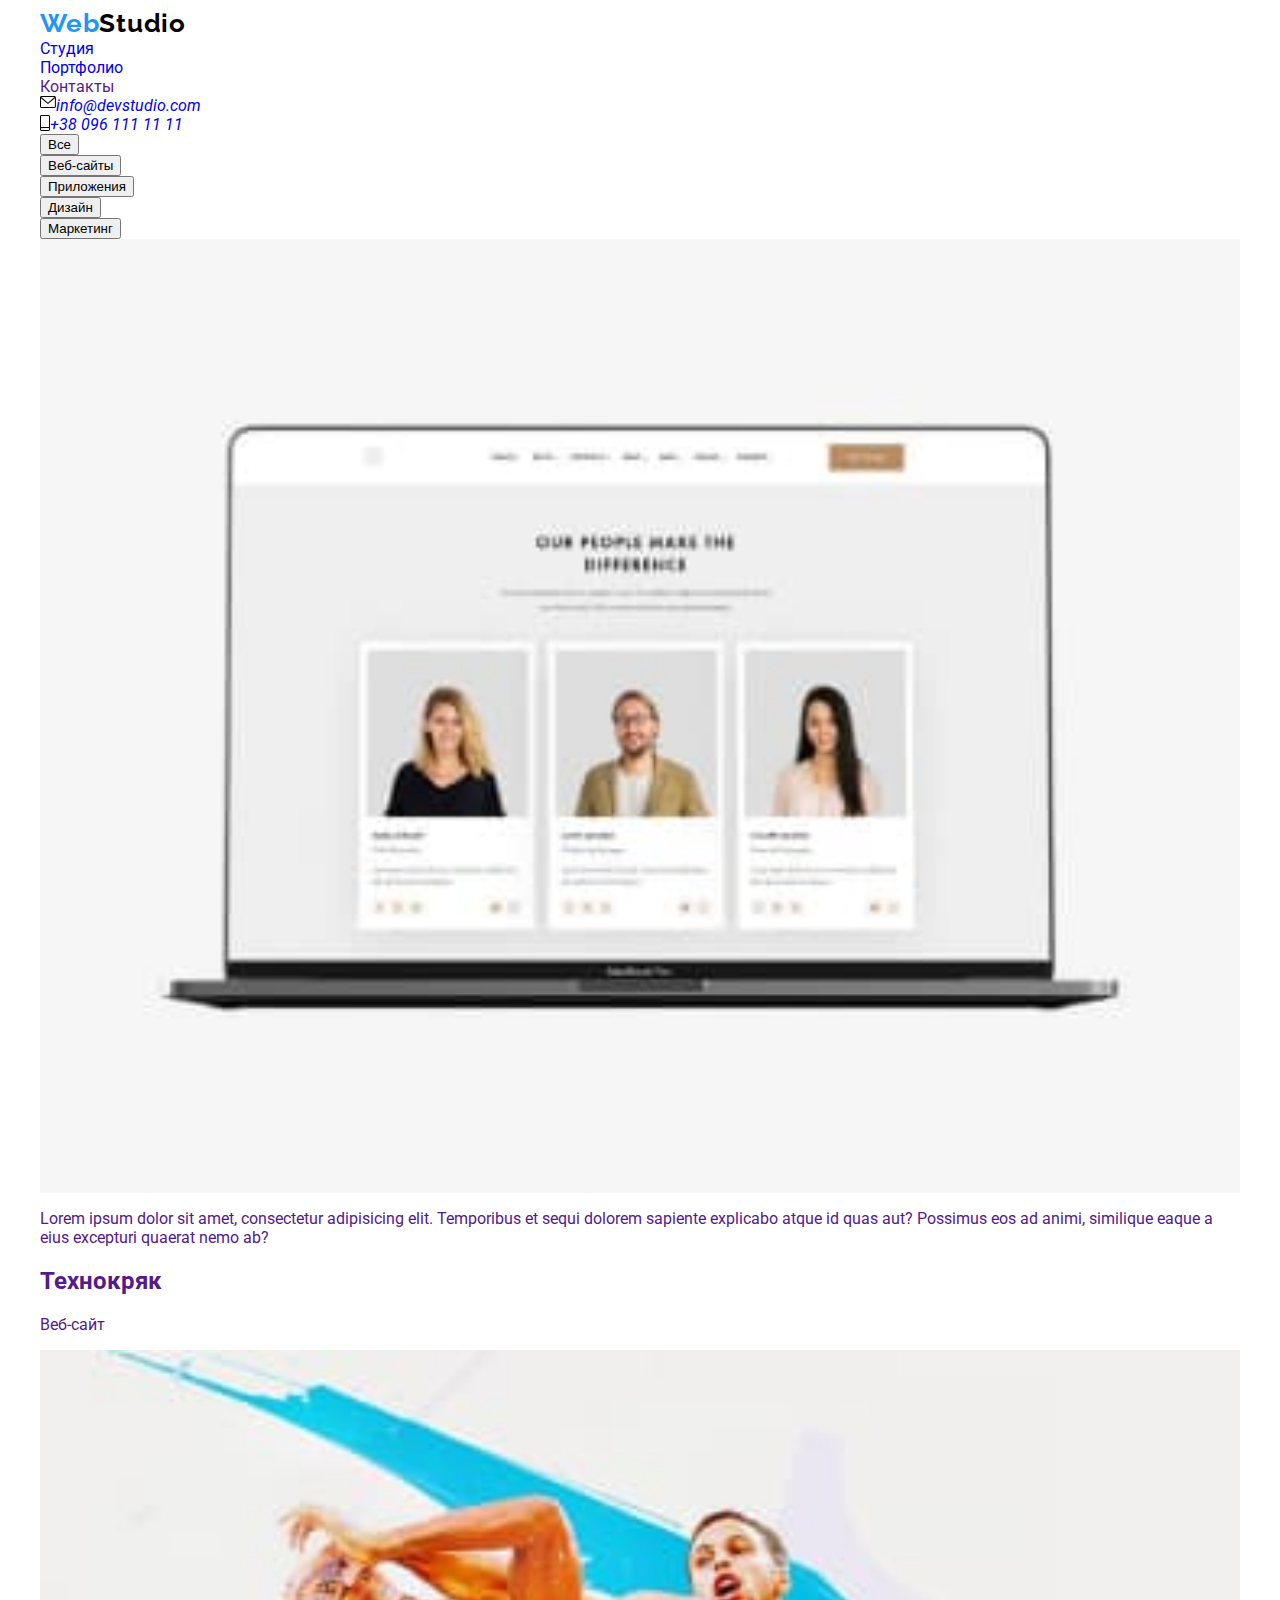
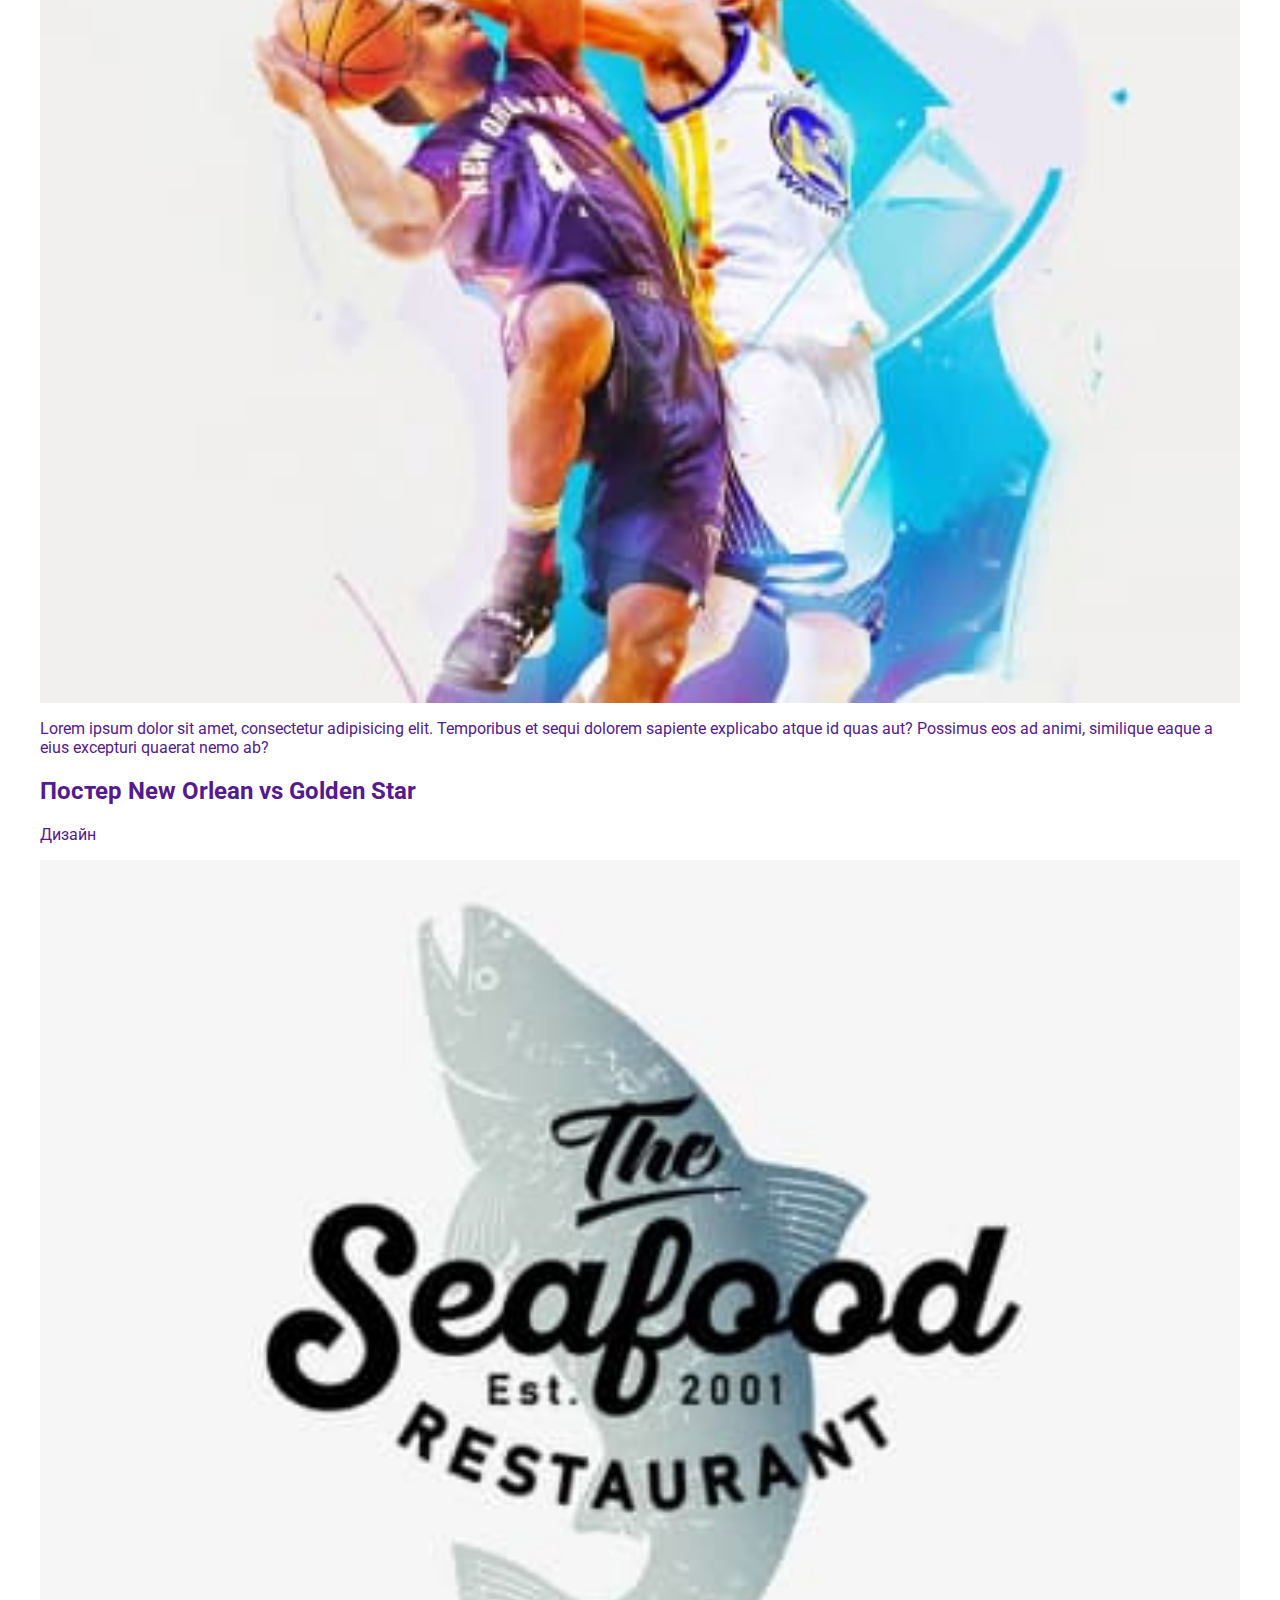
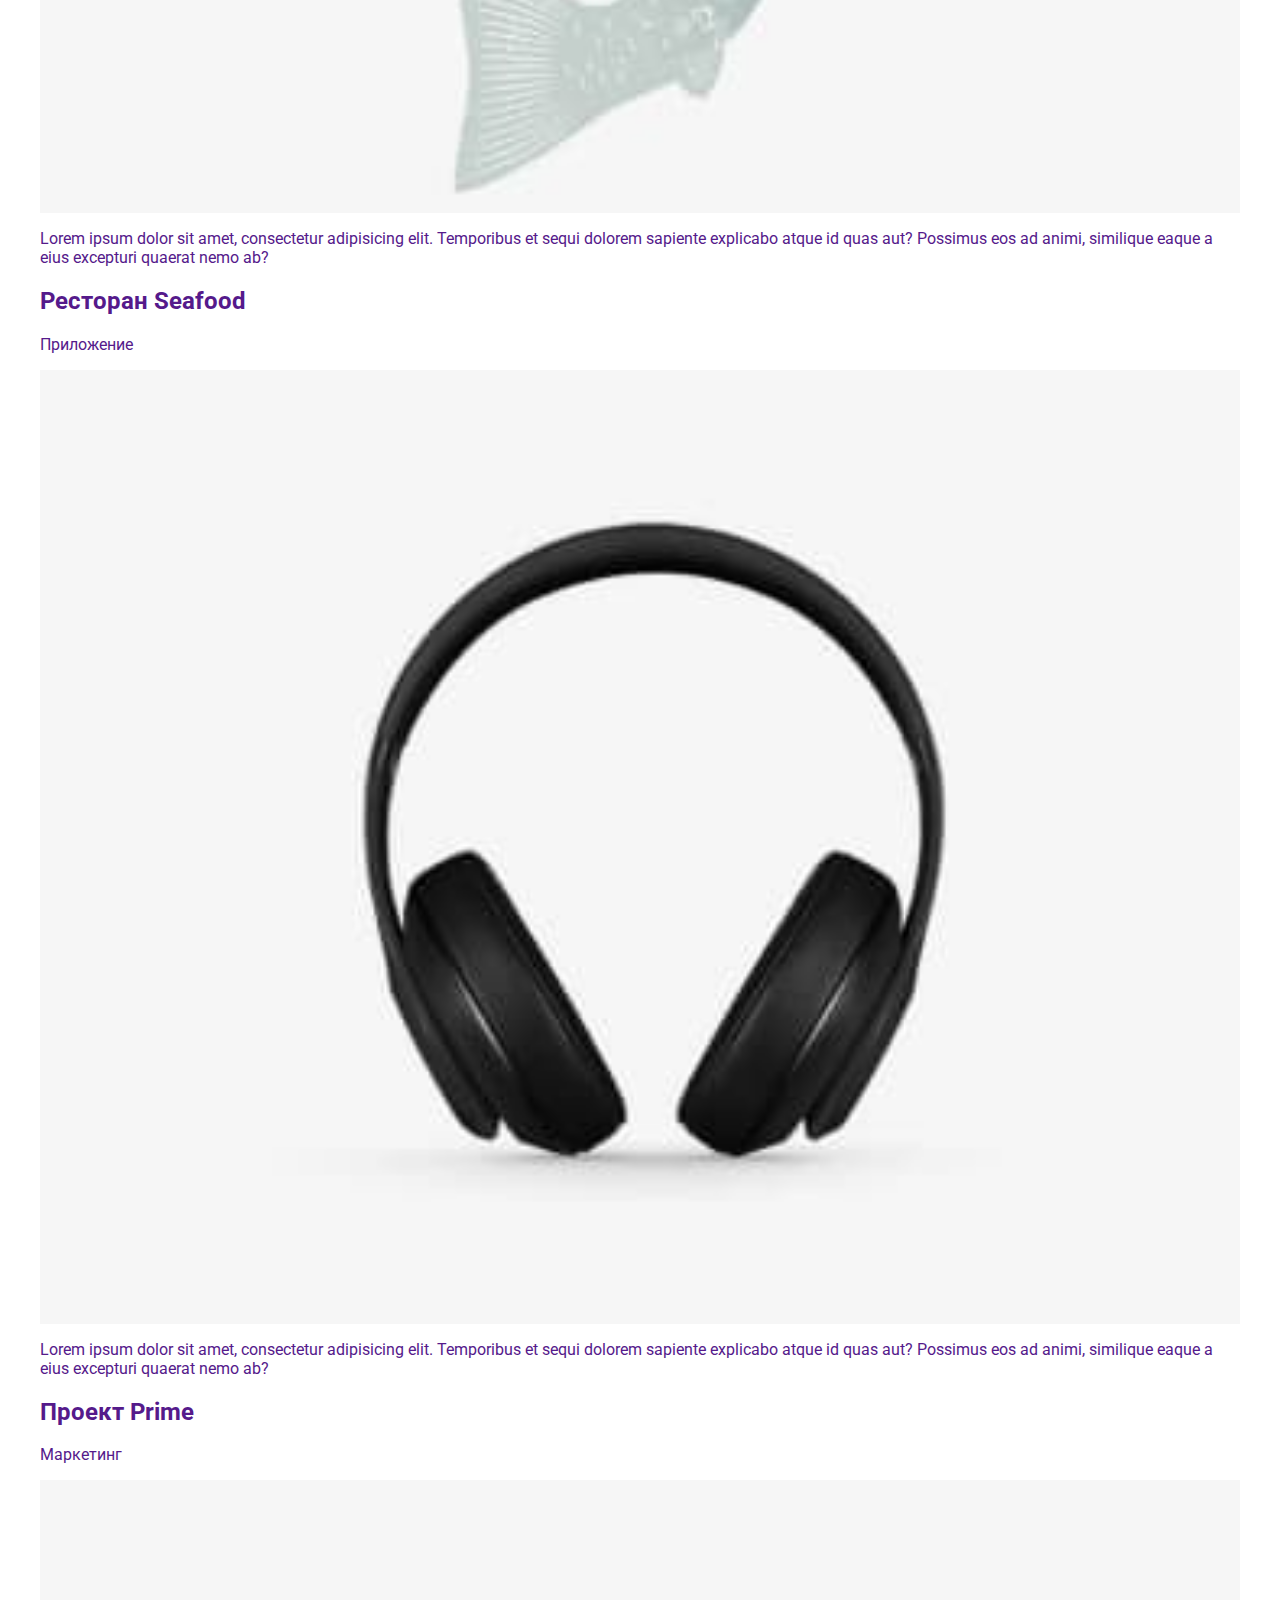
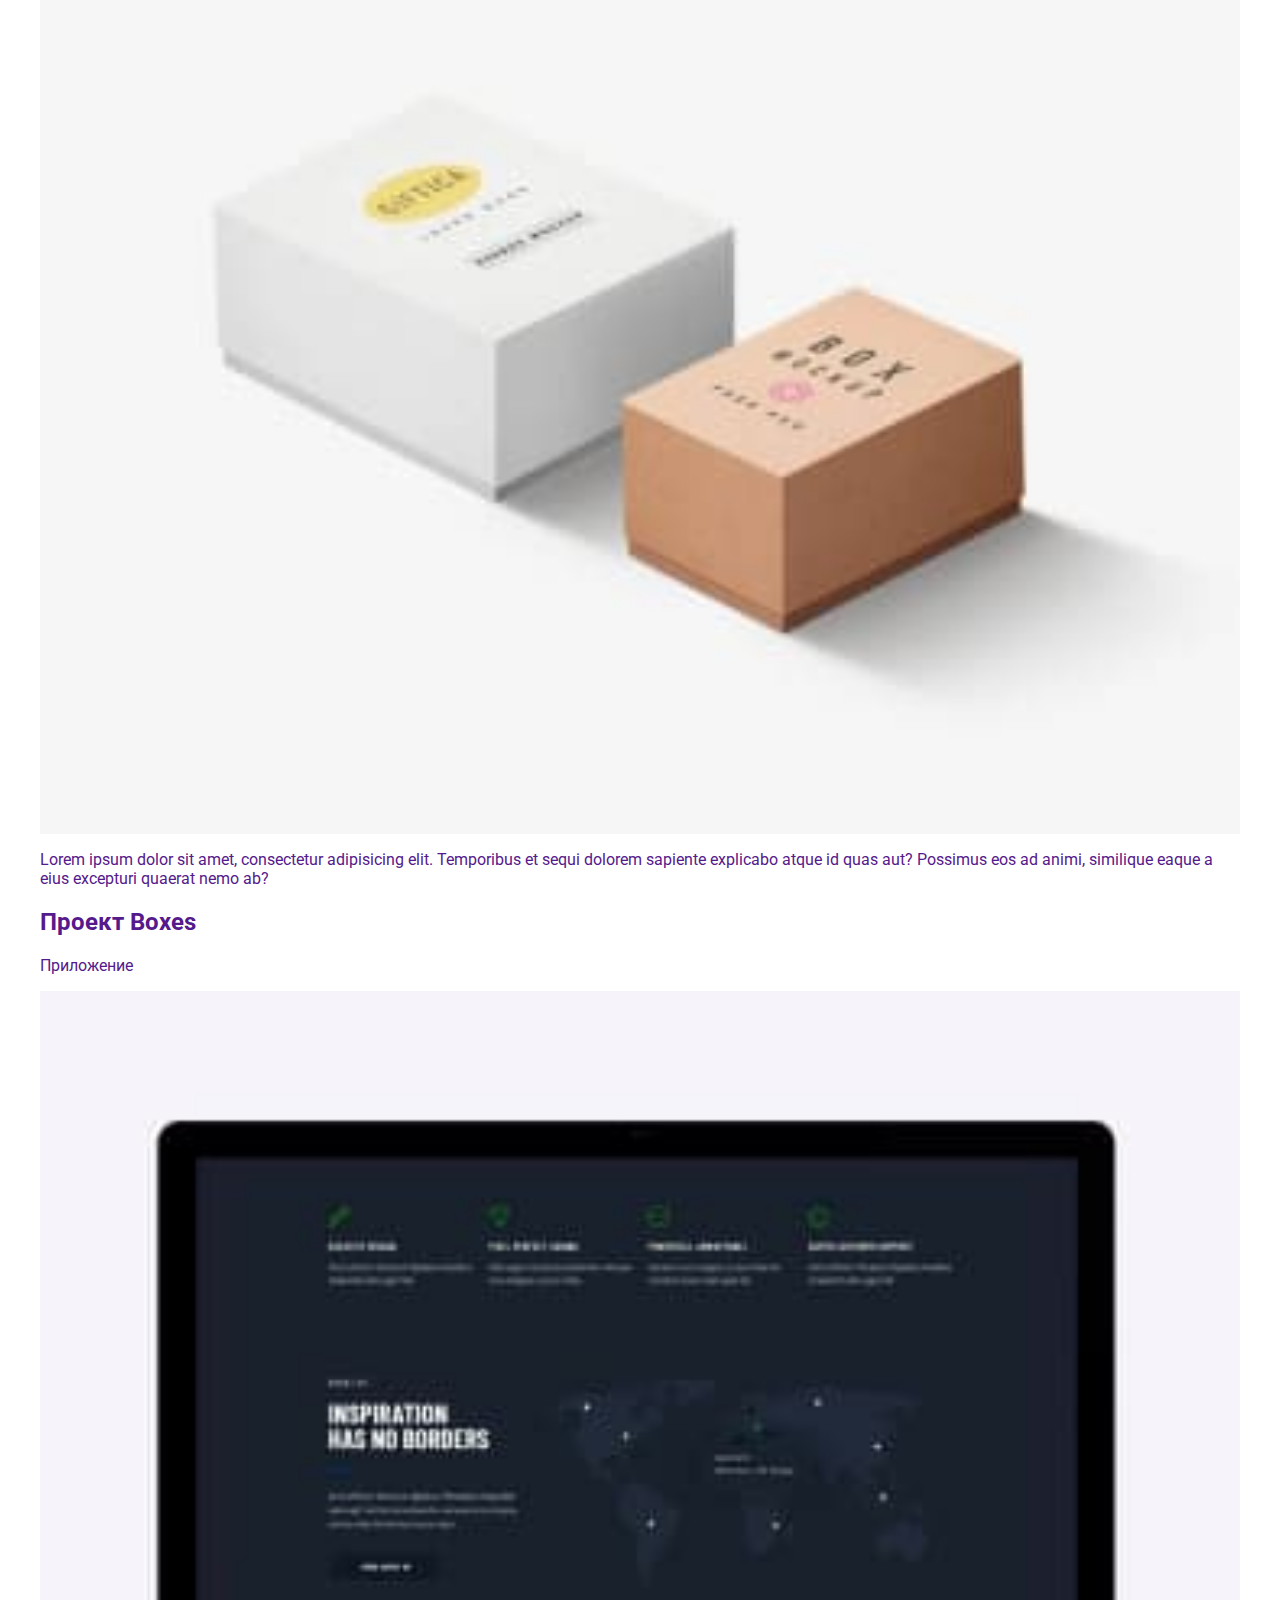
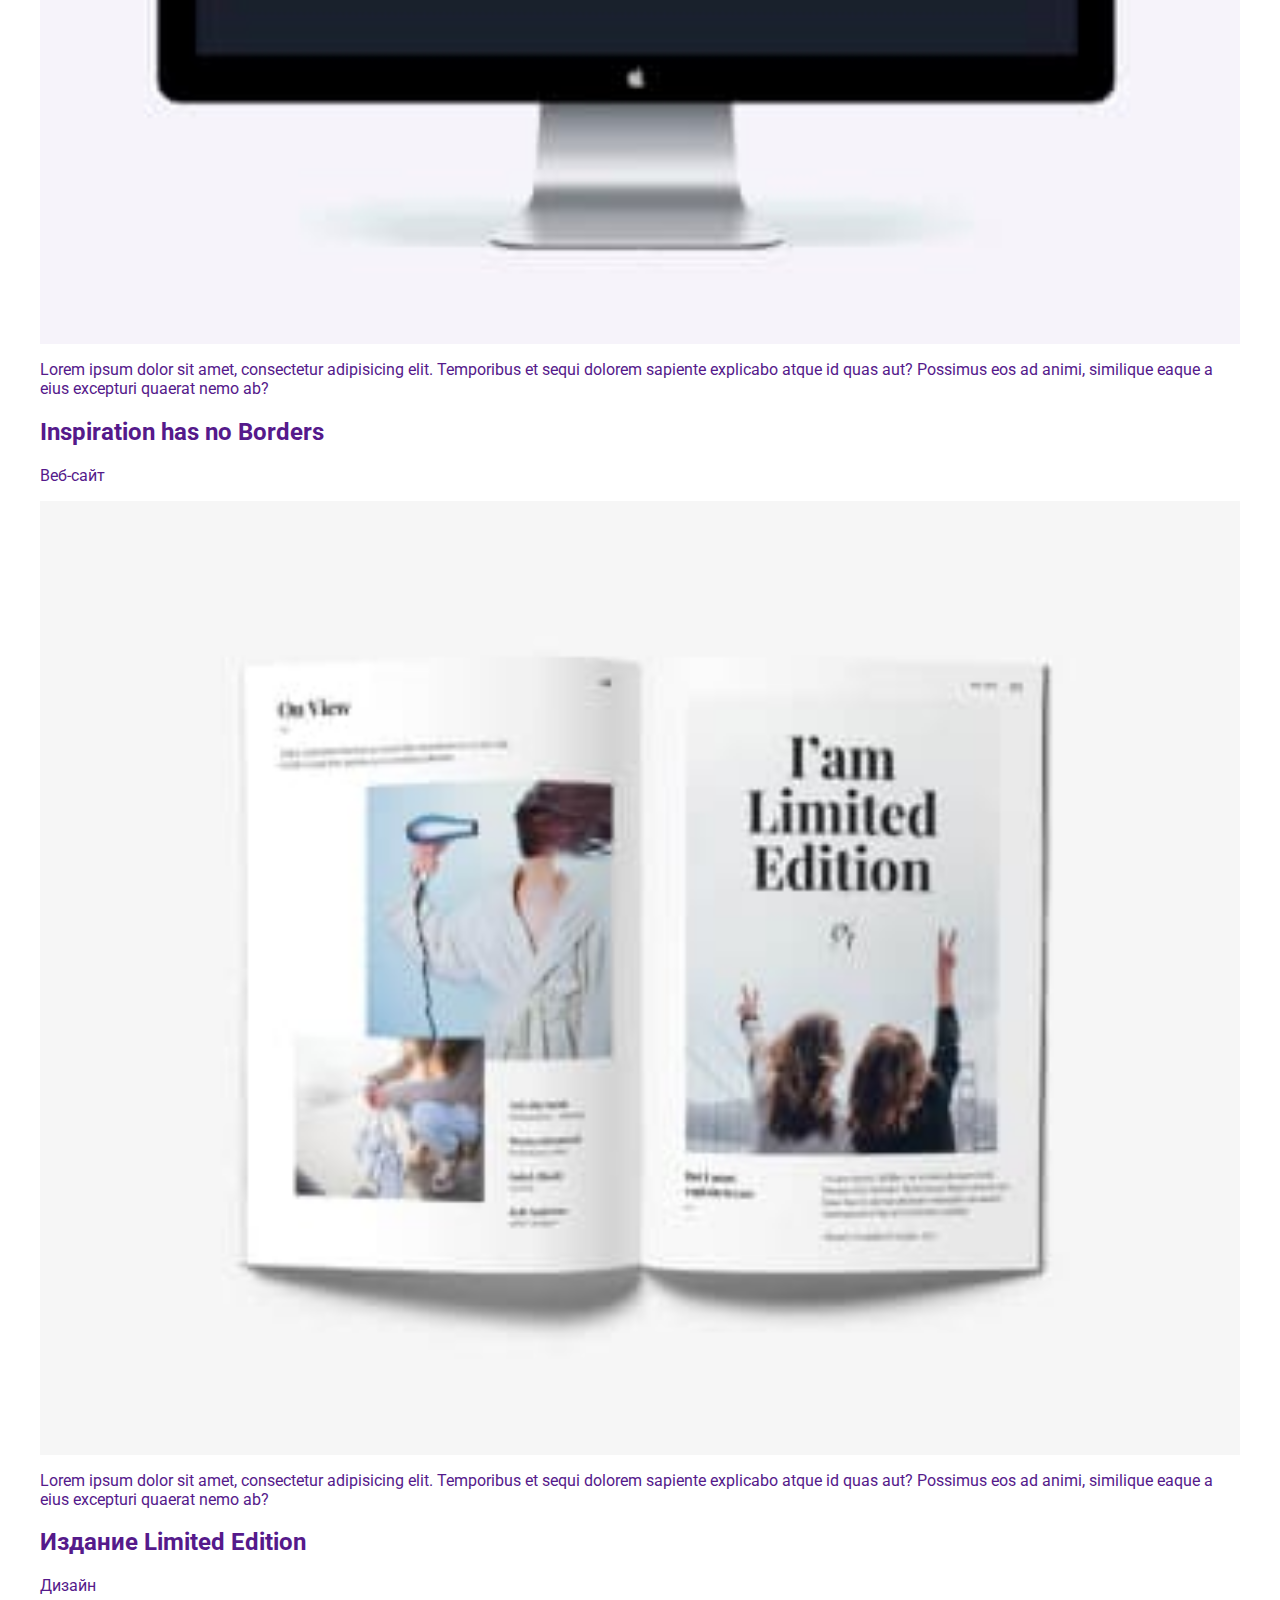
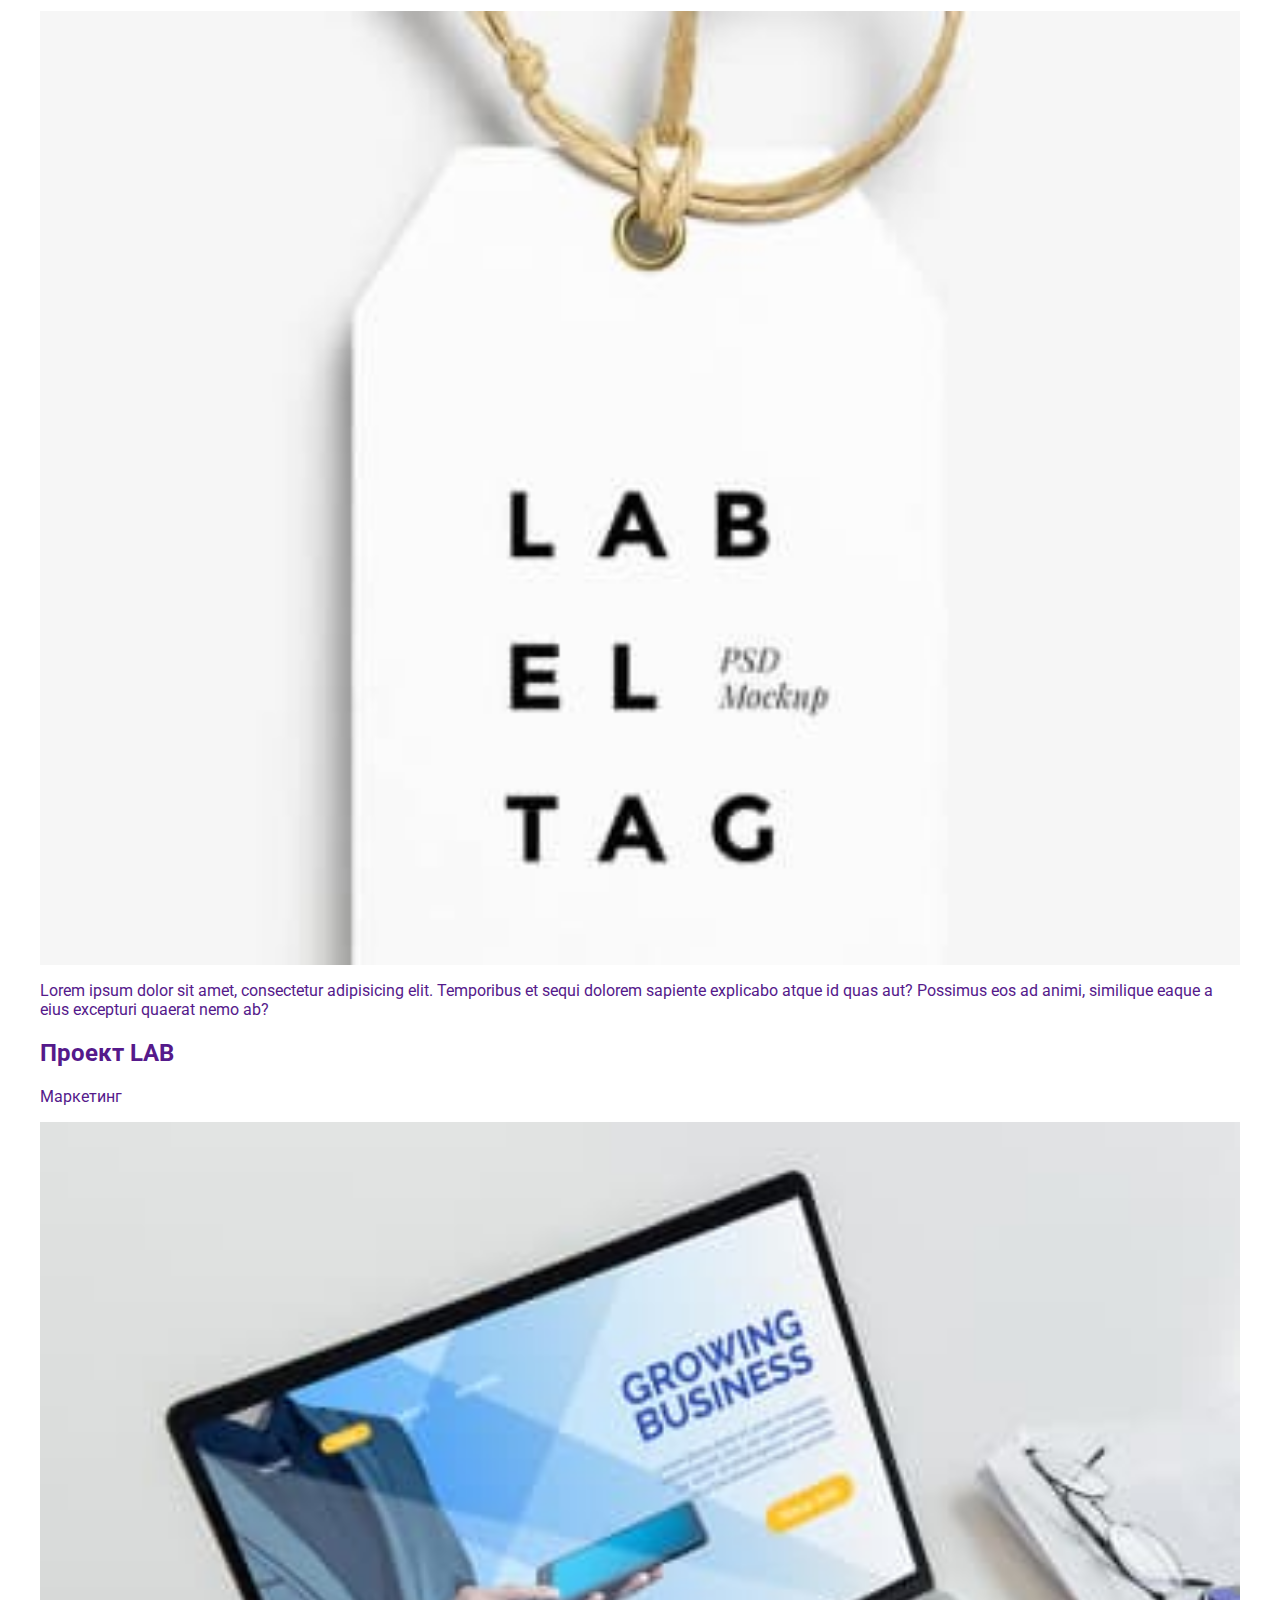
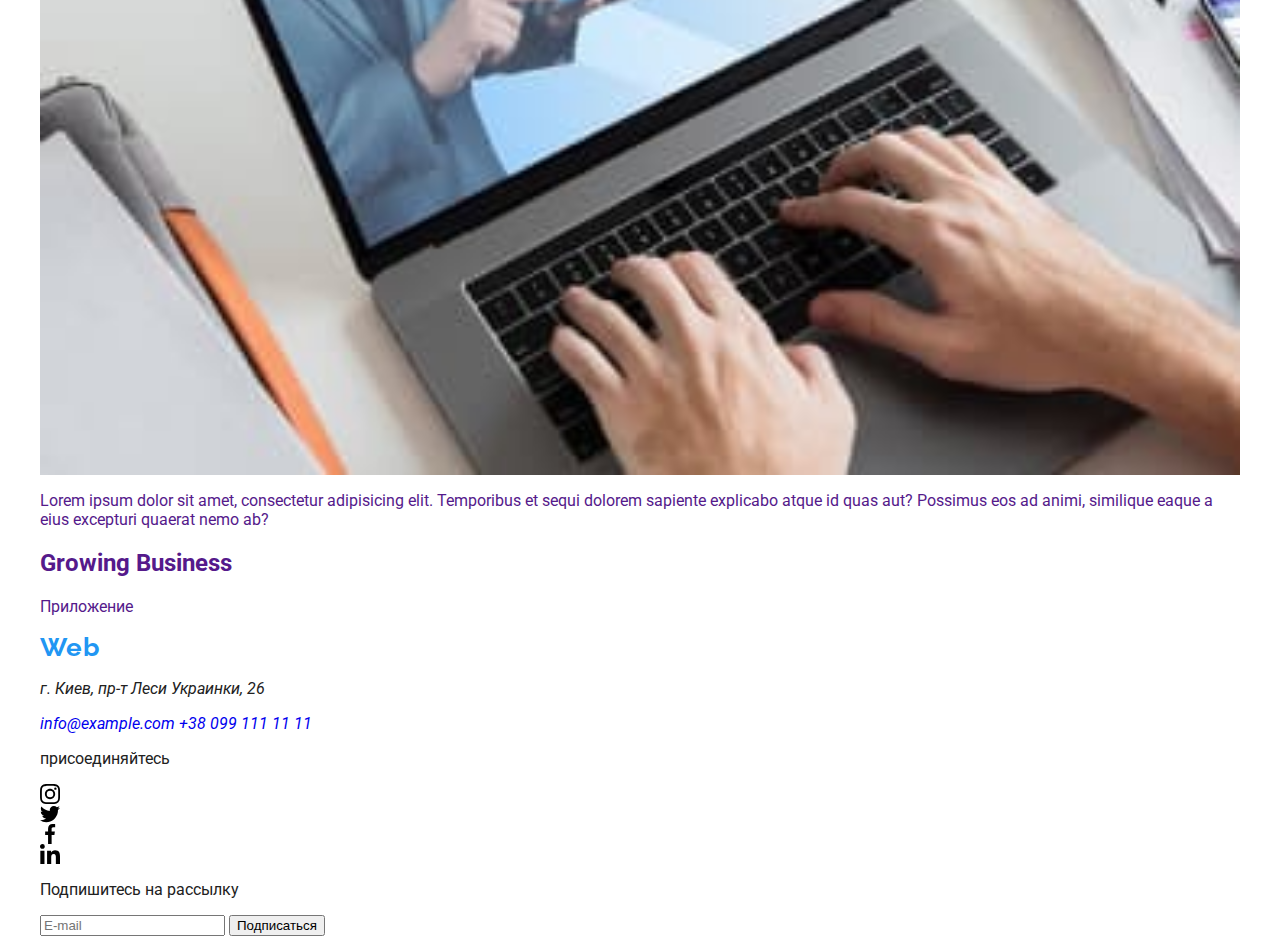
==== portfolio.html @ 5c8018ca "new repo" ====
<!DOCTYPE html>
<html lang="en">
<head>
    <meta charset="UTF-8">
    <meta name="viewport" content="width=device-width, initial-scale=1.0">
    <link rel="preconnect" href="https://fonts.gstatic.com">
    <link href="https://fonts.googleapis.com/css2?family=Raleway:wght@700&family=Roboto:wght@400;500;700;900&display=swap" rel="stylesheet">
    <link rel="stylesheet" href="https://cdnjs.cloudflare.com/ajax/libs/modern-normalize/1.0.0/modern-normalize.min.css" integrity="sha512-ISS7cAi1PEhQ8jnbJpJZMd29NlhNj4AWYyLOSp2CE/CsHxTCu+r+t0D2yoJudVrd0/8fTVPUVDzY5Tvli75u/g==" crossorigin="anonymous" />
    <link rel="stylesheet" href="./css/main.min.css">
    <title>Document</title>
</head>
<body>
    <header class="header-portfolio">
        <div class="container main-nav">
            <nav class="site-nav">
                <a href="" class="logo">Web<span>Studio</span></a>
                <ul class="site-nav-list">
                    <li class="site-nav-item">
                        <a href="./index.html" class="link">Студия</a>
                    </li>
                    <li class="site-nav-item">
                        <a href="./portfolio.html" class="link current">Портфолио</a>
                    </li>
                    <li class="site-nav-item">
                        <a href="" class="link">Контакты</a>
                    </li>
                </ul>
            </nav>
            <address class="address-header">
                <ul class="address-list">
                    <li class="item">
                        <a href="mailto:info@devstudio.com" class="link">
                            <svg class="icon-envelope" width="16" height="12">
                                <use href="./images/symbol-defs.svg#icon-envelope-hover"></use>
                            </svg>
                            info@devstudio.com
                        </a>
                    </li>
                    <li class="item">
                        <a href="tel:+380961111111" class="link">
                            <svg class="icon-smartphone" width="10" height="16">
                                <use href="./images/symbol-defs.svg#icon-smartphone"></use>
                            </svg>
                            +38 096 111 11 11
                        </a>
                    </li>
                </ul>
            </address>
        </div>
    </header>
    <main>
        <section class="portfolio">
            <h1 class="visually-hidden">Наши проекты</h1>   
            <ul class="button-list container">
                <li class="button-item">
                    <button type="button" class="link-button">Все</button>
                </li>
                <li class="button-item">
                    <button type="button" class="link-button">Веб-сайты</button>
                </li>
                <li class="button-item">
                    <button type="button" class="link-button">Приложения</button>
                </li>
                <li class="button-item">
                    <button type="button" class="link-button">Дизайн</button>
                </li>
                <li class="button-item">
                    <button type="button" class="link-button">Маркетинг</button>
                </li>
            </ul>
            <ul class="projects-list container">
                <li class="project-element">
                    <a href="" class="project-link">
                        <div class="project thumb">
                            <img src="./images/portfolioimg/img.jpg" alt="технокряк" width="370">
                            <div class="project-overlay">
                                <p>Lorem ipsum dolor sit amet, consectetur adipisicing elit. Temporibus et sequi dolorem sapiente explicabo atque id quas aut? Possimus eos ad animi, similique eaque a eius excepturi quaerat nemo ab?</p>
                            </div>
                        </div>
                        <div class="project-item">
                            <h2 class="project-title">Технокряк</h2>
                            <p class="project-type">Веб-сайт</p>
                        </div>
                    </a>
                </li>
                <li class="project-element">
                    <a href="" class="project-link">
                        <div class="project thumb">
                            <img src="./images/portfolioimg/poster.jpg" alt="постер" width="370">
                            <div class="project-overlay">
                                <p>Lorem ipsum dolor sit amet, consectetur adipisicing elit. Temporibus et sequi dolorem sapiente explicabo atque id quas aut? Possimus eos ad animi, similique eaque a eius excepturi quaerat nemo ab?</p>
                            </div>
                        </div>
                        <div class="project-item">
                            <h2 class="project-title">Постер New Orlean vs Golden Star</h2>
                            <p class="project-type">Дизайн</p>
                        </div>
                    </a>
                </li>
                <li class="project-element">
                    <a href="" class="project-link">
                        <div class="project thumb">
                            <img src="./images/portfolioimg/restoran.jpg" alt="ресторан" width="370">
                            <div class="project-overlay">
                                <p>Lorem ipsum dolor sit amet, consectetur adipisicing elit. Temporibus et sequi dolorem sapiente explicabo atque id quas aut? Possimus eos ad animi, similique eaque a eius excepturi quaerat nemo ab?</p>
                            </div>
                        </div>
                        <div class="project-item">
                            <h2 class="project-title">Ресторан Seafood</h2>
                            <p class="project-type">Приложение</p>
                        </div>
                    </a>
                </li>
                <li class="project-element">
                    <a href="" class="project-link">
                        <div class="project thumb">
                            <img src="./images/portfolioimg/prime.jpg" alt="проект прайм" width="370">
                            <div class="project-overlay">
                                <p>Lorem ipsum dolor sit amet, consectetur adipisicing elit. Temporibus et sequi dolorem sapiente explicabo atque id quas aut? Possimus eos ad animi, similique eaque a eius excepturi quaerat nemo ab?</p>
                            </div>
                        </div>
                        <div class="project-item">
                            <h2 class="project-title">Проект Prime</h2>
                            <p class="project-type">Маркетинг</p>
                        </div>
                    </a>
                </li>
                <li class="project-element">
                    <a href="" class="project-link">
                        <div class="project thumb">
                            <img src="./images/portfolioimg/boxes.jpg" alt="проект боксы" width="370">
                            <div class="project-overlay">
                                <p>Lorem ipsum dolor sit amet, consectetur adipisicing elit. Temporibus et sequi dolorem sapiente explicabo atque id quas aut? Possimus eos ad animi, similique eaque a eius excepturi quaerat nemo ab?</p>
                            </div>
                        </div>
                        <div class="project-item">
                            <h2 class="project-title">Проект Boxes</h2>
                            <p class="project-type">Приложение</p>
                        </div>
                    </a>
                </li>
                <li class="project-element">
                    <a href="" class="project-link">
                        <div class="project thumb">
                            <img src="./images/portfolioimg/insp.jpg" alt="фото" width="370">
                            <div class="project-overlay">
                                <p>Lorem ipsum dolor sit amet, consectetur adipisicing elit. Temporibus et sequi dolorem sapiente explicabo atque id quas aut? Possimus eos ad animi, similique eaque a eius excepturi quaerat nemo ab?</p>
                            </div>
                        </div>
                        <div class="project-item">
                            <h2 class="project-title">Inspiration has no Borders</h2>
                            <p class="project-type">Веб-сайт</p>
                        </div>
                    </a>
                </li>
                <li class="project-element">
                    <a href="" class="project-link">
                        <div class="project thumb">
                            <img src="./images/portfolioimg/edition.jpg" alt="издание" width="370">
                            <div class="project-overlay">
                                <p>Lorem ipsum dolor sit amet, consectetur adipisicing elit. Temporibus et sequi dolorem sapiente explicabo atque id quas aut? Possimus eos ad animi, similique eaque a eius excepturi quaerat nemo ab?</p>
                            </div>
                        </div>
                        <div class="project-item">
                            <h2 class="project-title">Издание Limited Edition</h2>
                            <p class="project-type">Дизайн</p>
                        </div>
                    </a>
                </li>
                <li class="project-element">
                    <a href="" class="project-link">
                        <div class="project thumb">
                            <img src="./images/portfolioimg/proekt.jpg" alt="лаб" width="370">
                            <div class="project-overlay">
                                <p>Lorem ipsum dolor sit amet, consectetur adipisicing elit. Temporibus et sequi dolorem sapiente explicabo atque id quas aut? Possimus eos ad animi, similique eaque a eius excepturi quaerat nemo ab?</p>
                            </div>
                        </div>
                        <div class="project-item">
                            <h2 class="project-title">Проект LAB</h2>
                            <p class="project-type">Маркетинг</p>
                        </div>
                    </a>
                </li>
                <li class="project-element">
                    <a href="" class="project-link">
                        <div class="project thumb">
                            <img src="./images/portfolioimg/growing.jpg" alt="бизнес" width="370">
                            <div class="project-overlay">
                                <p>Lorem ipsum dolor sit amet, consectetur adipisicing elit. Temporibus et sequi dolorem sapiente explicabo atque id quas aut? Possimus eos ad animi, similique eaque a eius excepturi quaerat nemo ab?</p>
                            </div>
                        </div>
                        <div class="project-item">
                            <h2 class="project-title">Growing Business</h2>
                            <p class="project-type">Приложение</p>
                        </div>
                    </a>
                </li>
            </ul>
        </section>
    </main>
    <footer class="footer">
        <div class="container">
            <div class="footer-adrs">
                <a href="./index.html" class="logo">Web<span>Studio</span></a>
                <address class="adrs-list">
                    <p class="adrs-item">г. Киев, пр-т Леси Украинки, 26</p>
                    <a href="mailto:info@example.com" class="adrs-link adrs-item">info@example.com</a>
                    <a href="tel:+380991111111" class="adrs-link adrs-item">+38 099 111 11 11</a>
                </address>
            </div>
            <div class="footer-links">
                <p>присоединяйтесь</p>
                <ul class="footer-list">
                    <li class="footer-item">
                        <a href="" class="link">
                            <svg class="footer-icon" width="20" height="20">
                                <use href="./images/symbol-defs.svg#icon-instagram-2"></use>
                            </svg>
                        </a>
                    </li>
                    <li class="footer-item">
                        <a href="" class="link">
                            <svg class="footer-icon" width="20" height="20">
                                <use href="./images/symbol-defs.svg#icon-twitter-1"></use>
                            </svg>
                        </a>
                    </li>
                    <li class="footer-item">
                        <a href="" class="link">
                            <svg class="footer-icon" width="20" height="20">
                                <use href="./images/symbol-defs.svg#icon-facebook-1"></use>
                            </svg>
                        </a>
                    </li>
                    <li class="footer-item">
                        <a href="" class="link">
                            <svg class="footer-icon" width="20" height="20">
                                <use href="./images/symbol-defs.svg#icon-linkedin-1"></use>
                            </svg>
                        </a>
                    </li>
                </ul>
            </div>
            <div class="footer-form">
                <p>Подпишитесь на рассылку</p>
                <form action="#">
                    <input class="footer-input" type="email" name="mail" placeholder="E-mail">
                    <button type="submit" class="form-button">Подписаться</button>
                </form>
            </div>
        </div>
    </footer>
    
</body>
</html>
---- css/main.min.css ----
.features,.team{padding-top:60px;padding-bottom:60px}.team-title{margin-top:0;margin-bottom:28px;font-weight:700;font-size:36px;line-height:1.17;text-align:center;letter-spacing:0.03em}.hero-link{border:none;border-radius:4px;color:#fff;background:#2196F3;-webkit-box-shadow:0px 4px 4px rgba(0,0,0,0.15);box-shadow:0px 4px 4px rgba(0,0,0,0.15);font-weight:700;font-size:16px;line-height:1.9;letter-spacing:0.06em;cursor:pointer}body{background:#fff;color:#212121;font-family:"Roboto",sans-serif}a{text-decoration:none}ul{margin:0;padding:0;list-style:none}img{display:block;min-width:100%;height:auto}.link{display:-webkit-box;display:-ms-flexbox;display:flex}.container{margin-left:auto;margin-right:auto;padding-left:15px;padding-right:15px}@media screen and (min-width: 480px){.container{width:480px}}@media screen and (min-width: 768px){.container{width:768px}}@media screen and (min-width: 1200px){.container{width:1200px}}.visually-hidden{position:absolute;width:1px;height:1px;margin:-1px;border:0;padding:0;clip:rect(0 0 0 0);overflow:hidden}.logo{color:#2196F3;font-family:"Raleway",sans-serif;font-weight:700;font-size:26px;line-height:1.2;letter-spacing:0.03em}.logo span{color:#000}.footer span{color:#fff}.page-hero{margin:0 auto;padding-top:118px;padding-bottom:118px;background:#000;background-repeat:no-repeat;background-size:cover;text-align:center}.hero-title{font-weight:900;font-size:26px;line-height:1.6;letter-spacing:.06em;margin:0;color:#fff;text-transform:uppercase}.hero-link{display:inline-block;margin-top:30px;padding:10px 32px;border:none;-webkit-transition:background 250ms cubic-bezier(0.4, 0, 0.2, 1);transition:background 250ms cubic-bezier(0.4, 0, 0.2, 1)}.hero-link:hover{background:#188CE8}.features-item:not(:last-child){margin-bottom:30px}.features-icon{display:-webkit-box;display:-ms-flexbox;display:flex;-webkit-box-pack:center;-ms-flex-pack:center;justify-content:center;-webkit-box-align:center;-ms-flex-align:center;align-items:center;height:120px;margin-bottom:30px;background:#F5F4FA}.features-item h3{font-weight:700;font-size:14px;line-height:1.14;letter-spacing:.03em;margin-top:0;margin-bottom:10px;text-transform:uppercase;text-align:center}.features-item p{font-weight:400;font-size:14px;line-height:1.7;letter-spacing:.03em;margin-top:0;margin-bottom:0;color:#757575}.works{display:none}.team{background:#F5F4FA}.team-item{background:#fff;-webkit-box-shadow:0px 1px 3px rgba(0,0,0,0.12),0px 1px 1px rgba(0,0,0,0.14),0px 2px 1px rgba(0,0,0,0.2);box-shadow:0px 1px 3px rgba(0,0,0,0.12),0px 1px 1px rgba(0,0,0,0.14),0px 2px 1px rgba(0,0,0,0.2);border-radius:0px 0px 4px 4px}.team-item:not(:last-child){margin-bottom:30px}.team-name{text-align:center;padding-top:30px;padding-bottom:24px}.team-name h3{font-weight:500;font-size:16px;line-height:1.2;letter-spacing:.03em;margin-top:0;margin-bottom:10px}.team-name p{font-weight:400;font-size:16px;line-height:1.2;letter-spacing:.03em;margin-top:0px;margin-bottom:16px;color:#757575}.social-list{display:-webkit-box;display:-ms-flexbox;display:flex;-webkit-box-pack:center;-ms-flex-pack:center;justify-content:center}.social-item:not(:last-child){margin-right:10px}.social-item .link{-webkit-box-pack:center;-ms-flex-pack:center;justify-content:center;-webkit-box-align:center;-ms-flex-align:center;align-items:center;width:44px;height:44px;background:#fff;border-radius:50%;color:#AFB1B8;-webkit-transition:color 250ms cubic-bezier(0.4, 0, 0.2, 1),background 250ms cubic-bezier(0.4, 0, 0.2, 1);transition:color 250ms cubic-bezier(0.4, 0, 0.2, 1),background 250ms cubic-bezier(0.4, 0, 0.2, 1)}.social-item .link:hover,.social-item .link:focus{background:#2196F3;color:#fff}.social-icon{fill:currentColor}
/*# sourceMappingURL=main.min.css.map */
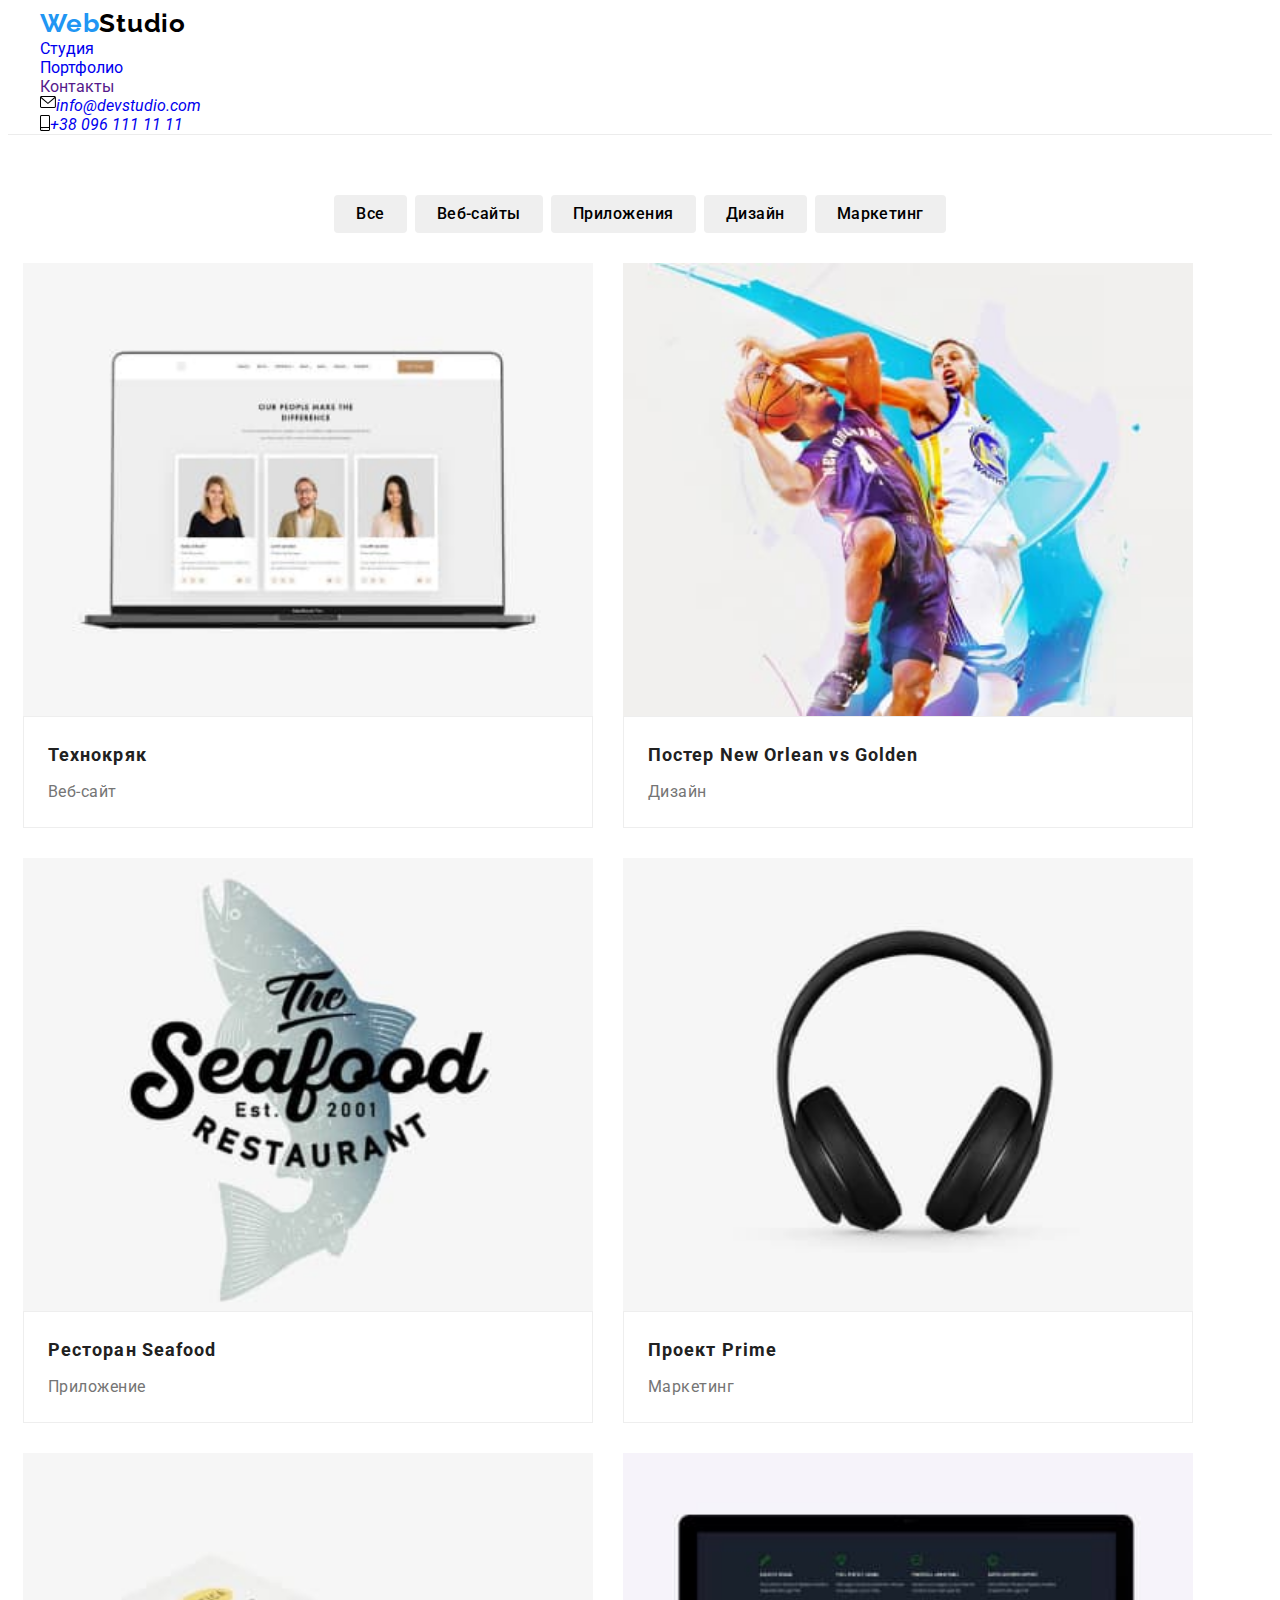
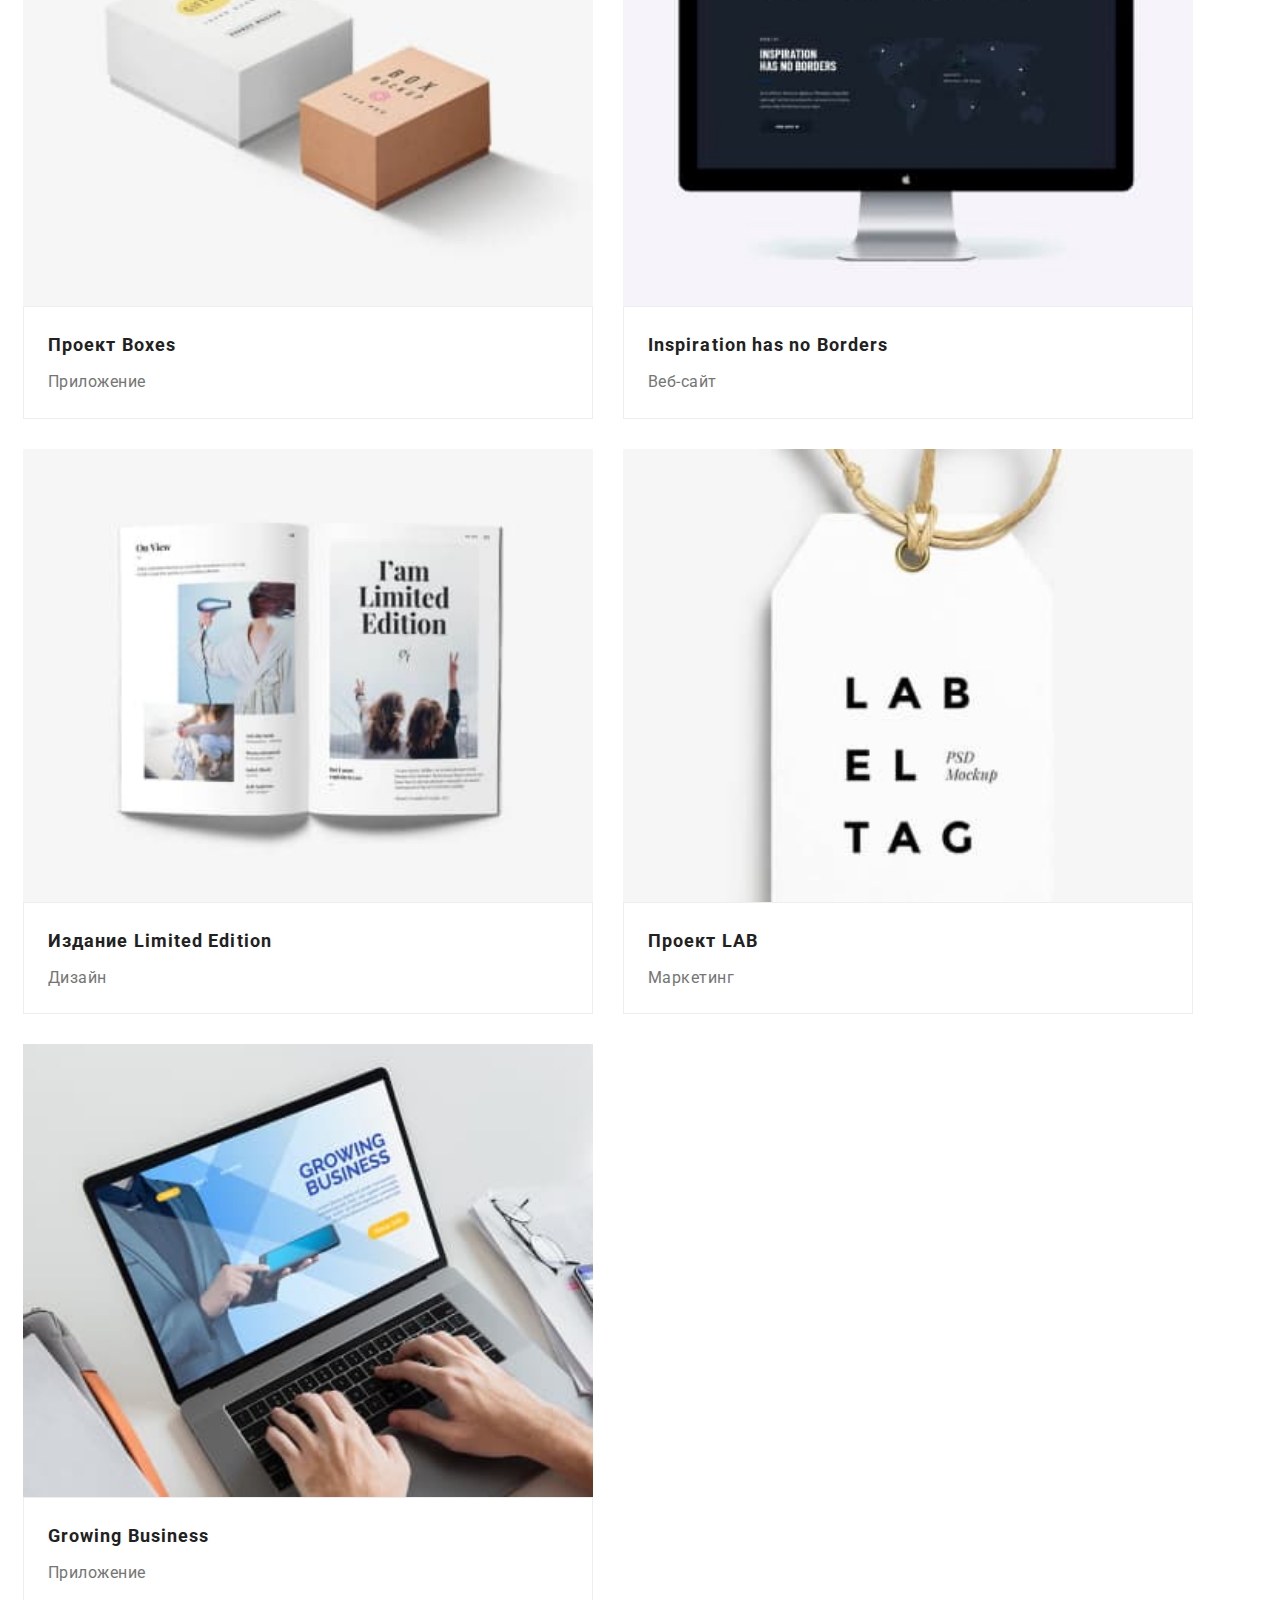
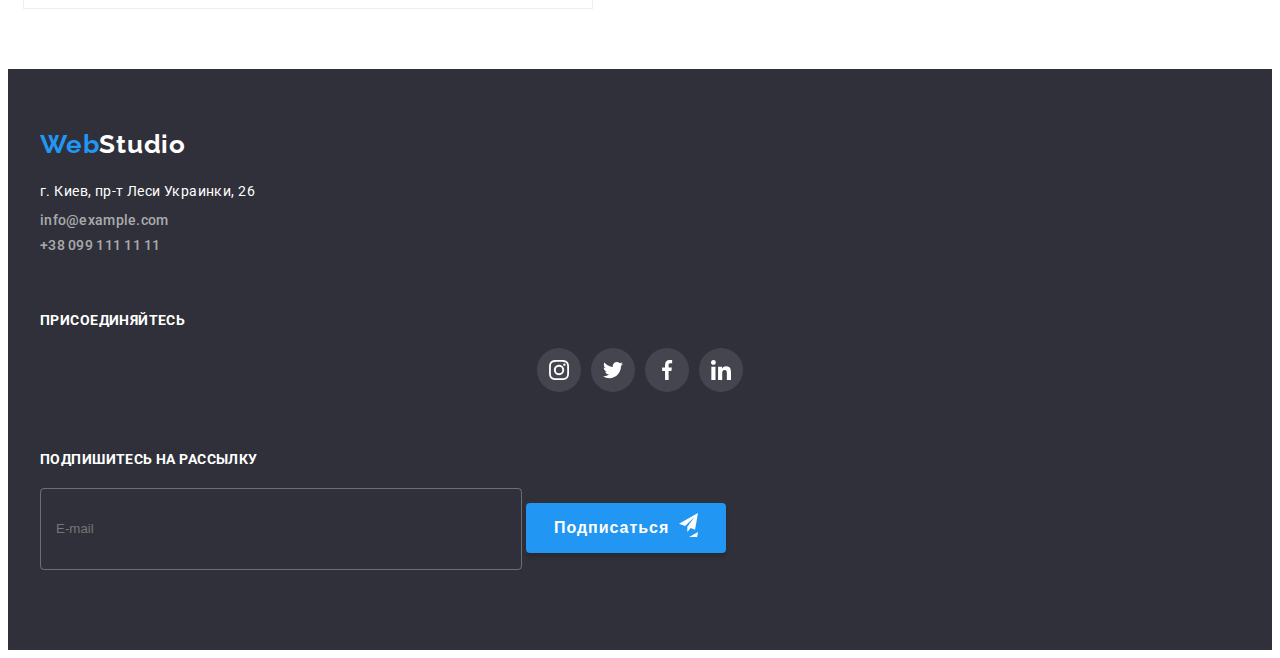
==== commit 1f13a415: "added desktop" ====
--- a/portfolio.html
+++ b/portfolio.html
@@ -92,7 +92,7 @@
                             </div>
                         </div>
                         <div class="project-item">
-                            <h2 class="project-title">Постер New Orlean vs Golden Star</h2>
+                            <h2 class="project-title">Постер New Orlean vs Golden</h2>
                             <p class="project-type">Дизайн</p>
                         </div>
                     </a>
--- a/css/main.min.css
+++ b/css/main.min.css
@@ -1,2 +1,2 @@
-.features,.team{padding-top:60px;padding-bottom:60px}.team-title{margin-top:0;margin-bottom:28px;font-weight:700;font-size:36px;line-height:1.17;text-align:center;letter-spacing:0.03em}.hero-link{border:none;border-radius:4px;color:#fff;background:#2196F3;-webkit-box-shadow:0px 4px 4px rgba(0,0,0,0.15);box-shadow:0px 4px 4px rgba(0,0,0,0.15);font-weight:700;font-size:16px;line-height:1.9;letter-spacing:0.06em;cursor:pointer}body{background:#fff;color:#212121;font-family:"Roboto",sans-serif}a{text-decoration:none}ul{margin:0;padding:0;list-style:none}img{display:block;min-width:100%;height:auto}.link{display:-webkit-box;display:-ms-flexbox;display:flex}.container{margin-left:auto;margin-right:auto;padding-left:15px;padding-right:15px}@media screen and (min-width: 480px){.container{width:480px}}@media screen and (min-width: 768px){.container{width:768px}}@media screen and (min-width: 1200px){.container{width:1200px}}.visually-hidden{position:absolute;width:1px;height:1px;margin:-1px;border:0;padding:0;clip:rect(0 0 0 0);overflow:hidden}.logo{color:#2196F3;font-family:"Raleway",sans-serif;font-weight:700;font-size:26px;line-height:1.2;letter-spacing:0.03em}.logo span{color:#000}.footer span{color:#fff}.page-hero{margin:0 auto;padding-top:118px;padding-bottom:118px;background:#000;background-repeat:no-repeat;background-size:cover;text-align:center}.hero-title{font-weight:900;font-size:26px;line-height:1.6;letter-spacing:.06em;margin:0;color:#fff;text-transform:uppercase}.hero-link{display:inline-block;margin-top:30px;padding:10px 32px;border:none;-webkit-transition:background 250ms cubic-bezier(0.4, 0, 0.2, 1);transition:background 250ms cubic-bezier(0.4, 0, 0.2, 1)}.hero-link:hover{background:#188CE8}.features-item:not(:last-child){margin-bottom:30px}.features-icon{display:-webkit-box;display:-ms-flexbox;display:flex;-webkit-box-pack:center;-ms-flex-pack:center;justify-content:center;-webkit-box-align:center;-ms-flex-align:center;align-items:center;height:120px;margin-bottom:30px;background:#F5F4FA}.features-item h3{font-weight:700;font-size:14px;line-height:1.14;letter-spacing:.03em;margin-top:0;margin-bottom:10px;text-transform:uppercase;text-align:center}.features-item p{font-weight:400;font-size:14px;line-height:1.7;letter-spacing:.03em;margin-top:0;margin-bottom:0;color:#757575}.works{display:none}.team{background:#F5F4FA}.team-item{background:#fff;-webkit-box-shadow:0px 1px 3px rgba(0,0,0,0.12),0px 1px 1px rgba(0,0,0,0.14),0px 2px 1px rgba(0,0,0,0.2);box-shadow:0px 1px 3px rgba(0,0,0,0.12),0px 1px 1px rgba(0,0,0,0.14),0px 2px 1px rgba(0,0,0,0.2);border-radius:0px 0px 4px 4px}.team-item:not(:last-child){margin-bottom:30px}.team-name{text-align:center;padding-top:30px;padding-bottom:24px}.team-name h3{font-weight:500;font-size:16px;line-height:1.2;letter-spacing:.03em;margin-top:0;margin-bottom:10px}.team-name p{font-weight:400;font-size:16px;line-height:1.2;letter-spacing:.03em;margin-top:0px;margin-bottom:16px;color:#757575}.social-list{display:-webkit-box;display:-ms-flexbox;display:flex;-webkit-box-pack:center;-ms-flex-pack:center;justify-content:center}.social-item:not(:last-child){margin-right:10px}.social-item .link{-webkit-box-pack:center;-ms-flex-pack:center;justify-content:center;-webkit-box-align:center;-ms-flex-align:center;align-items:center;width:44px;height:44px;background:#fff;border-radius:50%;color:#AFB1B8;-webkit-transition:color 250ms cubic-bezier(0.4, 0, 0.2, 1),background 250ms cubic-bezier(0.4, 0, 0.2, 1);transition:color 250ms cubic-bezier(0.4, 0, 0.2, 1),background 250ms cubic-bezier(0.4, 0, 0.2, 1)}.social-item .link:hover,.social-item .link:focus{background:#2196F3;color:#fff}.social-icon{fill:currentColor}
+.features,.team,.clients,.portfolio,.footer{padding-top:60px;padding-bottom:60px}.works-title{margin-top:0;margin-bottom:50px;font-weight:700;font-size:36px;line-height:1.17;text-align:center;letter-spacing:0.03em}.team-title,.clients-title{margin-top:0;margin-bottom:30px;font-weight:700;font-size:28px;line-height:1.17;text-align:center;letter-spacing:0.03em}.hero-link,.btn-send,.form-button{border:none;border-radius:4px;color:#fff;background:#2196F3;-webkit-box-shadow:0px 4px 4px rgba(0,0,0,0.15);box-shadow:0px 4px 4px rgba(0,0,0,0.15);font-weight:700;font-size:16px;line-height:1.9;letter-spacing:0.06em;cursor:pointer}body{background:#fff;color:#212121;font-family:"Roboto",sans-serif}a{text-decoration:none}ul{margin:0;padding:0;list-style:none}img{display:block;min-width:100%;height:auto}.link{display:-webkit-box;display:-ms-flexbox;display:flex}.container{margin-left:auto;margin-right:auto;padding-left:15px;padding-right:15px}@media screen and (min-width: 480px){.container{width:480px}}@media screen and (min-width: 768px){.container{width:768px}}@media screen and (min-width: 1200px){.container{width:1200px}}.visually-hidden{position:absolute;width:1px;height:1px;margin:-1px;border:0;padding:0;clip:rect(0 0 0 0);overflow:hidden}.logo{color:#2196F3;font-family:"Raleway",sans-serif;font-weight:700;font-size:26px;line-height:1.2;letter-spacing:0.03em}.logo span{color:#000}.footer span{color:#fff}.page-hero{margin:0 auto;padding-top:118px;padding-bottom:118px;background:#000;background-image:-webkit-gradient(linear, left top, right top, from(rgba(47,48,58,0.4)), to(rgba(47,48,58,0.4))),url(../images/indeximg/hero_img.jpg);background-image:linear-gradient(to right, rgba(47,48,58,0.4), rgba(47,48,58,0.4)),url(../images/indeximg/hero_img.jpg);background-repeat:no-repeat;background-size:cover;text-align:center}@media screen and (min-width: 1200px){.page-hero{padding-top:200px;padding-bottom:200px}}.hero-title{font-weight:900;font-size:26px;line-height:1.6;letter-spacing:.06em;margin:0;color:#fff;text-transform:uppercase}.hero-link{display:inline-block;margin-top:30px;padding:10px 32px;border:none;-webkit-transition:background 250ms cubic-bezier(0.4, 0, 0.2, 1);transition:background 250ms cubic-bezier(0.4, 0, 0.2, 1)}.hero-link:hover{background:#188CE8}@media screen and (min-width: 768px){.features-list{display:-webkit-box;display:-ms-flexbox;display:flex;-ms-flex-wrap:wrap;flex-wrap:wrap;margin:-15px}.features-item{width:calc((100% - 2 * 30px) / 2);margin:15px}}@media screen and (max-width: 767px){.features-item:not(:last-child){margin-bottom:30px}}@media screen and (min-width: 1200px){.features{padding-top:94px;padding-bottom:94px}.features-item{width:270px}}.features-icon{display:-webkit-box;display:-ms-flexbox;display:flex;-webkit-box-pack:center;-ms-flex-pack:center;justify-content:center;-webkit-box-align:center;-ms-flex-align:center;align-items:center;height:120px;margin-bottom:30px;background:#F5F4FA}.features-item h3{font-weight:700;font-size:14px;line-height:1.14;letter-spacing:.03em;margin-top:0;margin-bottom:10px;text-transform:uppercase;text-align:center}.features-item p{font-weight:400;font-size:14px;line-height:1.7;letter-spacing:.03em;margin-top:0;margin-bottom:0;color:#757575}.works{padding-bottom:94px}@media screen and (max-width: 1199px){.works{display:none}}.works-list{display:-webkit-box;display:-ms-flexbox;display:flex}.work.thumb{position:relative}.work-meta{position:absolute;left:0;bottom:0;width:100%;height:70px;padding:27px 80px;background:rgba(47,48,58,0.8)}.work-meta p{font-weight:700;font-size:14px;line-height:1.14;letter-spacing:.03em;margin:0px;text-transform:uppercase;text-align:center;color:#fff}.work-item:not(:last-child){margin-right:30px}.team{background:#F5F4FA}@media screen and (min-width: 1200px){.team-title{font-weight:700;font-size:36px;line-height:1.17;letter-spacing:.03em;margin-bottom:50px}}.team-item{background:#fff;-webkit-box-shadow:0px 1px 3px rgba(0,0,0,0.12),0px 1px 1px rgba(0,0,0,0.14),0px 2px 1px rgba(0,0,0,0.2);box-shadow:0px 1px 3px rgba(0,0,0,0.12),0px 1px 1px rgba(0,0,0,0.14),0px 2px 1px rgba(0,0,0,0.2);border-radius:0px 0px 4px 4px}@media screen and (max-width: 767px){.team-item:not(:last-child){margin-bottom:30px}}@media screen and (min-width: 768px){.team-list{display:-webkit-box;display:-ms-flexbox;display:flex;-ms-flex-wrap:wrap;flex-wrap:wrap;margin:-15px}}@media screen and (min-width: 768px) and (max-width: 1199px){.team-item{width:calc((100% - 2 * 30px) / 2);margin:15px}}@media screen and (min-width: 1200px){.team-item{width:270px;background:#fff;-webkit-box-shadow:0px 1px 3px rgba(0,0,0,0.12),0px 1px 1px rgba(0,0,0,0.14),0px 2px 1px rgba(0,0,0,0.2);box-shadow:0px 1px 3px rgba(0,0,0,0.12),0px 1px 1px rgba(0,0,0,0.14),0px 2px 1px rgba(0,0,0,0.2);border-radius:0px 0px 4px 4px}.team-item:not(:last-child){margin-right:30px}}.team-name{text-align:center;padding-top:30px;padding-bottom:24px}.team-name h3{font-weight:500;font-size:16px;line-height:1.2;letter-spacing:.03em;margin-top:0;margin-bottom:10px}.team-name p{font-weight:400;font-size:16px;line-height:1.2;letter-spacing:.03em;margin-top:0px;margin-bottom:16px;color:#757575}.social-list{display:-webkit-box;display:-ms-flexbox;display:flex;-webkit-box-pack:center;-ms-flex-pack:center;justify-content:center}.social-item:not(:last-child){margin-right:10px}.social-item .link{-webkit-box-pack:center;-ms-flex-pack:center;justify-content:center;-webkit-box-align:center;-ms-flex-align:center;align-items:center;width:44px;height:44px;background:#fff;border-radius:50%;color:#AFB1B8;-webkit-transition:color 250ms cubic-bezier(0.4, 0, 0.2, 1),background 250ms cubic-bezier(0.4, 0, 0.2, 1);transition:color 250ms cubic-bezier(0.4, 0, 0.2, 1),background 250ms cubic-bezier(0.4, 0, 0.2, 1)}.social-item .link:hover,.social-item .link:focus{background:#2196F3;color:#fff}.social-icon{fill:currentColor}@media screen and (min-width: 1200px){.clients-title{font-weight:700;font-size:36px;line-height:1.17;letter-spacing:.03em;margin-bottom:50px}}.clients-list{display:-webkit-box;display:-ms-flexbox;display:flex;-ms-flex-wrap:wrap;flex-wrap:wrap;margin:-15px}.clients-item{width:calc((100% - 2 * 30px) / 2)}@media screen and (max-width: 1199px){.clients-item{margin:15px}}@media screen and (min-width: 768px){.clients-item{width:calc((100% - 3 * 30px) / 3)}}@media screen and (min-width: 1200px){.clients-item{width:170px}.clients-item:not(:last-child){margin-right:30px}}.clients-item .link{-webkit-box-pack:center;-ms-flex-pack:center;justify-content:center;-webkit-box-align:center;-ms-flex-align:center;align-items:center;width:100%;height:90px;color:#AFB1B8;border:1px solid #afb1b8;border-radius:4px;-webkit-transition:color 250ms cubic-bezier(0.4, 0, 0.2, 1),border 250ms cubic-bezier(0.4, 0, 0.2, 1);transition:color 250ms cubic-bezier(0.4, 0, 0.2, 1),border 250ms cubic-bezier(0.4, 0, 0.2, 1)}.clients-item .link:hover,.clients-item .link:focus{border:1px solid #2196F3;color:#2196F3}.clients-icon{fill:currentColor}.backdrop{position:fixed;top:0;left:0;width:100%;height:100%;background-color:rgba(0,0,0,0.2);opacity:1;visibility:visible;-webkit-transition:opacity 250ms cubic-bezier(0.4, 0, 0.2, 1);transition:opacity 250ms cubic-bezier(0.4, 0, 0.2, 1)}.backdrop.is-hidden{opacity:0;visibility:hidden;pointer-events:none}.backdrop.is-hidden .modal{-webkit-transform:translate(-50%, -50%) scale(0.9);transform:translate(-50%, -50%) scale(0.9)}.modal{position:absolute;top:50%;left:50%;-webkit-transform:translate(-50%, -50%) scale(1);transform:translate(-50%, -50%) scale(1);width:450px;height:609px;padding:40px;background-color:#fff;-webkit-box-shadow:0px 1px 3px rgba(0,0,0,0.12),0px 1px 1px rgba(0,0,0,0.14),0px 2px 1px rgba(0,0,0,0.2);box-shadow:0px 1px 3px rgba(0,0,0,0.12),0px 1px 1px rgba(0,0,0,0.14),0px 2px 1px rgba(0,0,0,0.2);border-radius:4px;-webkit-transition:-webkit-transform 250ms cubic-bezier(0.4, 0, 0.2, 1);transition:-webkit-transform 250ms cubic-bezier(0.4, 0, 0.2, 1);transition:transform 250ms cubic-bezier(0.4, 0, 0.2, 1);transition:transform 250ms cubic-bezier(0.4, 0, 0.2, 1), -webkit-transform 250ms cubic-bezier(0.4, 0, 0.2, 1)}.btn-modal{position:absolute;top:8px;right:8px;display:-webkit-box;display:-ms-flexbox;display:flex;-webkit-box-pack:center;-ms-flex-pack:center;justify-content:center;-webkit-box-align:center;-ms-flex-align:center;align-items:center;padding:0;width:30px;height:30px;color:#000;background:#fff;border:1px solid rgba(0,0,0,0.1);border-radius:50%;-webkit-transition:color 250ms cubic-bezier(0.4, 0, 0.2, 1);transition:color 250ms cubic-bezier(0.4, 0, 0.2, 1)}.btn-modal:hover{color:#2196F3}.button-icon{width:100%;height:100%}.btn-icon{fill:currentColor}.modal-title{font-weight:700;font-size:20px;line-height:1.15;letter-spacing:.03em;margin-top:0;margin-bottom:12px;text-align:center}.form-field{position:relative;display:-webkit-box;display:-ms-flexbox;display:flex;-webkit-box-orient:vertical;-webkit-box-direction:normal;-ms-flex-direction:column;flex-direction:column;margin-bottom:10px;color:#000}.form-lable{font-weight:400;font-size:12px;line-height:1.17;letter-spacing:.01em;margin-bottom:4px;color:#757575}.form-input{padding-left:40px;height:40px;border:1px solid rgba(33,33,33,0.2);border-radius:4px}.form-input:focus-within{border:1px solid #2196F3;outline:none}.form-icon{position:absolute;top:50%;left:12px;fill:currentColor}.form-field:focus-within .form-icon{color:#2196F3}.form-comment{padding:12px;height:120px;border:1px solid rgba(33,33,33,0.2);border-radius:4px;resize:none}.form-comment:focus-within{border:1px solid #2196F3;outline:none}.form-comment::-webkit-input-placeholder{font-weight:400;font-size:12px;line-height:1.17;letter-spacing:.01em;color:rgba(117,117,117,0.5)}.form-comment:-ms-input-placeholder{font-weight:400;font-size:12px;line-height:1.17;letter-spacing:.01em;color:rgba(117,117,117,0.5)}.form-comment::-ms-input-placeholder{font-weight:400;font-size:12px;line-height:1.17;letter-spacing:.01em;color:rgba(117,117,117,0.5)}.form-comment::placeholder{font-weight:400;font-size:12px;line-height:1.17;letter-spacing:.01em;color:rgba(117,117,117,0.5)}.checkbox-field{font-weight:400;font-size:14px;line-height:1.7;letter-spacing:.03em;position:relative;margin-top:20px;text-align:center;color:#757575}.agreement-link{color:#2196F3;text-decoration:underline}.agreement-lable::after{content:"";position:absolute;top:4px;left:0;display:inline-block;width:16px;height:15px;background-color:#fff;border:2px solid #212121;border-radius:2px}.agreement:checked+.agreement-lable::after{border:2px solid #2196F3;background-color:#2196F3;background-image:url(../images/icon-check.svg);background-size:contain;background-origin:border-box}.btn-send{position:absolute;left:50%;-webkit-transform:translateX(-50%);transform:translateX(-50%);margin-top:30px;padding:10px 55px;-webkit-transition:background 250ms cubic-bezier(0.4, 0, 0.2, 1);transition:background 250ms cubic-bezier(0.4, 0, 0.2, 1)}.btn-send:hover{background:#188CE8}.portfolio{border-top:1px solid #ececec}.button-list{display:-webkit-box;display:-ms-flexbox;display:flex;-ms-flex-wrap:wrap;flex-wrap:wrap;margin-bottom:40px}@media screen and (min-width: 768px){.button-list{-webkit-box-pack:center;-ms-flex-pack:center;justify-content:center;margin-bottom:30px}}.button-item:not(:last-child){margin-right:8px}@media screen and (max-width: 767px){.button-item:nth-last-child(-n+2){margin-top:15px}}.link-button{font-weight:500;font-size:16px;line-height:1.6;letter-spacing:.03em;padding:6px 22px;border:0px;border-radius:4px;font-family:inherit;text-align:center;-webkit-transition:color 250ms cubic-bezier(0.4, 0, 0.2, 1),background 250ms cubic-bezier(0.4, 0, 0.2, 1),-webkit-box-shadow 250ms cubic-bezier(0.4, 0, 0.2, 1);transition:color 250ms cubic-bezier(0.4, 0, 0.2, 1),background 250ms cubic-bezier(0.4, 0, 0.2, 1),-webkit-box-shadow 250ms cubic-bezier(0.4, 0, 0.2, 1);transition:color 250ms cubic-bezier(0.4, 0, 0.2, 1),background 250ms cubic-bezier(0.4, 0, 0.2, 1),box-shadow 250ms cubic-bezier(0.4, 0, 0.2, 1);transition:color 250ms cubic-bezier(0.4, 0, 0.2, 1),background 250ms cubic-bezier(0.4, 0, 0.2, 1),box-shadow 250ms cubic-bezier(0.4, 0, 0.2, 1),-webkit-box-shadow 250ms cubic-bezier(0.4, 0, 0.2, 1)}.link-button:hover,.link-button:focus{background:#2196F3;color:#fff;-webkit-box-shadow:0px 3px 1px rgba(0,0,0,0.1),0px 1px 2px rgba(0,0,0,0.08),0px 2px 2px rgba(0,0,0,0.12);box-shadow:0px 3px 1px rgba(0,0,0,0.1),0px 1px 2px rgba(0,0,0,0.08),0px 2px 2px rgba(0,0,0,0.12)}@media screen and (max-width: 767px){.project-element:not(:last-child){margin-bottom:30px}}@media screen and (min-width: 768px){.projects-list{display:-webkit-box;display:-ms-flexbox;display:flex;-ms-flex-wrap:wrap;flex-wrap:wrap;margin:-15px}.project-element{width:calc((100% - 2 * 30px) / 2);margin:15px}}.project-link{display:block}.project-link:hover{-webkit-box-shadow:0px 1px 1px rgba(0,0,0,0.12),0px 4px 4px rgba(0,0,0,0.06),1px 4px 6px rgba(0,0,0,0.16);box-shadow:0px 1px 1px rgba(0,0,0,0.12),0px 4px 4px rgba(0,0,0,0.06),1px 4px 6px rgba(0,0,0,0.16)}.project.thumb{position:relative;overflow:hidden}.project-overlay{position:absolute;top:0;left:0;width:100%;height:100%;padding:63px 24px;display:block;background:rgba(33,150,243,0.9);-webkit-transform:translateY(100%);transform:translateY(100%);-webkit-transition:-webkit-transform 250ms cubic-bezier(0.4, 0, 0.2, 1);transition:-webkit-transform 250ms cubic-bezier(0.4, 0, 0.2, 1);transition:transform 250ms cubic-bezier(0.4, 0, 0.2, 1);transition:transform 250ms cubic-bezier(0.4, 0, 0.2, 1), -webkit-transform 250ms cubic-bezier(0.4, 0, 0.2, 1)}.project-element:hover .project-overlay,.project-element:focus .project-overlay{-webkit-transform:translateY(0);transform:translateY(0)}.project-overlay p{font-weight:400;font-size:18px;line-height:1.56;letter-spacing:.03em;margin:0;color:#fff}.project-item{padding:20px 24px;border:1px solid #eee}.project-title{font-weight:700;font-size:18px;line-height:2;letter-spacing:.06em;margin-top:0;margin-bottom:4px;color:#212121}.project-type{font-weight:400;font-size:16px;line-height:1.9;letter-spacing:.03em;margin-top:0;margin-bottom:0;color:#757575}.footer{background:#2F303A}@media screen and (max-width: 767px){.footer{text-align:center}}.adrs-list{display:-webkit-box;display:-ms-flexbox;display:flex;-webkit-box-orient:vertical;-webkit-box-direction:normal;-ms-flex-direction:column;flex-direction:column;margin-top:20px}.adrs-list p{font-weight:400;font-size:14px;line-height:1.7;letter-spacing:.03em;margin-top:0;margin-bottom:0;color:#fff;font-style:normal}.adrs-link{font-weight:500;font-size:14px;line-height:1.1;letter-spacing:.02em;color:rgba(255,255,255,0.6);font-style:normal;-webkit-transition:color 250ms cubic-bezier(0.4, 0, 0.2, 1);transition:color 250ms cubic-bezier(0.4, 0, 0.2, 1)}.adrs-link:hover,.adrs-link:focus{color:#2196F3}.adrs-item:not(:first-child){margin-top:9px}.footer-links{margin-top:60px;margin-bottom:60px}.footer-links p{font-weight:700;font-size:14px;line-height:1.1;letter-spacing:.03em;margin-top:0;margin-bottom:20px;text-transform:uppercase;color:#fff}.footer-list{display:-webkit-box;display:-ms-flexbox;display:flex;-webkit-box-pack:center;-ms-flex-pack:center;justify-content:center}.footer-item:not(:last-child){margin-right:10px}.footer-item .link{-webkit-box-pack:center;-ms-flex-pack:center;justify-content:center;-webkit-box-align:center;-ms-flex-align:center;align-items:center;width:44px;height:44px;background:rgba(255,255,255,0.1);border-radius:50%;color:#fff;-webkit-transition:background 250ms cubic-bezier(0.4, 0, 0.2, 1);transition:background 250ms cubic-bezier(0.4, 0, 0.2, 1)}.footer-item .link:hover{background:#2196F3}.footer-icon{fill:currentColor}.footer-form p{font-weight:700;font-size:14px;line-height:1.1;letter-spacing:.03em;margin-top:0;margin-bottom:20px;text-transform:uppercase;color:#fff}.footer-input{margin-bottom:20px;padding:15px;width:450px;height:50px;color:#fff;background-color:transparent;border:1px solid rgba(255,255,255,0.3);border-radius:4px;outline:none}.form-button{display:-webkit-inline-box;display:-ms-inline-flexbox;display:inline-flex;padding:10px 28px;width:200px;height:50px;text-align:center;-webkit-transition:background 250ms cubic-bezier(0.4, 0, 0.2, 1);transition:background 250ms cubic-bezier(0.4, 0, 0.2, 1)}.form-button:hover{background:#188CE8}.form-button::after{content:"";display:inline-block;margin-left:10px;width:24px;height:24px;background:url(../images/icon-send.svg);background-size:contain}
 /*# sourceMappingURL=main.min.css.map */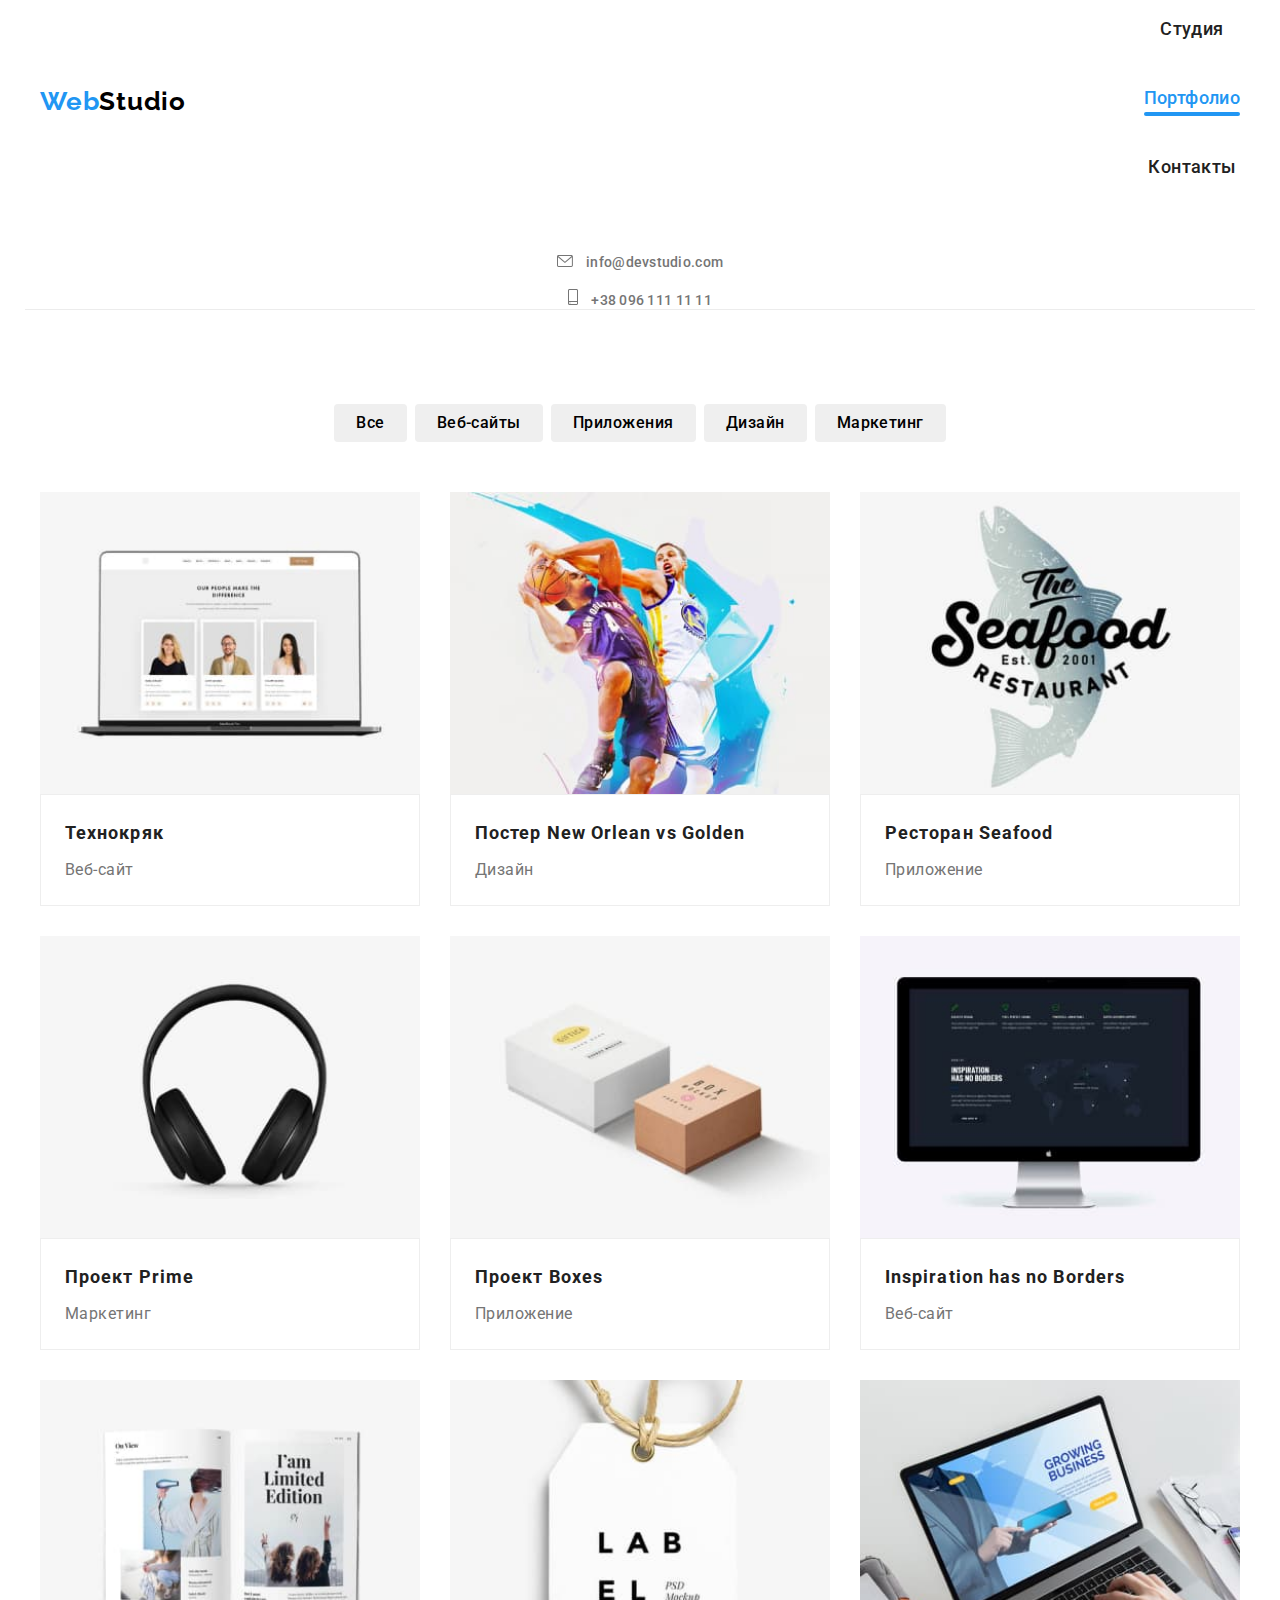
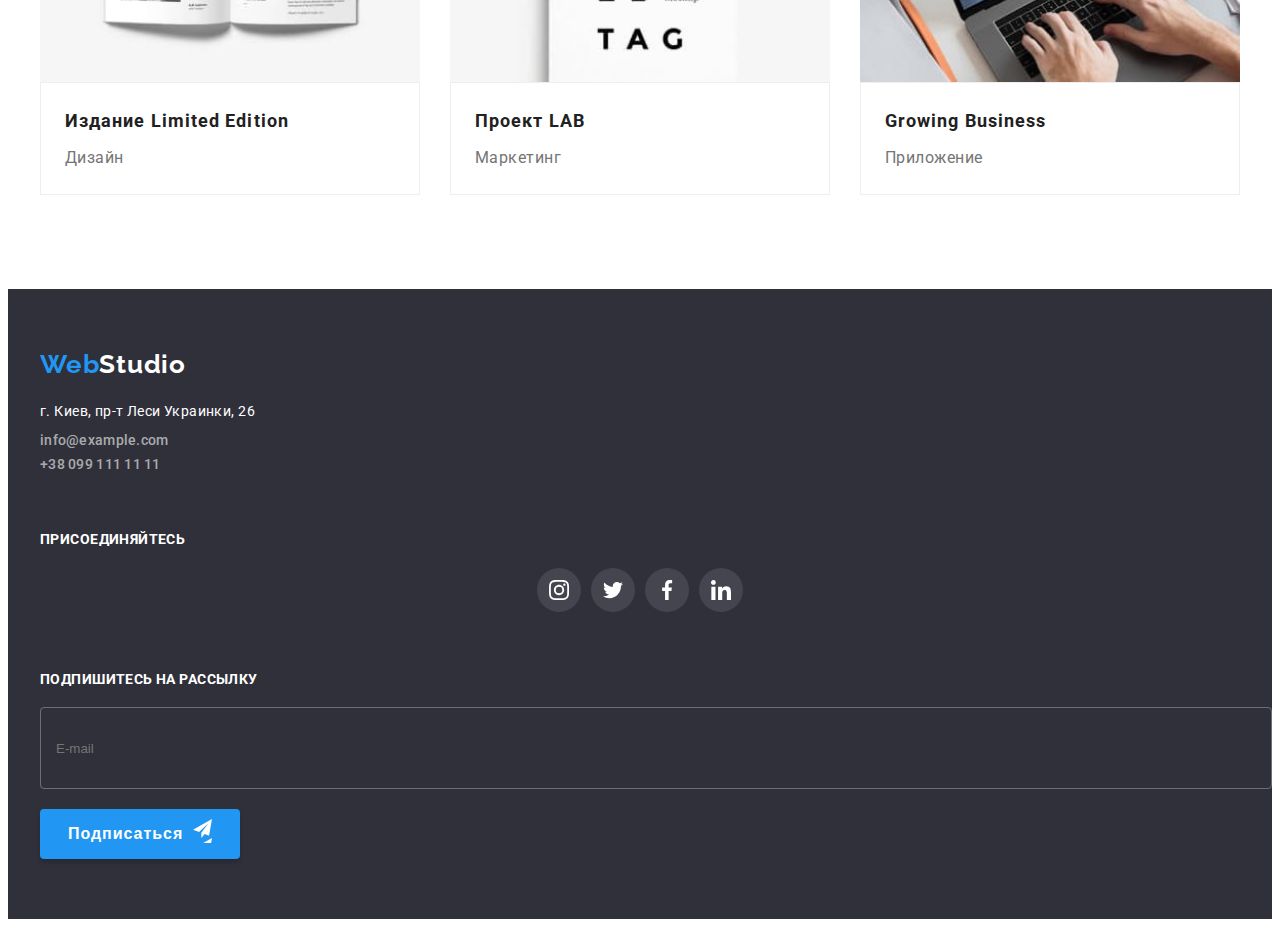
==== commit 06bcdab6: "added header menu" ====
--- a/portfolio.html
+++ b/portfolio.html
@@ -49,9 +49,9 @@
         </div>
     </header>
     <main>
-        <section class="portfolio">
+        <section class="portfolio container">
             <h1 class="visually-hidden">Наши проекты</h1>   
-            <ul class="button-list container">
+            <ul class="button-list">
                 <li class="button-item">
                     <button type="button" class="link-button">Все</button>
                 </li>
@@ -68,7 +68,7 @@
                     <button type="button" class="link-button">Маркетинг</button>
                 </li>
             </ul>
-            <ul class="projects-list container">
+            <ul class="projects-list">
                 <li class="project-element">
                     <a href="" class="project-link">
                         <div class="project thumb">
--- a/css/main.min.css
+++ b/css/main.min.css
@@ -1,2 +1,2 @@
-.features,.team,.clients,.portfolio,.footer{padding-top:60px;padding-bottom:60px}.works-title{margin-top:0;margin-bottom:50px;font-weight:700;font-size:36px;line-height:1.17;text-align:center;letter-spacing:0.03em}.team-title,.clients-title{margin-top:0;margin-bottom:30px;font-weight:700;font-size:28px;line-height:1.17;text-align:center;letter-spacing:0.03em}.hero-link,.btn-send,.form-button{border:none;border-radius:4px;color:#fff;background:#2196F3;-webkit-box-shadow:0px 4px 4px rgba(0,0,0,0.15);box-shadow:0px 4px 4px rgba(0,0,0,0.15);font-weight:700;font-size:16px;line-height:1.9;letter-spacing:0.06em;cursor:pointer}body{background:#fff;color:#212121;font-family:"Roboto",sans-serif}a{text-decoration:none}ul{margin:0;padding:0;list-style:none}img{display:block;min-width:100%;height:auto}.link{display:-webkit-box;display:-ms-flexbox;display:flex}.container{margin-left:auto;margin-right:auto;padding-left:15px;padding-right:15px}@media screen and (min-width: 480px){.container{width:480px}}@media screen and (min-width: 768px){.container{width:768px}}@media screen and (min-width: 1200px){.container{width:1200px}}.visually-hidden{position:absolute;width:1px;height:1px;margin:-1px;border:0;padding:0;clip:rect(0 0 0 0);overflow:hidden}.logo{color:#2196F3;font-family:"Raleway",sans-serif;font-weight:700;font-size:26px;line-height:1.2;letter-spacing:0.03em}.logo span{color:#000}.footer span{color:#fff}.page-hero{margin:0 auto;padding-top:118px;padding-bottom:118px;background:#000;background-image:-webkit-gradient(linear, left top, right top, from(rgba(47,48,58,0.4)), to(rgba(47,48,58,0.4))),url(../images/indeximg/hero_img.jpg);background-image:linear-gradient(to right, rgba(47,48,58,0.4), rgba(47,48,58,0.4)),url(../images/indeximg/hero_img.jpg);background-repeat:no-repeat;background-size:cover;text-align:center}@media screen and (min-width: 1200px){.page-hero{padding-top:200px;padding-bottom:200px}}.hero-title{font-weight:900;font-size:26px;line-height:1.6;letter-spacing:.06em;margin:0;color:#fff;text-transform:uppercase}.hero-link{display:inline-block;margin-top:30px;padding:10px 32px;border:none;-webkit-transition:background 250ms cubic-bezier(0.4, 0, 0.2, 1);transition:background 250ms cubic-bezier(0.4, 0, 0.2, 1)}.hero-link:hover{background:#188CE8}@media screen and (min-width: 768px){.features-list{display:-webkit-box;display:-ms-flexbox;display:flex;-ms-flex-wrap:wrap;flex-wrap:wrap;margin:-15px}.features-item{width:calc((100% - 2 * 30px) / 2);margin:15px}}@media screen and (max-width: 767px){.features-item:not(:last-child){margin-bottom:30px}}@media screen and (min-width: 1200px){.features{padding-top:94px;padding-bottom:94px}.features-item{width:270px}}.features-icon{display:-webkit-box;display:-ms-flexbox;display:flex;-webkit-box-pack:center;-ms-flex-pack:center;justify-content:center;-webkit-box-align:center;-ms-flex-align:center;align-items:center;height:120px;margin-bottom:30px;background:#F5F4FA}.features-item h3{font-weight:700;font-size:14px;line-height:1.14;letter-spacing:.03em;margin-top:0;margin-bottom:10px;text-transform:uppercase;text-align:center}.features-item p{font-weight:400;font-size:14px;line-height:1.7;letter-spacing:.03em;margin-top:0;margin-bottom:0;color:#757575}.works{padding-bottom:94px}@media screen and (max-width: 1199px){.works{display:none}}.works-list{display:-webkit-box;display:-ms-flexbox;display:flex}.work.thumb{position:relative}.work-meta{position:absolute;left:0;bottom:0;width:100%;height:70px;padding:27px 80px;background:rgba(47,48,58,0.8)}.work-meta p{font-weight:700;font-size:14px;line-height:1.14;letter-spacing:.03em;margin:0px;text-transform:uppercase;text-align:center;color:#fff}.work-item:not(:last-child){margin-right:30px}.team{background:#F5F4FA}@media screen and (min-width: 1200px){.team-title{font-weight:700;font-size:36px;line-height:1.17;letter-spacing:.03em;margin-bottom:50px}}.team-item{background:#fff;-webkit-box-shadow:0px 1px 3px rgba(0,0,0,0.12),0px 1px 1px rgba(0,0,0,0.14),0px 2px 1px rgba(0,0,0,0.2);box-shadow:0px 1px 3px rgba(0,0,0,0.12),0px 1px 1px rgba(0,0,0,0.14),0px 2px 1px rgba(0,0,0,0.2);border-radius:0px 0px 4px 4px}@media screen and (max-width: 767px){.team-item:not(:last-child){margin-bottom:30px}}@media screen and (min-width: 768px){.team-list{display:-webkit-box;display:-ms-flexbox;display:flex;-ms-flex-wrap:wrap;flex-wrap:wrap;margin:-15px}}@media screen and (min-width: 768px) and (max-width: 1199px){.team-item{width:calc((100% - 2 * 30px) / 2);margin:15px}}@media screen and (min-width: 1200px){.team-item{width:270px;background:#fff;-webkit-box-shadow:0px 1px 3px rgba(0,0,0,0.12),0px 1px 1px rgba(0,0,0,0.14),0px 2px 1px rgba(0,0,0,0.2);box-shadow:0px 1px 3px rgba(0,0,0,0.12),0px 1px 1px rgba(0,0,0,0.14),0px 2px 1px rgba(0,0,0,0.2);border-radius:0px 0px 4px 4px}.team-item:not(:last-child){margin-right:30px}}.team-name{text-align:center;padding-top:30px;padding-bottom:24px}.team-name h3{font-weight:500;font-size:16px;line-height:1.2;letter-spacing:.03em;margin-top:0;margin-bottom:10px}.team-name p{font-weight:400;font-size:16px;line-height:1.2;letter-spacing:.03em;margin-top:0px;margin-bottom:16px;color:#757575}.social-list{display:-webkit-box;display:-ms-flexbox;display:flex;-webkit-box-pack:center;-ms-flex-pack:center;justify-content:center}.social-item:not(:last-child){margin-right:10px}.social-item .link{-webkit-box-pack:center;-ms-flex-pack:center;justify-content:center;-webkit-box-align:center;-ms-flex-align:center;align-items:center;width:44px;height:44px;background:#fff;border-radius:50%;color:#AFB1B8;-webkit-transition:color 250ms cubic-bezier(0.4, 0, 0.2, 1),background 250ms cubic-bezier(0.4, 0, 0.2, 1);transition:color 250ms cubic-bezier(0.4, 0, 0.2, 1),background 250ms cubic-bezier(0.4, 0, 0.2, 1)}.social-item .link:hover,.social-item .link:focus{background:#2196F3;color:#fff}.social-icon{fill:currentColor}@media screen and (min-width: 1200px){.clients-title{font-weight:700;font-size:36px;line-height:1.17;letter-spacing:.03em;margin-bottom:50px}}.clients-list{display:-webkit-box;display:-ms-flexbox;display:flex;-ms-flex-wrap:wrap;flex-wrap:wrap;margin:-15px}.clients-item{width:calc((100% - 2 * 30px) / 2)}@media screen and (max-width: 1199px){.clients-item{margin:15px}}@media screen and (min-width: 768px){.clients-item{width:calc((100% - 3 * 30px) / 3)}}@media screen and (min-width: 1200px){.clients-item{width:170px}.clients-item:not(:last-child){margin-right:30px}}.clients-item .link{-webkit-box-pack:center;-ms-flex-pack:center;justify-content:center;-webkit-box-align:center;-ms-flex-align:center;align-items:center;width:100%;height:90px;color:#AFB1B8;border:1px solid #afb1b8;border-radius:4px;-webkit-transition:color 250ms cubic-bezier(0.4, 0, 0.2, 1),border 250ms cubic-bezier(0.4, 0, 0.2, 1);transition:color 250ms cubic-bezier(0.4, 0, 0.2, 1),border 250ms cubic-bezier(0.4, 0, 0.2, 1)}.clients-item .link:hover,.clients-item .link:focus{border:1px solid #2196F3;color:#2196F3}.clients-icon{fill:currentColor}.backdrop{position:fixed;top:0;left:0;width:100%;height:100%;background-color:rgba(0,0,0,0.2);opacity:1;visibility:visible;-webkit-transition:opacity 250ms cubic-bezier(0.4, 0, 0.2, 1);transition:opacity 250ms cubic-bezier(0.4, 0, 0.2, 1)}.backdrop.is-hidden{opacity:0;visibility:hidden;pointer-events:none}.backdrop.is-hidden .modal{-webkit-transform:translate(-50%, -50%) scale(0.9);transform:translate(-50%, -50%) scale(0.9)}.modal{position:absolute;top:50%;left:50%;-webkit-transform:translate(-50%, -50%) scale(1);transform:translate(-50%, -50%) scale(1);width:450px;height:609px;padding:40px;background-color:#fff;-webkit-box-shadow:0px 1px 3px rgba(0,0,0,0.12),0px 1px 1px rgba(0,0,0,0.14),0px 2px 1px rgba(0,0,0,0.2);box-shadow:0px 1px 3px rgba(0,0,0,0.12),0px 1px 1px rgba(0,0,0,0.14),0px 2px 1px rgba(0,0,0,0.2);border-radius:4px;-webkit-transition:-webkit-transform 250ms cubic-bezier(0.4, 0, 0.2, 1);transition:-webkit-transform 250ms cubic-bezier(0.4, 0, 0.2, 1);transition:transform 250ms cubic-bezier(0.4, 0, 0.2, 1);transition:transform 250ms cubic-bezier(0.4, 0, 0.2, 1), -webkit-transform 250ms cubic-bezier(0.4, 0, 0.2, 1)}.btn-modal{position:absolute;top:8px;right:8px;display:-webkit-box;display:-ms-flexbox;display:flex;-webkit-box-pack:center;-ms-flex-pack:center;justify-content:center;-webkit-box-align:center;-ms-flex-align:center;align-items:center;padding:0;width:30px;height:30px;color:#000;background:#fff;border:1px solid rgba(0,0,0,0.1);border-radius:50%;-webkit-transition:color 250ms cubic-bezier(0.4, 0, 0.2, 1);transition:color 250ms cubic-bezier(0.4, 0, 0.2, 1)}.btn-modal:hover{color:#2196F3}.button-icon{width:100%;height:100%}.btn-icon{fill:currentColor}.modal-title{font-weight:700;font-size:20px;line-height:1.15;letter-spacing:.03em;margin-top:0;margin-bottom:12px;text-align:center}.form-field{position:relative;display:-webkit-box;display:-ms-flexbox;display:flex;-webkit-box-orient:vertical;-webkit-box-direction:normal;-ms-flex-direction:column;flex-direction:column;margin-bottom:10px;color:#000}.form-lable{font-weight:400;font-size:12px;line-height:1.17;letter-spacing:.01em;margin-bottom:4px;color:#757575}.form-input{padding-left:40px;height:40px;border:1px solid rgba(33,33,33,0.2);border-radius:4px}.form-input:focus-within{border:1px solid #2196F3;outline:none}.form-icon{position:absolute;top:50%;left:12px;fill:currentColor}.form-field:focus-within .form-icon{color:#2196F3}.form-comment{padding:12px;height:120px;border:1px solid rgba(33,33,33,0.2);border-radius:4px;resize:none}.form-comment:focus-within{border:1px solid #2196F3;outline:none}.form-comment::-webkit-input-placeholder{font-weight:400;font-size:12px;line-height:1.17;letter-spacing:.01em;color:rgba(117,117,117,0.5)}.form-comment:-ms-input-placeholder{font-weight:400;font-size:12px;line-height:1.17;letter-spacing:.01em;color:rgba(117,117,117,0.5)}.form-comment::-ms-input-placeholder{font-weight:400;font-size:12px;line-height:1.17;letter-spacing:.01em;color:rgba(117,117,117,0.5)}.form-comment::placeholder{font-weight:400;font-size:12px;line-height:1.17;letter-spacing:.01em;color:rgba(117,117,117,0.5)}.checkbox-field{font-weight:400;font-size:14px;line-height:1.7;letter-spacing:.03em;position:relative;margin-top:20px;text-align:center;color:#757575}.agreement-link{color:#2196F3;text-decoration:underline}.agreement-lable::after{content:"";position:absolute;top:4px;left:0;display:inline-block;width:16px;height:15px;background-color:#fff;border:2px solid #212121;border-radius:2px}.agreement:checked+.agreement-lable::after{border:2px solid #2196F3;background-color:#2196F3;background-image:url(../images/icon-check.svg);background-size:contain;background-origin:border-box}.btn-send{position:absolute;left:50%;-webkit-transform:translateX(-50%);transform:translateX(-50%);margin-top:30px;padding:10px 55px;-webkit-transition:background 250ms cubic-bezier(0.4, 0, 0.2, 1);transition:background 250ms cubic-bezier(0.4, 0, 0.2, 1)}.btn-send:hover{background:#188CE8}.portfolio{border-top:1px solid #ececec}.button-list{display:-webkit-box;display:-ms-flexbox;display:flex;-ms-flex-wrap:wrap;flex-wrap:wrap;margin-bottom:40px}@media screen and (min-width: 768px){.button-list{-webkit-box-pack:center;-ms-flex-pack:center;justify-content:center;margin-bottom:30px}}.button-item:not(:last-child){margin-right:8px}@media screen and (max-width: 767px){.button-item:nth-last-child(-n+2){margin-top:15px}}.link-button{font-weight:500;font-size:16px;line-height:1.6;letter-spacing:.03em;padding:6px 22px;border:0px;border-radius:4px;font-family:inherit;text-align:center;-webkit-transition:color 250ms cubic-bezier(0.4, 0, 0.2, 1),background 250ms cubic-bezier(0.4, 0, 0.2, 1),-webkit-box-shadow 250ms cubic-bezier(0.4, 0, 0.2, 1);transition:color 250ms cubic-bezier(0.4, 0, 0.2, 1),background 250ms cubic-bezier(0.4, 0, 0.2, 1),-webkit-box-shadow 250ms cubic-bezier(0.4, 0, 0.2, 1);transition:color 250ms cubic-bezier(0.4, 0, 0.2, 1),background 250ms cubic-bezier(0.4, 0, 0.2, 1),box-shadow 250ms cubic-bezier(0.4, 0, 0.2, 1);transition:color 250ms cubic-bezier(0.4, 0, 0.2, 1),background 250ms cubic-bezier(0.4, 0, 0.2, 1),box-shadow 250ms cubic-bezier(0.4, 0, 0.2, 1),-webkit-box-shadow 250ms cubic-bezier(0.4, 0, 0.2, 1)}.link-button:hover,.link-button:focus{background:#2196F3;color:#fff;-webkit-box-shadow:0px 3px 1px rgba(0,0,0,0.1),0px 1px 2px rgba(0,0,0,0.08),0px 2px 2px rgba(0,0,0,0.12);box-shadow:0px 3px 1px rgba(0,0,0,0.1),0px 1px 2px rgba(0,0,0,0.08),0px 2px 2px rgba(0,0,0,0.12)}@media screen and (max-width: 767px){.project-element:not(:last-child){margin-bottom:30px}}@media screen and (min-width: 768px){.projects-list{display:-webkit-box;display:-ms-flexbox;display:flex;-ms-flex-wrap:wrap;flex-wrap:wrap;margin:-15px}.project-element{width:calc((100% - 2 * 30px) / 2);margin:15px}}.project-link{display:block}.project-link:hover{-webkit-box-shadow:0px 1px 1px rgba(0,0,0,0.12),0px 4px 4px rgba(0,0,0,0.06),1px 4px 6px rgba(0,0,0,0.16);box-shadow:0px 1px 1px rgba(0,0,0,0.12),0px 4px 4px rgba(0,0,0,0.06),1px 4px 6px rgba(0,0,0,0.16)}.project.thumb{position:relative;overflow:hidden}.project-overlay{position:absolute;top:0;left:0;width:100%;height:100%;padding:63px 24px;display:block;background:rgba(33,150,243,0.9);-webkit-transform:translateY(100%);transform:translateY(100%);-webkit-transition:-webkit-transform 250ms cubic-bezier(0.4, 0, 0.2, 1);transition:-webkit-transform 250ms cubic-bezier(0.4, 0, 0.2, 1);transition:transform 250ms cubic-bezier(0.4, 0, 0.2, 1);transition:transform 250ms cubic-bezier(0.4, 0, 0.2, 1), -webkit-transform 250ms cubic-bezier(0.4, 0, 0.2, 1)}.project-element:hover .project-overlay,.project-element:focus .project-overlay{-webkit-transform:translateY(0);transform:translateY(0)}.project-overlay p{font-weight:400;font-size:18px;line-height:1.56;letter-spacing:.03em;margin:0;color:#fff}.project-item{padding:20px 24px;border:1px solid #eee}.project-title{font-weight:700;font-size:18px;line-height:2;letter-spacing:.06em;margin-top:0;margin-bottom:4px;color:#212121}.project-type{font-weight:400;font-size:16px;line-height:1.9;letter-spacing:.03em;margin-top:0;margin-bottom:0;color:#757575}.footer{background:#2F303A}@media screen and (max-width: 767px){.footer{text-align:center}}.adrs-list{display:-webkit-box;display:-ms-flexbox;display:flex;-webkit-box-orient:vertical;-webkit-box-direction:normal;-ms-flex-direction:column;flex-direction:column;margin-top:20px}.adrs-list p{font-weight:400;font-size:14px;line-height:1.7;letter-spacing:.03em;margin-top:0;margin-bottom:0;color:#fff;font-style:normal}.adrs-link{font-weight:500;font-size:14px;line-height:1.1;letter-spacing:.02em;color:rgba(255,255,255,0.6);font-style:normal;-webkit-transition:color 250ms cubic-bezier(0.4, 0, 0.2, 1);transition:color 250ms cubic-bezier(0.4, 0, 0.2, 1)}.adrs-link:hover,.adrs-link:focus{color:#2196F3}.adrs-item:not(:first-child){margin-top:9px}.footer-links{margin-top:60px;margin-bottom:60px}.footer-links p{font-weight:700;font-size:14px;line-height:1.1;letter-spacing:.03em;margin-top:0;margin-bottom:20px;text-transform:uppercase;color:#fff}.footer-list{display:-webkit-box;display:-ms-flexbox;display:flex;-webkit-box-pack:center;-ms-flex-pack:center;justify-content:center}.footer-item:not(:last-child){margin-right:10px}.footer-item .link{-webkit-box-pack:center;-ms-flex-pack:center;justify-content:center;-webkit-box-align:center;-ms-flex-align:center;align-items:center;width:44px;height:44px;background:rgba(255,255,255,0.1);border-radius:50%;color:#fff;-webkit-transition:background 250ms cubic-bezier(0.4, 0, 0.2, 1);transition:background 250ms cubic-bezier(0.4, 0, 0.2, 1)}.footer-item .link:hover{background:#2196F3}.footer-icon{fill:currentColor}.footer-form p{font-weight:700;font-size:14px;line-height:1.1;letter-spacing:.03em;margin-top:0;margin-bottom:20px;text-transform:uppercase;color:#fff}.footer-input{margin-bottom:20px;padding:15px;width:450px;height:50px;color:#fff;background-color:transparent;border:1px solid rgba(255,255,255,0.3);border-radius:4px;outline:none}.form-button{display:-webkit-inline-box;display:-ms-inline-flexbox;display:inline-flex;padding:10px 28px;width:200px;height:50px;text-align:center;-webkit-transition:background 250ms cubic-bezier(0.4, 0, 0.2, 1);transition:background 250ms cubic-bezier(0.4, 0, 0.2, 1)}.form-button:hover{background:#188CE8}.form-button::after{content:"";display:inline-block;margin-left:10px;width:24px;height:24px;background:url(../images/icon-send.svg);background-size:contain}
+.nav-menu,.features,.team,.clients,.portfolio,.footer{padding-top:60px;padding-bottom:60px}.works-title{margin-top:0;margin-bottom:50px;font-weight:700;font-size:36px;line-height:1.17;text-align:center;letter-spacing:0.03em}.team-title,.clients-title{margin-top:0;margin-bottom:30px;font-weight:700;font-size:28px;line-height:1.17;text-align:center;letter-spacing:0.03em}.hero-link,.btn-send,.form-button{border:none;border-radius:4px;color:#fff;background:#2196F3;-webkit-box-shadow:0px 4px 4px rgba(0,0,0,0.15);box-shadow:0px 4px 4px rgba(0,0,0,0.15);font-weight:700;font-size:16px;line-height:1.9;letter-spacing:0.06em;cursor:pointer}body{background:#fff;color:#212121;font-family:"Roboto",sans-serif}a{text-decoration:none}ul{margin:0;padding:0;list-style:none}img{display:block;min-width:100%;height:auto}.link{display:-webkit-box;display:-ms-flexbox;display:flex}.container{margin-left:auto;margin-right:auto;padding-left:15px;padding-right:15px}@media screen and (min-width: 480px){.container{width:480px}}@media screen and (min-width: 768px){.container{width:768px}}@media screen and (min-width: 1200px){.container{width:1200px}}.visually-hidden{position:absolute;width:1px;height:1px;margin:-1px;border:0;padding:0;clip:rect(0 0 0 0);overflow:hidden}.page-header{position:relative}.site-nav{display:-webkit-box;display:-ms-flexbox;display:flex;-webkit-box-pack:justify;-ms-flex-pack:justify;justify-content:space-between;-webkit-box-align:center;-ms-flex-align:center;align-items:center;padding-top:10px;padding-bottom:10px}.site-nav-button{display:-webkit-inline-box;display:-ms-inline-flexbox;display:inline-flex;-webkit-box-pack:center;-ms-flex-pack:center;justify-content:center;-webkit-box-align:center;-ms-flex-align:center;align-items:center;margin:0;padding:0;width:40px;height:40px;border:none;background-color:transparent;color:#000}.site-nav-button:hover,.site-nav-button:focus{color:#2196F3}.site-nav-button .icon-close{display:none}.site-nav-button.is-open .icon-close{display:block}.site-nav-button.is-open .icon-menu{display:none}.icon-close,.icon-menu{fill:currentColor}.nav-menu{position:absolute;display:none;top:100%;left:0;width:100%;background-color:#fff}.nav-menu.is-open{display:block;-webkit-box-shadow:0px 4px 8px rgba(0,0,0,0.04),0px 2px 4px rgba(0,0,0,0.08),0px 1px 3px rgba(0,0,0,0.16);box-shadow:0px 4px 8px rgba(0,0,0,0.04),0px 2px 4px rgba(0,0,0,0.08),0px 1px 3px rgba(0,0,0,0.16)}.site-nav-list{font-weight:500;font-size:18px;line-height:1.17;letter-spacing:.02em;text-align:center}.site-nav-item:not(:last-child){margin-bottom:40px}.site-nav-item .link{display:inline-block;padding-bottom:8px;color:#212121;-webkit-transition:color 250ms cubic-bezier(0.4, 0, 0.2, 1);transition:color 250ms cubic-bezier(0.4, 0, 0.2, 1)}.site-nav-item .link.current,.site-nav-item .link:hover,.site-nav-item .link:focus{color:#2196F3}.link.current{position:relative}.link.current::after{content:"";position:absolute;left:0;bottom:0;display:block;width:100%;height:4px;background-color:#2196F3;border-radius:2px}.address-list{margin-top:60px;text-align:center}.address-list .item+.item{margin-top:18px}.address-list .link{display:block;text-align:center;font-weight:500;font-size:14px;line-height:1.14;letter-spacing:.02em;color:#757575;font-style:normal;-webkit-transition:color 250ms cubic-bezier(0.4, 0, 0.2, 1);transition:color 250ms cubic-bezier(0.4, 0, 0.2, 1)}.address-list .link:hover,.address-list .link:focus{color:#2196F3}.icon-envelope,.icon-smartphone{fill:currentColor;margin-right:10px}.logo{color:#2196F3;font-family:"Raleway",sans-serif;font-weight:700;font-size:26px;line-height:1.2;letter-spacing:0.03em}.logo span{color:#000}.footer span{color:#fff}.page-hero{margin:0 auto;padding-top:118px;padding-bottom:118px;max-width:1600px;background:#000;background-image:-webkit-gradient(linear, left top, right top, from(rgba(47,48,58,0.4)), to(rgba(47,48,58,0.4))),url(../images/indeximg/hero_img.jpg);background-image:linear-gradient(to right, rgba(47,48,58,0.4), rgba(47,48,58,0.4)),url(../images/indeximg/hero_img.jpg);background-repeat:no-repeat;background-size:cover;text-align:center}@media screen and (min-width: 1200px){.page-hero{padding-top:200px;padding-bottom:200px}}.hero-title{font-weight:900;font-size:26px;line-height:1.6;letter-spacing:.06em;margin:0;color:#fff;text-transform:uppercase}.hero-link{display:inline-block;margin-top:30px;padding:10px 32px;border:none;-webkit-transition:background 250ms cubic-bezier(0.4, 0, 0.2, 1);transition:background 250ms cubic-bezier(0.4, 0, 0.2, 1)}.hero-link:hover{background:#188CE8}@media screen and (min-width: 768px){.features-list{display:-webkit-box;display:-ms-flexbox;display:flex;-ms-flex-wrap:wrap;flex-wrap:wrap;margin:-15px}.features-item{width:calc((100% - 2 * 30px) / 2);margin:15px}}@media screen and (max-width: 767px){.features-item:not(:last-child){margin-bottom:30px}}@media screen and (min-width: 1200px){.features{padding-top:94px;padding-bottom:94px}.features-item{width:270px}}.features-icon{display:-webkit-box;display:-ms-flexbox;display:flex;-webkit-box-pack:center;-ms-flex-pack:center;justify-content:center;-webkit-box-align:center;-ms-flex-align:center;align-items:center;height:120px;margin-bottom:30px;background:#F5F4FA}.features-item h3{font-weight:700;font-size:14px;line-height:1.14;letter-spacing:.03em;margin-top:0;margin-bottom:10px;text-transform:uppercase;text-align:center}.features-item p{font-weight:400;font-size:14px;line-height:1.7;letter-spacing:.03em;margin-top:0;margin-bottom:0;color:#757575}.works{padding-bottom:94px}@media screen and (max-width: 1199px){.works{display:none}}.works-list{display:-webkit-box;display:-ms-flexbox;display:flex}.work.thumb{position:relative}.work-meta{position:absolute;left:0;bottom:0;width:100%;height:70px;padding:27px 80px;background:rgba(47,48,58,0.8)}.work-meta p{font-weight:700;font-size:14px;line-height:1.14;letter-spacing:.03em;margin:0px;text-transform:uppercase;text-align:center;color:#fff}.work-item:not(:last-child){margin-right:30px}.team{background:#F5F4FA}.team-item{background:#fff;-webkit-box-shadow:0px 1px 3px rgba(0,0,0,0.12),0px 1px 1px rgba(0,0,0,0.14),0px 2px 1px rgba(0,0,0,0.2);box-shadow:0px 1px 3px rgba(0,0,0,0.12),0px 1px 1px rgba(0,0,0,0.14),0px 2px 1px rgba(0,0,0,0.2);border-radius:0px 0px 4px 4px}@media screen and (max-width: 767px){.team-item:not(:last-child){margin-bottom:30px}}@media screen and (min-width: 768px){.team-list{display:-webkit-box;display:-ms-flexbox;display:flex;-ms-flex-wrap:wrap;flex-wrap:wrap}}@media screen and (min-width: 768px) and (max-width: 1199px){.team-list{margin:-15px}.team-item{width:calc((100% - 2 * 30px) / 2);margin:15px}}@media screen and (min-width: 1200px){.team{padding-top:94px;padding-bottom:94px}.team-title{font-weight:700;font-size:36px;line-height:1.17;letter-spacing:.03em;margin-bottom:50px}.team-item{width:270px;background:#fff;-webkit-box-shadow:0px 1px 3px rgba(0,0,0,0.12),0px 1px 1px rgba(0,0,0,0.14),0px 2px 1px rgba(0,0,0,0.2);box-shadow:0px 1px 3px rgba(0,0,0,0.12),0px 1px 1px rgba(0,0,0,0.14),0px 2px 1px rgba(0,0,0,0.2);border-radius:0px 0px 4px 4px}.team-item:not(:last-child){margin-right:30px}}.team-name{text-align:center;padding-top:30px;padding-bottom:24px}.team-name h3{font-weight:500;font-size:16px;line-height:1.2;letter-spacing:.03em;margin-top:0;margin-bottom:10px}.team-name p{font-weight:400;font-size:16px;line-height:1.2;letter-spacing:.03em;margin-top:0px;margin-bottom:16px;color:#757575}.social-list{display:-webkit-box;display:-ms-flexbox;display:flex;-webkit-box-pack:center;-ms-flex-pack:center;justify-content:center}.social-item:not(:last-child){margin-right:10px}.social-item .link{-webkit-box-pack:center;-ms-flex-pack:center;justify-content:center;-webkit-box-align:center;-ms-flex-align:center;align-items:center;width:44px;height:44px;background:#fff;border-radius:50%;color:#AFB1B8;-webkit-transition:color 250ms cubic-bezier(0.4, 0, 0.2, 1),background 250ms cubic-bezier(0.4, 0, 0.2, 1);transition:color 250ms cubic-bezier(0.4, 0, 0.2, 1),background 250ms cubic-bezier(0.4, 0, 0.2, 1)}.social-item .link:hover,.social-item .link:focus{background:#2196F3;color:#fff}.social-icon{fill:currentColor}.clients-list{display:-webkit-box;display:-ms-flexbox;display:flex;-ms-flex-wrap:wrap;flex-wrap:wrap}@media screen and (max-width: 1199px){.clients-list{margin:-15px}}.clients-item{width:calc((100% - 2 * 30px) / 2)}@media screen and (max-width: 1199px){.clients-item{margin:15px}}@media screen and (min-width: 768px){.clients-item{width:calc((100% - 3 * 30px) / 3)}}@media screen and (min-width: 1200px){.clients{padding-top:94px;padding-bottom:94px}.clients-title{font-weight:700;font-size:36px;line-height:1.17;letter-spacing:.03em;margin-bottom:50px}.clients-item{width:170px}.clients-item:not(:last-child){margin-right:30px}}.clients-item .link{-webkit-box-pack:center;-ms-flex-pack:center;justify-content:center;-webkit-box-align:center;-ms-flex-align:center;align-items:center;width:100%;height:90px;color:#AFB1B8;border:1px solid #afb1b8;border-radius:4px;-webkit-transition:color 250ms cubic-bezier(0.4, 0, 0.2, 1),border 250ms cubic-bezier(0.4, 0, 0.2, 1);transition:color 250ms cubic-bezier(0.4, 0, 0.2, 1),border 250ms cubic-bezier(0.4, 0, 0.2, 1)}.clients-item .link:hover,.clients-item .link:focus{border:1px solid #2196F3;color:#2196F3}.clients-icon{fill:currentColor}.backdrop{position:fixed;top:0;left:0;width:100%;height:100%;background-color:rgba(0,0,0,0.2);opacity:1;visibility:visible;overflow-y:scroll;-webkit-transition:opacity 250ms cubic-bezier(0.4, 0, 0.2, 1);transition:opacity 250ms cubic-bezier(0.4, 0, 0.2, 1)}.backdrop.is-hidden{opacity:0;visibility:hidden;pointer-events:none}.backdrop.is-hidden .modal{-webkit-transform:translate(-50%, -50%) scale(0.9);transform:translate(-50%, -50%) scale(0.9)}.modal{position:absolute;top:50%;left:50%;-webkit-transform:translate(-50%, -50%) scale(1);transform:translate(-50%, -50%) scale(1);width:450px;height:609px;padding:40px;background-color:#fff;-webkit-box-shadow:0px 1px 3px rgba(0,0,0,0.12),0px 1px 1px rgba(0,0,0,0.14),0px 2px 1px rgba(0,0,0,0.2);box-shadow:0px 1px 3px rgba(0,0,0,0.12),0px 1px 1px rgba(0,0,0,0.14),0px 2px 1px rgba(0,0,0,0.2);border-radius:4px;-webkit-transition:-webkit-transform 250ms cubic-bezier(0.4, 0, 0.2, 1);transition:-webkit-transform 250ms cubic-bezier(0.4, 0, 0.2, 1);transition:transform 250ms cubic-bezier(0.4, 0, 0.2, 1);transition:transform 250ms cubic-bezier(0.4, 0, 0.2, 1), -webkit-transform 250ms cubic-bezier(0.4, 0, 0.2, 1)}@media screen and (min-width: 1200px){.modal{width:530px;height:580px}}.btn-modal{position:absolute;top:8px;right:8px;display:-webkit-box;display:-ms-flexbox;display:flex;-webkit-box-pack:center;-ms-flex-pack:center;justify-content:center;-webkit-box-align:center;-ms-flex-align:center;align-items:center;padding:0;width:30px;height:30px;color:#000;background:#fff;border:1px solid rgba(0,0,0,0.1);border-radius:50%;-webkit-transition:color 250ms cubic-bezier(0.4, 0, 0.2, 1);transition:color 250ms cubic-bezier(0.4, 0, 0.2, 1)}.btn-modal:hover,.btn-modal:focus{color:#2196F3}.button-icon{width:100%;height:100%}.btn-icon{fill:currentColor}.modal-title{font-weight:700;font-size:20px;line-height:1.15;letter-spacing:.03em;margin-top:0;margin-bottom:12px;text-align:center}.form-field{position:relative;display:-webkit-box;display:-ms-flexbox;display:flex;-webkit-box-orient:vertical;-webkit-box-direction:normal;-ms-flex-direction:column;flex-direction:column;margin-bottom:10px;color:#000}.form-lable{font-weight:400;font-size:12px;line-height:1.17;letter-spacing:.01em;margin-bottom:4px;color:#757575}.form-input{padding-left:40px;height:40px;border:1px solid rgba(33,33,33,0.2);border-radius:4px}.form-input:focus-within{border:1px solid #2196F3;outline:none}.form-icon{position:absolute;top:50%;left:12px;fill:currentColor}.form-field:focus-within .form-icon{color:#2196F3}.form-comment{padding:12px;height:120px;border:1px solid rgba(33,33,33,0.2);border-radius:4px;resize:none}.form-comment:focus-within{border:1px solid #2196F3;outline:none}.form-comment::-webkit-input-placeholder{font-weight:400;font-size:12px;line-height:1.17;letter-spacing:.01em;color:rgba(117,117,117,0.5)}.form-comment:-ms-input-placeholder{font-weight:400;font-size:12px;line-height:1.17;letter-spacing:.01em;color:rgba(117,117,117,0.5)}.form-comment::-ms-input-placeholder{font-weight:400;font-size:12px;line-height:1.17;letter-spacing:.01em;color:rgba(117,117,117,0.5)}.form-comment::placeholder{font-weight:400;font-size:12px;line-height:1.17;letter-spacing:.01em;color:rgba(117,117,117,0.5)}.checkbox-field{font-weight:400;font-size:14px;line-height:1.7;letter-spacing:.03em;position:relative;margin-top:20px;text-align:center;color:#757575}.agreement-link{color:#2196F3;text-decoration:underline}.agreement-lable::after{content:"";position:absolute;top:4px;left:0;display:inline-block;width:16px;height:15px;background-color:#fff;border:2px solid #212121;border-radius:2px}.agreement:checked+.agreement-lable::after{border:2px solid #2196F3;background-color:#2196F3;background-image:url(../images/icon-check.svg);background-size:contain;background-origin:border-box}.btn-send{position:absolute;left:50%;-webkit-transform:translateX(-50%);transform:translateX(-50%);margin-top:30px;padding:10px 55px;-webkit-transition:background 250ms cubic-bezier(0.4, 0, 0.2, 1);transition:background 250ms cubic-bezier(0.4, 0, 0.2, 1)}.btn-send:hover{background:#188CE8}.portfolio{border-top:1px solid #ececec}.button-list{display:-webkit-box;display:-ms-flexbox;display:flex;-ms-flex-wrap:wrap;flex-wrap:wrap;margin-bottom:40px}@media screen and (min-width: 768px){.button-list{-webkit-box-pack:center;-ms-flex-pack:center;justify-content:center;margin-bottom:30px}}@media screen and (min-width: 1200px){.portfolio{padding-top:94px;padding-bottom:94px}.button-list{margin-bottom:50px}}.button-item:not(:last-child){margin-right:8px}@media screen and (max-width: 767px){.portfolio{padding-top:60px;padding-bottom:60px}.button-item:nth-last-child(-n+2){margin-top:15px}}.link-button{font-weight:500;font-size:16px;line-height:1.6;letter-spacing:.03em;padding:6px 22px;border:0px;border-radius:4px;font-family:inherit;text-align:center;-webkit-transition:color 250ms cubic-bezier(0.4, 0, 0.2, 1),background 250ms cubic-bezier(0.4, 0, 0.2, 1),-webkit-box-shadow 250ms cubic-bezier(0.4, 0, 0.2, 1);transition:color 250ms cubic-bezier(0.4, 0, 0.2, 1),background 250ms cubic-bezier(0.4, 0, 0.2, 1),-webkit-box-shadow 250ms cubic-bezier(0.4, 0, 0.2, 1);transition:color 250ms cubic-bezier(0.4, 0, 0.2, 1),background 250ms cubic-bezier(0.4, 0, 0.2, 1),box-shadow 250ms cubic-bezier(0.4, 0, 0.2, 1);transition:color 250ms cubic-bezier(0.4, 0, 0.2, 1),background 250ms cubic-bezier(0.4, 0, 0.2, 1),box-shadow 250ms cubic-bezier(0.4, 0, 0.2, 1),-webkit-box-shadow 250ms cubic-bezier(0.4, 0, 0.2, 1)}.link-button:hover,.link-button:focus{background:#2196F3;color:#fff;-webkit-box-shadow:0px 3px 1px rgba(0,0,0,0.1),0px 1px 2px rgba(0,0,0,0.08),0px 2px 2px rgba(0,0,0,0.12);box-shadow:0px 3px 1px rgba(0,0,0,0.1),0px 1px 2px rgba(0,0,0,0.08),0px 2px 2px rgba(0,0,0,0.12)}@media screen and (max-width: 767px){.project-element:not(:last-child){margin-bottom:30px}}@media screen and (min-width: 768px){.projects-list{display:-webkit-box;display:-ms-flexbox;display:flex;-ms-flex-wrap:wrap;flex-wrap:wrap;margin:-15px}.project-element{width:calc((100% - 2 * 30px) / 2);margin:15px}}@media screen and (min-width: 1200px){.project-element{width:calc((100% - 3 * 30px) / 3)}}.project-link{display:block}.project-link:hover{-webkit-box-shadow:0px 1px 1px rgba(0,0,0,0.12),0px 4px 4px rgba(0,0,0,0.06),1px 4px 6px rgba(0,0,0,0.16);box-shadow:0px 1px 1px rgba(0,0,0,0.12),0px 4px 4px rgba(0,0,0,0.06),1px 4px 6px rgba(0,0,0,0.16)}.project.thumb{position:relative;overflow:hidden}.project-overlay{position:absolute;top:0;left:0;width:100%;height:100%;padding:63px 24px;display:block;background:rgba(33,150,243,0.9);-webkit-transform:translateY(100%);transform:translateY(100%);-webkit-transition:-webkit-transform 250ms cubic-bezier(0.4, 0, 0.2, 1);transition:-webkit-transform 250ms cubic-bezier(0.4, 0, 0.2, 1);transition:transform 250ms cubic-bezier(0.4, 0, 0.2, 1);transition:transform 250ms cubic-bezier(0.4, 0, 0.2, 1), -webkit-transform 250ms cubic-bezier(0.4, 0, 0.2, 1)}.project-element:hover .project-overlay,.project-element:focus .project-overlay{-webkit-transform:translateY(0);transform:translateY(0)}.project-overlay p{font-weight:400;font-size:18px;line-height:1.56;letter-spacing:.03em;margin:0;color:#fff}.project-item{padding:20px 24px;border:1px solid #eee}.project-title{font-weight:700;font-size:18px;line-height:2;letter-spacing:.06em;margin-top:0;margin-bottom:4px;color:#212121}.project-type{font-weight:400;font-size:16px;line-height:1.9;letter-spacing:.03em;margin-top:0;margin-bottom:0;color:#757575}.footer{background:#2F303A}@media screen and (max-width: 767px){.footer{text-align:center}}.adrs-list{display:-webkit-box;display:-ms-flexbox;display:flex;-webkit-box-orient:vertical;-webkit-box-direction:normal;-ms-flex-direction:column;flex-direction:column;margin-top:20px}.adrs-list p{font-weight:400;font-size:14px;line-height:1.7;letter-spacing:.03em;margin-top:0;margin-bottom:0;color:#fff;font-style:normal}.adrs-link{font-weight:500;font-size:14px;line-height:1.1;letter-spacing:.02em;color:rgba(255,255,255,0.6);font-style:normal;-webkit-transition:color 250ms cubic-bezier(0.4, 0, 0.2, 1);transition:color 250ms cubic-bezier(0.4, 0, 0.2, 1)}.adrs-link:hover,.adrs-link:focus{color:#2196F3}.adrs-item:not(:first-child){margin-top:9px}.footer-links{margin-top:60px;margin-bottom:60px}.footer-links p{font-weight:700;font-size:14px;line-height:1.1;letter-spacing:.03em;margin-top:0;margin-bottom:20px;text-transform:uppercase;color:#fff}.footer-list{display:-webkit-box;display:-ms-flexbox;display:flex;-webkit-box-pack:center;-ms-flex-pack:center;justify-content:center}.footer-item:not(:last-child){margin-right:10px}.footer-item .link{-webkit-box-pack:center;-ms-flex-pack:center;justify-content:center;-webkit-box-align:center;-ms-flex-align:center;align-items:center;width:44px;height:44px;background:rgba(255,255,255,0.1);border-radius:50%;color:#fff;-webkit-transition:background 250ms cubic-bezier(0.4, 0, 0.2, 1);transition:background 250ms cubic-bezier(0.4, 0, 0.2, 1)}.footer-item .link:hover{background:#2196F3}.footer-icon{fill:currentColor}.footer-form p{font-weight:700;font-size:14px;line-height:1.1;letter-spacing:.03em;margin-top:0;margin-bottom:20px;text-transform:uppercase;color:#fff}.footer-input{margin-bottom:20px;padding:15px;width:100%;height:50px;color:#fff;background-color:transparent;border:1px solid rgba(255,255,255,0.3);border-radius:4px;outline:none}.form-button{display:-webkit-inline-box;display:-ms-inline-flexbox;display:inline-flex;padding:10px 28px;width:200px;height:50px;text-align:center;-webkit-transition:background 250ms cubic-bezier(0.4, 0, 0.2, 1);transition:background 250ms cubic-bezier(0.4, 0, 0.2, 1)}.form-button:hover{background:#188CE8}.form-button::after{content:"";display:inline-block;margin-left:10px;width:24px;height:24px;background:url(../images/icon-send.svg);background-size:contain}
 /*# sourceMappingURL=main.min.css.map */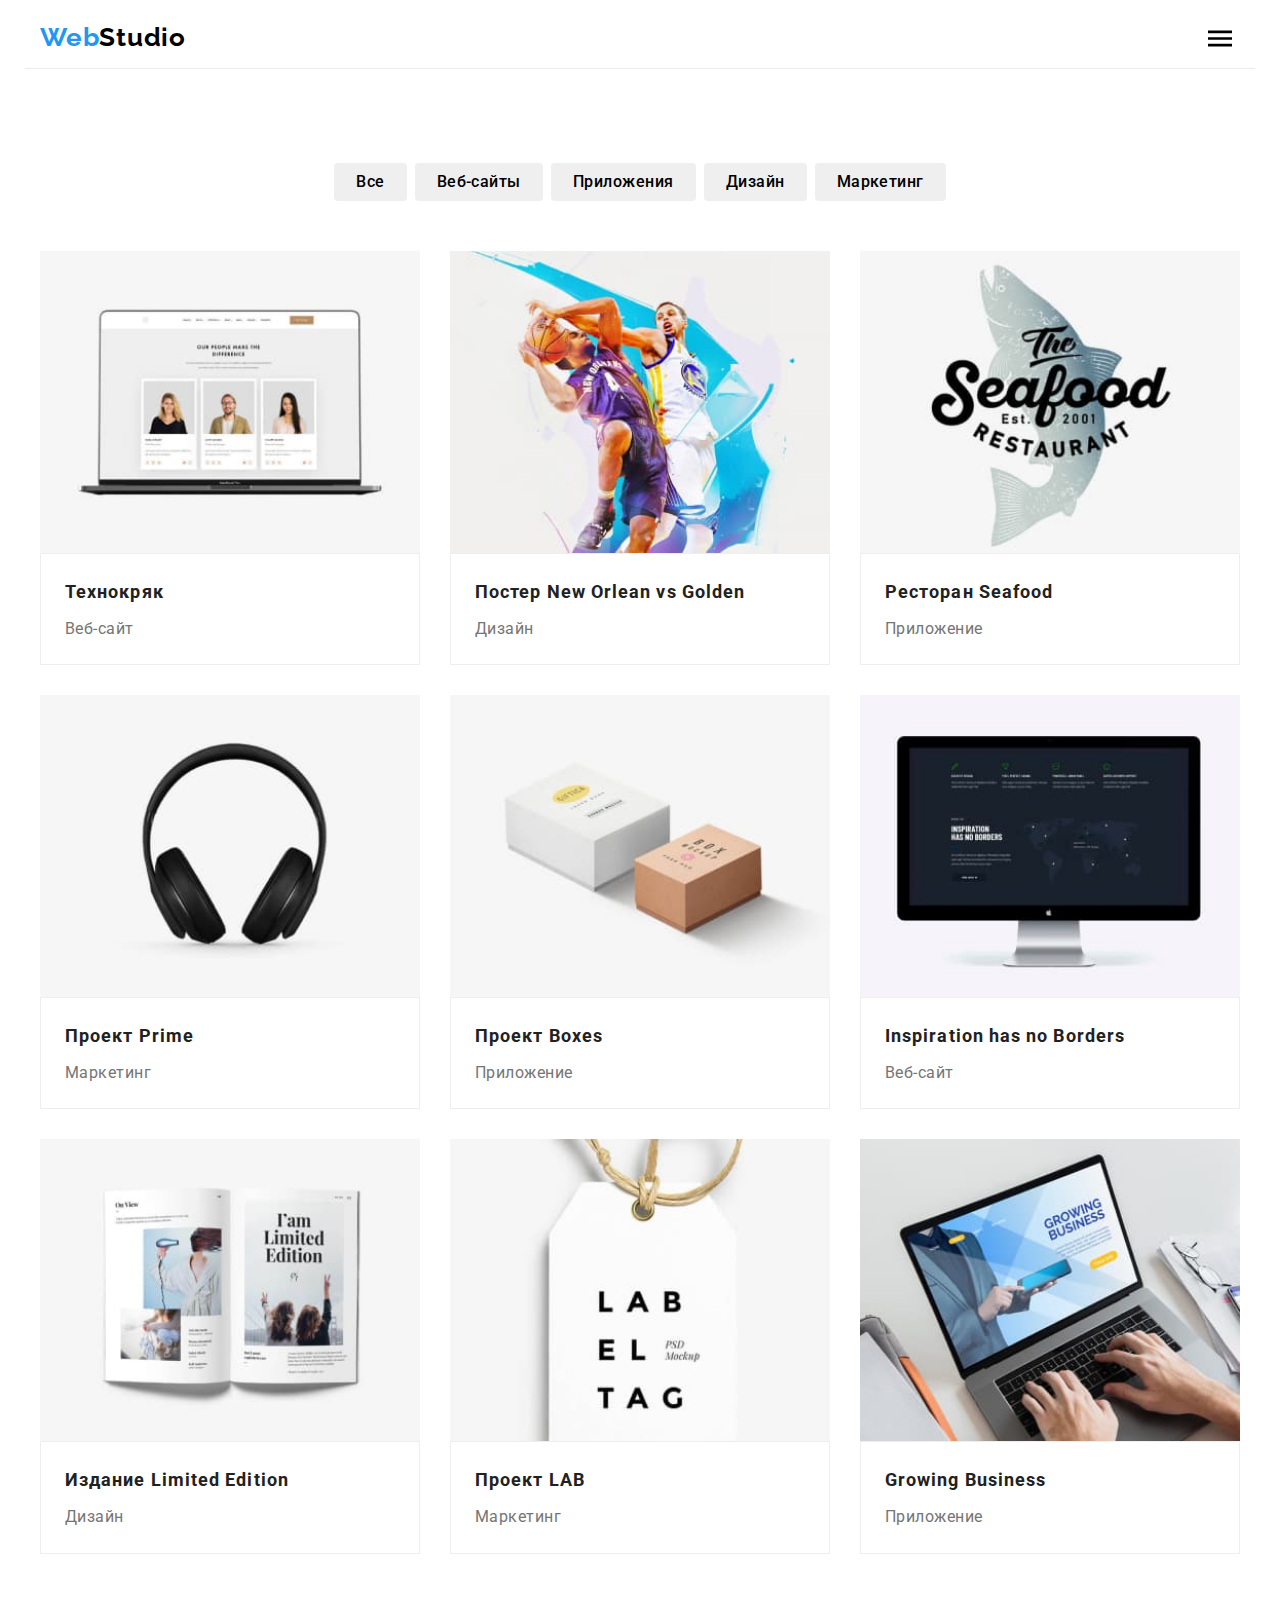
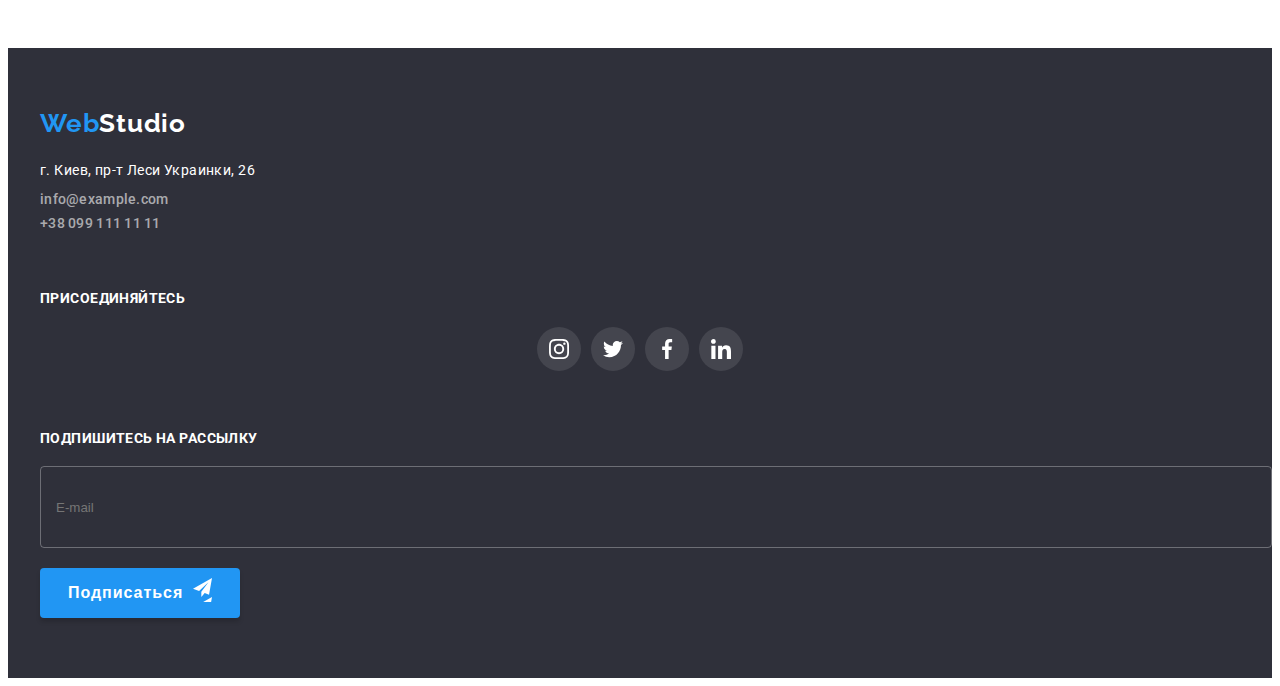
==== commit 0f96e941: "added header menu to portfolio" ====
--- a/portfolio.html
+++ b/portfolio.html
@@ -10,42 +10,50 @@
     <title>Document</title>
 </head>
 <body>
-    <header class="header-portfolio">
+    <header class="page-header">
         <div class="container main-nav">
             <nav class="site-nav">
                 <a href="" class="logo">Web<span>Studio</span></a>
-                <ul class="site-nav-list">
-                    <li class="site-nav-item">
-                        <a href="./index.html" class="link">Студия</a>
-                    </li>
-                    <li class="site-nav-item">
-                        <a href="./portfolio.html" class="link current">Портфолио</a>
-                    </li>
-                    <li class="site-nav-item">
-                        <a href="" class="link">Контакты</a>
-                    </li>
-                </ul>
+                <button type="button" class="site-nav-button" data-menu-button>
+                    <svg width="24" height="19" aria-label="переключатель мобильного меню">
+                        <use class="icon-close" href="./images/symbol-defs-mobile.svg#icon-close"></use>
+                        <use class="icon-menu" href="./images/symbol-defs-mobile.svg#icon-menu"></use>
+                    </svg>
+                </button>
+                <div class="container nav-menu" data-menu>
+                    <ul class="site-nav-list">
+                        <li class="site-nav-item">
+                            <a href="./index.html" class="link">Студия</a>
+                        </li>
+                        <li class="site-nav-item">
+                            <a href="" class="link current">Портфолио</a>
+                        </li>
+                        <li class="site-nav-item">
+                            <a href="" class="link">Контакты</a>
+                        </li>
+                    </ul>
+                    <address class="address-header">
+                        <ul class="address-list">
+                            <li class="item">
+                                <a href="mailto:info@devstudio.com" class="link">
+                                    <svg class="icon-envelope" width="16" height="12">
+                                        <use href="./images/symbol-defs.svg#icon-envelope-hover"></use>
+                                    </svg>
+                                    info@devstudio.com
+                                </a>
+                            </li>
+                            <li class="item">
+                                <a href="tel:+380961111111" class="link">
+                                    <svg class="icon-smartphone" width="10" height="16">
+                                        <use href="./images/symbol-defs.svg#icon-smartphone"></use>
+                                    </svg>
+                                    +38 096 111 11 11
+                                </a>
+                            </li>
+                        </ul>
+                    </address>
+                </div>
             </nav>
-            <address class="address-header">
-                <ul class="address-list">
-                    <li class="item">
-                        <a href="mailto:info@devstudio.com" class="link">
-                            <svg class="icon-envelope" width="16" height="12">
-                                <use href="./images/symbol-defs.svg#icon-envelope-hover"></use>
-                            </svg>
-                            info@devstudio.com
-                        </a>
-                    </li>
-                    <li class="item">
-                        <a href="tel:+380961111111" class="link">
-                            <svg class="icon-smartphone" width="10" height="16">
-                                <use href="./images/symbol-defs.svg#icon-smartphone"></use>
-                            </svg>
-                            +38 096 111 11 11
-                        </a>
-                    </li>
-                </ul>
-            </address>
         </div>
     </header>
     <main>
@@ -250,6 +258,6 @@
             </div>
         </div>
     </footer>
-    
+    <script src="./js/menu.js"></script>
 </body>
 </html>--- a/css/main.min.css
+++ b/css/main.min.css
@@ -1,2 +1,2 @@
-.nav-menu,.features,.team,.clients,.portfolio,.footer{padding-top:60px;padding-bottom:60px}.works-title{margin-top:0;margin-bottom:50px;font-weight:700;font-size:36px;line-height:1.17;text-align:center;letter-spacing:0.03em}.team-title,.clients-title{margin-top:0;margin-bottom:30px;font-weight:700;font-size:28px;line-height:1.17;text-align:center;letter-spacing:0.03em}.hero-link,.btn-send,.form-button{border:none;border-radius:4px;color:#fff;background:#2196F3;-webkit-box-shadow:0px 4px 4px rgba(0,0,0,0.15);box-shadow:0px 4px 4px rgba(0,0,0,0.15);font-weight:700;font-size:16px;line-height:1.9;letter-spacing:0.06em;cursor:pointer}body{background:#fff;color:#212121;font-family:"Roboto",sans-serif}a{text-decoration:none}ul{margin:0;padding:0;list-style:none}img{display:block;min-width:100%;height:auto}.link{display:-webkit-box;display:-ms-flexbox;display:flex}.container{margin-left:auto;margin-right:auto;padding-left:15px;padding-right:15px}@media screen and (min-width: 480px){.container{width:480px}}@media screen and (min-width: 768px){.container{width:768px}}@media screen and (min-width: 1200px){.container{width:1200px}}.visually-hidden{position:absolute;width:1px;height:1px;margin:-1px;border:0;padding:0;clip:rect(0 0 0 0);overflow:hidden}.page-header{position:relative}.site-nav{display:-webkit-box;display:-ms-flexbox;display:flex;-webkit-box-pack:justify;-ms-flex-pack:justify;justify-content:space-between;-webkit-box-align:center;-ms-flex-align:center;align-items:center;padding-top:10px;padding-bottom:10px}.site-nav-button{display:-webkit-inline-box;display:-ms-inline-flexbox;display:inline-flex;-webkit-box-pack:center;-ms-flex-pack:center;justify-content:center;-webkit-box-align:center;-ms-flex-align:center;align-items:center;margin:0;padding:0;width:40px;height:40px;border:none;background-color:transparent;color:#000}.site-nav-button:hover,.site-nav-button:focus{color:#2196F3}.site-nav-button .icon-close{display:none}.site-nav-button.is-open .icon-close{display:block}.site-nav-button.is-open .icon-menu{display:none}.icon-close,.icon-menu{fill:currentColor}.nav-menu{position:absolute;display:none;top:100%;left:0;width:100%;background-color:#fff}.nav-menu.is-open{display:block;-webkit-box-shadow:0px 4px 8px rgba(0,0,0,0.04),0px 2px 4px rgba(0,0,0,0.08),0px 1px 3px rgba(0,0,0,0.16);box-shadow:0px 4px 8px rgba(0,0,0,0.04),0px 2px 4px rgba(0,0,0,0.08),0px 1px 3px rgba(0,0,0,0.16)}.site-nav-list{font-weight:500;font-size:18px;line-height:1.17;letter-spacing:.02em;text-align:center}.site-nav-item:not(:last-child){margin-bottom:40px}.site-nav-item .link{display:inline-block;padding-bottom:8px;color:#212121;-webkit-transition:color 250ms cubic-bezier(0.4, 0, 0.2, 1);transition:color 250ms cubic-bezier(0.4, 0, 0.2, 1)}.site-nav-item .link.current,.site-nav-item .link:hover,.site-nav-item .link:focus{color:#2196F3}.link.current{position:relative}.link.current::after{content:"";position:absolute;left:0;bottom:0;display:block;width:100%;height:4px;background-color:#2196F3;border-radius:2px}.address-list{margin-top:60px;text-align:center}.address-list .item+.item{margin-top:18px}.address-list .link{display:block;text-align:center;font-weight:500;font-size:14px;line-height:1.14;letter-spacing:.02em;color:#757575;font-style:normal;-webkit-transition:color 250ms cubic-bezier(0.4, 0, 0.2, 1);transition:color 250ms cubic-bezier(0.4, 0, 0.2, 1)}.address-list .link:hover,.address-list .link:focus{color:#2196F3}.icon-envelope,.icon-smartphone{fill:currentColor;margin-right:10px}.logo{color:#2196F3;font-family:"Raleway",sans-serif;font-weight:700;font-size:26px;line-height:1.2;letter-spacing:0.03em}.logo span{color:#000}.footer span{color:#fff}.page-hero{margin:0 auto;padding-top:118px;padding-bottom:118px;max-width:1600px;background:#000;background-image:-webkit-gradient(linear, left top, right top, from(rgba(47,48,58,0.4)), to(rgba(47,48,58,0.4))),url(../images/indeximg/hero_img.jpg);background-image:linear-gradient(to right, rgba(47,48,58,0.4), rgba(47,48,58,0.4)),url(../images/indeximg/hero_img.jpg);background-repeat:no-repeat;background-size:cover;text-align:center}@media screen and (min-width: 1200px){.page-hero{padding-top:200px;padding-bottom:200px}}.hero-title{font-weight:900;font-size:26px;line-height:1.6;letter-spacing:.06em;margin:0;color:#fff;text-transform:uppercase}.hero-link{display:inline-block;margin-top:30px;padding:10px 32px;border:none;-webkit-transition:background 250ms cubic-bezier(0.4, 0, 0.2, 1);transition:background 250ms cubic-bezier(0.4, 0, 0.2, 1)}.hero-link:hover{background:#188CE8}@media screen and (min-width: 768px){.features-list{display:-webkit-box;display:-ms-flexbox;display:flex;-ms-flex-wrap:wrap;flex-wrap:wrap;margin:-15px}.features-item{width:calc((100% - 2 * 30px) / 2);margin:15px}}@media screen and (max-width: 767px){.features-item:not(:last-child){margin-bottom:30px}}@media screen and (min-width: 1200px){.features{padding-top:94px;padding-bottom:94px}.features-item{width:270px}}.features-icon{display:-webkit-box;display:-ms-flexbox;display:flex;-webkit-box-pack:center;-ms-flex-pack:center;justify-content:center;-webkit-box-align:center;-ms-flex-align:center;align-items:center;height:120px;margin-bottom:30px;background:#F5F4FA}.features-item h3{font-weight:700;font-size:14px;line-height:1.14;letter-spacing:.03em;margin-top:0;margin-bottom:10px;text-transform:uppercase;text-align:center}.features-item p{font-weight:400;font-size:14px;line-height:1.7;letter-spacing:.03em;margin-top:0;margin-bottom:0;color:#757575}.works{padding-bottom:94px}@media screen and (max-width: 1199px){.works{display:none}}.works-list{display:-webkit-box;display:-ms-flexbox;display:flex}.work.thumb{position:relative}.work-meta{position:absolute;left:0;bottom:0;width:100%;height:70px;padding:27px 80px;background:rgba(47,48,58,0.8)}.work-meta p{font-weight:700;font-size:14px;line-height:1.14;letter-spacing:.03em;margin:0px;text-transform:uppercase;text-align:center;color:#fff}.work-item:not(:last-child){margin-right:30px}.team{background:#F5F4FA}.team-item{background:#fff;-webkit-box-shadow:0px 1px 3px rgba(0,0,0,0.12),0px 1px 1px rgba(0,0,0,0.14),0px 2px 1px rgba(0,0,0,0.2);box-shadow:0px 1px 3px rgba(0,0,0,0.12),0px 1px 1px rgba(0,0,0,0.14),0px 2px 1px rgba(0,0,0,0.2);border-radius:0px 0px 4px 4px}@media screen and (max-width: 767px){.team-item:not(:last-child){margin-bottom:30px}}@media screen and (min-width: 768px){.team-list{display:-webkit-box;display:-ms-flexbox;display:flex;-ms-flex-wrap:wrap;flex-wrap:wrap}}@media screen and (min-width: 768px) and (max-width: 1199px){.team-list{margin:-15px}.team-item{width:calc((100% - 2 * 30px) / 2);margin:15px}}@media screen and (min-width: 1200px){.team{padding-top:94px;padding-bottom:94px}.team-title{font-weight:700;font-size:36px;line-height:1.17;letter-spacing:.03em;margin-bottom:50px}.team-item{width:270px;background:#fff;-webkit-box-shadow:0px 1px 3px rgba(0,0,0,0.12),0px 1px 1px rgba(0,0,0,0.14),0px 2px 1px rgba(0,0,0,0.2);box-shadow:0px 1px 3px rgba(0,0,0,0.12),0px 1px 1px rgba(0,0,0,0.14),0px 2px 1px rgba(0,0,0,0.2);border-radius:0px 0px 4px 4px}.team-item:not(:last-child){margin-right:30px}}.team-name{text-align:center;padding-top:30px;padding-bottom:24px}.team-name h3{font-weight:500;font-size:16px;line-height:1.2;letter-spacing:.03em;margin-top:0;margin-bottom:10px}.team-name p{font-weight:400;font-size:16px;line-height:1.2;letter-spacing:.03em;margin-top:0px;margin-bottom:16px;color:#757575}.social-list{display:-webkit-box;display:-ms-flexbox;display:flex;-webkit-box-pack:center;-ms-flex-pack:center;justify-content:center}.social-item:not(:last-child){margin-right:10px}.social-item .link{-webkit-box-pack:center;-ms-flex-pack:center;justify-content:center;-webkit-box-align:center;-ms-flex-align:center;align-items:center;width:44px;height:44px;background:#fff;border-radius:50%;color:#AFB1B8;-webkit-transition:color 250ms cubic-bezier(0.4, 0, 0.2, 1),background 250ms cubic-bezier(0.4, 0, 0.2, 1);transition:color 250ms cubic-bezier(0.4, 0, 0.2, 1),background 250ms cubic-bezier(0.4, 0, 0.2, 1)}.social-item .link:hover,.social-item .link:focus{background:#2196F3;color:#fff}.social-icon{fill:currentColor}.clients-list{display:-webkit-box;display:-ms-flexbox;display:flex;-ms-flex-wrap:wrap;flex-wrap:wrap}@media screen and (max-width: 1199px){.clients-list{margin:-15px}}.clients-item{width:calc((100% - 2 * 30px) / 2)}@media screen and (max-width: 1199px){.clients-item{margin:15px}}@media screen and (min-width: 768px){.clients-item{width:calc((100% - 3 * 30px) / 3)}}@media screen and (min-width: 1200px){.clients{padding-top:94px;padding-bottom:94px}.clients-title{font-weight:700;font-size:36px;line-height:1.17;letter-spacing:.03em;margin-bottom:50px}.clients-item{width:170px}.clients-item:not(:last-child){margin-right:30px}}.clients-item .link{-webkit-box-pack:center;-ms-flex-pack:center;justify-content:center;-webkit-box-align:center;-ms-flex-align:center;align-items:center;width:100%;height:90px;color:#AFB1B8;border:1px solid #afb1b8;border-radius:4px;-webkit-transition:color 250ms cubic-bezier(0.4, 0, 0.2, 1),border 250ms cubic-bezier(0.4, 0, 0.2, 1);transition:color 250ms cubic-bezier(0.4, 0, 0.2, 1),border 250ms cubic-bezier(0.4, 0, 0.2, 1)}.clients-item .link:hover,.clients-item .link:focus{border:1px solid #2196F3;color:#2196F3}.clients-icon{fill:currentColor}.backdrop{position:fixed;top:0;left:0;width:100%;height:100%;background-color:rgba(0,0,0,0.2);opacity:1;visibility:visible;overflow-y:scroll;-webkit-transition:opacity 250ms cubic-bezier(0.4, 0, 0.2, 1);transition:opacity 250ms cubic-bezier(0.4, 0, 0.2, 1)}.backdrop.is-hidden{opacity:0;visibility:hidden;pointer-events:none}.backdrop.is-hidden .modal{-webkit-transform:translate(-50%, -50%) scale(0.9);transform:translate(-50%, -50%) scale(0.9)}.modal{position:absolute;top:50%;left:50%;-webkit-transform:translate(-50%, -50%) scale(1);transform:translate(-50%, -50%) scale(1);width:450px;height:609px;padding:40px;background-color:#fff;-webkit-box-shadow:0px 1px 3px rgba(0,0,0,0.12),0px 1px 1px rgba(0,0,0,0.14),0px 2px 1px rgba(0,0,0,0.2);box-shadow:0px 1px 3px rgba(0,0,0,0.12),0px 1px 1px rgba(0,0,0,0.14),0px 2px 1px rgba(0,0,0,0.2);border-radius:4px;-webkit-transition:-webkit-transform 250ms cubic-bezier(0.4, 0, 0.2, 1);transition:-webkit-transform 250ms cubic-bezier(0.4, 0, 0.2, 1);transition:transform 250ms cubic-bezier(0.4, 0, 0.2, 1);transition:transform 250ms cubic-bezier(0.4, 0, 0.2, 1), -webkit-transform 250ms cubic-bezier(0.4, 0, 0.2, 1)}@media screen and (min-width: 1200px){.modal{width:530px;height:580px}}.btn-modal{position:absolute;top:8px;right:8px;display:-webkit-box;display:-ms-flexbox;display:flex;-webkit-box-pack:center;-ms-flex-pack:center;justify-content:center;-webkit-box-align:center;-ms-flex-align:center;align-items:center;padding:0;width:30px;height:30px;color:#000;background:#fff;border:1px solid rgba(0,0,0,0.1);border-radius:50%;-webkit-transition:color 250ms cubic-bezier(0.4, 0, 0.2, 1);transition:color 250ms cubic-bezier(0.4, 0, 0.2, 1)}.btn-modal:hover,.btn-modal:focus{color:#2196F3}.button-icon{width:100%;height:100%}.btn-icon{fill:currentColor}.modal-title{font-weight:700;font-size:20px;line-height:1.15;letter-spacing:.03em;margin-top:0;margin-bottom:12px;text-align:center}.form-field{position:relative;display:-webkit-box;display:-ms-flexbox;display:flex;-webkit-box-orient:vertical;-webkit-box-direction:normal;-ms-flex-direction:column;flex-direction:column;margin-bottom:10px;color:#000}.form-lable{font-weight:400;font-size:12px;line-height:1.17;letter-spacing:.01em;margin-bottom:4px;color:#757575}.form-input{padding-left:40px;height:40px;border:1px solid rgba(33,33,33,0.2);border-radius:4px}.form-input:focus-within{border:1px solid #2196F3;outline:none}.form-icon{position:absolute;top:50%;left:12px;fill:currentColor}.form-field:focus-within .form-icon{color:#2196F3}.form-comment{padding:12px;height:120px;border:1px solid rgba(33,33,33,0.2);border-radius:4px;resize:none}.form-comment:focus-within{border:1px solid #2196F3;outline:none}.form-comment::-webkit-input-placeholder{font-weight:400;font-size:12px;line-height:1.17;letter-spacing:.01em;color:rgba(117,117,117,0.5)}.form-comment:-ms-input-placeholder{font-weight:400;font-size:12px;line-height:1.17;letter-spacing:.01em;color:rgba(117,117,117,0.5)}.form-comment::-ms-input-placeholder{font-weight:400;font-size:12px;line-height:1.17;letter-spacing:.01em;color:rgba(117,117,117,0.5)}.form-comment::placeholder{font-weight:400;font-size:12px;line-height:1.17;letter-spacing:.01em;color:rgba(117,117,117,0.5)}.checkbox-field{font-weight:400;font-size:14px;line-height:1.7;letter-spacing:.03em;position:relative;margin-top:20px;text-align:center;color:#757575}.agreement-link{color:#2196F3;text-decoration:underline}.agreement-lable::after{content:"";position:absolute;top:4px;left:0;display:inline-block;width:16px;height:15px;background-color:#fff;border:2px solid #212121;border-radius:2px}.agreement:checked+.agreement-lable::after{border:2px solid #2196F3;background-color:#2196F3;background-image:url(../images/icon-check.svg);background-size:contain;background-origin:border-box}.btn-send{position:absolute;left:50%;-webkit-transform:translateX(-50%);transform:translateX(-50%);margin-top:30px;padding:10px 55px;-webkit-transition:background 250ms cubic-bezier(0.4, 0, 0.2, 1);transition:background 250ms cubic-bezier(0.4, 0, 0.2, 1)}.btn-send:hover{background:#188CE8}.portfolio{border-top:1px solid #ececec}.button-list{display:-webkit-box;display:-ms-flexbox;display:flex;-ms-flex-wrap:wrap;flex-wrap:wrap;margin-bottom:40px}@media screen and (min-width: 768px){.button-list{-webkit-box-pack:center;-ms-flex-pack:center;justify-content:center;margin-bottom:30px}}@media screen and (min-width: 1200px){.portfolio{padding-top:94px;padding-bottom:94px}.button-list{margin-bottom:50px}}.button-item:not(:last-child){margin-right:8px}@media screen and (max-width: 767px){.portfolio{padding-top:60px;padding-bottom:60px}.button-item:nth-last-child(-n+2){margin-top:15px}}.link-button{font-weight:500;font-size:16px;line-height:1.6;letter-spacing:.03em;padding:6px 22px;border:0px;border-radius:4px;font-family:inherit;text-align:center;-webkit-transition:color 250ms cubic-bezier(0.4, 0, 0.2, 1),background 250ms cubic-bezier(0.4, 0, 0.2, 1),-webkit-box-shadow 250ms cubic-bezier(0.4, 0, 0.2, 1);transition:color 250ms cubic-bezier(0.4, 0, 0.2, 1),background 250ms cubic-bezier(0.4, 0, 0.2, 1),-webkit-box-shadow 250ms cubic-bezier(0.4, 0, 0.2, 1);transition:color 250ms cubic-bezier(0.4, 0, 0.2, 1),background 250ms cubic-bezier(0.4, 0, 0.2, 1),box-shadow 250ms cubic-bezier(0.4, 0, 0.2, 1);transition:color 250ms cubic-bezier(0.4, 0, 0.2, 1),background 250ms cubic-bezier(0.4, 0, 0.2, 1),box-shadow 250ms cubic-bezier(0.4, 0, 0.2, 1),-webkit-box-shadow 250ms cubic-bezier(0.4, 0, 0.2, 1)}.link-button:hover,.link-button:focus{background:#2196F3;color:#fff;-webkit-box-shadow:0px 3px 1px rgba(0,0,0,0.1),0px 1px 2px rgba(0,0,0,0.08),0px 2px 2px rgba(0,0,0,0.12);box-shadow:0px 3px 1px rgba(0,0,0,0.1),0px 1px 2px rgba(0,0,0,0.08),0px 2px 2px rgba(0,0,0,0.12)}@media screen and (max-width: 767px){.project-element:not(:last-child){margin-bottom:30px}}@media screen and (min-width: 768px){.projects-list{display:-webkit-box;display:-ms-flexbox;display:flex;-ms-flex-wrap:wrap;flex-wrap:wrap;margin:-15px}.project-element{width:calc((100% - 2 * 30px) / 2);margin:15px}}@media screen and (min-width: 1200px){.project-element{width:calc((100% - 3 * 30px) / 3)}}.project-link{display:block}.project-link:hover{-webkit-box-shadow:0px 1px 1px rgba(0,0,0,0.12),0px 4px 4px rgba(0,0,0,0.06),1px 4px 6px rgba(0,0,0,0.16);box-shadow:0px 1px 1px rgba(0,0,0,0.12),0px 4px 4px rgba(0,0,0,0.06),1px 4px 6px rgba(0,0,0,0.16)}.project.thumb{position:relative;overflow:hidden}.project-overlay{position:absolute;top:0;left:0;width:100%;height:100%;padding:63px 24px;display:block;background:rgba(33,150,243,0.9);-webkit-transform:translateY(100%);transform:translateY(100%);-webkit-transition:-webkit-transform 250ms cubic-bezier(0.4, 0, 0.2, 1);transition:-webkit-transform 250ms cubic-bezier(0.4, 0, 0.2, 1);transition:transform 250ms cubic-bezier(0.4, 0, 0.2, 1);transition:transform 250ms cubic-bezier(0.4, 0, 0.2, 1), -webkit-transform 250ms cubic-bezier(0.4, 0, 0.2, 1)}.project-element:hover .project-overlay,.project-element:focus .project-overlay{-webkit-transform:translateY(0);transform:translateY(0)}.project-overlay p{font-weight:400;font-size:18px;line-height:1.56;letter-spacing:.03em;margin:0;color:#fff}.project-item{padding:20px 24px;border:1px solid #eee}.project-title{font-weight:700;font-size:18px;line-height:2;letter-spacing:.06em;margin-top:0;margin-bottom:4px;color:#212121}.project-type{font-weight:400;font-size:16px;line-height:1.9;letter-spacing:.03em;margin-top:0;margin-bottom:0;color:#757575}.footer{background:#2F303A}@media screen and (max-width: 767px){.footer{text-align:center}}.adrs-list{display:-webkit-box;display:-ms-flexbox;display:flex;-webkit-box-orient:vertical;-webkit-box-direction:normal;-ms-flex-direction:column;flex-direction:column;margin-top:20px}.adrs-list p{font-weight:400;font-size:14px;line-height:1.7;letter-spacing:.03em;margin-top:0;margin-bottom:0;color:#fff;font-style:normal}.adrs-link{font-weight:500;font-size:14px;line-height:1.1;letter-spacing:.02em;color:rgba(255,255,255,0.6);font-style:normal;-webkit-transition:color 250ms cubic-bezier(0.4, 0, 0.2, 1);transition:color 250ms cubic-bezier(0.4, 0, 0.2, 1)}.adrs-link:hover,.adrs-link:focus{color:#2196F3}.adrs-item:not(:first-child){margin-top:9px}.footer-links{margin-top:60px;margin-bottom:60px}.footer-links p{font-weight:700;font-size:14px;line-height:1.1;letter-spacing:.03em;margin-top:0;margin-bottom:20px;text-transform:uppercase;color:#fff}.footer-list{display:-webkit-box;display:-ms-flexbox;display:flex;-webkit-box-pack:center;-ms-flex-pack:center;justify-content:center}.footer-item:not(:last-child){margin-right:10px}.footer-item .link{-webkit-box-pack:center;-ms-flex-pack:center;justify-content:center;-webkit-box-align:center;-ms-flex-align:center;align-items:center;width:44px;height:44px;background:rgba(255,255,255,0.1);border-radius:50%;color:#fff;-webkit-transition:background 250ms cubic-bezier(0.4, 0, 0.2, 1);transition:background 250ms cubic-bezier(0.4, 0, 0.2, 1)}.footer-item .link:hover{background:#2196F3}.footer-icon{fill:currentColor}.footer-form p{font-weight:700;font-size:14px;line-height:1.1;letter-spacing:.03em;margin-top:0;margin-bottom:20px;text-transform:uppercase;color:#fff}.footer-input{margin-bottom:20px;padding:15px;width:100%;height:50px;color:#fff;background-color:transparent;border:1px solid rgba(255,255,255,0.3);border-radius:4px;outline:none}.form-button{display:-webkit-inline-box;display:-ms-inline-flexbox;display:inline-flex;padding:10px 28px;width:200px;height:50px;text-align:center;-webkit-transition:background 250ms cubic-bezier(0.4, 0, 0.2, 1);transition:background 250ms cubic-bezier(0.4, 0, 0.2, 1)}.form-button:hover{background:#188CE8}.form-button::after{content:"";display:inline-block;margin-left:10px;width:24px;height:24px;background:url(../images/icon-send.svg);background-size:contain}
+.nav-menu,.features,.team,.clients,.portfolio,.footer{padding-top:60px;padding-bottom:60px}.works-title{margin-top:0;margin-bottom:50px;font-weight:700;font-size:36px;line-height:1.17;text-align:center;letter-spacing:0.03em}.team-title,.clients-title{margin-top:0;margin-bottom:30px;font-weight:700;font-size:28px;line-height:1.17;text-align:center;letter-spacing:0.03em}.hero-link,.btn-send,.form-button{border:none;border-radius:4px;color:#fff;background:#2196F3;-webkit-box-shadow:0px 4px 4px rgba(0,0,0,0.15);box-shadow:0px 4px 4px rgba(0,0,0,0.15);font-weight:700;font-size:16px;line-height:1.9;letter-spacing:0.06em;cursor:pointer}body{background:#fff;color:#212121;font-family:"Roboto",sans-serif}a{text-decoration:none}ul{margin:0;padding:0;list-style:none}img{display:block;min-width:100%;height:auto}.link{display:-webkit-box;display:-ms-flexbox;display:flex}.container{margin-left:auto;margin-right:auto;padding-left:15px;padding-right:15px}@media screen and (min-width: 480px){.container{width:480px}}@media screen and (min-width: 768px){.container{width:768px}}@media screen and (min-width: 1200px){.container{width:1200px}}.visually-hidden{position:absolute;width:1px;height:1px;margin:-1px;border:0;padding:0;clip:rect(0 0 0 0);overflow:hidden}.page-header{position:relative}.site-nav{display:-webkit-box;display:-ms-flexbox;display:flex;-webkit-box-pack:justify;-ms-flex-pack:justify;justify-content:space-between;-webkit-box-align:center;-ms-flex-align:center;align-items:center;padding-top:10px;padding-bottom:10px}.site-nav-button{display:-webkit-inline-box;display:-ms-inline-flexbox;display:inline-flex;-webkit-box-pack:center;-ms-flex-pack:center;justify-content:center;-webkit-box-align:center;-ms-flex-align:center;align-items:center;margin:0;padding:0;width:40px;height:40px;border:none;background-color:transparent;color:#000}.site-nav-button:hover,.site-nav-button:focus{color:#2196F3}.site-nav-button .icon-close{display:none}.site-nav-button.is-open .icon-close{display:block}.site-nav-button.is-open .icon-menu{display:none}.icon-close,.icon-menu{fill:currentColor}.nav-menu{position:absolute;display:none;top:100%;left:0;width:100%;background-color:#fff;z-index:2}.nav-menu.is-open{display:block;-webkit-box-shadow:0px 4px 8px rgba(0,0,0,0.04),0px 2px 4px rgba(0,0,0,0.08),0px 1px 3px rgba(0,0,0,0.16);box-shadow:0px 4px 8px rgba(0,0,0,0.04),0px 2px 4px rgba(0,0,0,0.08),0px 1px 3px rgba(0,0,0,0.16)}.site-nav-list{font-weight:500;font-size:18px;line-height:1.17;letter-spacing:.02em;text-align:center}.site-nav-item:not(:last-child){margin-bottom:40px}.site-nav-item .link{display:inline-block;padding-bottom:8px;color:#212121;-webkit-transition:color 250ms cubic-bezier(0.4, 0, 0.2, 1);transition:color 250ms cubic-bezier(0.4, 0, 0.2, 1)}.site-nav-item .link.current,.site-nav-item .link:hover,.site-nav-item .link:focus{color:#2196F3}.link.current{position:relative}.link.current::after{content:"";position:absolute;left:0;bottom:0;display:block;width:100%;height:4px;background-color:#2196F3;border-radius:2px}.address-list{margin-top:60px;text-align:center}.address-list .item+.item{margin-top:18px}.address-list .link{display:block;text-align:center;font-weight:500;font-size:14px;line-height:1.14;letter-spacing:.02em;color:#757575;font-style:normal;-webkit-transition:color 250ms cubic-bezier(0.4, 0, 0.2, 1);transition:color 250ms cubic-bezier(0.4, 0, 0.2, 1)}.address-list .link:hover,.address-list .link:focus{color:#2196F3}.icon-envelope,.icon-smartphone{fill:currentColor;margin-right:10px}.logo{color:#2196F3;font-family:"Raleway",sans-serif;font-weight:700;font-size:26px;line-height:1.2;letter-spacing:0.03em}.logo span{color:#000}.footer span{color:#fff}.page-hero{margin:0 auto;padding-top:118px;padding-bottom:118px;max-width:1600px;background:#000;background-image:-webkit-gradient(linear, left top, right top, from(rgba(47,48,58,0.4)), to(rgba(47,48,58,0.4))),url(../images/indeximg/hero_img.jpg);background-image:linear-gradient(to right, rgba(47,48,58,0.4), rgba(47,48,58,0.4)),url(../images/indeximg/hero_img.jpg);background-repeat:no-repeat;background-size:cover;text-align:center}@media screen and (min-width: 1200px){.page-hero{padding-top:200px;padding-bottom:200px}}.hero-title{font-weight:900;font-size:26px;line-height:1.6;letter-spacing:.06em;margin:0;color:#fff;text-transform:uppercase}.hero-link{display:inline-block;margin-top:30px;padding:10px 32px;border:none;-webkit-transition:background 250ms cubic-bezier(0.4, 0, 0.2, 1);transition:background 250ms cubic-bezier(0.4, 0, 0.2, 1)}.hero-link:hover{background:#188CE8}@media screen and (min-width: 768px){.features-list{display:-webkit-box;display:-ms-flexbox;display:flex;-ms-flex-wrap:wrap;flex-wrap:wrap;margin:-15px}.features-item{width:calc((100% - 2 * 30px) / 2);margin:15px}}@media screen and (max-width: 767px){.features-item:not(:last-child){margin-bottom:30px}}@media screen and (min-width: 1200px){.features{padding-top:94px;padding-bottom:94px}.features-item{width:270px}}.features-icon{display:-webkit-box;display:-ms-flexbox;display:flex;-webkit-box-pack:center;-ms-flex-pack:center;justify-content:center;-webkit-box-align:center;-ms-flex-align:center;align-items:center;height:120px;margin-bottom:30px;background:#F5F4FA}.features-item h3{font-weight:700;font-size:14px;line-height:1.14;letter-spacing:.03em;margin-top:0;margin-bottom:10px;text-transform:uppercase;text-align:center}.features-item p{font-weight:400;font-size:14px;line-height:1.7;letter-spacing:.03em;margin-top:0;margin-bottom:0;color:#757575}.works{padding-bottom:94px}@media screen and (max-width: 1199px){.works{display:none}}.works-list{display:-webkit-box;display:-ms-flexbox;display:flex}.work.thumb{position:relative}.work-meta{position:absolute;left:0;bottom:0;width:100%;height:70px;padding:27px 80px;background:rgba(47,48,58,0.8)}.work-meta p{font-weight:700;font-size:14px;line-height:1.14;letter-spacing:.03em;margin:0px;text-transform:uppercase;text-align:center;color:#fff}.work-item:not(:last-child){margin-right:30px}.team{background:#F5F4FA}.team-item{background:#fff;-webkit-box-shadow:0px 1px 3px rgba(0,0,0,0.12),0px 1px 1px rgba(0,0,0,0.14),0px 2px 1px rgba(0,0,0,0.2);box-shadow:0px 1px 3px rgba(0,0,0,0.12),0px 1px 1px rgba(0,0,0,0.14),0px 2px 1px rgba(0,0,0,0.2);border-radius:0px 0px 4px 4px}@media screen and (max-width: 767px){.team-item:not(:last-child){margin-bottom:30px}}@media screen and (min-width: 768px){.team-list{display:-webkit-box;display:-ms-flexbox;display:flex;-ms-flex-wrap:wrap;flex-wrap:wrap}}@media screen and (min-width: 768px) and (max-width: 1199px){.team-list{margin:-15px}.team-item{width:calc((100% - 2 * 30px) / 2);margin:15px}}@media screen and (min-width: 1200px){.team{padding-top:94px;padding-bottom:94px}.team-title{font-weight:700;font-size:36px;line-height:1.17;letter-spacing:.03em;margin-bottom:50px}.team-item{width:270px;background:#fff;-webkit-box-shadow:0px 1px 3px rgba(0,0,0,0.12),0px 1px 1px rgba(0,0,0,0.14),0px 2px 1px rgba(0,0,0,0.2);box-shadow:0px 1px 3px rgba(0,0,0,0.12),0px 1px 1px rgba(0,0,0,0.14),0px 2px 1px rgba(0,0,0,0.2);border-radius:0px 0px 4px 4px}.team-item:not(:last-child){margin-right:30px}}.team-name{text-align:center;padding-top:30px;padding-bottom:24px}.team-name h3{font-weight:500;font-size:16px;line-height:1.2;letter-spacing:.03em;margin-top:0;margin-bottom:10px}.team-name p{font-weight:400;font-size:16px;line-height:1.2;letter-spacing:.03em;margin-top:0px;margin-bottom:16px;color:#757575}.social-list{display:-webkit-box;display:-ms-flexbox;display:flex;-webkit-box-pack:center;-ms-flex-pack:center;justify-content:center}.social-item:not(:last-child){margin-right:10px}.social-item .link{-webkit-box-pack:center;-ms-flex-pack:center;justify-content:center;-webkit-box-align:center;-ms-flex-align:center;align-items:center;width:44px;height:44px;background:#fff;border-radius:50%;color:#AFB1B8;-webkit-transition:color 250ms cubic-bezier(0.4, 0, 0.2, 1),background 250ms cubic-bezier(0.4, 0, 0.2, 1);transition:color 250ms cubic-bezier(0.4, 0, 0.2, 1),background 250ms cubic-bezier(0.4, 0, 0.2, 1)}.social-item .link:hover,.social-item .link:focus{background:#2196F3;color:#fff}.social-icon{fill:currentColor}.clients-list{display:-webkit-box;display:-ms-flexbox;display:flex;-ms-flex-wrap:wrap;flex-wrap:wrap}@media screen and (max-width: 1199px){.clients-list{margin:-15px}}.clients-item{width:calc((100% - 2 * 30px) / 2)}@media screen and (max-width: 1199px){.clients-item{margin:15px}}@media screen and (min-width: 768px){.clients-item{width:calc((100% - 3 * 30px) / 3)}}@media screen and (min-width: 1200px){.clients{padding-top:94px;padding-bottom:94px}.clients-title{font-weight:700;font-size:36px;line-height:1.17;letter-spacing:.03em;margin-bottom:50px}.clients-item{width:170px}.clients-item:not(:last-child){margin-right:30px}}.clients-item .link{-webkit-box-pack:center;-ms-flex-pack:center;justify-content:center;-webkit-box-align:center;-ms-flex-align:center;align-items:center;width:100%;height:90px;color:#AFB1B8;border:1px solid #afb1b8;border-radius:4px;-webkit-transition:color 250ms cubic-bezier(0.4, 0, 0.2, 1),border 250ms cubic-bezier(0.4, 0, 0.2, 1);transition:color 250ms cubic-bezier(0.4, 0, 0.2, 1),border 250ms cubic-bezier(0.4, 0, 0.2, 1)}.clients-item .link:hover,.clients-item .link:focus{border:1px solid #2196F3;color:#2196F3}.clients-icon{fill:currentColor}.backdrop{position:fixed;top:0;left:0;width:100%;height:100%;background-color:rgba(0,0,0,0.2);opacity:1;visibility:visible;overflow-y:scroll;-webkit-transition:opacity 250ms cubic-bezier(0.4, 0, 0.2, 1);transition:opacity 250ms cubic-bezier(0.4, 0, 0.2, 1)}.backdrop.is-hidden{opacity:0;visibility:hidden;pointer-events:none}.backdrop.is-hidden .modal{-webkit-transform:translate(-50%, -50%) scale(0.9);transform:translate(-50%, -50%) scale(0.9)}.modal{position:absolute;top:50%;left:50%;-webkit-transform:translate(-50%, -50%) scale(1);transform:translate(-50%, -50%) scale(1);width:450px;height:609px;padding:40px;background-color:#fff;-webkit-box-shadow:0px 1px 3px rgba(0,0,0,0.12),0px 1px 1px rgba(0,0,0,0.14),0px 2px 1px rgba(0,0,0,0.2);box-shadow:0px 1px 3px rgba(0,0,0,0.12),0px 1px 1px rgba(0,0,0,0.14),0px 2px 1px rgba(0,0,0,0.2);border-radius:4px;-webkit-transition:-webkit-transform 250ms cubic-bezier(0.4, 0, 0.2, 1);transition:-webkit-transform 250ms cubic-bezier(0.4, 0, 0.2, 1);transition:transform 250ms cubic-bezier(0.4, 0, 0.2, 1);transition:transform 250ms cubic-bezier(0.4, 0, 0.2, 1), -webkit-transform 250ms cubic-bezier(0.4, 0, 0.2, 1)}@media screen and (min-width: 1200px){.modal{width:530px;height:580px}}.btn-modal{position:absolute;top:8px;right:8px;display:-webkit-box;display:-ms-flexbox;display:flex;-webkit-box-pack:center;-ms-flex-pack:center;justify-content:center;-webkit-box-align:center;-ms-flex-align:center;align-items:center;padding:0;width:30px;height:30px;color:#000;background:#fff;border:1px solid rgba(0,0,0,0.1);border-radius:50%;-webkit-transition:color 250ms cubic-bezier(0.4, 0, 0.2, 1);transition:color 250ms cubic-bezier(0.4, 0, 0.2, 1)}.btn-modal:hover,.btn-modal:focus{color:#2196F3}.button-icon{width:100%;height:100%}.btn-icon{fill:currentColor}.modal-title{font-weight:700;font-size:20px;line-height:1.15;letter-spacing:.03em;margin-top:0;margin-bottom:12px;text-align:center}.form-field{position:relative;display:-webkit-box;display:-ms-flexbox;display:flex;-webkit-box-orient:vertical;-webkit-box-direction:normal;-ms-flex-direction:column;flex-direction:column;margin-bottom:10px;color:#000}.form-lable{font-weight:400;font-size:12px;line-height:1.17;letter-spacing:.01em;margin-bottom:4px;color:#757575}.form-input{padding-left:40px;height:40px;border:1px solid rgba(33,33,33,0.2);border-radius:4px}.form-input:focus-within{border:1px solid #2196F3;outline:none}.form-icon{position:absolute;top:50%;left:12px;fill:currentColor}.form-field:focus-within .form-icon{color:#2196F3}.form-comment{padding:12px;height:120px;border:1px solid rgba(33,33,33,0.2);border-radius:4px;resize:none}.form-comment:focus-within{border:1px solid #2196F3;outline:none}.form-comment::-webkit-input-placeholder{font-weight:400;font-size:12px;line-height:1.17;letter-spacing:.01em;color:rgba(117,117,117,0.5)}.form-comment:-ms-input-placeholder{font-weight:400;font-size:12px;line-height:1.17;letter-spacing:.01em;color:rgba(117,117,117,0.5)}.form-comment::-ms-input-placeholder{font-weight:400;font-size:12px;line-height:1.17;letter-spacing:.01em;color:rgba(117,117,117,0.5)}.form-comment::placeholder{font-weight:400;font-size:12px;line-height:1.17;letter-spacing:.01em;color:rgba(117,117,117,0.5)}.checkbox-field{font-weight:400;font-size:14px;line-height:1.7;letter-spacing:.03em;position:relative;margin-top:20px;text-align:center;color:#757575}.agreement-link{color:#2196F3;text-decoration:underline}.agreement-lable::after{content:"";position:absolute;top:4px;left:0;display:inline-block;width:16px;height:15px;background-color:#fff;border:2px solid #212121;border-radius:2px}.agreement:checked+.agreement-lable::after{border:2px solid #2196F3;background-color:#2196F3;background-image:url(../images/icon-check.svg);background-size:contain;background-origin:border-box}.btn-send{position:absolute;left:50%;-webkit-transform:translateX(-50%);transform:translateX(-50%);margin-top:30px;padding:10px 55px;-webkit-transition:background 250ms cubic-bezier(0.4, 0, 0.2, 1);transition:background 250ms cubic-bezier(0.4, 0, 0.2, 1)}.btn-send:hover{background:#188CE8}.portfolio{border-top:1px solid #ececec}.button-list{display:-webkit-box;display:-ms-flexbox;display:flex;-ms-flex-wrap:wrap;flex-wrap:wrap;margin-bottom:40px}@media screen and (min-width: 768px){.button-list{-webkit-box-pack:center;-ms-flex-pack:center;justify-content:center;margin-bottom:30px}}@media screen and (min-width: 1200px){.portfolio{padding-top:94px;padding-bottom:94px}.button-list{margin-bottom:50px}}.button-item:not(:last-child){margin-right:8px}@media screen and (max-width: 767px){.portfolio{padding-top:60px;padding-bottom:60px}.button-item:nth-last-child(-n+2){margin-top:15px}}.link-button{font-weight:500;font-size:16px;line-height:1.6;letter-spacing:.03em;padding:6px 22px;border:0px;border-radius:4px;font-family:inherit;text-align:center;-webkit-transition:color 250ms cubic-bezier(0.4, 0, 0.2, 1),background 250ms cubic-bezier(0.4, 0, 0.2, 1),-webkit-box-shadow 250ms cubic-bezier(0.4, 0, 0.2, 1);transition:color 250ms cubic-bezier(0.4, 0, 0.2, 1),background 250ms cubic-bezier(0.4, 0, 0.2, 1),-webkit-box-shadow 250ms cubic-bezier(0.4, 0, 0.2, 1);transition:color 250ms cubic-bezier(0.4, 0, 0.2, 1),background 250ms cubic-bezier(0.4, 0, 0.2, 1),box-shadow 250ms cubic-bezier(0.4, 0, 0.2, 1);transition:color 250ms cubic-bezier(0.4, 0, 0.2, 1),background 250ms cubic-bezier(0.4, 0, 0.2, 1),box-shadow 250ms cubic-bezier(0.4, 0, 0.2, 1),-webkit-box-shadow 250ms cubic-bezier(0.4, 0, 0.2, 1)}.link-button:hover,.link-button:focus{background:#2196F3;color:#fff;-webkit-box-shadow:0px 3px 1px rgba(0,0,0,0.1),0px 1px 2px rgba(0,0,0,0.08),0px 2px 2px rgba(0,0,0,0.12);box-shadow:0px 3px 1px rgba(0,0,0,0.1),0px 1px 2px rgba(0,0,0,0.08),0px 2px 2px rgba(0,0,0,0.12)}@media screen and (max-width: 767px){.project-element:not(:last-child){margin-bottom:30px}}@media screen and (min-width: 768px){.projects-list{display:-webkit-box;display:-ms-flexbox;display:flex;-ms-flex-wrap:wrap;flex-wrap:wrap;margin:-15px}.project-element{width:calc((100% - 2 * 30px) / 2);margin:15px}}@media screen and (min-width: 1200px){.project-element{width:calc((100% - 3 * 30px) / 3)}}.project-link{display:block}.project-link:hover{-webkit-box-shadow:0px 1px 1px rgba(0,0,0,0.12),0px 4px 4px rgba(0,0,0,0.06),1px 4px 6px rgba(0,0,0,0.16);box-shadow:0px 1px 1px rgba(0,0,0,0.12),0px 4px 4px rgba(0,0,0,0.06),1px 4px 6px rgba(0,0,0,0.16)}.project.thumb{position:relative;overflow:hidden}.project-overlay{position:absolute;top:0;left:0;width:100%;height:100%;padding:63px 24px;display:block;background:rgba(33,150,243,0.9);-webkit-transform:translateY(100%);transform:translateY(100%);-webkit-transition:-webkit-transform 250ms cubic-bezier(0.4, 0, 0.2, 1);transition:-webkit-transform 250ms cubic-bezier(0.4, 0, 0.2, 1);transition:transform 250ms cubic-bezier(0.4, 0, 0.2, 1);transition:transform 250ms cubic-bezier(0.4, 0, 0.2, 1), -webkit-transform 250ms cubic-bezier(0.4, 0, 0.2, 1)}.project-element:hover .project-overlay,.project-element:focus .project-overlay{-webkit-transform:translateY(0);transform:translateY(0)}.project-overlay p{font-weight:400;font-size:18px;line-height:1.56;letter-spacing:.03em;margin:0;color:#fff}.project-item{padding:20px 24px;border:1px solid #eee}.project-title{font-weight:700;font-size:18px;line-height:2;letter-spacing:.06em;margin-top:0;margin-bottom:4px;color:#212121}.project-type{font-weight:400;font-size:16px;line-height:1.9;letter-spacing:.03em;margin-top:0;margin-bottom:0;color:#757575}.footer{background:#2F303A}@media screen and (max-width: 767px){.footer{text-align:center}}.adrs-list{display:-webkit-box;display:-ms-flexbox;display:flex;-webkit-box-orient:vertical;-webkit-box-direction:normal;-ms-flex-direction:column;flex-direction:column;margin-top:20px}.adrs-list p{font-weight:400;font-size:14px;line-height:1.7;letter-spacing:.03em;margin-top:0;margin-bottom:0;color:#fff;font-style:normal}.adrs-link{font-weight:500;font-size:14px;line-height:1.1;letter-spacing:.02em;color:rgba(255,255,255,0.6);font-style:normal;-webkit-transition:color 250ms cubic-bezier(0.4, 0, 0.2, 1);transition:color 250ms cubic-bezier(0.4, 0, 0.2, 1)}.adrs-link:hover,.adrs-link:focus{color:#2196F3}.adrs-item:not(:first-child){margin-top:9px}.footer-links{margin-top:60px;margin-bottom:60px}.footer-links p{font-weight:700;font-size:14px;line-height:1.1;letter-spacing:.03em;margin-top:0;margin-bottom:20px;text-transform:uppercase;color:#fff}.footer-list{display:-webkit-box;display:-ms-flexbox;display:flex;-webkit-box-pack:center;-ms-flex-pack:center;justify-content:center}.footer-item:not(:last-child){margin-right:10px}.footer-item .link{-webkit-box-pack:center;-ms-flex-pack:center;justify-content:center;-webkit-box-align:center;-ms-flex-align:center;align-items:center;width:44px;height:44px;background:rgba(255,255,255,0.1);border-radius:50%;color:#fff;-webkit-transition:background 250ms cubic-bezier(0.4, 0, 0.2, 1);transition:background 250ms cubic-bezier(0.4, 0, 0.2, 1)}.footer-item .link:hover{background:#2196F3}.footer-icon{fill:currentColor}.footer-form p{font-weight:700;font-size:14px;line-height:1.1;letter-spacing:.03em;margin-top:0;margin-bottom:20px;text-transform:uppercase;color:#fff}.footer-input{margin-bottom:20px;padding:15px;width:100%;height:50px;color:#fff;background-color:transparent;border:1px solid rgba(255,255,255,0.3);border-radius:4px;outline:none}.form-button{display:-webkit-inline-box;display:-ms-inline-flexbox;display:inline-flex;padding:10px 28px;width:200px;height:50px;text-align:center;-webkit-transition:background 250ms cubic-bezier(0.4, 0, 0.2, 1);transition:background 250ms cubic-bezier(0.4, 0, 0.2, 1)}.form-button:hover{background:#188CE8}.form-button::after{content:"";display:inline-block;margin-left:10px;width:24px;height:24px;background:url(../images/icon-send.svg);background-size:contain}
 /*# sourceMappingURL=main.min.css.map */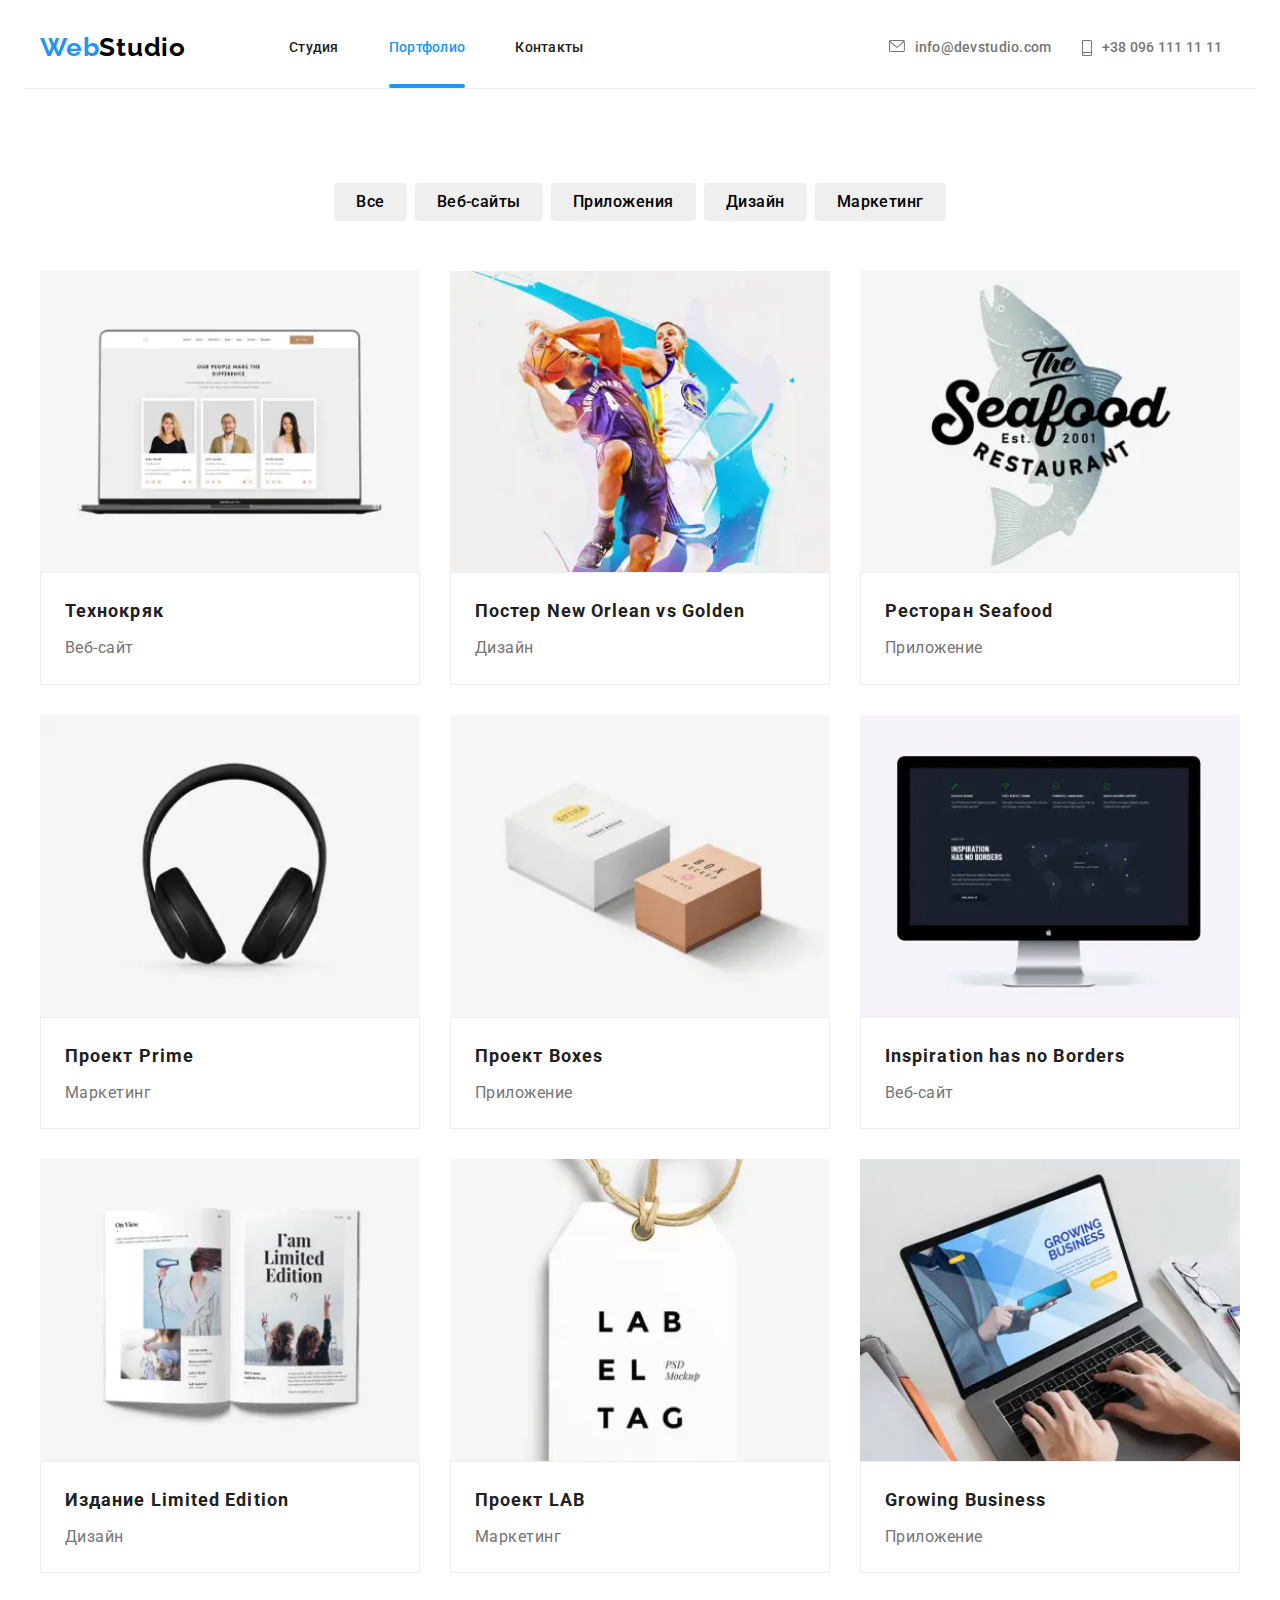
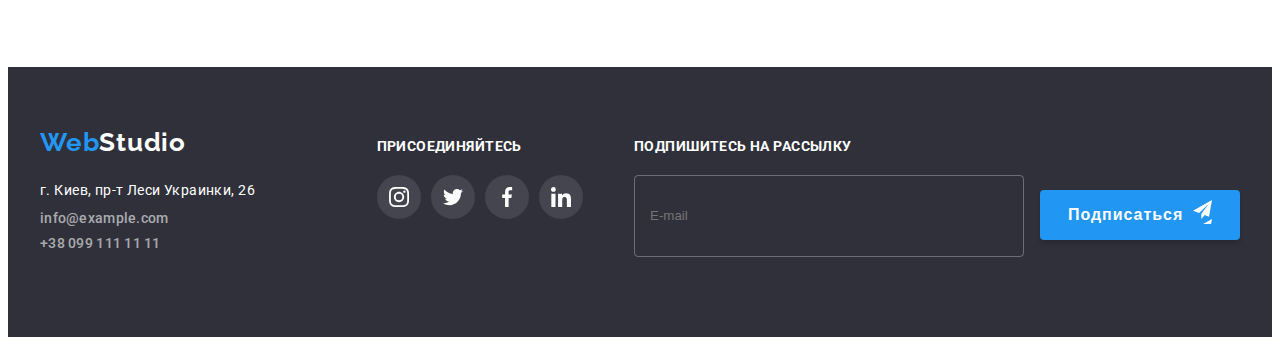
==== commit 989b142a: "added images" ====
--- a/portfolio.html
+++ b/portfolio.html
@@ -80,7 +80,63 @@
                 <li class="project-element">
                     <a href="" class="project-link">
                         <div class="project thumb">
-                            <img src="./images/portfolioimg/img.jpg" alt="технокряк" width="370">
+                            <picture>
+                                <source
+                                    srcset="
+                                        ./images/portfolio/desktop/tehnokryak.webp 1x,
+                                        ./images/portfolio/desktop/tehnokryak@2x.webp 2x,
+                                        ./images/portfolio/desktop/tehnokryak@3x.webp 3x
+                                    "
+                                    media="(min-width: 1200px)"
+                                    type="image/webp"
+                                >
+                                <source
+                                    srcset="
+                                        ./images/portfolio/tablet/tehnokryak.webp 1x,
+                                        ./images/portfolio/tablet/tehnokryak@2x.webp 2x,
+                                        ./images/portfolio/tablet/tehnokryak@3x.webp 3x
+                                    "
+                                    media="(min-width: 768px)"
+                                    type="image/webp"
+                                >
+                                <source
+                                    srcset="
+                                        ./images/portfolio/mobile/tehnokryak.webp 1x,
+                                        ./images/portfolio/mobile/tehnokryak@2x.webp 2x,
+                                        ./images/portfolio/mobile/tehnokryak@3x.webp 3x
+                                    "
+                                    media="(max-width: 767px)"
+                                    type="image/webp"
+                                >
+                                <source
+                                    srcset="
+                                        ./images/portfolio/desktop/tehnokryak.jpg 1x,
+                                        ./images/portfolio/desktop/tehnokryak@2x.jpg 2x,
+                                        ./images/portfolio/desktop/tehnokryak@3x.jpg 3x
+                                    "
+                                    media="(min-width: 1200px)"
+                                >
+                                <source
+                                    srcset="
+                                        ./images/portfolio/tablet/tehnokryak.jpg 1x,
+                                        ./images/portfolio/tablet/tehnokryak@2x.jpg 2x,
+                                        ./images/portfolio/tablet/tehnokryak@3x.jpg 3x
+                                    "
+                                    media="(min-width: 768px)"
+                                >
+                                <source
+                                    srcset="
+                                        ./images/portfolio/mobile/tehnokryak.jpg 1x,
+                                        ./images/portfolio/mobile/tehnokryak@2x.jpg 2x,
+                                        ./images/portfolio/mobile/tehnokryak@3x.jpg 3x
+                                    "
+                                    media="(max-width: 767px)"
+                                >
+                                <img
+                                    src="./images/portfolio/desktop/tehnokryak.jpg"
+                                    alt="технокряк"
+                                >
+                            </picture>
                             <div class="project-overlay">
                                 <p>Lorem ipsum dolor sit amet, consectetur adipisicing elit. Temporibus et sequi dolorem sapiente explicabo atque id quas aut? Possimus eos ad animi, similique eaque a eius excepturi quaerat nemo ab?</p>
                             </div>
@@ -94,7 +150,63 @@
                 <li class="project-element">
                     <a href="" class="project-link">
                         <div class="project thumb">
-                            <img src="./images/portfolioimg/poster.jpg" alt="постер" width="370">
+                            <picture>
+                                <source
+                                    srcset="
+                                        ./images/portfolio/desktop/poster.webp 1x,
+                                        ./images/portfolio/desktop/poster@2x.webp 2x,
+                                        ./images/portfolio/desktop/poster@3x.webp 3x
+                                    "
+                                    media="(min-width: 1200px)"
+                                    type="image/webp"
+                                >
+                                <source
+                                    srcset="
+                                        ./images/portfolio/tablet/poster.webp 1x,
+                                        ./images/portfolio/tablet/poster@2x.webp 2x,
+                                        ./images/portfolio/tablet/poster@3x.webp 3x
+                                    "
+                                    media="(min-width: 768px)"
+                                    type="image/webp"
+                                >
+                                <source
+                                    srcset="
+                                        ./images/portfolio/mobile/poster.webp 1x,
+                                        ./images/portfolio/mobile/poster@2x.webp 2x,
+                                        ./images/portfolio/mobile/poster@3x.webp 3x
+                                    "
+                                    media="(max-width: 767px)"
+                                    type="image/webp"
+                                >
+                                <source
+                                    srcset="
+                                        ./images/portfolio/desktop/poster.jpg 1x,
+                                        ./images/portfolio/desktop/poster@2x.jpg 2x,
+                                        ./images/portfolio/desktop/poster@3x.jpg 3x
+                                    "
+                                    media="(min-width: 1200px)"
+                                >
+                                <source
+                                    srcset="
+                                        ./images/portfolio/tablet/poster.jpg 1x,
+                                        ./images/portfolio/tablet/poster@2x.jpg 2x,
+                                        ./images/portfolio/tablet/poster@3x.jpg 3x
+                                    "
+                                    media="(min-width: 768px)"
+                                >
+                                <source
+                                    srcset="
+                                        ./images/portfolio/mobile/poster.jpg 1x,
+                                        ./images/portfolio/mobile/poster@2x.jpg 2x,
+                                        ./images/portfolio/mobile/poster@3x.jpg 3x
+                                    "
+                                    media="(max-width: 767px)"
+                                >
+                                <img
+                                    src="./images/portfolio/desktop/poster.jpg"
+                                    alt="постер"
+                                >
+                            </picture>
                             <div class="project-overlay">
                                 <p>Lorem ipsum dolor sit amet, consectetur adipisicing elit. Temporibus et sequi dolorem sapiente explicabo atque id quas aut? Possimus eos ad animi, similique eaque a eius excepturi quaerat nemo ab?</p>
                             </div>
@@ -108,7 +220,63 @@
                 <li class="project-element">
                     <a href="" class="project-link">
                         <div class="project thumb">
-                            <img src="./images/portfolioimg/restoran.jpg" alt="ресторан" width="370">
+                            <picture>
+                                <source
+                                    srcset="
+                                        ./images/portfolio/desktop/seafood.webp 1x,
+                                        ./images/portfolio/desktop/seafood@2x.webp 2x,
+                                        ./images/portfolio/desktop/seafood@3x.webp 3x
+                                    "
+                                    media="(min-width: 1200px)"
+                                    type="image/webp"
+                                >
+                                <source
+                                    srcset="
+                                        ./images/portfolio/tablet/seafood.webp 1x,
+                                        ./images/portfolio/tablet/seafood@2x.webp 2x,
+                                        ./images/portfolio/tablet/seafood@3x.webp 3x
+                                    "
+                                    media="(min-width: 768px)"
+                                    type="image/webp"
+                                >
+                                <source
+                                    srcset="
+                                        ./images/portfolio/mobile/seafood.webp 1x,
+                                        ./images/portfolio/mobile/seafood@2x.webp 2x,
+                                        ./images/portfolio/mobile/seafood@3x.webp 3x
+                                    "
+                                    media="(max-width: 767px)"
+                                    type="image/webp"
+                                >
+                                <source
+                                    srcset="
+                                        ./images/portfolio/desktop/seafood.jpg 1x,
+                                        ./images/portfolio/desktop/seafood@2x.jpg 2x,
+                                        ./images/portfolio/desktop/seafood@3x.jpg 3x
+                                    "
+                                    media="(min-width: 1200px)"
+                                >
+                                <source
+                                    srcset="
+                                        ./images/portfolio/tablet/seafood.jpg 1x,
+                                        ./images/portfolio/tablet/seafood@2x.jpg 2x,
+                                        ./images/portfolio/tablet/seafood@3x.jpg 3x
+                                    "
+                                    media="(min-width: 768px)"
+                                >
+                                <source
+                                    srcset="
+                                        ./images/portfolio/mobile/seafood.jpg 1x,
+                                        ./images/portfolio/mobile/seafood@2x.jpg 2x,
+                                        ./images/portfolio/mobile/seafood@3x.jpg 3x
+                                    "
+                                    media="(max-width: 767px)"
+                                >
+                                <img
+                                    src="./images/portfolio/desktop/seafood.jpg"
+                                    alt="ресторан"
+                                >
+                            </picture>
                             <div class="project-overlay">
                                 <p>Lorem ipsum dolor sit amet, consectetur adipisicing elit. Temporibus et sequi dolorem sapiente explicabo atque id quas aut? Possimus eos ad animi, similique eaque a eius excepturi quaerat nemo ab?</p>
                             </div>
@@ -122,7 +290,63 @@
                 <li class="project-element">
                     <a href="" class="project-link">
                         <div class="project thumb">
-                            <img src="./images/portfolioimg/prime.jpg" alt="проект прайм" width="370">
+                            <picture>
+                                <source
+                                    srcset="
+                                        ./images/portfolio/desktop/prime.webp 1x,
+                                        ./images/portfolio/desktop/prime@2x.webp 2x,
+                                        ./images/portfolio/desktop/prime@3x.webp 3x
+                                    "
+                                    media="(min-width: 1200px)"
+                                    type="image/webp"
+                                >
+                                <source
+                                    srcset="
+                                        ./images/portfolio/tablet/prime.webp 1x,
+                                        ./images/portfolio/tablet/prime@2x.webp 2x,
+                                        ./images/portfolio/tablet/prime@3x.webp 3x
+                                    "
+                                    media="(min-width: 768px)"
+                                    type="image/webp"
+                                >
+                                <source
+                                    srcset="
+                                        ./images/portfolio/mobile/prime.webp 1x,
+                                        ./images/portfolio/mobile/prime@2x.webp 2x,
+                                        ./images/portfolio/mobile/prime@3x.webp 3x
+                                    "
+                                    media="(max-width: 767px)"
+                                    type="image/webp"
+                                >
+                                <source
+                                    srcset="
+                                        ./images/portfolio/desktop/prime.jpg 1x,
+                                        ./images/portfolio/desktop/prime@2x.jpg 2x,
+                                        ./images/portfolio/desktop/prime@3x.jpg 3x
+                                    "
+                                    media="(min-width: 1200px)"
+                                >
+                                <source
+                                    srcset="
+                                        ./images/portfolio/tablet/prime.jpg 1x,
+                                        ./images/portfolio/tablet/prime@2x.jpg 2x,
+                                        ./images/portfolio/tablet/prime@3x.jpg 3x
+                                    "
+                                    media="(min-width: 768px)"
+                                >
+                                <source
+                                    srcset="
+                                        ./images/portfolio/mobile/prime.jpg 1x,
+                                        ./images/portfolio/mobile/prime@2x.jpg 2x,
+                                        ./images/portfolio/mobile/prime@3x.jpg 3x
+                                    "
+                                    media="(max-width: 767px)"
+                                >
+                                <img
+                                    src="./images/portfolio/desktop/prime.jpg"
+                                    alt="проект прайм"
+                                >
+                            </picture>
                             <div class="project-overlay">
                                 <p>Lorem ipsum dolor sit amet, consectetur adipisicing elit. Temporibus et sequi dolorem sapiente explicabo atque id quas aut? Possimus eos ad animi, similique eaque a eius excepturi quaerat nemo ab?</p>
                             </div>
@@ -136,7 +360,63 @@
                 <li class="project-element">
                     <a href="" class="project-link">
                         <div class="project thumb">
-                            <img src="./images/portfolioimg/boxes.jpg" alt="проект боксы" width="370">
+                            <picture>
+                                <source
+                                    srcset="
+                                        ./images/portfolio/desktop/boxes.webp 1x,
+                                        ./images/portfolio/desktop/boxes@2x.webp 2x,
+                                        ./images/portfolio/desktop/boxes@3x.webp 3x
+                                    "
+                                    media="(min-width: 1200px)"
+                                    type="image/webp"
+                                >
+                                <source
+                                    srcset="
+                                        ./images/portfolio/tablet/boxes.webp 1x,
+                                        ./images/portfolio/tablet/boxes@2x.webp 2x,
+                                        ./images/portfolio/tablet/boxes@3x.webp 3x
+                                    "
+                                    media="(min-width: 768px)"
+                                    type="image/webp"
+                                >
+                                <source
+                                    srcset="
+                                        ./images/portfolio/mobile/boxes.webp 1x,
+                                        ./images/portfolio/mobile/boxes@2x.webp 2x,
+                                        ./images/portfolio/mobile/boxes@3x.webp 3x
+                                    "
+                                    media="(max-width: 767px)"
+                                    type="image/webp"
+                                >
+                                <source
+                                    srcset="
+                                        ./images/portfolio/desktop/boxes.jpg 1x,
+                                        ./images/portfolio/desktop/boxes@2x.jpg 2x,
+                                        ./images/portfolio/desktop/boxes@3x.jpg 3x
+                                    "
+                                    media="(min-width: 1200px)"
+                                >
+                                <source
+                                    srcset="
+                                        ./images/portfolio/tablet/boxes.jpg 1x,
+                                        ./images/portfolio/tablet/boxes@2x.jpg 2x,
+                                        ./images/portfolio/tablet/boxes@3x.jpg 3x
+                                    "
+                                    media="(min-width: 768px)"
+                                >
+                                <source
+                                    srcset="
+                                        ./images/portfolio/mobile/boxes.jpg 1x,
+                                        ./images/portfolio/mobile/boxes@2x.jpg 2x,
+                                        ./images/portfolio/mobile/boxes@3x.jpg 3x
+                                    "
+                                    media="(max-width: 767px)"
+                                >
+                                <img
+                                    src="./images/portfolio/desktop/boxes.jpg"
+                                    alt="проект боксы"
+                                >
+                            </picture>
                             <div class="project-overlay">
                                 <p>Lorem ipsum dolor sit amet, consectetur adipisicing elit. Temporibus et sequi dolorem sapiente explicabo atque id quas aut? Possimus eos ad animi, similique eaque a eius excepturi quaerat nemo ab?</p>
                             </div>
@@ -150,7 +430,63 @@
                 <li class="project-element">
                     <a href="" class="project-link">
                         <div class="project thumb">
-                            <img src="./images/portfolioimg/insp.jpg" alt="фото" width="370">
+                            <picture>
+                                <source
+                                    srcset="
+                                        ./images/portfolio/desktop/inspiration.webp 1x,
+                                        ./images/portfolio/desktop/inspiration@2x.webp 2x,
+                                        ./images/portfolio/desktop/inspiration@3x.webp 3x
+                                    "
+                                    media="(min-width: 1200px)"
+                                    type="image/webp"
+                                >
+                                <source
+                                    srcset="
+                                        ./images/portfolio/tablet/inspiration.webp 1x,
+                                        ./images/portfolio/tablet/inspiration@2x.webp 2x,
+                                        ./images/portfolio/tablet/inspiration@3x.webp 3x
+                                    "
+                                    media="(min-width: 768px)"
+                                    type="image/webp"
+                                >
+                                <source
+                                    srcset="
+                                        ./images/portfolio/mobile/inspiration.webp 1x,
+                                        ./images/portfolio/mobile/inspiration@2x.webp 2x,
+                                        ./images/portfolio/mobile/inspiration@3x.webp 3x
+                                    "
+                                    media="(max-width: 767px)"
+                                    type="image/webp"
+                                >
+                                <source
+                                    srcset="
+                                        ./images/portfolio/desktop/inspiration.jpg 1x,
+                                        ./images/portfolio/desktop/inspiration@2x.jpg 2x,
+                                        ./images/portfolio/desktop/inspiration@3x.jpg 3x
+                                    "
+                                    media="(min-width: 1200px)"
+                                >
+                                <source
+                                    srcset="
+                                        ./images/portfolio/tablet/inspiration.jpg 1x,
+                                        ./images/portfolio/tablet/inspiration@2x.jpg 2x,
+                                        ./images/portfolio/tablet/inspiration@3x.jpg 3x
+                                    "
+                                    media="(min-width: 768px)"
+                                >
+                                <source
+                                    srcset="
+                                        ./images/portfolio/mobile/inspiration.jpg 1x,
+                                        ./images/portfolio/mobile/inspiration@2x.jpg 2x,
+                                        ./images/portfolio/mobile/inspiration@3x.jpg 3x
+                                    "
+                                    media="(max-width: 767px)"
+                                >
+                                <img
+                                    src="./images/portfolio/desktop/inspiration.jpg"
+                                    alt="проект"
+                                >
+                            </picture>
                             <div class="project-overlay">
                                 <p>Lorem ipsum dolor sit amet, consectetur adipisicing elit. Temporibus et sequi dolorem sapiente explicabo atque id quas aut? Possimus eos ad animi, similique eaque a eius excepturi quaerat nemo ab?</p>
                             </div>
@@ -164,7 +500,63 @@
                 <li class="project-element">
                     <a href="" class="project-link">
                         <div class="project thumb">
-                            <img src="./images/portfolioimg/edition.jpg" alt="издание" width="370">
+                            <picture>
+                                <source
+                                    srcset="
+                                        ./images/portfolio/desktop/edition.webp 1x,
+                                        ./images/portfolio/desktop/edition@2x.webp 2x,
+                                        ./images/portfolio/desktop/edition@3x.webp 3x
+                                    "
+                                    media="(min-width: 1200px)"
+                                    type="image/webp"
+                                >
+                                <source
+                                    srcset="
+                                        ./images/portfolio/tablet/edition.webp 1x,
+                                        ./images/portfolio/tablet/edition@2x.webp 2x,
+                                        ./images/portfolio/tablet/edition@3x.webp 3x
+                                    "
+                                    media="(min-width: 768px)"
+                                    type="image/webp"
+                                >
+                                <source
+                                    srcset="
+                                        ./images/portfolio/mobile/edition.webp 1x,
+                                        ./images/portfolio/mobile/edition@2x.webp 2x,
+                                        ./images/portfolio/mobile/edition@3x.webp 3x
+                                    "
+                                    media="(max-width: 767px)"
+                                    type="image/webp"
+                                >
+                                <source
+                                    srcset="
+                                        ./images/portfolio/desktop/edition.jpg 1x,
+                                        ./images/portfolio/desktop/edition@2x.jpg 2x,
+                                        ./images/portfolio/desktop/edition@3x.jpg 3x
+                                    "
+                                    media="(min-width: 1200px)"
+                                >
+                                <source
+                                    srcset="
+                                        ./images/portfolio/tablet/edition.jpg 1x,
+                                        ./images/portfolio/tablet/edition@2x.jpg 2x,
+                                        ./images/portfolio/tablet/edition@3x.jpg 3x
+                                    "
+                                    media="(min-width: 768px)"
+                                >
+                                <source
+                                    srcset="
+                                        ./images/portfolio/mobile/edition.jpg 1x,
+                                        ./images/portfolio/mobile/edition@2x.jpg 2x,
+                                        ./images/portfolio/mobile/edition@3x.jpg 3x
+                                    "
+                                    media="(max-width: 767px)"
+                                >
+                                <img
+                                    src="./images/portfolio/desktop/edition.jpg"
+                                    alt="издание"
+                                >
+                            </picture>
                             <div class="project-overlay">
                                 <p>Lorem ipsum dolor sit amet, consectetur adipisicing elit. Temporibus et sequi dolorem sapiente explicabo atque id quas aut? Possimus eos ad animi, similique eaque a eius excepturi quaerat nemo ab?</p>
                             </div>
@@ -178,7 +570,63 @@
                 <li class="project-element">
                     <a href="" class="project-link">
                         <div class="project thumb">
-                            <img src="./images/portfolioimg/proekt.jpg" alt="лаб" width="370">
+                            <picture>
+                                <source
+                                    srcset="
+                                        ./images/portfolio/desktop/lab.webp 1x,
+                                        ./images/portfolio/desktop/lab@2x.webp 2x,
+                                        ./images/portfolio/desktop/lab@3x.webp 3x
+                                    "
+                                    media="(min-width: 1200px)"
+                                    type="image/webp"
+                                >
+                                <source
+                                    srcset="
+                                        ./images/portfolio/tablet/lab.webp 1x,
+                                        ./images/portfolio/tablet/lab@2x.webp 2x,
+                                        ./images/portfolio/tablet/lab@3x.webp 3x
+                                    "
+                                    media="(min-width: 768px)"
+                                    type="image/webp"
+                                >
+                                <source
+                                    srcset="
+                                        ./images/portfolio/mobile/lab.webp 1x,
+                                        ./images/portfolio/mobile/lab@2x.webp 2x,
+                                        ./images/portfolio/mobile/lab@3x.webp 3x
+                                    "
+                                    media="(max-width: 767px)"
+                                    type="image/webp"
+                                >
+                                <source
+                                    srcset="
+                                        ./images/portfolio/desktop/lab.jpg 1x,
+                                        ./images/portfolio/desktop/lab@2x.jpg 2x,
+                                        ./images/portfolio/desktop/lab@3x.jpg 3x
+                                    "
+                                    media="(min-width: 1200px)"
+                                >
+                                <source
+                                    srcset="
+                                        ./images/portfolio/tablet/lab.jpg 1x,
+                                        ./images/portfolio/tablet/lab@2x.jpg 2x,
+                                        ./images/portfolio/tablet/lab@3x.jpg 3x
+                                    "
+                                    media="(min-width: 768px)"
+                                >
+                                <source
+                                    srcset="
+                                        ./images/portfolio/mobile/lab.jpg 1x,
+                                        ./images/portfolio/mobile/lab@2x.jpg 2x,
+                                        ./images/portfolio/mobile/lab@3x.jpg 3x
+                                    "
+                                    media="(max-width: 767px)"
+                                >
+                                <img
+                                    src="./images/portfolio/desktop/lab.jpg"
+                                    alt="проект лаб"
+                                >
+                            </picture>
                             <div class="project-overlay">
                                 <p>Lorem ipsum dolor sit amet, consectetur adipisicing elit. Temporibus et sequi dolorem sapiente explicabo atque id quas aut? Possimus eos ad animi, similique eaque a eius excepturi quaerat nemo ab?</p>
                             </div>
@@ -192,7 +640,63 @@
                 <li class="project-element">
                     <a href="" class="project-link">
                         <div class="project thumb">
-                            <img src="./images/portfolioimg/growing.jpg" alt="бизнес" width="370">
+                            <picture>
+                                <source
+                                    srcset="
+                                        ./images/portfolio/desktop/business.webp 1x,
+                                        ./images/portfolio/desktop/business@2x.webp 2x,
+                                        ./images/portfolio/desktop/business@3x.webp 3x
+                                    "
+                                    media="(min-width: 1200px)"
+                                    type="image/webp"
+                                >
+                                <source
+                                    srcset="
+                                        ./images/portfolio/tablet/business.webp 1x,
+                                        ./images/portfolio/tablet/business@2x.webp 2x,
+                                        ./images/portfolio/tablet/business@3x.webp 3x
+                                    "
+                                    media="(min-width: 768px)"
+                                    type="image/webp"
+                                >
+                                <source
+                                    srcset="
+                                        ./images/portfolio/mobile/business.webp 1x,
+                                        ./images/portfolio/mobile/business@2x.webp 2x,
+                                        ./images/portfolio/mobile/business@3x.webp 3x
+                                    "
+                                    media="(max-width: 767px)"
+                                    type="image/webp"
+                                >
+                                <source
+                                    srcset="
+                                        ./images/portfolio/desktop/business.jpg 1x,
+                                        ./images/portfolio/desktop/business@2x.jpg 2x,
+                                        ./images/portfolio/desktop/business@3x.jpg 3x
+                                    "
+                                    media="(min-width: 1200px)"
+                                >
+                                <source
+                                    srcset="
+                                        ./images/portfolio/tablet/business.jpg 1x,
+                                        ./images/portfolio/tablet/business@2x.jpg 2x,
+                                        ./images/portfolio/tablet/business@3x.jpg 3x
+                                    "
+                                    media="(min-width: 768px)"
+                                >
+                                <source
+                                    srcset="
+                                        ./images/portfolio/mobile/business.jpg 1x,
+                                        ./images/portfolio/mobile/business@2x.jpg 2x,
+                                        ./images/portfolio/mobile/business@3x.jpg 3x
+                                    "
+                                    media="(max-width: 767px)"
+                                >
+                                <img
+                                    src="./images/portfolio/desktop/business.jpg"
+                                    alt="бизнес"
+                                >
+                            </picture>
                             <div class="project-overlay">
                                 <p>Lorem ipsum dolor sit amet, consectetur adipisicing elit. Temporibus et sequi dolorem sapiente explicabo atque id quas aut? Possimus eos ad animi, similique eaque a eius excepturi quaerat nemo ab?</p>
                             </div>
--- a/css/main.min.css
+++ b/css/main.min.css
@@ -1,2 +1,2 @@
-.nav-menu,.features,.team,.clients,.portfolio,.footer{padding-top:60px;padding-bottom:60px}.works-title{margin-top:0;margin-bottom:50px;font-weight:700;font-size:36px;line-height:1.17;text-align:center;letter-spacing:0.03em}.team-title,.clients-title{margin-top:0;margin-bottom:30px;font-weight:700;font-size:28px;line-height:1.17;text-align:center;letter-spacing:0.03em}.hero-link,.btn-send,.form-button{border:none;border-radius:4px;color:#fff;background:#2196F3;-webkit-box-shadow:0px 4px 4px rgba(0,0,0,0.15);box-shadow:0px 4px 4px rgba(0,0,0,0.15);font-weight:700;font-size:16px;line-height:1.9;letter-spacing:0.06em;cursor:pointer}body{background:#fff;color:#212121;font-family:"Roboto",sans-serif}a{text-decoration:none}ul{margin:0;padding:0;list-style:none}img{display:block;min-width:100%;height:auto}.link{display:-webkit-box;display:-ms-flexbox;display:flex}.container{margin-left:auto;margin-right:auto;padding-left:15px;padding-right:15px}@media screen and (min-width: 480px){.container{width:480px}}@media screen and (min-width: 768px){.container{width:768px}}@media screen and (min-width: 1200px){.container{width:1200px}}.visually-hidden{position:absolute;width:1px;height:1px;margin:-1px;border:0;padding:0;clip:rect(0 0 0 0);overflow:hidden}.page-header{position:relative}.site-nav{display:-webkit-box;display:-ms-flexbox;display:flex;-webkit-box-pack:justify;-ms-flex-pack:justify;justify-content:space-between;-webkit-box-align:center;-ms-flex-align:center;align-items:center;padding-top:10px;padding-bottom:10px}.site-nav-button{display:-webkit-inline-box;display:-ms-inline-flexbox;display:inline-flex;-webkit-box-pack:center;-ms-flex-pack:center;justify-content:center;-webkit-box-align:center;-ms-flex-align:center;align-items:center;margin:0;padding:0;width:40px;height:40px;border:none;background-color:transparent;color:#000}.site-nav-button:hover,.site-nav-button:focus{color:#2196F3}.site-nav-button .icon-close{display:none}.site-nav-button.is-open .icon-close{display:block}.site-nav-button.is-open .icon-menu{display:none}.icon-close,.icon-menu{fill:currentColor}.nav-menu{position:absolute;display:none;top:100%;left:0;width:100%;background-color:#fff;z-index:2}.nav-menu.is-open{display:block;-webkit-box-shadow:0px 4px 8px rgba(0,0,0,0.04),0px 2px 4px rgba(0,0,0,0.08),0px 1px 3px rgba(0,0,0,0.16);box-shadow:0px 4px 8px rgba(0,0,0,0.04),0px 2px 4px rgba(0,0,0,0.08),0px 1px 3px rgba(0,0,0,0.16)}.site-nav-list{font-weight:500;font-size:18px;line-height:1.17;letter-spacing:.02em;text-align:center}.site-nav-item:not(:last-child){margin-bottom:40px}.site-nav-item .link{display:inline-block;padding-bottom:8px;color:#212121;-webkit-transition:color 250ms cubic-bezier(0.4, 0, 0.2, 1);transition:color 250ms cubic-bezier(0.4, 0, 0.2, 1)}.site-nav-item .link.current,.site-nav-item .link:hover,.site-nav-item .link:focus{color:#2196F3}.link.current{position:relative}.link.current::after{content:"";position:absolute;left:0;bottom:0;display:block;width:100%;height:4px;background-color:#2196F3;border-radius:2px}.address-list{margin-top:60px;text-align:center}.address-list .item+.item{margin-top:18px}.address-list .link{display:block;text-align:center;font-weight:500;font-size:14px;line-height:1.14;letter-spacing:.02em;color:#757575;font-style:normal;-webkit-transition:color 250ms cubic-bezier(0.4, 0, 0.2, 1);transition:color 250ms cubic-bezier(0.4, 0, 0.2, 1)}.address-list .link:hover,.address-list .link:focus{color:#2196F3}.icon-envelope,.icon-smartphone{fill:currentColor;margin-right:10px}.logo{color:#2196F3;font-family:"Raleway",sans-serif;font-weight:700;font-size:26px;line-height:1.2;letter-spacing:0.03em}.logo span{color:#000}.footer span{color:#fff}.page-hero{margin:0 auto;padding-top:118px;padding-bottom:118px;max-width:1600px;background:#000;background-image:-webkit-gradient(linear, left top, right top, from(rgba(47,48,58,0.4)), to(rgba(47,48,58,0.4))),url(../images/indeximg/hero_img.jpg);background-image:linear-gradient(to right, rgba(47,48,58,0.4), rgba(47,48,58,0.4)),url(../images/indeximg/hero_img.jpg);background-repeat:no-repeat;background-size:cover;text-align:center}@media screen and (min-width: 1200px){.page-hero{padding-top:200px;padding-bottom:200px}}.hero-title{font-weight:900;font-size:26px;line-height:1.6;letter-spacing:.06em;margin:0;color:#fff;text-transform:uppercase}.hero-link{display:inline-block;margin-top:30px;padding:10px 32px;border:none;-webkit-transition:background 250ms cubic-bezier(0.4, 0, 0.2, 1);transition:background 250ms cubic-bezier(0.4, 0, 0.2, 1)}.hero-link:hover{background:#188CE8}@media screen and (min-width: 768px){.features-list{display:-webkit-box;display:-ms-flexbox;display:flex;-ms-flex-wrap:wrap;flex-wrap:wrap;margin:-15px}.features-item{width:calc((100% - 2 * 30px) / 2);margin:15px}}@media screen and (max-width: 767px){.features-item:not(:last-child){margin-bottom:30px}}@media screen and (min-width: 1200px){.features{padding-top:94px;padding-bottom:94px}.features-item{width:270px}}.features-icon{display:-webkit-box;display:-ms-flexbox;display:flex;-webkit-box-pack:center;-ms-flex-pack:center;justify-content:center;-webkit-box-align:center;-ms-flex-align:center;align-items:center;height:120px;margin-bottom:30px;background:#F5F4FA}.features-item h3{font-weight:700;font-size:14px;line-height:1.14;letter-spacing:.03em;margin-top:0;margin-bottom:10px;text-transform:uppercase;text-align:center}.features-item p{font-weight:400;font-size:14px;line-height:1.7;letter-spacing:.03em;margin-top:0;margin-bottom:0;color:#757575}.works{padding-bottom:94px}@media screen and (max-width: 1199px){.works{display:none}}.works-list{display:-webkit-box;display:-ms-flexbox;display:flex}.work.thumb{position:relative}.work-meta{position:absolute;left:0;bottom:0;width:100%;height:70px;padding:27px 80px;background:rgba(47,48,58,0.8)}.work-meta p{font-weight:700;font-size:14px;line-height:1.14;letter-spacing:.03em;margin:0px;text-transform:uppercase;text-align:center;color:#fff}.work-item:not(:last-child){margin-right:30px}.team{background:#F5F4FA}.team-item{background:#fff;-webkit-box-shadow:0px 1px 3px rgba(0,0,0,0.12),0px 1px 1px rgba(0,0,0,0.14),0px 2px 1px rgba(0,0,0,0.2);box-shadow:0px 1px 3px rgba(0,0,0,0.12),0px 1px 1px rgba(0,0,0,0.14),0px 2px 1px rgba(0,0,0,0.2);border-radius:0px 0px 4px 4px}@media screen and (max-width: 767px){.team-item:not(:last-child){margin-bottom:30px}}@media screen and (min-width: 768px){.team-list{display:-webkit-box;display:-ms-flexbox;display:flex;-ms-flex-wrap:wrap;flex-wrap:wrap}}@media screen and (min-width: 768px) and (max-width: 1199px){.team-list{margin:-15px}.team-item{width:calc((100% - 2 * 30px) / 2);margin:15px}}@media screen and (min-width: 1200px){.team{padding-top:94px;padding-bottom:94px}.team-title{font-weight:700;font-size:36px;line-height:1.17;letter-spacing:.03em;margin-bottom:50px}.team-item{width:270px;background:#fff;-webkit-box-shadow:0px 1px 3px rgba(0,0,0,0.12),0px 1px 1px rgba(0,0,0,0.14),0px 2px 1px rgba(0,0,0,0.2);box-shadow:0px 1px 3px rgba(0,0,0,0.12),0px 1px 1px rgba(0,0,0,0.14),0px 2px 1px rgba(0,0,0,0.2);border-radius:0px 0px 4px 4px}.team-item:not(:last-child){margin-right:30px}}.team-name{text-align:center;padding-top:30px;padding-bottom:24px}.team-name h3{font-weight:500;font-size:16px;line-height:1.2;letter-spacing:.03em;margin-top:0;margin-bottom:10px}.team-name p{font-weight:400;font-size:16px;line-height:1.2;letter-spacing:.03em;margin-top:0px;margin-bottom:16px;color:#757575}.social-list{display:-webkit-box;display:-ms-flexbox;display:flex;-webkit-box-pack:center;-ms-flex-pack:center;justify-content:center}.social-item:not(:last-child){margin-right:10px}.social-item .link{-webkit-box-pack:center;-ms-flex-pack:center;justify-content:center;-webkit-box-align:center;-ms-flex-align:center;align-items:center;width:44px;height:44px;background:#fff;border-radius:50%;color:#AFB1B8;-webkit-transition:color 250ms cubic-bezier(0.4, 0, 0.2, 1),background 250ms cubic-bezier(0.4, 0, 0.2, 1);transition:color 250ms cubic-bezier(0.4, 0, 0.2, 1),background 250ms cubic-bezier(0.4, 0, 0.2, 1)}.social-item .link:hover,.social-item .link:focus{background:#2196F3;color:#fff}.social-icon{fill:currentColor}.clients-list{display:-webkit-box;display:-ms-flexbox;display:flex;-ms-flex-wrap:wrap;flex-wrap:wrap}@media screen and (max-width: 1199px){.clients-list{margin:-15px}}.clients-item{width:calc((100% - 2 * 30px) / 2)}@media screen and (max-width: 1199px){.clients-item{margin:15px}}@media screen and (min-width: 768px){.clients-item{width:calc((100% - 3 * 30px) / 3)}}@media screen and (min-width: 1200px){.clients{padding-top:94px;padding-bottom:94px}.clients-title{font-weight:700;font-size:36px;line-height:1.17;letter-spacing:.03em;margin-bottom:50px}.clients-item{width:170px}.clients-item:not(:last-child){margin-right:30px}}.clients-item .link{-webkit-box-pack:center;-ms-flex-pack:center;justify-content:center;-webkit-box-align:center;-ms-flex-align:center;align-items:center;width:100%;height:90px;color:#AFB1B8;border:1px solid #afb1b8;border-radius:4px;-webkit-transition:color 250ms cubic-bezier(0.4, 0, 0.2, 1),border 250ms cubic-bezier(0.4, 0, 0.2, 1);transition:color 250ms cubic-bezier(0.4, 0, 0.2, 1),border 250ms cubic-bezier(0.4, 0, 0.2, 1)}.clients-item .link:hover,.clients-item .link:focus{border:1px solid #2196F3;color:#2196F3}.clients-icon{fill:currentColor}.backdrop{position:fixed;top:0;left:0;width:100%;height:100%;background-color:rgba(0,0,0,0.2);opacity:1;visibility:visible;overflow-y:scroll;-webkit-transition:opacity 250ms cubic-bezier(0.4, 0, 0.2, 1);transition:opacity 250ms cubic-bezier(0.4, 0, 0.2, 1)}.backdrop.is-hidden{opacity:0;visibility:hidden;pointer-events:none}.backdrop.is-hidden .modal{-webkit-transform:translate(-50%, -50%) scale(0.9);transform:translate(-50%, -50%) scale(0.9)}.modal{position:absolute;top:50%;left:50%;-webkit-transform:translate(-50%, -50%) scale(1);transform:translate(-50%, -50%) scale(1);width:450px;height:609px;padding:40px;background-color:#fff;-webkit-box-shadow:0px 1px 3px rgba(0,0,0,0.12),0px 1px 1px rgba(0,0,0,0.14),0px 2px 1px rgba(0,0,0,0.2);box-shadow:0px 1px 3px rgba(0,0,0,0.12),0px 1px 1px rgba(0,0,0,0.14),0px 2px 1px rgba(0,0,0,0.2);border-radius:4px;-webkit-transition:-webkit-transform 250ms cubic-bezier(0.4, 0, 0.2, 1);transition:-webkit-transform 250ms cubic-bezier(0.4, 0, 0.2, 1);transition:transform 250ms cubic-bezier(0.4, 0, 0.2, 1);transition:transform 250ms cubic-bezier(0.4, 0, 0.2, 1), -webkit-transform 250ms cubic-bezier(0.4, 0, 0.2, 1)}@media screen and (min-width: 1200px){.modal{width:530px;height:580px}}.btn-modal{position:absolute;top:8px;right:8px;display:-webkit-box;display:-ms-flexbox;display:flex;-webkit-box-pack:center;-ms-flex-pack:center;justify-content:center;-webkit-box-align:center;-ms-flex-align:center;align-items:center;padding:0;width:30px;height:30px;color:#000;background:#fff;border:1px solid rgba(0,0,0,0.1);border-radius:50%;-webkit-transition:color 250ms cubic-bezier(0.4, 0, 0.2, 1);transition:color 250ms cubic-bezier(0.4, 0, 0.2, 1)}.btn-modal:hover,.btn-modal:focus{color:#2196F3}.button-icon{width:100%;height:100%}.btn-icon{fill:currentColor}.modal-title{font-weight:700;font-size:20px;line-height:1.15;letter-spacing:.03em;margin-top:0;margin-bottom:12px;text-align:center}.form-field{position:relative;display:-webkit-box;display:-ms-flexbox;display:flex;-webkit-box-orient:vertical;-webkit-box-direction:normal;-ms-flex-direction:column;flex-direction:column;margin-bottom:10px;color:#000}.form-lable{font-weight:400;font-size:12px;line-height:1.17;letter-spacing:.01em;margin-bottom:4px;color:#757575}.form-input{padding-left:40px;height:40px;border:1px solid rgba(33,33,33,0.2);border-radius:4px}.form-input:focus-within{border:1px solid #2196F3;outline:none}.form-icon{position:absolute;top:50%;left:12px;fill:currentColor}.form-field:focus-within .form-icon{color:#2196F3}.form-comment{padding:12px;height:120px;border:1px solid rgba(33,33,33,0.2);border-radius:4px;resize:none}.form-comment:focus-within{border:1px solid #2196F3;outline:none}.form-comment::-webkit-input-placeholder{font-weight:400;font-size:12px;line-height:1.17;letter-spacing:.01em;color:rgba(117,117,117,0.5)}.form-comment:-ms-input-placeholder{font-weight:400;font-size:12px;line-height:1.17;letter-spacing:.01em;color:rgba(117,117,117,0.5)}.form-comment::-ms-input-placeholder{font-weight:400;font-size:12px;line-height:1.17;letter-spacing:.01em;color:rgba(117,117,117,0.5)}.form-comment::placeholder{font-weight:400;font-size:12px;line-height:1.17;letter-spacing:.01em;color:rgba(117,117,117,0.5)}.checkbox-field{font-weight:400;font-size:14px;line-height:1.7;letter-spacing:.03em;position:relative;margin-top:20px;text-align:center;color:#757575}.agreement-link{color:#2196F3;text-decoration:underline}.agreement-lable::after{content:"";position:absolute;top:4px;left:0;display:inline-block;width:16px;height:15px;background-color:#fff;border:2px solid #212121;border-radius:2px}.agreement:checked+.agreement-lable::after{border:2px solid #2196F3;background-color:#2196F3;background-image:url(../images/icon-check.svg);background-size:contain;background-origin:border-box}.btn-send{position:absolute;left:50%;-webkit-transform:translateX(-50%);transform:translateX(-50%);margin-top:30px;padding:10px 55px;-webkit-transition:background 250ms cubic-bezier(0.4, 0, 0.2, 1);transition:background 250ms cubic-bezier(0.4, 0, 0.2, 1)}.btn-send:hover{background:#188CE8}.portfolio{border-top:1px solid #ececec}.button-list{display:-webkit-box;display:-ms-flexbox;display:flex;-ms-flex-wrap:wrap;flex-wrap:wrap;margin-bottom:40px}@media screen and (min-width: 768px){.button-list{-webkit-box-pack:center;-ms-flex-pack:center;justify-content:center;margin-bottom:30px}}@media screen and (min-width: 1200px){.portfolio{padding-top:94px;padding-bottom:94px}.button-list{margin-bottom:50px}}.button-item:not(:last-child){margin-right:8px}@media screen and (max-width: 767px){.portfolio{padding-top:60px;padding-bottom:60px}.button-item:nth-last-child(-n+2){margin-top:15px}}.link-button{font-weight:500;font-size:16px;line-height:1.6;letter-spacing:.03em;padding:6px 22px;border:0px;border-radius:4px;font-family:inherit;text-align:center;-webkit-transition:color 250ms cubic-bezier(0.4, 0, 0.2, 1),background 250ms cubic-bezier(0.4, 0, 0.2, 1),-webkit-box-shadow 250ms cubic-bezier(0.4, 0, 0.2, 1);transition:color 250ms cubic-bezier(0.4, 0, 0.2, 1),background 250ms cubic-bezier(0.4, 0, 0.2, 1),-webkit-box-shadow 250ms cubic-bezier(0.4, 0, 0.2, 1);transition:color 250ms cubic-bezier(0.4, 0, 0.2, 1),background 250ms cubic-bezier(0.4, 0, 0.2, 1),box-shadow 250ms cubic-bezier(0.4, 0, 0.2, 1);transition:color 250ms cubic-bezier(0.4, 0, 0.2, 1),background 250ms cubic-bezier(0.4, 0, 0.2, 1),box-shadow 250ms cubic-bezier(0.4, 0, 0.2, 1),-webkit-box-shadow 250ms cubic-bezier(0.4, 0, 0.2, 1)}.link-button:hover,.link-button:focus{background:#2196F3;color:#fff;-webkit-box-shadow:0px 3px 1px rgba(0,0,0,0.1),0px 1px 2px rgba(0,0,0,0.08),0px 2px 2px rgba(0,0,0,0.12);box-shadow:0px 3px 1px rgba(0,0,0,0.1),0px 1px 2px rgba(0,0,0,0.08),0px 2px 2px rgba(0,0,0,0.12)}@media screen and (max-width: 767px){.project-element:not(:last-child){margin-bottom:30px}}@media screen and (min-width: 768px){.projects-list{display:-webkit-box;display:-ms-flexbox;display:flex;-ms-flex-wrap:wrap;flex-wrap:wrap;margin:-15px}.project-element{width:calc((100% - 2 * 30px) / 2);margin:15px}}@media screen and (min-width: 1200px){.project-element{width:calc((100% - 3 * 30px) / 3)}}.project-link{display:block}.project-link:hover{-webkit-box-shadow:0px 1px 1px rgba(0,0,0,0.12),0px 4px 4px rgba(0,0,0,0.06),1px 4px 6px rgba(0,0,0,0.16);box-shadow:0px 1px 1px rgba(0,0,0,0.12),0px 4px 4px rgba(0,0,0,0.06),1px 4px 6px rgba(0,0,0,0.16)}.project.thumb{position:relative;overflow:hidden}.project-overlay{position:absolute;top:0;left:0;width:100%;height:100%;padding:63px 24px;display:block;background:rgba(33,150,243,0.9);-webkit-transform:translateY(100%);transform:translateY(100%);-webkit-transition:-webkit-transform 250ms cubic-bezier(0.4, 0, 0.2, 1);transition:-webkit-transform 250ms cubic-bezier(0.4, 0, 0.2, 1);transition:transform 250ms cubic-bezier(0.4, 0, 0.2, 1);transition:transform 250ms cubic-bezier(0.4, 0, 0.2, 1), -webkit-transform 250ms cubic-bezier(0.4, 0, 0.2, 1)}.project-element:hover .project-overlay,.project-element:focus .project-overlay{-webkit-transform:translateY(0);transform:translateY(0)}.project-overlay p{font-weight:400;font-size:18px;line-height:1.56;letter-spacing:.03em;margin:0;color:#fff}.project-item{padding:20px 24px;border:1px solid #eee}.project-title{font-weight:700;font-size:18px;line-height:2;letter-spacing:.06em;margin-top:0;margin-bottom:4px;color:#212121}.project-type{font-weight:400;font-size:16px;line-height:1.9;letter-spacing:.03em;margin-top:0;margin-bottom:0;color:#757575}.footer{background:#2F303A}@media screen and (max-width: 767px){.footer{text-align:center}}.adrs-list{display:-webkit-box;display:-ms-flexbox;display:flex;-webkit-box-orient:vertical;-webkit-box-direction:normal;-ms-flex-direction:column;flex-direction:column;margin-top:20px}.adrs-list p{font-weight:400;font-size:14px;line-height:1.7;letter-spacing:.03em;margin-top:0;margin-bottom:0;color:#fff;font-style:normal}.adrs-link{font-weight:500;font-size:14px;line-height:1.1;letter-spacing:.02em;color:rgba(255,255,255,0.6);font-style:normal;-webkit-transition:color 250ms cubic-bezier(0.4, 0, 0.2, 1);transition:color 250ms cubic-bezier(0.4, 0, 0.2, 1)}.adrs-link:hover,.adrs-link:focus{color:#2196F3}.adrs-item:not(:first-child){margin-top:9px}.footer-links{margin-top:60px;margin-bottom:60px}.footer-links p{font-weight:700;font-size:14px;line-height:1.1;letter-spacing:.03em;margin-top:0;margin-bottom:20px;text-transform:uppercase;color:#fff}.footer-list{display:-webkit-box;display:-ms-flexbox;display:flex;-webkit-box-pack:center;-ms-flex-pack:center;justify-content:center}.footer-item:not(:last-child){margin-right:10px}.footer-item .link{-webkit-box-pack:center;-ms-flex-pack:center;justify-content:center;-webkit-box-align:center;-ms-flex-align:center;align-items:center;width:44px;height:44px;background:rgba(255,255,255,0.1);border-radius:50%;color:#fff;-webkit-transition:background 250ms cubic-bezier(0.4, 0, 0.2, 1);transition:background 250ms cubic-bezier(0.4, 0, 0.2, 1)}.footer-item .link:hover{background:#2196F3}.footer-icon{fill:currentColor}.footer-form p{font-weight:700;font-size:14px;line-height:1.1;letter-spacing:.03em;margin-top:0;margin-bottom:20px;text-transform:uppercase;color:#fff}.footer-input{margin-bottom:20px;padding:15px;width:100%;height:50px;color:#fff;background-color:transparent;border:1px solid rgba(255,255,255,0.3);border-radius:4px;outline:none}.form-button{display:-webkit-inline-box;display:-ms-inline-flexbox;display:inline-flex;padding:10px 28px;width:200px;height:50px;text-align:center;-webkit-transition:background 250ms cubic-bezier(0.4, 0, 0.2, 1);transition:background 250ms cubic-bezier(0.4, 0, 0.2, 1)}.form-button:hover{background:#188CE8}.form-button::after{content:"";display:inline-block;margin-left:10px;width:24px;height:24px;background:url(../images/icon-send.svg);background-size:contain}
+.features,.team,.clients,.portfolio,.footer{padding-top:60px;padding-bottom:60px}.works-title{margin-top:0;margin-bottom:50px;font-weight:700;font-size:36px;line-height:1.17;text-align:center;letter-spacing:0.03em}.team-title,.clients-title{margin-top:0;margin-bottom:30px;font-weight:700;font-size:28px;line-height:1.17;text-align:center;letter-spacing:0.03em}.hero-link,.btn-send,.form-button{border:none;border-radius:4px;color:#fff;background:#2196F3;-webkit-box-shadow:0px 4px 4px rgba(0,0,0,0.15);box-shadow:0px 4px 4px rgba(0,0,0,0.15);font-weight:700;font-size:16px;line-height:1.9;letter-spacing:0.06em;cursor:pointer}body{background:#fff;color:#212121;font-family:"Roboto",sans-serif}a{text-decoration:none}ul{margin:0;padding:0;list-style:none}img{display:block;min-width:100%;height:auto}.link{display:-webkit-box;display:-ms-flexbox;display:flex}.container{margin-left:auto;margin-right:auto;padding-left:15px;padding-right:15px}@media screen and (min-width: 480px){.container{width:480px}}@media screen and (min-width: 768px){.container{width:768px}}@media screen and (min-width: 1200px){.container{width:1200px}}.visually-hidden{position:absolute;width:1px;height:1px;margin:-1px;border:0;padding:0;clip:rect(0 0 0 0);overflow:hidden}.page-header{position:relative}.site-nav{display:-webkit-box;display:-ms-flexbox;display:flex;-webkit-box-align:center;-ms-flex-align:center;align-items:center}@media screen and (max-width: 767px){.site-nav{-webkit-box-pack:justify;-ms-flex-pack:justify;justify-content:space-between;padding-top:10px;padding-bottom:10px}}.site-nav-button{display:-webkit-inline-box;display:-ms-inline-flexbox;display:inline-flex;-webkit-box-pack:center;-ms-flex-pack:center;justify-content:center;-webkit-box-align:center;-ms-flex-align:center;align-items:center;margin:0;padding:0;width:40px;height:40px;border:none;background-color:transparent;color:#000}.site-nav-button:hover,.site-nav-button:focus{color:#2196F3}.site-nav-button .icon-close{display:none}.site-nav-button.is-open .icon-close{display:block}.site-nav-button.is-open .icon-menu{display:none}.icon-close,.icon-menu{fill:currentColor}.nav-menu{background-color:#fff}@media screen and (max-width: 767px){.nav-menu{position:absolute;display:none;top:100%;left:0;width:100%;padding-top:60px;padding-bottom:60px;z-index:2}}.nav-menu.is-open{display:block;-webkit-box-shadow:0px 4px 8px rgba(0,0,0,0.04),0px 2px 4px rgba(0,0,0,0.08),0px 1px 3px rgba(0,0,0,0.16);box-shadow:0px 4px 8px rgba(0,0,0,0.04),0px 2px 4px rgba(0,0,0,0.08),0px 1px 3px rgba(0,0,0,0.16)}.site-nav-list{font-weight:500;font-size:18px;line-height:1.17;letter-spacing:.02em;text-align:center}.site-nav-item .link{display:inline-block;padding-bottom:8px;color:#212121;-webkit-transition:color 250ms cubic-bezier(0.4, 0, 0.2, 1);transition:color 250ms cubic-bezier(0.4, 0, 0.2, 1)}.site-nav-item .link.current,.site-nav-item .link:hover,.site-nav-item .link:focus{color:#2196F3}.link.current{position:relative}.link.current::after{content:"";position:absolute;left:0;bottom:0;display:block;width:100%;height:4px;background-color:#2196F3;border-radius:2px}@media screen and (max-width: 767px){.address-list{display:-webkit-box;display:-ms-flexbox;display:flex;-webkit-box-orient:vertical;-webkit-box-direction:normal;-ms-flex-direction:column;flex-direction:column;margin-top:60px}.address-list .item+.item{margin-top:18px}.address-list .link{display:block;text-align:center}.site-nav-item:not(:last-child){margin-bottom:40px}}.address-list .link{font-weight:500;font-size:14px;line-height:1.14;letter-spacing:.02em;color:#757575;font-style:normal;-webkit-transition:color 250ms cubic-bezier(0.4, 0, 0.2, 1);transition:color 250ms cubic-bezier(0.4, 0, 0.2, 1)}.address-list .link:hover,.address-list .link:focus{color:#2196F3}.icon-envelope,.icon-smartphone{fill:currentColor;margin-right:10px}@media screen and (min-width: 768px){.site-nav-button{display:none}.nav-menu{display:-webkit-box;display:-ms-flexbox;display:flex}.main-nav{display:-webkit-box;display:-ms-flexbox;display:flex;-webkit-box-align:center;-ms-flex-align:center;align-items:center}.site-nav-list .link{padding-top:32px;padding-bottom:32px}.site-nav-item .link{color:#212121;-webkit-transition:color 250ms cubic-bezier(0.4, 0, 0.2, 1);transition:color 250ms cubic-bezier(0.4, 0, 0.2, 1)}.site-nav-item:not(:last-child){margin-right:50px}.site-nav-list{font-weight:500;font-size:14px;line-height:1.14;letter-spacing:.02em;display:-webkit-box;display:-ms-flexbox;display:flex;-webkit-box-align:center;-ms-flex-align:center;align-items:center;margin-left:88px}}@media screen and (min-width: 768px) and (max-width: 1199px){.address-header{margin:auto;margin-left:84px}.address-list .link{font-weight:500;font-size:12px;line-height:1.16;letter-spacing:.02em;-webkit-box-align:center;-ms-flex-align:center;align-items:center}.address-list .item+.item{margin-top:10px}}@media screen and (min-width: 1200px){.site-nav-list{margin-right:305px}.address-header{display:-webkit-box;display:-ms-flexbox;display:flex;-webkit-box-align:center;-ms-flex-align:center;align-items:center}.address-list{display:-webkit-box;display:-ms-flexbox;display:flex;-webkit-box-align:center;-ms-flex-align:center;align-items:center}.address-list .item+.item{margin-left:30px}}.logo{color:#2196F3;font-family:"Raleway",sans-serif;font-weight:700;font-size:26px;line-height:1.2;letter-spacing:0.03em}.logo span{color:#000}.footer span{color:#fff}.page-hero{margin:0 auto;padding-top:118px;padding-bottom:118px;max-width:1600px;background:#000;background-image:-webkit-gradient(linear, left top, right top, from(rgba(47,48,58,0.4)), to(rgba(47,48,58,0.4))),url(../images/indeximg/hero_img.jpg);background-image:linear-gradient(to right, rgba(47,48,58,0.4), rgba(47,48,58,0.4)),url(../images/indeximg/hero_img.jpg);background-repeat:no-repeat;background-size:cover;text-align:center}@media screen and (min-width: 1200px){.page-hero{padding-top:200px;padding-bottom:200px}}.hero-title{font-weight:900;font-size:26px;line-height:1.6;letter-spacing:.06em;margin:0;color:#fff;text-transform:uppercase}.hero-link{display:inline-block;margin-top:30px;padding:10px 32px;border:none;-webkit-transition:background 250ms cubic-bezier(0.4, 0, 0.2, 1);transition:background 250ms cubic-bezier(0.4, 0, 0.2, 1)}.hero-link:hover{background:#188CE8}@media screen and (min-width: 768px){.features-list{display:-webkit-box;display:-ms-flexbox;display:flex;-ms-flex-wrap:wrap;flex-wrap:wrap;margin:-15px}.features-item{width:calc((100% - 2 * 30px) / 2);margin:15px}}@media screen and (max-width: 767px){.features-item:not(:last-child){margin-bottom:30px}}@media screen and (min-width: 1200px){.features{padding-top:94px;padding-bottom:94px}.features-item{width:270px}}.features-icon{display:-webkit-box;display:-ms-flexbox;display:flex;-webkit-box-pack:center;-ms-flex-pack:center;justify-content:center;-webkit-box-align:center;-ms-flex-align:center;align-items:center;height:120px;margin-bottom:30px;background:#F5F4FA}.features-item h3{font-weight:700;font-size:14px;line-height:1.14;letter-spacing:.03em;margin-top:0;margin-bottom:10px;text-transform:uppercase;text-align:center}.features-item p{font-weight:400;font-size:14px;line-height:1.7;letter-spacing:.03em;margin-top:0;margin-bottom:0;color:#757575}.works{padding-bottom:94px}@media screen and (max-width: 1199px){.works{display:none}}.works-list{display:-webkit-box;display:-ms-flexbox;display:flex}.work.thumb{position:relative}.work-meta{position:absolute;left:0;bottom:0;width:100%;height:70px;padding:27px 80px;background:rgba(47,48,58,0.8)}.work-meta p{font-weight:700;font-size:14px;line-height:1.14;letter-spacing:.03em;margin:0px;text-transform:uppercase;text-align:center;color:#fff}.work-item:not(:last-child){margin-right:30px}.team{background:#F5F4FA}.team-item{background:#fff;-webkit-box-shadow:0px 1px 3px rgba(0,0,0,0.12),0px 1px 1px rgba(0,0,0,0.14),0px 2px 1px rgba(0,0,0,0.2);box-shadow:0px 1px 3px rgba(0,0,0,0.12),0px 1px 1px rgba(0,0,0,0.14),0px 2px 1px rgba(0,0,0,0.2);border-radius:0px 0px 4px 4px}@media screen and (max-width: 767px){.team-item:not(:last-child){margin-bottom:30px}}@media screen and (min-width: 768px){.team-list{display:-webkit-box;display:-ms-flexbox;display:flex;-ms-flex-wrap:wrap;flex-wrap:wrap}}@media screen and (min-width: 768px) and (max-width: 1199px){.team-list{margin:-15px}.team-item{width:calc((100% - 2 * 30px) / 2);margin:15px}}@media screen and (min-width: 1200px){.team{padding-top:94px;padding-bottom:94px}.team-title{font-weight:700;font-size:36px;line-height:1.17;letter-spacing:.03em;margin-bottom:50px}.team-item{width:270px;background:#fff;-webkit-box-shadow:0px 1px 3px rgba(0,0,0,0.12),0px 1px 1px rgba(0,0,0,0.14),0px 2px 1px rgba(0,0,0,0.2);box-shadow:0px 1px 3px rgba(0,0,0,0.12),0px 1px 1px rgba(0,0,0,0.14),0px 2px 1px rgba(0,0,0,0.2);border-radius:0px 0px 4px 4px}.team-item:not(:last-child){margin-right:30px}}.team-name{text-align:center;padding-top:30px;padding-bottom:24px}.team-name h3{font-weight:500;font-size:16px;line-height:1.2;letter-spacing:.03em;margin-top:0;margin-bottom:10px}.team-name p{font-weight:400;font-size:16px;line-height:1.2;letter-spacing:.03em;margin-top:0px;margin-bottom:16px;color:#757575}.social-list{display:-webkit-box;display:-ms-flexbox;display:flex;-webkit-box-pack:center;-ms-flex-pack:center;justify-content:center}.social-item:not(:last-child){margin-right:10px}.social-item .link{-webkit-box-pack:center;-ms-flex-pack:center;justify-content:center;-webkit-box-align:center;-ms-flex-align:center;align-items:center;width:44px;height:44px;background:#fff;border-radius:50%;color:#AFB1B8;-webkit-transition:color 250ms cubic-bezier(0.4, 0, 0.2, 1),background 250ms cubic-bezier(0.4, 0, 0.2, 1);transition:color 250ms cubic-bezier(0.4, 0, 0.2, 1),background 250ms cubic-bezier(0.4, 0, 0.2, 1)}.social-item .link:hover,.social-item .link:focus{background:#2196F3;color:#fff}.social-icon{fill:currentColor}.clients-list{display:-webkit-box;display:-ms-flexbox;display:flex;-ms-flex-wrap:wrap;flex-wrap:wrap}@media screen and (max-width: 1199px){.clients-list{margin:-15px}}.clients-item{width:calc((100% - 2 * 30px) / 2)}@media screen and (max-width: 1199px){.clients-item{margin:15px}}@media screen and (min-width: 768px){.clients-item{width:calc((100% - 3 * 30px) / 3)}}@media screen and (min-width: 1200px){.clients{padding-top:94px;padding-bottom:94px}.clients-title{font-weight:700;font-size:36px;line-height:1.17;letter-spacing:.03em;margin-bottom:50px}.clients-item{width:170px}.clients-item:not(:last-child){margin-right:30px}}.clients-item .link{-webkit-box-pack:center;-ms-flex-pack:center;justify-content:center;-webkit-box-align:center;-ms-flex-align:center;align-items:center;width:100%;height:90px;color:#AFB1B8;border:1px solid #afb1b8;border-radius:4px;-webkit-transition:color 250ms cubic-bezier(0.4, 0, 0.2, 1),border 250ms cubic-bezier(0.4, 0, 0.2, 1);transition:color 250ms cubic-bezier(0.4, 0, 0.2, 1),border 250ms cubic-bezier(0.4, 0, 0.2, 1)}.clients-item .link:hover,.clients-item .link:focus{border:1px solid #2196F3;color:#2196F3}.clients-icon{fill:currentColor}.backdrop{position:fixed;top:0;left:0;padding:93px 15px;width:100%;height:100%;background-color:rgba(0,0,0,0.2);opacity:1;visibility:visible;overflow-y:scroll;-webkit-transition:opacity 250ms cubic-bezier(0.4, 0, 0.2, 1);transition:opacity 250ms cubic-bezier(0.4, 0, 0.2, 1)}.backdrop.is-hidden{opacity:0;visibility:hidden;pointer-events:none}.modal{height:609px;padding:40px;background-color:#fff;-webkit-box-shadow:0px 1px 3px rgba(0,0,0,0.12),0px 1px 1px rgba(0,0,0,0.14),0px 2px 1px rgba(0,0,0,0.2);box-shadow:0px 1px 3px rgba(0,0,0,0.12),0px 1px 1px rgba(0,0,0,0.14),0px 2px 1px rgba(0,0,0,0.2);border-radius:4px}.btn-modal{position:absolute;top:101px;right:23px;display:-webkit-box;display:-ms-flexbox;display:flex;-webkit-box-pack:center;-ms-flex-pack:center;justify-content:center;-webkit-box-align:center;-ms-flex-align:center;align-items:center;padding:0;width:30px;height:30px;color:#000;background:#fff;border:1px solid rgba(0,0,0,0.1);border-radius:50%;-webkit-transition:color 250ms cubic-bezier(0.4, 0, 0.2, 1);transition:color 250ms cubic-bezier(0.4, 0, 0.2, 1)}.btn-modal:hover,.btn-modal:focus{color:#2196F3}.btn-icon{fill:currentColor}.modal-title{font-weight:700;font-size:20px;line-height:1.15;letter-spacing:.03em;margin-top:0;margin-bottom:12px;text-align:center}.form-field{position:relative;display:-webkit-box;display:-ms-flexbox;display:flex;-webkit-box-orient:vertical;-webkit-box-direction:normal;-ms-flex-direction:column;flex-direction:column;margin-bottom:10px;color:#000}.form-lable{font-weight:400;font-size:12px;line-height:1.17;letter-spacing:.01em;margin-bottom:4px;color:#757575}.form-input{padding-left:40px;height:40px;border:1px solid rgba(33,33,33,0.2);border-radius:4px}.form-input:focus-within{border:1px solid #2196F3;outline:none}.form-icon{position:absolute;top:50%;left:12px;fill:currentColor}.form-field:focus-within .form-icon{color:#2196F3}.form-comment{padding:12px;height:120px;border:1px solid rgba(33,33,33,0.2);border-radius:4px;resize:none}.form-comment:focus-within{border:1px solid #2196F3;outline:none}.form-comment::-webkit-input-placeholder{font-weight:400;font-size:12px;line-height:1.17;letter-spacing:.01em;color:rgba(117,117,117,0.5)}.form-comment:-ms-input-placeholder{font-weight:400;font-size:12px;line-height:1.17;letter-spacing:.01em;color:rgba(117,117,117,0.5)}.form-comment::-ms-input-placeholder{font-weight:400;font-size:12px;line-height:1.17;letter-spacing:.01em;color:rgba(117,117,117,0.5)}.form-comment::placeholder{font-weight:400;font-size:12px;line-height:1.17;letter-spacing:.01em;color:rgba(117,117,117,0.5)}.checkbox-field{font-weight:400;font-size:14px;line-height:1.7;letter-spacing:.03em;position:relative;margin-top:20px;text-align:center;color:#757575}.agreement-link{color:#2196F3;text-decoration:underline}.agreement-lable::after{content:"";position:absolute;top:4px;left:0;display:inline-block;width:16px;height:15px;background-color:#fff;border:2px solid #212121;border-radius:2px}.agreement:checked+.agreement-lable::after{border:2px solid #2196F3;background-color:#2196F3;background-image:url(../images/icon-check.svg);background-size:contain;background-origin:border-box}.btn-send{position:absolute;left:50%;-webkit-transform:translateX(-50%);transform:translateX(-50%);margin-top:30px;padding:10px 55px;-webkit-transition:background 250ms cubic-bezier(0.4, 0, 0.2, 1);transition:background 250ms cubic-bezier(0.4, 0, 0.2, 1)}.btn-send:hover{background:#188CE8}@media screen and (min-width: 768px){.modal{position:absolute;top:75%;left:50%;-webkit-transform:translate(-50%, -50%) scale(1);transform:translate(-50%, -50%) scale(1);width:450px;-webkit-transition:-webkit-transform 250ms cubic-bezier(0.4, 0, 0.2, 1);transition:-webkit-transform 250ms cubic-bezier(0.4, 0, 0.2, 1);transition:transform 250ms cubic-bezier(0.4, 0, 0.2, 1);transition:transform 250ms cubic-bezier(0.4, 0, 0.2, 1), -webkit-transform 250ms cubic-bezier(0.4, 0, 0.2, 1)}.backdrop.is-hidden .modal{-webkit-transform:translate(-50%, -50%) scale(0.9);transform:translate(-50%, -50%) scale(0.9)}.btn-modal{top:8px;right:8px}}@media screen and (min-width: 1200px){.modal{top:50%;width:530px;height:580px}}.portfolio{border-top:1px solid #ececec}.button-list{display:-webkit-box;display:-ms-flexbox;display:flex;-ms-flex-wrap:wrap;flex-wrap:wrap;margin-bottom:40px}@media screen and (min-width: 768px){.button-list{-webkit-box-pack:center;-ms-flex-pack:center;justify-content:center;margin-bottom:30px}}@media screen and (min-width: 1200px){.portfolio{padding-top:94px;padding-bottom:94px}.button-list{margin-bottom:50px}}.button-item:not(:last-child){margin-right:8px}@media screen and (max-width: 767px){.portfolio{padding-top:60px;padding-bottom:60px}.button-item:nth-last-child(-n+2){margin-top:15px}}.link-button{font-weight:500;font-size:16px;line-height:1.6;letter-spacing:.03em;padding:6px 22px;border:0px;border-radius:4px;font-family:inherit;text-align:center;-webkit-transition:color 250ms cubic-bezier(0.4, 0, 0.2, 1),background 250ms cubic-bezier(0.4, 0, 0.2, 1),-webkit-box-shadow 250ms cubic-bezier(0.4, 0, 0.2, 1);transition:color 250ms cubic-bezier(0.4, 0, 0.2, 1),background 250ms cubic-bezier(0.4, 0, 0.2, 1),-webkit-box-shadow 250ms cubic-bezier(0.4, 0, 0.2, 1);transition:color 250ms cubic-bezier(0.4, 0, 0.2, 1),background 250ms cubic-bezier(0.4, 0, 0.2, 1),box-shadow 250ms cubic-bezier(0.4, 0, 0.2, 1);transition:color 250ms cubic-bezier(0.4, 0, 0.2, 1),background 250ms cubic-bezier(0.4, 0, 0.2, 1),box-shadow 250ms cubic-bezier(0.4, 0, 0.2, 1),-webkit-box-shadow 250ms cubic-bezier(0.4, 0, 0.2, 1)}.link-button:hover,.link-button:focus{background:#2196F3;color:#fff;-webkit-box-shadow:0px 3px 1px rgba(0,0,0,0.1),0px 1px 2px rgba(0,0,0,0.08),0px 2px 2px rgba(0,0,0,0.12);box-shadow:0px 3px 1px rgba(0,0,0,0.1),0px 1px 2px rgba(0,0,0,0.08),0px 2px 2px rgba(0,0,0,0.12)}@media screen and (max-width: 767px){.project-element:not(:last-child){margin-bottom:30px}}@media screen and (min-width: 768px){.projects-list{display:-webkit-box;display:-ms-flexbox;display:flex;-ms-flex-wrap:wrap;flex-wrap:wrap;margin:-15px}.project-element{width:calc((100% - 2 * 30px) / 2);margin:15px}}@media screen and (min-width: 1200px){.project-element{width:calc((100% - 3 * 30px) / 3)}}.project-link{display:block}.project-link:hover{-webkit-box-shadow:0px 1px 1px rgba(0,0,0,0.12),0px 4px 4px rgba(0,0,0,0.06),1px 4px 6px rgba(0,0,0,0.16);box-shadow:0px 1px 1px rgba(0,0,0,0.12),0px 4px 4px rgba(0,0,0,0.06),1px 4px 6px rgba(0,0,0,0.16)}.project.thumb{position:relative;overflow:hidden}.project-overlay{position:absolute;top:0;left:0;width:100%;height:100%;padding:63px 24px;display:block;background:rgba(33,150,243,0.9);-webkit-transform:translateY(100%);transform:translateY(100%);-webkit-transition:-webkit-transform 250ms cubic-bezier(0.4, 0, 0.2, 1);transition:-webkit-transform 250ms cubic-bezier(0.4, 0, 0.2, 1);transition:transform 250ms cubic-bezier(0.4, 0, 0.2, 1);transition:transform 250ms cubic-bezier(0.4, 0, 0.2, 1), -webkit-transform 250ms cubic-bezier(0.4, 0, 0.2, 1)}.project-element:hover .project-overlay,.project-element:focus .project-overlay{-webkit-transform:translateY(0);transform:translateY(0)}.project-overlay p{font-weight:400;font-size:18px;line-height:1.56;letter-spacing:.03em;margin:0;color:#fff}.project-item{padding:20px 24px;border:1px solid #eee}.project-title{font-weight:700;font-size:18px;line-height:2;letter-spacing:.06em;margin-top:0;margin-bottom:4px;color:#212121}.project-type{font-weight:400;font-size:16px;line-height:1.9;letter-spacing:.03em;margin-top:0;margin-bottom:0;color:#757575}.footer{background:#2F303A}@media screen and (max-width: 767px){.footer{text-align:center}}.adrs-list{display:-webkit-box;display:-ms-flexbox;display:flex;-webkit-box-orient:vertical;-webkit-box-direction:normal;-ms-flex-direction:column;flex-direction:column;margin-top:20px}.adrs-list p{font-weight:400;font-size:14px;line-height:1.7;letter-spacing:.03em;margin-top:0;margin-bottom:0;color:#fff;font-style:normal}.adrs-link{font-weight:500;font-size:14px;line-height:1.1;letter-spacing:.02em;color:rgba(255,255,255,0.6);font-style:normal;-webkit-transition:color 250ms cubic-bezier(0.4, 0, 0.2, 1);transition:color 250ms cubic-bezier(0.4, 0, 0.2, 1)}.adrs-link:hover,.adrs-link:focus{color:#2196F3}.adrs-item:not(:first-child){margin-top:9px}.footer-links p{font-weight:700;font-size:14px;line-height:1.1;letter-spacing:.03em;margin-top:0;margin-bottom:20px;text-transform:uppercase;color:#fff}@media screen and (max-width: 767px){.footer-links{margin-top:60px;margin-bottom:60px}}.footer-list{display:-webkit-box;display:-ms-flexbox;display:flex;-webkit-box-pack:center;-ms-flex-pack:center;justify-content:center}.footer-item:not(:last-child){margin-right:10px}.footer-item .link{-webkit-box-pack:center;-ms-flex-pack:center;justify-content:center;-webkit-box-align:center;-ms-flex-align:center;align-items:center;width:44px;height:44px;background:rgba(255,255,255,0.1);border-radius:50%;color:#fff;-webkit-transition:background 250ms cubic-bezier(0.4, 0, 0.2, 1);transition:background 250ms cubic-bezier(0.4, 0, 0.2, 1)}.footer-item .link:hover{background:#2196F3}.footer-icon{fill:currentColor}.footer-form p{font-weight:700;font-size:14px;line-height:1.1;letter-spacing:.03em;margin-top:0;margin-bottom:20px;text-transform:uppercase;color:#fff}.footer-input{margin-bottom:20px;padding:15px;width:100%;height:50px;color:#fff;background-color:transparent;border:1px solid rgba(255,255,255,0.3);border-radius:4px;outline:none}.form-button{display:-webkit-inline-box;display:-ms-inline-flexbox;display:inline-flex;padding:10px 28px;width:200px;height:50px;text-align:center;-webkit-transition:background 250ms cubic-bezier(0.4, 0, 0.2, 1);transition:background 250ms cubic-bezier(0.4, 0, 0.2, 1)}.form-button:hover{background:#188CE8}.form-button::after{content:"";display:inline-block;margin-left:10px;width:24px;height:24px;background:url(../images/icon-send.svg);background-size:contain}@media screen and (min-width: 768px) and (max-width: 1199px){.footer-main{display:-webkit-box;display:-ms-flexbox;display:flex;-ms-flex-pack:distribute;justify-content:space-around;-webkit-box-align:baseline;-ms-flex-align:baseline;align-items:baseline;margin-bottom:60px}.footer-adrs{text-align:center}.footer-links{text-align:center}.footer-form{margin:auto;width:450px;text-align:center}}@media screen and (min-width: 1200px){.footer .container{display:-webkit-box;display:-ms-flexbox;display:flex;-webkit-box-align:baseline;-ms-flex-align:baseline;align-items:baseline;-webkit-box-pack:justify;-ms-flex-pack:justify;justify-content:space-between}.footer-main{display:-webkit-box;display:-ms-flexbox;display:flex;-webkit-box-align:baseline;-ms-flex-align:baseline;align-items:baseline}.footer-adrs{margin-right:70px}.footer-input{width:358px;margin-right:12px}}
 /*# sourceMappingURL=main.min.css.map */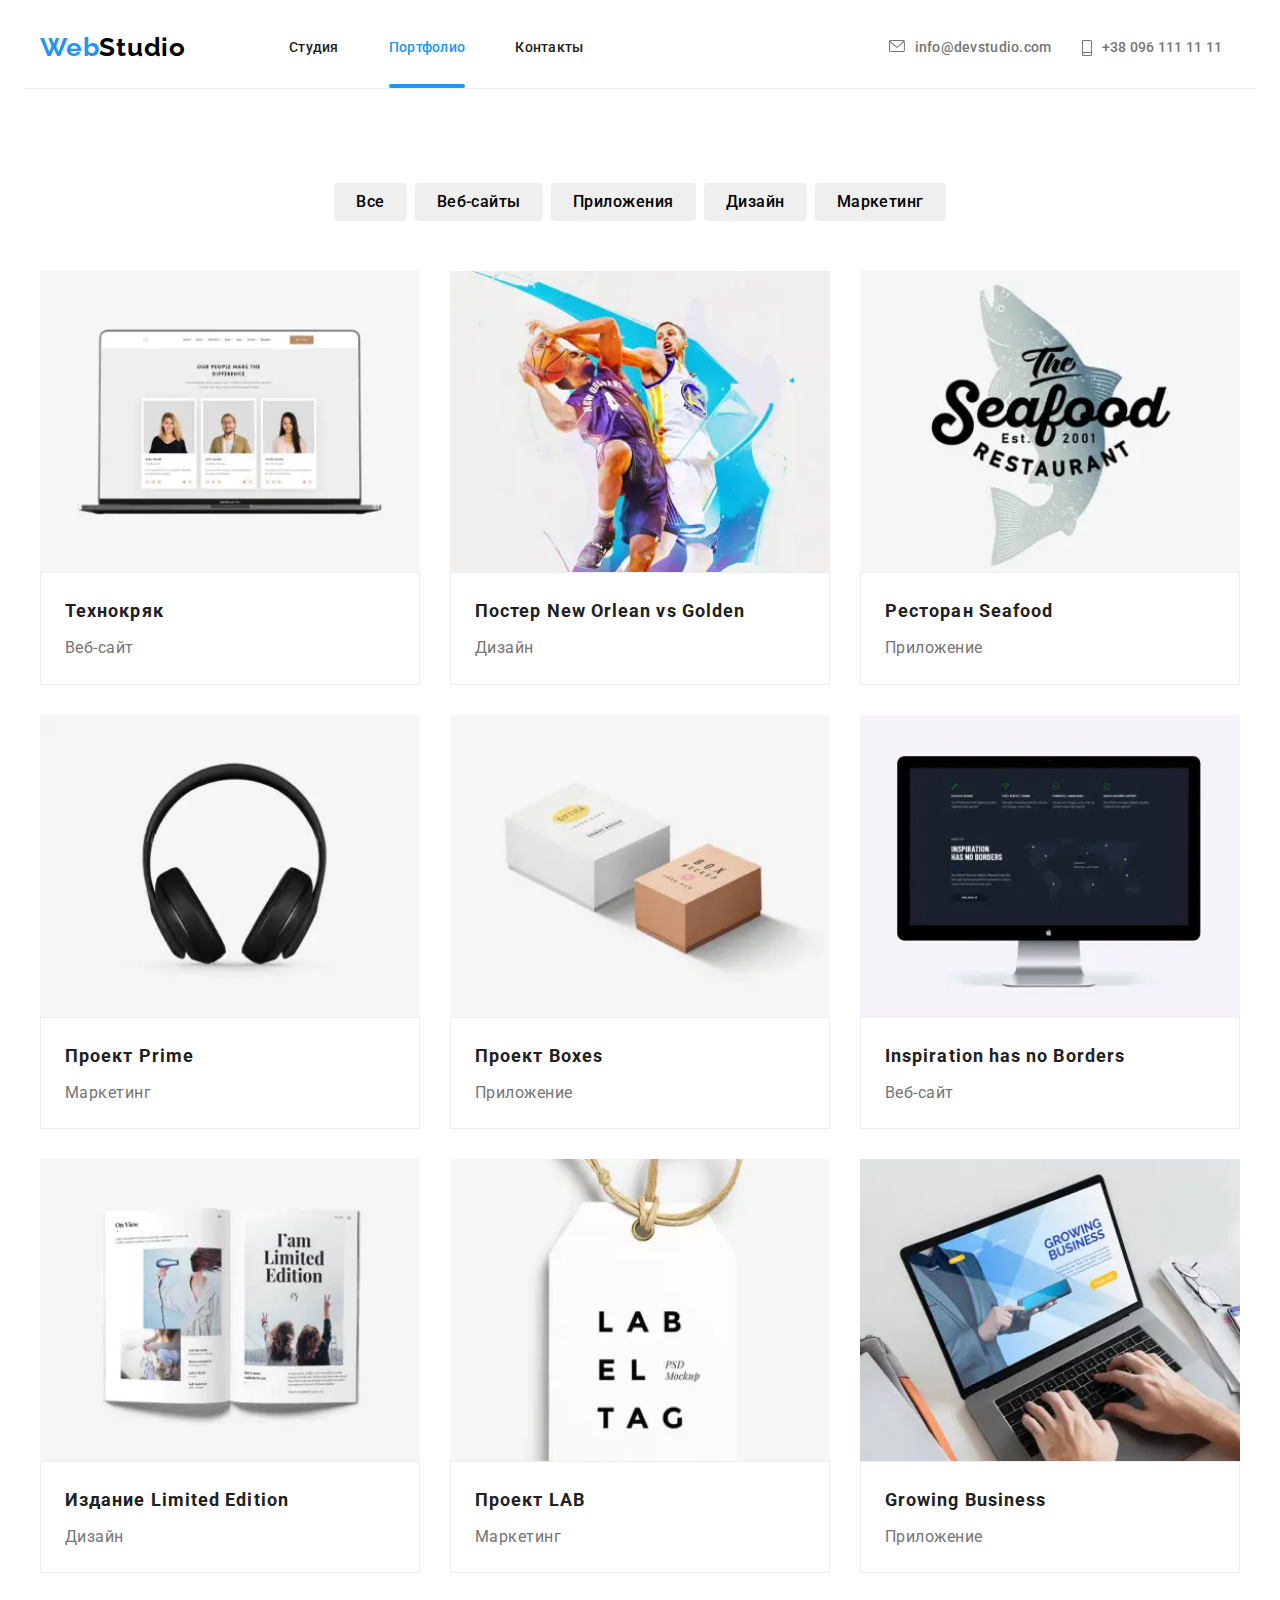
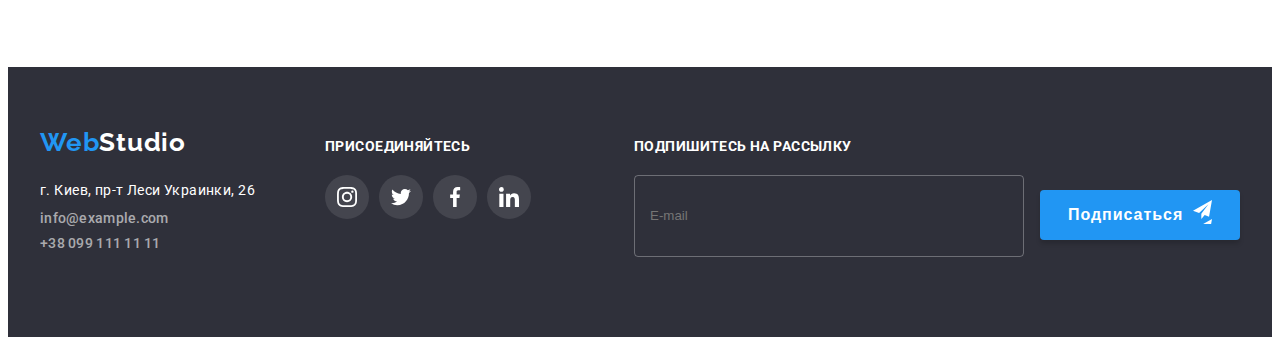
==== commit e848837f: "added hero img" ====
--- a/portfolio.html
+++ b/portfolio.html
@@ -712,48 +712,50 @@
     </main>
     <footer class="footer">
         <div class="container">
-            <div class="footer-adrs">
-                <a href="./index.html" class="logo">Web<span>Studio</span></a>
-                <address class="adrs-list">
-                    <p class="adrs-item">г. Киев, пр-т Леси Украинки, 26</p>
-                    <a href="mailto:info@example.com" class="adrs-link adrs-item">info@example.com</a>
-                    <a href="tel:+380991111111" class="adrs-link adrs-item">+38 099 111 11 11</a>
-                </address>
+            <div class="footer-main">
+                <div class="footer-adrs">
+                    <a href="./index.html" class="logo">Web<span class="footer-logo">Studio</span></a>
+                    <address class="adrs-list">
+                        <p class="adrs-item">г. Киев, пр-т Леси Украинки, 26</p>
+                        <a href="mailto:info@example.com" class="adrs-link adrs-item">info@example.com</a>
+                        <a href="tel:+380991111111" class="adrs-link adrs-item">+38 099 111 11 11</a>
+                    </address>
+                </div>
+                <div class="footer-links">
+                    <p>присоединяйтесь</p>
+                    <ul class="footer-list">
+                        <li class="footer-item">
+                            <a href="" class="link">
+                                <svg class="footer-icon" width="20" height="20">
+                                    <use href="./images/symbol-defs.svg#icon-instagram-2"></use>
+                                </svg>
+                            </a>
+                        </li>
+                        <li class="footer-item">
+                            <a href="" class="link">
+                                <svg class="footer-icon" width="20" height="20">
+                                    <use href="./images/symbol-defs.svg#icon-twitter-1"></use>
+                                </svg>
+                            </a>
+                        </li>
+                        <li class="footer-item">
+                            <a href="" class="link">
+                                <svg class="footer-icon" width="20" height="20">
+                                    <use href="./images/symbol-defs.svg#icon-facebook-1"></use>
+                                </svg>
+                            </a>
+                        </li>
+                        <li class="footer-item">
+                            <a href="" class="link">
+                                <svg class="footer-icon" width="20" height="20">
+                                    <use href="./images/symbol-defs.svg#icon-linkedin-1"></use>
+                                </svg>
+                            </a>
+                        </li>
+                    </ul>
+                </div>
             </div>
-            <div class="footer-links">
-                <p>присоединяйтесь</p>
-                <ul class="footer-list">
-                    <li class="footer-item">
-                        <a href="" class="link">
-                            <svg class="footer-icon" width="20" height="20">
-                                <use href="./images/symbol-defs.svg#icon-instagram-2"></use>
-                            </svg>
-                        </a>
-                    </li>
-                    <li class="footer-item">
-                        <a href="" class="link">
-                            <svg class="footer-icon" width="20" height="20">
-                                <use href="./images/symbol-defs.svg#icon-twitter-1"></use>
-                            </svg>
-                        </a>
-                    </li>
-                    <li class="footer-item">
-                        <a href="" class="link">
-                            <svg class="footer-icon" width="20" height="20">
-                                <use href="./images/symbol-defs.svg#icon-facebook-1"></use>
-                            </svg>
-                        </a>
-                    </li>
-                    <li class="footer-item">
-                        <a href="" class="link">
-                            <svg class="footer-icon" width="20" height="20">
-                                <use href="./images/symbol-defs.svg#icon-linkedin-1"></use>
-                            </svg>
-                        </a>
-                    </li>
-                </ul>
-            </div>
-            <div class="footer-form">
+            <div class="footer-form"> 
                 <p>Подпишитесь на рассылку</p>
                 <form action="#">
                     <input class="footer-input" type="email" name="mail" placeholder="E-mail">
--- a/css/main.min.css
+++ b/css/main.min.css
@@ -1,2 +1,2 @@
-.features,.team,.clients,.portfolio,.footer{padding-top:60px;padding-bottom:60px}.works-title{margin-top:0;margin-bottom:50px;font-weight:700;font-size:36px;line-height:1.17;text-align:center;letter-spacing:0.03em}.team-title,.clients-title{margin-top:0;margin-bottom:30px;font-weight:700;font-size:28px;line-height:1.17;text-align:center;letter-spacing:0.03em}.hero-link,.btn-send,.form-button{border:none;border-radius:4px;color:#fff;background:#2196F3;-webkit-box-shadow:0px 4px 4px rgba(0,0,0,0.15);box-shadow:0px 4px 4px rgba(0,0,0,0.15);font-weight:700;font-size:16px;line-height:1.9;letter-spacing:0.06em;cursor:pointer}body{background:#fff;color:#212121;font-family:"Roboto",sans-serif}a{text-decoration:none}ul{margin:0;padding:0;list-style:none}img{display:block;min-width:100%;height:auto}.link{display:-webkit-box;display:-ms-flexbox;display:flex}.container{margin-left:auto;margin-right:auto;padding-left:15px;padding-right:15px}@media screen and (min-width: 480px){.container{width:480px}}@media screen and (min-width: 768px){.container{width:768px}}@media screen and (min-width: 1200px){.container{width:1200px}}.visually-hidden{position:absolute;width:1px;height:1px;margin:-1px;border:0;padding:0;clip:rect(0 0 0 0);overflow:hidden}.page-header{position:relative}.site-nav{display:-webkit-box;display:-ms-flexbox;display:flex;-webkit-box-align:center;-ms-flex-align:center;align-items:center}@media screen and (max-width: 767px){.site-nav{-webkit-box-pack:justify;-ms-flex-pack:justify;justify-content:space-between;padding-top:10px;padding-bottom:10px}}.site-nav-button{display:-webkit-inline-box;display:-ms-inline-flexbox;display:inline-flex;-webkit-box-pack:center;-ms-flex-pack:center;justify-content:center;-webkit-box-align:center;-ms-flex-align:center;align-items:center;margin:0;padding:0;width:40px;height:40px;border:none;background-color:transparent;color:#000}.site-nav-button:hover,.site-nav-button:focus{color:#2196F3}.site-nav-button .icon-close{display:none}.site-nav-button.is-open .icon-close{display:block}.site-nav-button.is-open .icon-menu{display:none}.icon-close,.icon-menu{fill:currentColor}.nav-menu{background-color:#fff}@media screen and (max-width: 767px){.nav-menu{position:absolute;display:none;top:100%;left:0;width:100%;padding-top:60px;padding-bottom:60px;z-index:2}}.nav-menu.is-open{display:block;-webkit-box-shadow:0px 4px 8px rgba(0,0,0,0.04),0px 2px 4px rgba(0,0,0,0.08),0px 1px 3px rgba(0,0,0,0.16);box-shadow:0px 4px 8px rgba(0,0,0,0.04),0px 2px 4px rgba(0,0,0,0.08),0px 1px 3px rgba(0,0,0,0.16)}.site-nav-list{font-weight:500;font-size:18px;line-height:1.17;letter-spacing:.02em;text-align:center}.site-nav-item .link{display:inline-block;padding-bottom:8px;color:#212121;-webkit-transition:color 250ms cubic-bezier(0.4, 0, 0.2, 1);transition:color 250ms cubic-bezier(0.4, 0, 0.2, 1)}.site-nav-item .link.current,.site-nav-item .link:hover,.site-nav-item .link:focus{color:#2196F3}.link.current{position:relative}.link.current::after{content:"";position:absolute;left:0;bottom:0;display:block;width:100%;height:4px;background-color:#2196F3;border-radius:2px}@media screen and (max-width: 767px){.address-list{display:-webkit-box;display:-ms-flexbox;display:flex;-webkit-box-orient:vertical;-webkit-box-direction:normal;-ms-flex-direction:column;flex-direction:column;margin-top:60px}.address-list .item+.item{margin-top:18px}.address-list .link{display:block;text-align:center}.site-nav-item:not(:last-child){margin-bottom:40px}}.address-list .link{font-weight:500;font-size:14px;line-height:1.14;letter-spacing:.02em;color:#757575;font-style:normal;-webkit-transition:color 250ms cubic-bezier(0.4, 0, 0.2, 1);transition:color 250ms cubic-bezier(0.4, 0, 0.2, 1)}.address-list .link:hover,.address-list .link:focus{color:#2196F3}.icon-envelope,.icon-smartphone{fill:currentColor;margin-right:10px}@media screen and (min-width: 768px){.site-nav-button{display:none}.nav-menu{display:-webkit-box;display:-ms-flexbox;display:flex}.main-nav{display:-webkit-box;display:-ms-flexbox;display:flex;-webkit-box-align:center;-ms-flex-align:center;align-items:center}.site-nav-list .link{padding-top:32px;padding-bottom:32px}.site-nav-item .link{color:#212121;-webkit-transition:color 250ms cubic-bezier(0.4, 0, 0.2, 1);transition:color 250ms cubic-bezier(0.4, 0, 0.2, 1)}.site-nav-item:not(:last-child){margin-right:50px}.site-nav-list{font-weight:500;font-size:14px;line-height:1.14;letter-spacing:.02em;display:-webkit-box;display:-ms-flexbox;display:flex;-webkit-box-align:center;-ms-flex-align:center;align-items:center;margin-left:88px}}@media screen and (min-width: 768px) and (max-width: 1199px){.address-header{margin:auto;margin-left:84px}.address-list .link{font-weight:500;font-size:12px;line-height:1.16;letter-spacing:.02em;-webkit-box-align:center;-ms-flex-align:center;align-items:center}.address-list .item+.item{margin-top:10px}}@media screen and (min-width: 1200px){.site-nav-list{margin-right:305px}.address-header{display:-webkit-box;display:-ms-flexbox;display:flex;-webkit-box-align:center;-ms-flex-align:center;align-items:center}.address-list{display:-webkit-box;display:-ms-flexbox;display:flex;-webkit-box-align:center;-ms-flex-align:center;align-items:center}.address-list .item+.item{margin-left:30px}}.logo{color:#2196F3;font-family:"Raleway",sans-serif;font-weight:700;font-size:26px;line-height:1.2;letter-spacing:0.03em}.logo span{color:#000}.footer span{color:#fff}.page-hero{margin:0 auto;padding-top:118px;padding-bottom:118px;max-width:1600px;background:#000;background-image:-webkit-gradient(linear, left top, right top, from(rgba(47,48,58,0.4)), to(rgba(47,48,58,0.4))),url(../images/indeximg/hero_img.jpg);background-image:linear-gradient(to right, rgba(47,48,58,0.4), rgba(47,48,58,0.4)),url(../images/indeximg/hero_img.jpg);background-repeat:no-repeat;background-size:cover;text-align:center}@media screen and (min-width: 1200px){.page-hero{padding-top:200px;padding-bottom:200px}}.hero-title{font-weight:900;font-size:26px;line-height:1.6;letter-spacing:.06em;margin:0;color:#fff;text-transform:uppercase}.hero-link{display:inline-block;margin-top:30px;padding:10px 32px;border:none;-webkit-transition:background 250ms cubic-bezier(0.4, 0, 0.2, 1);transition:background 250ms cubic-bezier(0.4, 0, 0.2, 1)}.hero-link:hover{background:#188CE8}@media screen and (min-width: 768px){.features-list{display:-webkit-box;display:-ms-flexbox;display:flex;-ms-flex-wrap:wrap;flex-wrap:wrap;margin:-15px}.features-item{width:calc((100% - 2 * 30px) / 2);margin:15px}}@media screen and (max-width: 767px){.features-item:not(:last-child){margin-bottom:30px}}@media screen and (min-width: 1200px){.features{padding-top:94px;padding-bottom:94px}.features-item{width:270px}}.features-icon{display:-webkit-box;display:-ms-flexbox;display:flex;-webkit-box-pack:center;-ms-flex-pack:center;justify-content:center;-webkit-box-align:center;-ms-flex-align:center;align-items:center;height:120px;margin-bottom:30px;background:#F5F4FA}.features-item h3{font-weight:700;font-size:14px;line-height:1.14;letter-spacing:.03em;margin-top:0;margin-bottom:10px;text-transform:uppercase;text-align:center}.features-item p{font-weight:400;font-size:14px;line-height:1.7;letter-spacing:.03em;margin-top:0;margin-bottom:0;color:#757575}.works{padding-bottom:94px}@media screen and (max-width: 1199px){.works{display:none}}.works-list{display:-webkit-box;display:-ms-flexbox;display:flex}.work.thumb{position:relative}.work-meta{position:absolute;left:0;bottom:0;width:100%;height:70px;padding:27px 80px;background:rgba(47,48,58,0.8)}.work-meta p{font-weight:700;font-size:14px;line-height:1.14;letter-spacing:.03em;margin:0px;text-transform:uppercase;text-align:center;color:#fff}.work-item:not(:last-child){margin-right:30px}.team{background:#F5F4FA}.team-item{background:#fff;-webkit-box-shadow:0px 1px 3px rgba(0,0,0,0.12),0px 1px 1px rgba(0,0,0,0.14),0px 2px 1px rgba(0,0,0,0.2);box-shadow:0px 1px 3px rgba(0,0,0,0.12),0px 1px 1px rgba(0,0,0,0.14),0px 2px 1px rgba(0,0,0,0.2);border-radius:0px 0px 4px 4px}@media screen and (max-width: 767px){.team-item:not(:last-child){margin-bottom:30px}}@media screen and (min-width: 768px){.team-list{display:-webkit-box;display:-ms-flexbox;display:flex;-ms-flex-wrap:wrap;flex-wrap:wrap}}@media screen and (min-width: 768px) and (max-width: 1199px){.team-list{margin:-15px}.team-item{width:calc((100% - 2 * 30px) / 2);margin:15px}}@media screen and (min-width: 1200px){.team{padding-top:94px;padding-bottom:94px}.team-title{font-weight:700;font-size:36px;line-height:1.17;letter-spacing:.03em;margin-bottom:50px}.team-item{width:270px;background:#fff;-webkit-box-shadow:0px 1px 3px rgba(0,0,0,0.12),0px 1px 1px rgba(0,0,0,0.14),0px 2px 1px rgba(0,0,0,0.2);box-shadow:0px 1px 3px rgba(0,0,0,0.12),0px 1px 1px rgba(0,0,0,0.14),0px 2px 1px rgba(0,0,0,0.2);border-radius:0px 0px 4px 4px}.team-item:not(:last-child){margin-right:30px}}.team-name{text-align:center;padding-top:30px;padding-bottom:24px}.team-name h3{font-weight:500;font-size:16px;line-height:1.2;letter-spacing:.03em;margin-top:0;margin-bottom:10px}.team-name p{font-weight:400;font-size:16px;line-height:1.2;letter-spacing:.03em;margin-top:0px;margin-bottom:16px;color:#757575}.social-list{display:-webkit-box;display:-ms-flexbox;display:flex;-webkit-box-pack:center;-ms-flex-pack:center;justify-content:center}.social-item:not(:last-child){margin-right:10px}.social-item .link{-webkit-box-pack:center;-ms-flex-pack:center;justify-content:center;-webkit-box-align:center;-ms-flex-align:center;align-items:center;width:44px;height:44px;background:#fff;border-radius:50%;color:#AFB1B8;-webkit-transition:color 250ms cubic-bezier(0.4, 0, 0.2, 1),background 250ms cubic-bezier(0.4, 0, 0.2, 1);transition:color 250ms cubic-bezier(0.4, 0, 0.2, 1),background 250ms cubic-bezier(0.4, 0, 0.2, 1)}.social-item .link:hover,.social-item .link:focus{background:#2196F3;color:#fff}.social-icon{fill:currentColor}.clients-list{display:-webkit-box;display:-ms-flexbox;display:flex;-ms-flex-wrap:wrap;flex-wrap:wrap}@media screen and (max-width: 1199px){.clients-list{margin:-15px}}.clients-item{width:calc((100% - 2 * 30px) / 2)}@media screen and (max-width: 1199px){.clients-item{margin:15px}}@media screen and (min-width: 768px){.clients-item{width:calc((100% - 3 * 30px) / 3)}}@media screen and (min-width: 1200px){.clients{padding-top:94px;padding-bottom:94px}.clients-title{font-weight:700;font-size:36px;line-height:1.17;letter-spacing:.03em;margin-bottom:50px}.clients-item{width:170px}.clients-item:not(:last-child){margin-right:30px}}.clients-item .link{-webkit-box-pack:center;-ms-flex-pack:center;justify-content:center;-webkit-box-align:center;-ms-flex-align:center;align-items:center;width:100%;height:90px;color:#AFB1B8;border:1px solid #afb1b8;border-radius:4px;-webkit-transition:color 250ms cubic-bezier(0.4, 0, 0.2, 1),border 250ms cubic-bezier(0.4, 0, 0.2, 1);transition:color 250ms cubic-bezier(0.4, 0, 0.2, 1),border 250ms cubic-bezier(0.4, 0, 0.2, 1)}.clients-item .link:hover,.clients-item .link:focus{border:1px solid #2196F3;color:#2196F3}.clients-icon{fill:currentColor}.backdrop{position:fixed;top:0;left:0;padding:93px 15px;width:100%;height:100%;background-color:rgba(0,0,0,0.2);opacity:1;visibility:visible;overflow-y:scroll;-webkit-transition:opacity 250ms cubic-bezier(0.4, 0, 0.2, 1);transition:opacity 250ms cubic-bezier(0.4, 0, 0.2, 1)}.backdrop.is-hidden{opacity:0;visibility:hidden;pointer-events:none}.modal{height:609px;padding:40px;background-color:#fff;-webkit-box-shadow:0px 1px 3px rgba(0,0,0,0.12),0px 1px 1px rgba(0,0,0,0.14),0px 2px 1px rgba(0,0,0,0.2);box-shadow:0px 1px 3px rgba(0,0,0,0.12),0px 1px 1px rgba(0,0,0,0.14),0px 2px 1px rgba(0,0,0,0.2);border-radius:4px}.btn-modal{position:absolute;top:101px;right:23px;display:-webkit-box;display:-ms-flexbox;display:flex;-webkit-box-pack:center;-ms-flex-pack:center;justify-content:center;-webkit-box-align:center;-ms-flex-align:center;align-items:center;padding:0;width:30px;height:30px;color:#000;background:#fff;border:1px solid rgba(0,0,0,0.1);border-radius:50%;-webkit-transition:color 250ms cubic-bezier(0.4, 0, 0.2, 1);transition:color 250ms cubic-bezier(0.4, 0, 0.2, 1)}.btn-modal:hover,.btn-modal:focus{color:#2196F3}.btn-icon{fill:currentColor}.modal-title{font-weight:700;font-size:20px;line-height:1.15;letter-spacing:.03em;margin-top:0;margin-bottom:12px;text-align:center}.form-field{position:relative;display:-webkit-box;display:-ms-flexbox;display:flex;-webkit-box-orient:vertical;-webkit-box-direction:normal;-ms-flex-direction:column;flex-direction:column;margin-bottom:10px;color:#000}.form-lable{font-weight:400;font-size:12px;line-height:1.17;letter-spacing:.01em;margin-bottom:4px;color:#757575}.form-input{padding-left:40px;height:40px;border:1px solid rgba(33,33,33,0.2);border-radius:4px}.form-input:focus-within{border:1px solid #2196F3;outline:none}.form-icon{position:absolute;top:50%;left:12px;fill:currentColor}.form-field:focus-within .form-icon{color:#2196F3}.form-comment{padding:12px;height:120px;border:1px solid rgba(33,33,33,0.2);border-radius:4px;resize:none}.form-comment:focus-within{border:1px solid #2196F3;outline:none}.form-comment::-webkit-input-placeholder{font-weight:400;font-size:12px;line-height:1.17;letter-spacing:.01em;color:rgba(117,117,117,0.5)}.form-comment:-ms-input-placeholder{font-weight:400;font-size:12px;line-height:1.17;letter-spacing:.01em;color:rgba(117,117,117,0.5)}.form-comment::-ms-input-placeholder{font-weight:400;font-size:12px;line-height:1.17;letter-spacing:.01em;color:rgba(117,117,117,0.5)}.form-comment::placeholder{font-weight:400;font-size:12px;line-height:1.17;letter-spacing:.01em;color:rgba(117,117,117,0.5)}.checkbox-field{font-weight:400;font-size:14px;line-height:1.7;letter-spacing:.03em;position:relative;margin-top:20px;text-align:center;color:#757575}.agreement-link{color:#2196F3;text-decoration:underline}.agreement-lable::after{content:"";position:absolute;top:4px;left:0;display:inline-block;width:16px;height:15px;background-color:#fff;border:2px solid #212121;border-radius:2px}.agreement:checked+.agreement-lable::after{border:2px solid #2196F3;background-color:#2196F3;background-image:url(../images/icon-check.svg);background-size:contain;background-origin:border-box}.btn-send{position:absolute;left:50%;-webkit-transform:translateX(-50%);transform:translateX(-50%);margin-top:30px;padding:10px 55px;-webkit-transition:background 250ms cubic-bezier(0.4, 0, 0.2, 1);transition:background 250ms cubic-bezier(0.4, 0, 0.2, 1)}.btn-send:hover{background:#188CE8}@media screen and (min-width: 768px){.modal{position:absolute;top:75%;left:50%;-webkit-transform:translate(-50%, -50%) scale(1);transform:translate(-50%, -50%) scale(1);width:450px;-webkit-transition:-webkit-transform 250ms cubic-bezier(0.4, 0, 0.2, 1);transition:-webkit-transform 250ms cubic-bezier(0.4, 0, 0.2, 1);transition:transform 250ms cubic-bezier(0.4, 0, 0.2, 1);transition:transform 250ms cubic-bezier(0.4, 0, 0.2, 1), -webkit-transform 250ms cubic-bezier(0.4, 0, 0.2, 1)}.backdrop.is-hidden .modal{-webkit-transform:translate(-50%, -50%) scale(0.9);transform:translate(-50%, -50%) scale(0.9)}.btn-modal{top:8px;right:8px}}@media screen and (min-width: 1200px){.modal{top:50%;width:530px;height:580px}}.portfolio{border-top:1px solid #ececec}.button-list{display:-webkit-box;display:-ms-flexbox;display:flex;-ms-flex-wrap:wrap;flex-wrap:wrap;margin-bottom:40px}@media screen and (min-width: 768px){.button-list{-webkit-box-pack:center;-ms-flex-pack:center;justify-content:center;margin-bottom:30px}}@media screen and (min-width: 1200px){.portfolio{padding-top:94px;padding-bottom:94px}.button-list{margin-bottom:50px}}.button-item:not(:last-child){margin-right:8px}@media screen and (max-width: 767px){.portfolio{padding-top:60px;padding-bottom:60px}.button-item:nth-last-child(-n+2){margin-top:15px}}.link-button{font-weight:500;font-size:16px;line-height:1.6;letter-spacing:.03em;padding:6px 22px;border:0px;border-radius:4px;font-family:inherit;text-align:center;-webkit-transition:color 250ms cubic-bezier(0.4, 0, 0.2, 1),background 250ms cubic-bezier(0.4, 0, 0.2, 1),-webkit-box-shadow 250ms cubic-bezier(0.4, 0, 0.2, 1);transition:color 250ms cubic-bezier(0.4, 0, 0.2, 1),background 250ms cubic-bezier(0.4, 0, 0.2, 1),-webkit-box-shadow 250ms cubic-bezier(0.4, 0, 0.2, 1);transition:color 250ms cubic-bezier(0.4, 0, 0.2, 1),background 250ms cubic-bezier(0.4, 0, 0.2, 1),box-shadow 250ms cubic-bezier(0.4, 0, 0.2, 1);transition:color 250ms cubic-bezier(0.4, 0, 0.2, 1),background 250ms cubic-bezier(0.4, 0, 0.2, 1),box-shadow 250ms cubic-bezier(0.4, 0, 0.2, 1),-webkit-box-shadow 250ms cubic-bezier(0.4, 0, 0.2, 1)}.link-button:hover,.link-button:focus{background:#2196F3;color:#fff;-webkit-box-shadow:0px 3px 1px rgba(0,0,0,0.1),0px 1px 2px rgba(0,0,0,0.08),0px 2px 2px rgba(0,0,0,0.12);box-shadow:0px 3px 1px rgba(0,0,0,0.1),0px 1px 2px rgba(0,0,0,0.08),0px 2px 2px rgba(0,0,0,0.12)}@media screen and (max-width: 767px){.project-element:not(:last-child){margin-bottom:30px}}@media screen and (min-width: 768px){.projects-list{display:-webkit-box;display:-ms-flexbox;display:flex;-ms-flex-wrap:wrap;flex-wrap:wrap;margin:-15px}.project-element{width:calc((100% - 2 * 30px) / 2);margin:15px}}@media screen and (min-width: 1200px){.project-element{width:calc((100% - 3 * 30px) / 3)}}.project-link{display:block}.project-link:hover{-webkit-box-shadow:0px 1px 1px rgba(0,0,0,0.12),0px 4px 4px rgba(0,0,0,0.06),1px 4px 6px rgba(0,0,0,0.16);box-shadow:0px 1px 1px rgba(0,0,0,0.12),0px 4px 4px rgba(0,0,0,0.06),1px 4px 6px rgba(0,0,0,0.16)}.project.thumb{position:relative;overflow:hidden}.project-overlay{position:absolute;top:0;left:0;width:100%;height:100%;padding:63px 24px;display:block;background:rgba(33,150,243,0.9);-webkit-transform:translateY(100%);transform:translateY(100%);-webkit-transition:-webkit-transform 250ms cubic-bezier(0.4, 0, 0.2, 1);transition:-webkit-transform 250ms cubic-bezier(0.4, 0, 0.2, 1);transition:transform 250ms cubic-bezier(0.4, 0, 0.2, 1);transition:transform 250ms cubic-bezier(0.4, 0, 0.2, 1), -webkit-transform 250ms cubic-bezier(0.4, 0, 0.2, 1)}.project-element:hover .project-overlay,.project-element:focus .project-overlay{-webkit-transform:translateY(0);transform:translateY(0)}.project-overlay p{font-weight:400;font-size:18px;line-height:1.56;letter-spacing:.03em;margin:0;color:#fff}.project-item{padding:20px 24px;border:1px solid #eee}.project-title{font-weight:700;font-size:18px;line-height:2;letter-spacing:.06em;margin-top:0;margin-bottom:4px;color:#212121}.project-type{font-weight:400;font-size:16px;line-height:1.9;letter-spacing:.03em;margin-top:0;margin-bottom:0;color:#757575}.footer{background:#2F303A}@media screen and (max-width: 767px){.footer{text-align:center}}.adrs-list{display:-webkit-box;display:-ms-flexbox;display:flex;-webkit-box-orient:vertical;-webkit-box-direction:normal;-ms-flex-direction:column;flex-direction:column;margin-top:20px}.adrs-list p{font-weight:400;font-size:14px;line-height:1.7;letter-spacing:.03em;margin-top:0;margin-bottom:0;color:#fff;font-style:normal}.adrs-link{font-weight:500;font-size:14px;line-height:1.1;letter-spacing:.02em;color:rgba(255,255,255,0.6);font-style:normal;-webkit-transition:color 250ms cubic-bezier(0.4, 0, 0.2, 1);transition:color 250ms cubic-bezier(0.4, 0, 0.2, 1)}.adrs-link:hover,.adrs-link:focus{color:#2196F3}.adrs-item:not(:first-child){margin-top:9px}.footer-links p{font-weight:700;font-size:14px;line-height:1.1;letter-spacing:.03em;margin-top:0;margin-bottom:20px;text-transform:uppercase;color:#fff}@media screen and (max-width: 767px){.footer-links{margin-top:60px;margin-bottom:60px}}.footer-list{display:-webkit-box;display:-ms-flexbox;display:flex;-webkit-box-pack:center;-ms-flex-pack:center;justify-content:center}.footer-item:not(:last-child){margin-right:10px}.footer-item .link{-webkit-box-pack:center;-ms-flex-pack:center;justify-content:center;-webkit-box-align:center;-ms-flex-align:center;align-items:center;width:44px;height:44px;background:rgba(255,255,255,0.1);border-radius:50%;color:#fff;-webkit-transition:background 250ms cubic-bezier(0.4, 0, 0.2, 1);transition:background 250ms cubic-bezier(0.4, 0, 0.2, 1)}.footer-item .link:hover{background:#2196F3}.footer-icon{fill:currentColor}.footer-form p{font-weight:700;font-size:14px;line-height:1.1;letter-spacing:.03em;margin-top:0;margin-bottom:20px;text-transform:uppercase;color:#fff}.footer-input{margin-bottom:20px;padding:15px;width:100%;height:50px;color:#fff;background-color:transparent;border:1px solid rgba(255,255,255,0.3);border-radius:4px;outline:none}.form-button{display:-webkit-inline-box;display:-ms-inline-flexbox;display:inline-flex;padding:10px 28px;width:200px;height:50px;text-align:center;-webkit-transition:background 250ms cubic-bezier(0.4, 0, 0.2, 1);transition:background 250ms cubic-bezier(0.4, 0, 0.2, 1)}.form-button:hover{background:#188CE8}.form-button::after{content:"";display:inline-block;margin-left:10px;width:24px;height:24px;background:url(../images/icon-send.svg);background-size:contain}@media screen and (min-width: 768px) and (max-width: 1199px){.footer-main{display:-webkit-box;display:-ms-flexbox;display:flex;-ms-flex-pack:distribute;justify-content:space-around;-webkit-box-align:baseline;-ms-flex-align:baseline;align-items:baseline;margin-bottom:60px}.footer-adrs{text-align:center}.footer-links{text-align:center}.footer-form{margin:auto;width:450px;text-align:center}}@media screen and (min-width: 1200px){.footer .container{display:-webkit-box;display:-ms-flexbox;display:flex;-webkit-box-align:baseline;-ms-flex-align:baseline;align-items:baseline;-webkit-box-pack:justify;-ms-flex-pack:justify;justify-content:space-between}.footer-main{display:-webkit-box;display:-ms-flexbox;display:flex;-webkit-box-align:baseline;-ms-flex-align:baseline;align-items:baseline}.footer-adrs{margin-right:70px}.footer-input{width:358px;margin-right:12px}}
+.features,.team,.clients,.portfolio,.footer{padding-top:60px;padding-bottom:60px}.works-title{margin-top:0;margin-bottom:50px;font-weight:700;font-size:36px;line-height:1.17;text-align:center;letter-spacing:0.03em}.team-title,.clients-title{margin-top:0;margin-bottom:30px;font-weight:700;font-size:28px;line-height:1.17;text-align:center;letter-spacing:0.03em}.hero-link,.btn-send,.form-button{border:none;border-radius:4px;color:#fff;background:#2196F3;-webkit-box-shadow:0px 4px 4px rgba(0,0,0,0.15);box-shadow:0px 4px 4px rgba(0,0,0,0.15);font-weight:700;font-size:16px;line-height:1.9;letter-spacing:0.06em;cursor:pointer}body{background:#fff;color:#212121;font-family:"Roboto",sans-serif}a{text-decoration:none}ul{margin:0;padding:0;list-style:none}img{display:block;min-width:100%;height:auto}.link{display:-webkit-box;display:-ms-flexbox;display:flex}.container{margin-left:auto;margin-right:auto;padding-left:15px;padding-right:15px}@media screen and (min-width: 480px){.container{width:480px}}@media screen and (min-width: 768px){.container{width:768px}}@media screen and (min-width: 1200px){.container{width:1200px}}.visually-hidden{position:absolute;width:1px;height:1px;margin:-1px;border:0;padding:0;clip:rect(0 0 0 0);overflow:hidden}.page-header{position:relative}.site-nav{display:-webkit-box;display:-ms-flexbox;display:flex;-webkit-box-align:center;-ms-flex-align:center;align-items:center}@media screen and (max-width: 767px){.site-nav{-webkit-box-pack:justify;-ms-flex-pack:justify;justify-content:space-between;padding-top:10px;padding-bottom:10px}}.site-nav-button{display:-webkit-inline-box;display:-ms-inline-flexbox;display:inline-flex;-webkit-box-pack:center;-ms-flex-pack:center;justify-content:center;-webkit-box-align:center;-ms-flex-align:center;align-items:center;margin:0;padding:0;width:40px;height:40px;border:none;background-color:transparent;color:#000}.site-nav-button:hover,.site-nav-button:focus{color:#2196F3}.site-nav-button .icon-close{display:none}.site-nav-button.is-open .icon-close{display:block}.site-nav-button.is-open .icon-menu{display:none}.icon-close,.icon-menu{fill:currentColor}.nav-menu{background-color:#fff}@media screen and (max-width: 767px){.nav-menu{position:absolute;display:none;top:100%;left:0;width:100%;padding-top:60px;padding-bottom:60px;z-index:2}}.nav-menu.is-open{display:block;-webkit-box-shadow:0px 4px 8px rgba(0,0,0,0.04),0px 2px 4px rgba(0,0,0,0.08),0px 1px 3px rgba(0,0,0,0.16);box-shadow:0px 4px 8px rgba(0,0,0,0.04),0px 2px 4px rgba(0,0,0,0.08),0px 1px 3px rgba(0,0,0,0.16)}.site-nav-list{font-weight:500;font-size:18px;line-height:1.17;letter-spacing:.02em;text-align:center}.site-nav-item .link{display:inline-block;padding-bottom:8px;color:#212121;-webkit-transition:color 250ms cubic-bezier(0.4, 0, 0.2, 1);transition:color 250ms cubic-bezier(0.4, 0, 0.2, 1)}.site-nav-item .link.current,.site-nav-item .link:hover,.site-nav-item .link:focus{color:#2196F3}.link.current{position:relative}.link.current::after{content:"";position:absolute;left:0;bottom:0;display:block;width:100%;height:4px;background-color:#2196F3;border-radius:2px}@media screen and (max-width: 767px){.address-list{display:-webkit-box;display:-ms-flexbox;display:flex;-webkit-box-orient:vertical;-webkit-box-direction:normal;-ms-flex-direction:column;flex-direction:column;margin-top:60px}.address-list .item+.item{margin-top:18px}.address-list .link{display:block;text-align:center}.site-nav-item:not(:last-child){margin-bottom:40px}}.address-list .link{font-weight:500;font-size:14px;line-height:1.14;letter-spacing:.02em;color:#757575;font-style:normal;-webkit-transition:color 250ms cubic-bezier(0.4, 0, 0.2, 1);transition:color 250ms cubic-bezier(0.4, 0, 0.2, 1)}.address-list .link:hover,.address-list .link:focus{color:#2196F3}.icon-envelope,.icon-smartphone{fill:currentColor;margin-right:10px}@media screen and (min-width: 768px){.site-nav-button{display:none}.nav-menu{display:-webkit-box;display:-ms-flexbox;display:flex}.main-nav{display:-webkit-box;display:-ms-flexbox;display:flex;-webkit-box-align:center;-ms-flex-align:center;align-items:center}.site-nav-list .link{padding-top:32px;padding-bottom:32px}.site-nav-item .link{color:#212121;-webkit-transition:color 250ms cubic-bezier(0.4, 0, 0.2, 1);transition:color 250ms cubic-bezier(0.4, 0, 0.2, 1)}.site-nav-item:not(:last-child){margin-right:50px}.site-nav-list{font-weight:500;font-size:14px;line-height:1.14;letter-spacing:.02em;display:-webkit-box;display:-ms-flexbox;display:flex;-webkit-box-align:center;-ms-flex-align:center;align-items:center;margin-left:88px}}@media screen and (min-width: 768px) and (max-width: 1199px){.address-header{display:-webkit-box;display:-ms-flexbox;display:flex;-webkit-box-align:center;-ms-flex-align:center;align-items:center;margin-left:55px}.address-list .link{font-weight:500;font-size:12px;line-height:1.16;letter-spacing:.02em;-webkit-box-align:center;-ms-flex-align:center;align-items:center}.address-list .item+.item{margin-top:10px}}@media screen and (min-width: 1200px){.site-nav-list{margin-right:305px}.address-header{display:-webkit-box;display:-ms-flexbox;display:flex;-webkit-box-align:center;-ms-flex-align:center;align-items:center}.address-list{display:-webkit-box;display:-ms-flexbox;display:flex;-webkit-box-align:center;-ms-flex-align:center;align-items:center}.address-list .item+.item{margin-left:30px}}.logo{color:#2196F3;font-family:"Raleway",sans-serif;font-weight:700;font-size:26px;line-height:1.2;letter-spacing:0.03em}.logo span{color:#000}.footer span{color:#fff}.page-hero{margin:0 auto;padding-top:118px;padding-bottom:118px;max-width:1600px;background:#000;background-image:-webkit-gradient(linear, left top, right top, from(rgba(47,48,58,0.4)), to(rgba(47,48,58,0.4))),url(../images/index/mobile/Header.jpg);background-image:linear-gradient(to right, rgba(47,48,58,0.4), rgba(47,48,58,0.4)),url(../images/index/mobile/Header.jpg);background-repeat:no-repeat;background-size:cover;text-align:center}@media screen and (min-device-pixel-ratio: 2), screen and (-webkit-min-device-pixel-ratio: 2), screen and (min-resolution: 192dpi), screen and (min-resolution: 2dppx){.page-hero{background-image:-webkit-gradient(linear, left top, right top, from(rgba(47,48,58,0.4)), to(rgba(47,48,58,0.4))),url(../images/index/mobile/Header@2x.jpg);background-image:linear-gradient(to right, rgba(47,48,58,0.4), rgba(47,48,58,0.4)),url(../images/index/mobile/Header@2x.jpg)}}@media screen and (min-device-pixel-ratio: 3), screen and (-webkit-min-device-pixel-ratio: 3), screen and (min-resolution: 288dpi), screen and (min-resolution: 3dppx){.page-hero{background-image:-webkit-gradient(linear, left top, right top, from(rgba(47,48,58,0.4)), to(rgba(47,48,58,0.4))),url(../images/index/mobile/Header@3x.jpg);background-image:linear-gradient(to right, rgba(47,48,58,0.4), rgba(47,48,58,0.4)),url(../images/index/mobile/Header@3x.jpg)}}@media screen and (min-width: 768px){.page-hero{background-image:-webkit-gradient(linear, left top, right top, from(rgba(47,48,58,0.4)), to(rgba(47,48,58,0.4))),url(../images/index/tablet/Header.jpg);background-image:linear-gradient(to right, rgba(47,48,58,0.4), rgba(47,48,58,0.4)),url(../images/index/tablet/Header.jpg)}}@media screen and (min-width: 768px) and (min-device-pixel-ratio: 2), screen and (min-width: 768px) and (-webkit-min-device-pixel-ratio: 2), screen and (min-width: 768px) and (min-resolution: 192dpi), screen and (min-width: 768px) and (min-resolution: 2dppx){.page-hero{background-image:-webkit-gradient(linear, left top, right top, from(rgba(47,48,58,0.4)), to(rgba(47,48,58,0.4))),url(../images/index/tablet/Header@2x.jpg);background-image:linear-gradient(to right, rgba(47,48,58,0.4), rgba(47,48,58,0.4)),url(../images/index/tablet/Header@2x.jpg)}}@media screen and (min-width: 768px) and (min-device-pixel-ratio: 3), screen and (min-width: 768px) and (-webkit-min-device-pixel-ratio: 3), screen and (min-width: 768px) and (min-resolution: 288dpi), screen and (min-width: 768px) and (min-resolution: 3dppx){.page-hero{background-image:-webkit-gradient(linear, left top, right top, from(rgba(47,48,58,0.4)), to(rgba(47,48,58,0.4))),url(../images/index/tablet/Header@3x.jpg);background-image:linear-gradient(to right, rgba(47,48,58,0.4), rgba(47,48,58,0.4)),url(../images/index/tablet/Header@3x.jpg)}}@media screen and (min-width: 1200px){.page-hero{padding-top:200px;padding-bottom:200px;background-image:-webkit-gradient(linear, left top, right top, from(rgba(47,48,58,0.4)), to(rgba(47,48,58,0.4))),url(../images/index/desktop/header.jpg);background-image:linear-gradient(to right, rgba(47,48,58,0.4), rgba(47,48,58,0.4)),url(../images/index/desktop/header.jpg)}}@media screen and (min-width: 1200px) and (min-device-pixel-ratio: 2), screen and (min-width: 1200px) and (-webkit-min-device-pixel-ratio: 2), screen and (min-width: 1200px) and (min-resolution: 192dpi), screen and (min-width: 1200px) and (min-resolution: 2dppx){.page-hero{background-image:-webkit-gradient(linear, left top, right top, from(rgba(47,48,58,0.4)), to(rgba(47,48,58,0.4))),url(../images/index/desktop/header@2x.jpg);background-image:linear-gradient(to right, rgba(47,48,58,0.4), rgba(47,48,58,0.4)),url(../images/index/desktop/header@2x.jpg)}}@media screen and (min-width: 1200px) and (min-device-pixel-ratio: 3), screen and (min-width: 1200px) and (-webkit-min-device-pixel-ratio: 3), screen and (min-width: 1200px) and (min-resolution: 288dpi), screen and (min-width: 1200px) and (min-resolution: 3dppx){.page-hero{background-image:-webkit-gradient(linear, left top, right top, from(rgba(47,48,58,0.4)), to(rgba(47,48,58,0.4))),url(../images/index/desktop/header@3x.jpg);background-image:linear-gradient(to right, rgba(47,48,58,0.4), rgba(47,48,58,0.4)),url(../images/index/desktop/header@3x.jpg)}}.hero-title{font-weight:900;font-size:26px;line-height:1.6;letter-spacing:.06em;margin:0;color:#fff;text-transform:uppercase}.hero-link{display:inline-block;margin-top:30px;padding:10px 32px;border:none;-webkit-transition:background 250ms cubic-bezier(0.4, 0, 0.2, 1);transition:background 250ms cubic-bezier(0.4, 0, 0.2, 1)}.hero-link:hover{background:#188CE8}.features-icon{display:-webkit-box;display:-ms-flexbox;display:flex;-webkit-box-pack:center;-ms-flex-pack:center;justify-content:center;-webkit-box-align:center;-ms-flex-align:center;align-items:center;height:120px;margin-bottom:30px;background:#F5F4FA}.features-item h3{font-weight:700;font-size:14px;line-height:1.14;letter-spacing:.03em;margin-top:0;margin-bottom:10px;text-transform:uppercase;text-align:center}.features-item p{font-weight:400;font-size:14px;line-height:1.7;letter-spacing:.03em;margin-top:0;margin-bottom:0;color:#757575}@media screen and (min-width: 768px){.features-list{display:-webkit-box;display:-ms-flexbox;display:flex;-ms-flex-wrap:wrap;flex-wrap:wrap;margin:-15px}.features-item{width:calc((100% - 2 * 30px) / 2);margin:15px}}@media screen and (max-width: 767px){.features-item:not(:last-child){margin-bottom:30px}}@media screen and (min-width: 1200px){.features{padding-top:94px;padding-bottom:94px}.features-item{width:270px}}.works{padding-bottom:94px}@media screen and (max-width: 1199px){.works{display:none}}.works-list{display:-webkit-box;display:-ms-flexbox;display:flex}.work.thumb{position:relative}.work-meta{position:absolute;left:0;bottom:0;width:100%;height:70px;padding:27px 80px;background:rgba(47,48,58,0.8)}.work-meta p{font-weight:700;font-size:14px;line-height:1.14;letter-spacing:.03em;margin:0px;text-transform:uppercase;text-align:center;color:#fff}.work-item:not(:last-child){margin-right:30px}.team{background:#F5F4FA}.team-item{background:#fff;-webkit-box-shadow:0px 1px 3px rgba(0,0,0,0.12),0px 1px 1px rgba(0,0,0,0.14),0px 2px 1px rgba(0,0,0,0.2);box-shadow:0px 1px 3px rgba(0,0,0,0.12),0px 1px 1px rgba(0,0,0,0.14),0px 2px 1px rgba(0,0,0,0.2);border-radius:0px 0px 4px 4px}@media screen and (max-width: 767px){.team-item:not(:last-child){margin-bottom:30px}}@media screen and (min-width: 768px){.team-list{display:-webkit-box;display:-ms-flexbox;display:flex;-ms-flex-wrap:wrap;flex-wrap:wrap}}@media screen and (min-width: 768px) and (max-width: 1199px){.team-list{margin:-15px}.team-item{width:calc((100% - 2 * 30px) / 2);margin:15px}}@media screen and (min-width: 1200px){.team{padding-top:94px;padding-bottom:94px}.team-title{font-weight:700;font-size:36px;line-height:1.17;letter-spacing:.03em;margin-bottom:50px}.team-item{width:270px;background:#fff;-webkit-box-shadow:0px 1px 3px rgba(0,0,0,0.12),0px 1px 1px rgba(0,0,0,0.14),0px 2px 1px rgba(0,0,0,0.2);box-shadow:0px 1px 3px rgba(0,0,0,0.12),0px 1px 1px rgba(0,0,0,0.14),0px 2px 1px rgba(0,0,0,0.2);border-radius:0px 0px 4px 4px}.team-item:not(:last-child){margin-right:30px}}.team-name{text-align:center;padding-top:30px;padding-bottom:24px}.team-name h3{font-weight:500;font-size:16px;line-height:1.2;letter-spacing:.03em;margin-top:0;margin-bottom:10px}.team-name p{font-weight:400;font-size:16px;line-height:1.2;letter-spacing:.03em;margin-top:0px;margin-bottom:16px;color:#757575}.social-list{display:-webkit-box;display:-ms-flexbox;display:flex;-webkit-box-pack:center;-ms-flex-pack:center;justify-content:center}.social-item:not(:last-child){margin-right:10px}.social-item .link{-webkit-box-pack:center;-ms-flex-pack:center;justify-content:center;-webkit-box-align:center;-ms-flex-align:center;align-items:center;width:44px;height:44px;background:#fff;border-radius:50%;color:#AFB1B8;-webkit-transition:color 250ms cubic-bezier(0.4, 0, 0.2, 1),background 250ms cubic-bezier(0.4, 0, 0.2, 1);transition:color 250ms cubic-bezier(0.4, 0, 0.2, 1),background 250ms cubic-bezier(0.4, 0, 0.2, 1)}.social-item .link:hover,.social-item .link:focus{background:#2196F3;color:#fff}.social-icon{fill:currentColor}.clients-list{display:-webkit-box;display:-ms-flexbox;display:flex;-ms-flex-wrap:wrap;flex-wrap:wrap}@media screen and (max-width: 1199px){.clients-list{margin:-15px}}.clients-item{width:calc((100% - 2 * 30px) / 2)}@media screen and (max-width: 1199px){.clients-item{margin:15px}}@media screen and (min-width: 768px){.clients-item{width:calc((100% - 3 * 30px) / 3)}}@media screen and (min-width: 1200px){.clients{padding-top:94px;padding-bottom:94px}.clients-title{font-weight:700;font-size:36px;line-height:1.17;letter-spacing:.03em;margin-bottom:50px}.clients-item{width:170px}.clients-item:not(:last-child){margin-right:30px}}.clients-item .link{-webkit-box-pack:center;-ms-flex-pack:center;justify-content:center;-webkit-box-align:center;-ms-flex-align:center;align-items:center;width:100%;height:90px;color:#AFB1B8;border:1px solid #afb1b8;border-radius:4px;-webkit-transition:color 250ms cubic-bezier(0.4, 0, 0.2, 1),border 250ms cubic-bezier(0.4, 0, 0.2, 1);transition:color 250ms cubic-bezier(0.4, 0, 0.2, 1),border 250ms cubic-bezier(0.4, 0, 0.2, 1)}.clients-item .link:hover,.clients-item .link:focus{border:1px solid #2196F3;color:#2196F3}.clients-icon{fill:currentColor}.backdrop{position:fixed;top:0;left:0;padding:93px 15px;width:100%;height:100%;background-color:rgba(0,0,0,0.2);opacity:1;visibility:visible;overflow-y:scroll;-webkit-transition:opacity 250ms cubic-bezier(0.4, 0, 0.2, 1);transition:opacity 250ms cubic-bezier(0.4, 0, 0.2, 1)}.backdrop.is-hidden{opacity:0;visibility:hidden;pointer-events:none}.modal{height:609px;padding:40px;background-color:#fff;-webkit-box-shadow:0px 1px 3px rgba(0,0,0,0.12),0px 1px 1px rgba(0,0,0,0.14),0px 2px 1px rgba(0,0,0,0.2);box-shadow:0px 1px 3px rgba(0,0,0,0.12),0px 1px 1px rgba(0,0,0,0.14),0px 2px 1px rgba(0,0,0,0.2);border-radius:4px}.btn-modal{position:absolute;top:101px;right:23px;display:-webkit-box;display:-ms-flexbox;display:flex;-webkit-box-pack:center;-ms-flex-pack:center;justify-content:center;-webkit-box-align:center;-ms-flex-align:center;align-items:center;padding:0;width:30px;height:30px;color:#000;background:#fff;border:1px solid rgba(0,0,0,0.1);border-radius:50%;-webkit-transition:color 250ms cubic-bezier(0.4, 0, 0.2, 1);transition:color 250ms cubic-bezier(0.4, 0, 0.2, 1)}.btn-modal:hover,.btn-modal:focus{color:#2196F3}.btn-icon{fill:currentColor}.modal-title{font-weight:700;font-size:20px;line-height:1.15;letter-spacing:.03em;margin-top:0;margin-bottom:12px;text-align:center}.form-field{position:relative;display:-webkit-box;display:-ms-flexbox;display:flex;-webkit-box-orient:vertical;-webkit-box-direction:normal;-ms-flex-direction:column;flex-direction:column;margin-bottom:10px;color:#000}.form-lable{font-weight:400;font-size:12px;line-height:1.17;letter-spacing:.01em;margin-bottom:4px;color:#757575}.form-input{padding-left:40px;height:40px;border:1px solid rgba(33,33,33,0.2);border-radius:4px}.form-input:focus-within{border:1px solid #2196F3;outline:none}.form-icon{position:absolute;top:50%;left:12px;fill:currentColor}.form-field:focus-within .form-icon{color:#2196F3}.form-comment{padding:12px;height:120px;border:1px solid rgba(33,33,33,0.2);border-radius:4px;resize:none}.form-comment:focus-within{border:1px solid #2196F3;outline:none}.form-comment::-webkit-input-placeholder{font-weight:400;font-size:12px;line-height:1.17;letter-spacing:.01em;color:rgba(117,117,117,0.5)}.form-comment:-ms-input-placeholder{font-weight:400;font-size:12px;line-height:1.17;letter-spacing:.01em;color:rgba(117,117,117,0.5)}.form-comment::-ms-input-placeholder{font-weight:400;font-size:12px;line-height:1.17;letter-spacing:.01em;color:rgba(117,117,117,0.5)}.form-comment::placeholder{font-weight:400;font-size:12px;line-height:1.17;letter-spacing:.01em;color:rgba(117,117,117,0.5)}.checkbox-field{font-weight:400;font-size:14px;line-height:1.7;letter-spacing:.03em;position:relative;margin-top:20px;text-align:center;color:#757575}.agreement-link{color:#2196F3;text-decoration:underline}.agreement-lable::after{content:"";position:absolute;top:4px;left:0;display:inline-block;width:16px;height:15px;background-color:#fff;border:2px solid #212121;border-radius:2px}.agreement:checked+.agreement-lable::after{border:2px solid #2196F3;background-color:#2196F3;background-image:url(../images/icon-check.svg);background-size:contain;background-origin:border-box}.btn-send{position:absolute;left:50%;-webkit-transform:translateX(-50%);transform:translateX(-50%);margin-top:30px;padding:10px 55px;-webkit-transition:background 250ms cubic-bezier(0.4, 0, 0.2, 1);transition:background 250ms cubic-bezier(0.4, 0, 0.2, 1)}.btn-send:hover{background:#188CE8}@media screen and (min-width: 768px){.modal{position:absolute;top:75%;left:50%;-webkit-transform:translate(-50%, -50%) scale(1);transform:translate(-50%, -50%) scale(1);width:450px;-webkit-transition:-webkit-transform 250ms cubic-bezier(0.4, 0, 0.2, 1);transition:-webkit-transform 250ms cubic-bezier(0.4, 0, 0.2, 1);transition:transform 250ms cubic-bezier(0.4, 0, 0.2, 1);transition:transform 250ms cubic-bezier(0.4, 0, 0.2, 1), -webkit-transform 250ms cubic-bezier(0.4, 0, 0.2, 1)}.backdrop.is-hidden .modal{-webkit-transform:translate(-50%, -50%) scale(0.9);transform:translate(-50%, -50%) scale(0.9)}.btn-modal{top:8px;right:8px}}@media screen and (min-width: 1200px){.modal{top:50%;width:530px;height:580px}}.portfolio{border-top:1px solid #ececec}.button-list{display:-webkit-box;display:-ms-flexbox;display:flex;-ms-flex-wrap:wrap;flex-wrap:wrap;margin-bottom:40px}.button-item:not(:last-child){margin-right:8px}@media screen and (max-width: 767px){.portfolio{padding-top:60px;padding-bottom:60px}.button-item:nth-last-child(-n+2){margin-top:15px}}.link-button{font-weight:500;font-size:16px;line-height:1.6;letter-spacing:.03em;padding:6px 22px;border:0px;border-radius:4px;font-family:inherit;text-align:center;-webkit-transition:color 250ms cubic-bezier(0.4, 0, 0.2, 1),background 250ms cubic-bezier(0.4, 0, 0.2, 1),-webkit-box-shadow 250ms cubic-bezier(0.4, 0, 0.2, 1);transition:color 250ms cubic-bezier(0.4, 0, 0.2, 1),background 250ms cubic-bezier(0.4, 0, 0.2, 1),-webkit-box-shadow 250ms cubic-bezier(0.4, 0, 0.2, 1);transition:color 250ms cubic-bezier(0.4, 0, 0.2, 1),background 250ms cubic-bezier(0.4, 0, 0.2, 1),box-shadow 250ms cubic-bezier(0.4, 0, 0.2, 1);transition:color 250ms cubic-bezier(0.4, 0, 0.2, 1),background 250ms cubic-bezier(0.4, 0, 0.2, 1),box-shadow 250ms cubic-bezier(0.4, 0, 0.2, 1),-webkit-box-shadow 250ms cubic-bezier(0.4, 0, 0.2, 1)}.link-button:hover,.link-button:focus{background:#2196F3;color:#fff;-webkit-box-shadow:0px 3px 1px rgba(0,0,0,0.1),0px 1px 2px rgba(0,0,0,0.08),0px 2px 2px rgba(0,0,0,0.12);box-shadow:0px 3px 1px rgba(0,0,0,0.1),0px 1px 2px rgba(0,0,0,0.08),0px 2px 2px rgba(0,0,0,0.12)}@media screen and (min-width: 768px){.button-list{-webkit-box-pack:center;-ms-flex-pack:center;justify-content:center;margin-bottom:30px}}@media screen and (min-width: 1200px){.portfolio{padding-top:94px;padding-bottom:94px}.button-list{margin-bottom:50px}}@media screen and (max-width: 767px){.project-element:not(:last-child){margin-bottom:30px}}@media screen and (min-width: 768px){.projects-list{display:-webkit-box;display:-ms-flexbox;display:flex;-ms-flex-wrap:wrap;flex-wrap:wrap;margin:-15px}.project-element{width:calc((100% - 2 * 30px) / 2);margin:15px}}@media screen and (min-width: 1200px){.project-element{width:calc((100% - 3 * 30px) / 3)}}.project-link{display:block}.project-link:hover{-webkit-box-shadow:0px 1px 1px rgba(0,0,0,0.12),0px 4px 4px rgba(0,0,0,0.06),1px 4px 6px rgba(0,0,0,0.16);box-shadow:0px 1px 1px rgba(0,0,0,0.12),0px 4px 4px rgba(0,0,0,0.06),1px 4px 6px rgba(0,0,0,0.16)}.project.thumb{position:relative;overflow:hidden}.project-overlay{position:absolute;top:0;left:0;width:100%;height:100%;padding:63px 24px;display:block;background:rgba(33,150,243,0.9);-webkit-transform:translateY(100%);transform:translateY(100%);-webkit-transition:-webkit-transform 250ms cubic-bezier(0.4, 0, 0.2, 1);transition:-webkit-transform 250ms cubic-bezier(0.4, 0, 0.2, 1);transition:transform 250ms cubic-bezier(0.4, 0, 0.2, 1);transition:transform 250ms cubic-bezier(0.4, 0, 0.2, 1), -webkit-transform 250ms cubic-bezier(0.4, 0, 0.2, 1)}.project-element:hover .project-overlay,.project-element:focus .project-overlay{-webkit-transform:translateY(0);transform:translateY(0)}.project-overlay p{font-weight:400;font-size:18px;line-height:1.56;letter-spacing:.03em;margin:0;color:#fff}.project-item{padding:20px 24px;border:1px solid #eee}.project-title{font-weight:700;font-size:18px;line-height:2;letter-spacing:.06em;margin-top:0;margin-bottom:4px;color:#212121}.project-type{font-weight:400;font-size:16px;line-height:1.9;letter-spacing:.03em;margin-top:0;margin-bottom:0;color:#757575}.footer{background:#2F303A}@media screen and (max-width: 767px){.footer{text-align:center}}.adrs-list{display:-webkit-box;display:-ms-flexbox;display:flex;-webkit-box-orient:vertical;-webkit-box-direction:normal;-ms-flex-direction:column;flex-direction:column;margin-top:20px}.adrs-list p{font-weight:400;font-size:14px;line-height:1.7;letter-spacing:.03em;margin-top:0;margin-bottom:0;color:#fff;font-style:normal}.adrs-link{font-weight:500;font-size:14px;line-height:1.1;letter-spacing:.02em;color:rgba(255,255,255,0.6);font-style:normal;-webkit-transition:color 250ms cubic-bezier(0.4, 0, 0.2, 1);transition:color 250ms cubic-bezier(0.4, 0, 0.2, 1)}.adrs-link:hover,.adrs-link:focus{color:#2196F3}.adrs-item:not(:first-child){margin-top:9px}@media screen and (max-width: 767px){.footer-links{margin-top:60px;margin-bottom:60px}}.footer-links p{font-weight:700;font-size:14px;line-height:1.1;letter-spacing:.03em;margin-top:0;margin-bottom:20px;text-transform:uppercase;color:#fff}.footer-list{display:-webkit-box;display:-ms-flexbox;display:flex;-webkit-box-pack:center;-ms-flex-pack:center;justify-content:center}.footer-item:not(:last-child){margin-right:10px}.footer-item .link{-webkit-box-pack:center;-ms-flex-pack:center;justify-content:center;-webkit-box-align:center;-ms-flex-align:center;align-items:center;width:44px;height:44px;background:rgba(255,255,255,0.1);border-radius:50%;color:#fff;-webkit-transition:background 250ms cubic-bezier(0.4, 0, 0.2, 1);transition:background 250ms cubic-bezier(0.4, 0, 0.2, 1)}.footer-item .link:hover{background:#2196F3}.footer-icon{fill:currentColor}.footer-form p{font-weight:700;font-size:14px;line-height:1.1;letter-spacing:.03em;margin-top:0;margin-bottom:20px;text-transform:uppercase;color:#fff}.footer-input{margin-bottom:20px;padding:15px;width:100%;height:50px;color:#fff;background-color:transparent;border:1px solid rgba(255,255,255,0.3);border-radius:4px;outline:none}.form-button{display:-webkit-inline-box;display:-ms-inline-flexbox;display:inline-flex;padding:10px 28px;width:200px;height:50px;text-align:center;-webkit-transition:background 250ms cubic-bezier(0.4, 0, 0.2, 1);transition:background 250ms cubic-bezier(0.4, 0, 0.2, 1)}.form-button:hover{background:#188CE8}.form-button::after{content:"";display:inline-block;margin-left:10px;width:24px;height:24px;background:url(../images/icon-send.svg);background-size:contain}@media screen and (min-width: 768px) and (max-width: 1199px){.footer-main{display:-webkit-box;display:-ms-flexbox;display:flex;-ms-flex-pack:distribute;justify-content:space-around;-webkit-box-align:baseline;-ms-flex-align:baseline;align-items:baseline;margin-bottom:60px}.footer-adrs{text-align:center}.footer-links{text-align:center}.footer-form{margin:auto;width:450px;text-align:center}}@media screen and (min-width: 1200px){.footer .container{display:-webkit-box;display:-ms-flexbox;display:flex;-webkit-box-align:baseline;-ms-flex-align:baseline;align-items:baseline;-webkit-box-pack:justify;-ms-flex-pack:justify;justify-content:space-between}.footer-main{display:-webkit-box;display:-ms-flexbox;display:flex;-webkit-box-align:baseline;-ms-flex-align:baseline;align-items:baseline}.footer-adrs{margin-right:70px}.footer-input{width:358px;margin-right:12px}}
 /*# sourceMappingURL=main.min.css.map */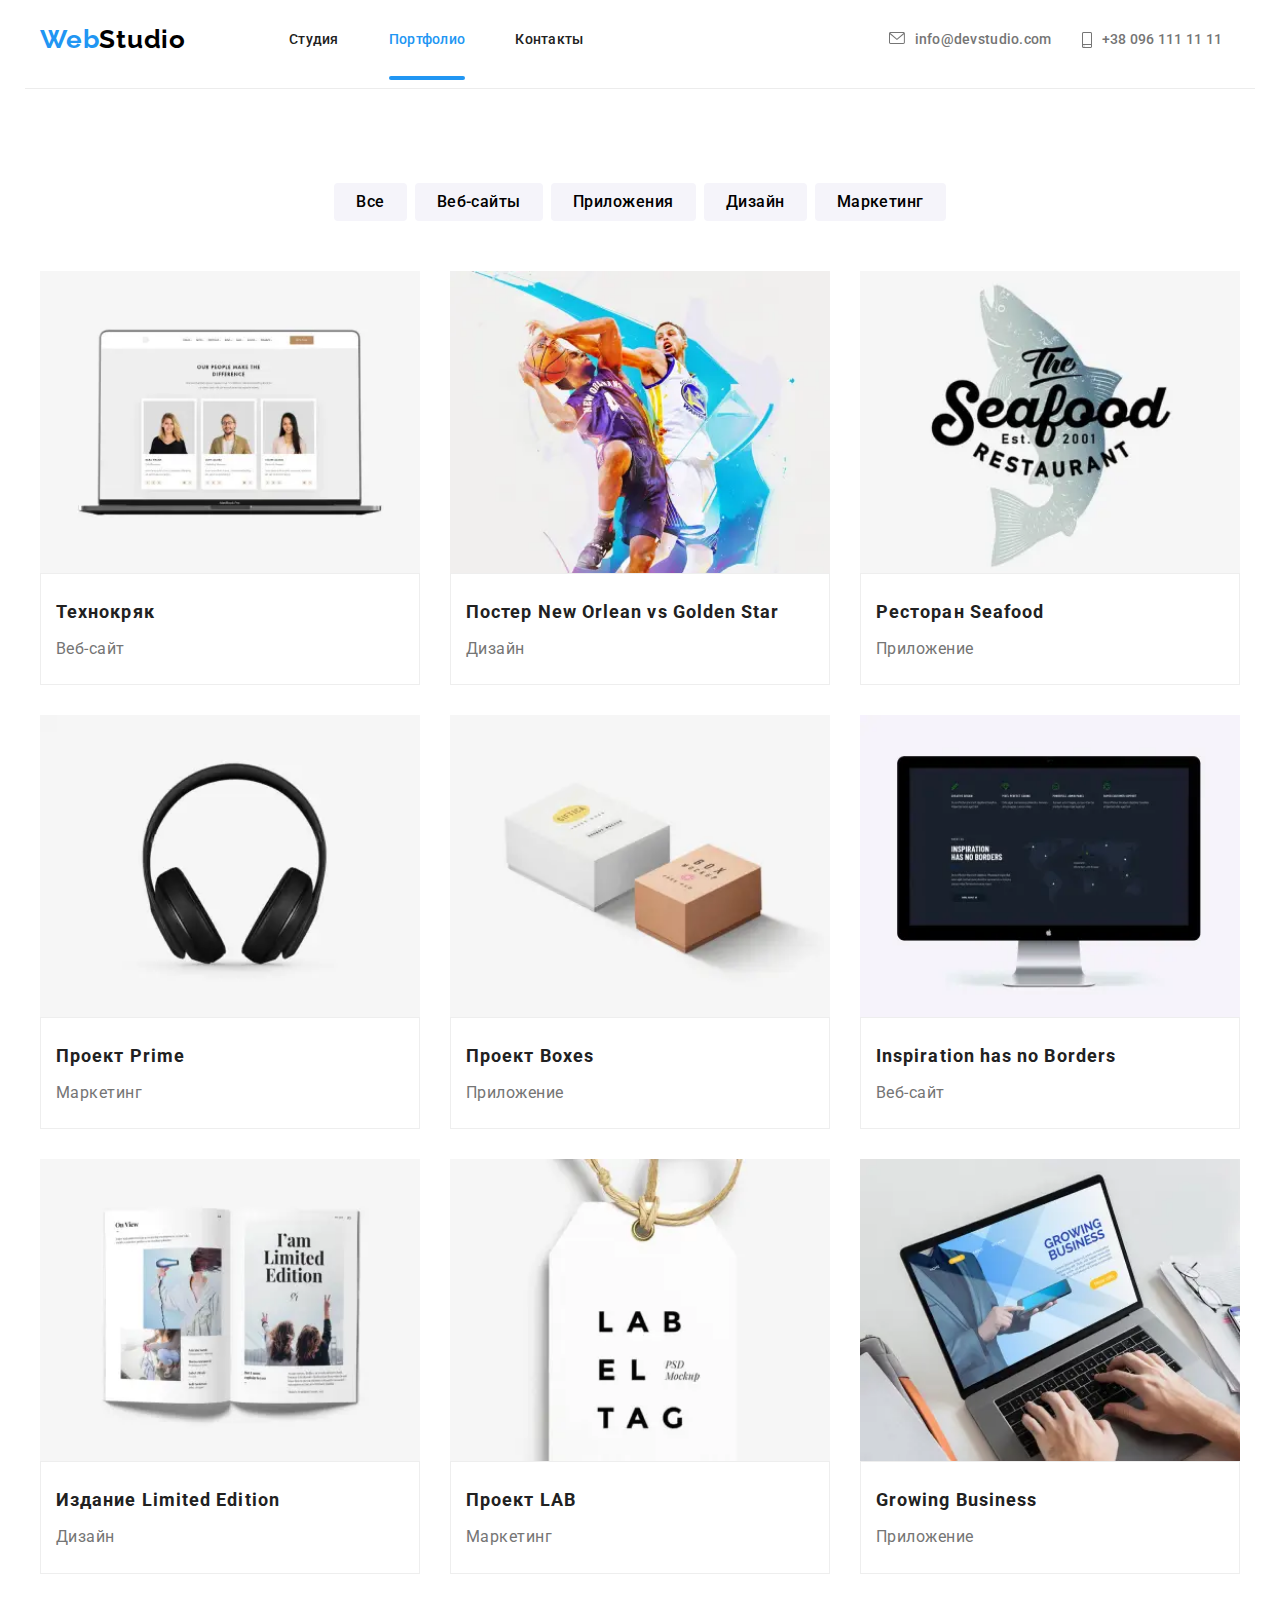
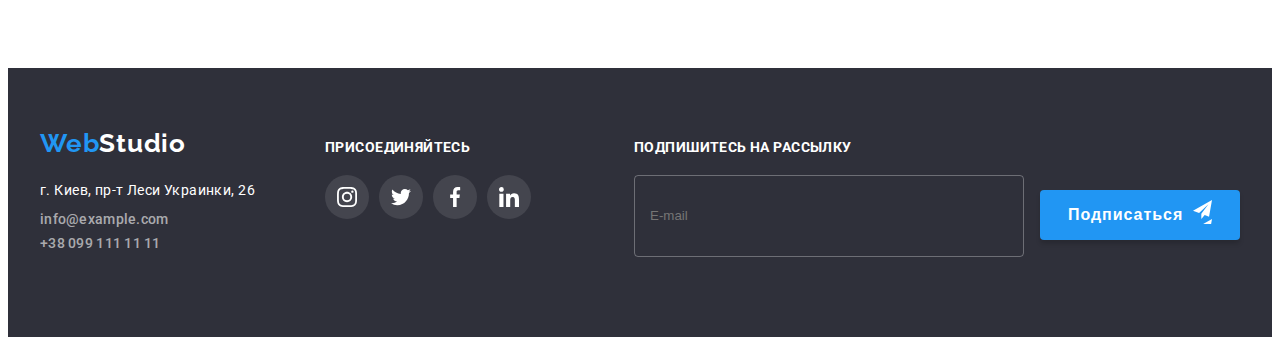
==== commit 39035dae: "fixed mobile images" ====
--- a/portfolio.html
+++ b/portfolio.html
@@ -212,7 +212,7 @@
                             </div>
                         </div>
                         <div class="project-item">
-                            <h2 class="project-title">Постер New Orlean vs Golden</h2>
+                            <h2 class="project-title">Постер New Orlean vs Golden Star</h2>
                             <p class="project-type">Дизайн</p>
                         </div>
                     </a>
--- a/css/main.min.css
+++ b/css/main.min.css
@@ -1,2 +1,2 @@
-.features,.team,.clients,.portfolio,.footer{padding-top:60px;padding-bottom:60px}.works-title{margin-top:0;margin-bottom:50px;font-weight:700;font-size:36px;line-height:1.17;text-align:center;letter-spacing:0.03em}.team-title,.clients-title{margin-top:0;margin-bottom:30px;font-weight:700;font-size:28px;line-height:1.17;text-align:center;letter-spacing:0.03em}.hero-link,.btn-send,.form-button{border:none;border-radius:4px;color:#fff;background:#2196F3;-webkit-box-shadow:0px 4px 4px rgba(0,0,0,0.15);box-shadow:0px 4px 4px rgba(0,0,0,0.15);font-weight:700;font-size:16px;line-height:1.9;letter-spacing:0.06em;cursor:pointer}body{background:#fff;color:#212121;font-family:"Roboto",sans-serif}a{text-decoration:none}ul{margin:0;padding:0;list-style:none}img{display:block;min-width:100%;height:auto}.link{display:-webkit-box;display:-ms-flexbox;display:flex}.container{margin-left:auto;margin-right:auto;padding-left:15px;padding-right:15px}@media screen and (min-width: 480px){.container{width:480px}}@media screen and (min-width: 768px){.container{width:768px}}@media screen and (min-width: 1200px){.container{width:1200px}}.visually-hidden{position:absolute;width:1px;height:1px;margin:-1px;border:0;padding:0;clip:rect(0 0 0 0);overflow:hidden}.page-header{position:relative}.site-nav{display:-webkit-box;display:-ms-flexbox;display:flex;-webkit-box-align:center;-ms-flex-align:center;align-items:center}@media screen and (max-width: 767px){.site-nav{-webkit-box-pack:justify;-ms-flex-pack:justify;justify-content:space-between;padding-top:10px;padding-bottom:10px}}.site-nav-button{display:-webkit-inline-box;display:-ms-inline-flexbox;display:inline-flex;-webkit-box-pack:center;-ms-flex-pack:center;justify-content:center;-webkit-box-align:center;-ms-flex-align:center;align-items:center;margin:0;padding:0;width:40px;height:40px;border:none;background-color:transparent;color:#000}.site-nav-button:hover,.site-nav-button:focus{color:#2196F3}.site-nav-button .icon-close{display:none}.site-nav-button.is-open .icon-close{display:block}.site-nav-button.is-open .icon-menu{display:none}.icon-close,.icon-menu{fill:currentColor}.nav-menu{background-color:#fff}@media screen and (max-width: 767px){.nav-menu{position:absolute;display:none;top:100%;left:0;width:100%;padding-top:60px;padding-bottom:60px;z-index:2}}.nav-menu.is-open{display:block;-webkit-box-shadow:0px 4px 8px rgba(0,0,0,0.04),0px 2px 4px rgba(0,0,0,0.08),0px 1px 3px rgba(0,0,0,0.16);box-shadow:0px 4px 8px rgba(0,0,0,0.04),0px 2px 4px rgba(0,0,0,0.08),0px 1px 3px rgba(0,0,0,0.16)}.site-nav-list{font-weight:500;font-size:18px;line-height:1.17;letter-spacing:.02em;text-align:center}.site-nav-item .link{display:inline-block;padding-bottom:8px;color:#212121;-webkit-transition:color 250ms cubic-bezier(0.4, 0, 0.2, 1);transition:color 250ms cubic-bezier(0.4, 0, 0.2, 1)}.site-nav-item .link.current,.site-nav-item .link:hover,.site-nav-item .link:focus{color:#2196F3}.link.current{position:relative}.link.current::after{content:"";position:absolute;left:0;bottom:0;display:block;width:100%;height:4px;background-color:#2196F3;border-radius:2px}@media screen and (max-width: 767px){.address-list{display:-webkit-box;display:-ms-flexbox;display:flex;-webkit-box-orient:vertical;-webkit-box-direction:normal;-ms-flex-direction:column;flex-direction:column;margin-top:60px}.address-list .item+.item{margin-top:18px}.address-list .link{display:block;text-align:center}.site-nav-item:not(:last-child){margin-bottom:40px}}.address-list .link{font-weight:500;font-size:14px;line-height:1.14;letter-spacing:.02em;color:#757575;font-style:normal;-webkit-transition:color 250ms cubic-bezier(0.4, 0, 0.2, 1);transition:color 250ms cubic-bezier(0.4, 0, 0.2, 1)}.address-list .link:hover,.address-list .link:focus{color:#2196F3}.icon-envelope,.icon-smartphone{fill:currentColor;margin-right:10px}@media screen and (min-width: 768px){.site-nav-button{display:none}.nav-menu{display:-webkit-box;display:-ms-flexbox;display:flex}.main-nav{display:-webkit-box;display:-ms-flexbox;display:flex;-webkit-box-align:center;-ms-flex-align:center;align-items:center}.site-nav-list .link{padding-top:32px;padding-bottom:32px}.site-nav-item .link{color:#212121;-webkit-transition:color 250ms cubic-bezier(0.4, 0, 0.2, 1);transition:color 250ms cubic-bezier(0.4, 0, 0.2, 1)}.site-nav-item:not(:last-child){margin-right:50px}.site-nav-list{font-weight:500;font-size:14px;line-height:1.14;letter-spacing:.02em;display:-webkit-box;display:-ms-flexbox;display:flex;-webkit-box-align:center;-ms-flex-align:center;align-items:center;margin-left:88px}}@media screen and (min-width: 768px) and (max-width: 1199px){.address-header{display:-webkit-box;display:-ms-flexbox;display:flex;-webkit-box-align:center;-ms-flex-align:center;align-items:center;margin-left:55px}.address-list .link{font-weight:500;font-size:12px;line-height:1.16;letter-spacing:.02em;-webkit-box-align:center;-ms-flex-align:center;align-items:center}.address-list .item+.item{margin-top:10px}}@media screen and (min-width: 1200px){.site-nav-list{margin-right:305px}.address-header{display:-webkit-box;display:-ms-flexbox;display:flex;-webkit-box-align:center;-ms-flex-align:center;align-items:center}.address-list{display:-webkit-box;display:-ms-flexbox;display:flex;-webkit-box-align:center;-ms-flex-align:center;align-items:center}.address-list .item+.item{margin-left:30px}}.logo{color:#2196F3;font-family:"Raleway",sans-serif;font-weight:700;font-size:26px;line-height:1.2;letter-spacing:0.03em}.logo span{color:#000}.footer span{color:#fff}.page-hero{margin:0 auto;padding-top:118px;padding-bottom:118px;max-width:1600px;background:#000;background-image:-webkit-gradient(linear, left top, right top, from(rgba(47,48,58,0.4)), to(rgba(47,48,58,0.4))),url(../images/index/mobile/Header.jpg);background-image:linear-gradient(to right, rgba(47,48,58,0.4), rgba(47,48,58,0.4)),url(../images/index/mobile/Header.jpg);background-repeat:no-repeat;background-size:cover;text-align:center}@media screen and (min-device-pixel-ratio: 2), screen and (-webkit-min-device-pixel-ratio: 2), screen and (min-resolution: 192dpi), screen and (min-resolution: 2dppx){.page-hero{background-image:-webkit-gradient(linear, left top, right top, from(rgba(47,48,58,0.4)), to(rgba(47,48,58,0.4))),url(../images/index/mobile/Header@2x.jpg);background-image:linear-gradient(to right, rgba(47,48,58,0.4), rgba(47,48,58,0.4)),url(../images/index/mobile/Header@2x.jpg)}}@media screen and (min-device-pixel-ratio: 3), screen and (-webkit-min-device-pixel-ratio: 3), screen and (min-resolution: 288dpi), screen and (min-resolution: 3dppx){.page-hero{background-image:-webkit-gradient(linear, left top, right top, from(rgba(47,48,58,0.4)), to(rgba(47,48,58,0.4))),url(../images/index/mobile/Header@3x.jpg);background-image:linear-gradient(to right, rgba(47,48,58,0.4), rgba(47,48,58,0.4)),url(../images/index/mobile/Header@3x.jpg)}}@media screen and (min-width: 768px){.page-hero{background-image:-webkit-gradient(linear, left top, right top, from(rgba(47,48,58,0.4)), to(rgba(47,48,58,0.4))),url(../images/index/tablet/Header.jpg);background-image:linear-gradient(to right, rgba(47,48,58,0.4), rgba(47,48,58,0.4)),url(../images/index/tablet/Header.jpg)}}@media screen and (min-width: 768px) and (min-device-pixel-ratio: 2), screen and (min-width: 768px) and (-webkit-min-device-pixel-ratio: 2), screen and (min-width: 768px) and (min-resolution: 192dpi), screen and (min-width: 768px) and (min-resolution: 2dppx){.page-hero{background-image:-webkit-gradient(linear, left top, right top, from(rgba(47,48,58,0.4)), to(rgba(47,48,58,0.4))),url(../images/index/tablet/Header@2x.jpg);background-image:linear-gradient(to right, rgba(47,48,58,0.4), rgba(47,48,58,0.4)),url(../images/index/tablet/Header@2x.jpg)}}@media screen and (min-width: 768px) and (min-device-pixel-ratio: 3), screen and (min-width: 768px) and (-webkit-min-device-pixel-ratio: 3), screen and (min-width: 768px) and (min-resolution: 288dpi), screen and (min-width: 768px) and (min-resolution: 3dppx){.page-hero{background-image:-webkit-gradient(linear, left top, right top, from(rgba(47,48,58,0.4)), to(rgba(47,48,58,0.4))),url(../images/index/tablet/Header@3x.jpg);background-image:linear-gradient(to right, rgba(47,48,58,0.4), rgba(47,48,58,0.4)),url(../images/index/tablet/Header@3x.jpg)}}@media screen and (min-width: 1200px){.page-hero{padding-top:200px;padding-bottom:200px;background-image:-webkit-gradient(linear, left top, right top, from(rgba(47,48,58,0.4)), to(rgba(47,48,58,0.4))),url(../images/index/desktop/header.jpg);background-image:linear-gradient(to right, rgba(47,48,58,0.4), rgba(47,48,58,0.4)),url(../images/index/desktop/header.jpg)}}@media screen and (min-width: 1200px) and (min-device-pixel-ratio: 2), screen and (min-width: 1200px) and (-webkit-min-device-pixel-ratio: 2), screen and (min-width: 1200px) and (min-resolution: 192dpi), screen and (min-width: 1200px) and (min-resolution: 2dppx){.page-hero{background-image:-webkit-gradient(linear, left top, right top, from(rgba(47,48,58,0.4)), to(rgba(47,48,58,0.4))),url(../images/index/desktop/header@2x.jpg);background-image:linear-gradient(to right, rgba(47,48,58,0.4), rgba(47,48,58,0.4)),url(../images/index/desktop/header@2x.jpg)}}@media screen and (min-width: 1200px) and (min-device-pixel-ratio: 3), screen and (min-width: 1200px) and (-webkit-min-device-pixel-ratio: 3), screen and (min-width: 1200px) and (min-resolution: 288dpi), screen and (min-width: 1200px) and (min-resolution: 3dppx){.page-hero{background-image:-webkit-gradient(linear, left top, right top, from(rgba(47,48,58,0.4)), to(rgba(47,48,58,0.4))),url(../images/index/desktop/header@3x.jpg);background-image:linear-gradient(to right, rgba(47,48,58,0.4), rgba(47,48,58,0.4)),url(../images/index/desktop/header@3x.jpg)}}.hero-title{font-weight:900;font-size:26px;line-height:1.6;letter-spacing:.06em;margin:0;color:#fff;text-transform:uppercase}.hero-link{display:inline-block;margin-top:30px;padding:10px 32px;border:none;-webkit-transition:background 250ms cubic-bezier(0.4, 0, 0.2, 1);transition:background 250ms cubic-bezier(0.4, 0, 0.2, 1)}.hero-link:hover{background:#188CE8}.features-icon{display:-webkit-box;display:-ms-flexbox;display:flex;-webkit-box-pack:center;-ms-flex-pack:center;justify-content:center;-webkit-box-align:center;-ms-flex-align:center;align-items:center;height:120px;margin-bottom:30px;background:#F5F4FA}.features-item h3{font-weight:700;font-size:14px;line-height:1.14;letter-spacing:.03em;margin-top:0;margin-bottom:10px;text-transform:uppercase;text-align:center}.features-item p{font-weight:400;font-size:14px;line-height:1.7;letter-spacing:.03em;margin-top:0;margin-bottom:0;color:#757575}@media screen and (min-width: 768px){.features-list{display:-webkit-box;display:-ms-flexbox;display:flex;-ms-flex-wrap:wrap;flex-wrap:wrap;margin:-15px}.features-item{width:calc((100% - 2 * 30px) / 2);margin:15px}}@media screen and (max-width: 767px){.features-item:not(:last-child){margin-bottom:30px}}@media screen and (min-width: 1200px){.features{padding-top:94px;padding-bottom:94px}.features-item{width:270px}}.works{padding-bottom:94px}@media screen and (max-width: 1199px){.works{display:none}}.works-list{display:-webkit-box;display:-ms-flexbox;display:flex}.work.thumb{position:relative}.work-meta{position:absolute;left:0;bottom:0;width:100%;height:70px;padding:27px 80px;background:rgba(47,48,58,0.8)}.work-meta p{font-weight:700;font-size:14px;line-height:1.14;letter-spacing:.03em;margin:0px;text-transform:uppercase;text-align:center;color:#fff}.work-item:not(:last-child){margin-right:30px}.team{background:#F5F4FA}.team-item{background:#fff;-webkit-box-shadow:0px 1px 3px rgba(0,0,0,0.12),0px 1px 1px rgba(0,0,0,0.14),0px 2px 1px rgba(0,0,0,0.2);box-shadow:0px 1px 3px rgba(0,0,0,0.12),0px 1px 1px rgba(0,0,0,0.14),0px 2px 1px rgba(0,0,0,0.2);border-radius:0px 0px 4px 4px}@media screen and (max-width: 767px){.team-item:not(:last-child){margin-bottom:30px}}@media screen and (min-width: 768px){.team-list{display:-webkit-box;display:-ms-flexbox;display:flex;-ms-flex-wrap:wrap;flex-wrap:wrap}}@media screen and (min-width: 768px) and (max-width: 1199px){.team-list{margin:-15px}.team-item{width:calc((100% - 2 * 30px) / 2);margin:15px}}@media screen and (min-width: 1200px){.team{padding-top:94px;padding-bottom:94px}.team-title{font-weight:700;font-size:36px;line-height:1.17;letter-spacing:.03em;margin-bottom:50px}.team-item{width:270px;background:#fff;-webkit-box-shadow:0px 1px 3px rgba(0,0,0,0.12),0px 1px 1px rgba(0,0,0,0.14),0px 2px 1px rgba(0,0,0,0.2);box-shadow:0px 1px 3px rgba(0,0,0,0.12),0px 1px 1px rgba(0,0,0,0.14),0px 2px 1px rgba(0,0,0,0.2);border-radius:0px 0px 4px 4px}.team-item:not(:last-child){margin-right:30px}}.team-name{text-align:center;padding-top:30px;padding-bottom:24px}.team-name h3{font-weight:500;font-size:16px;line-height:1.2;letter-spacing:.03em;margin-top:0;margin-bottom:10px}.team-name p{font-weight:400;font-size:16px;line-height:1.2;letter-spacing:.03em;margin-top:0px;margin-bottom:16px;color:#757575}.social-list{display:-webkit-box;display:-ms-flexbox;display:flex;-webkit-box-pack:center;-ms-flex-pack:center;justify-content:center}.social-item:not(:last-child){margin-right:10px}.social-item .link{-webkit-box-pack:center;-ms-flex-pack:center;justify-content:center;-webkit-box-align:center;-ms-flex-align:center;align-items:center;width:44px;height:44px;background:#fff;border-radius:50%;color:#AFB1B8;-webkit-transition:color 250ms cubic-bezier(0.4, 0, 0.2, 1),background 250ms cubic-bezier(0.4, 0, 0.2, 1);transition:color 250ms cubic-bezier(0.4, 0, 0.2, 1),background 250ms cubic-bezier(0.4, 0, 0.2, 1)}.social-item .link:hover,.social-item .link:focus{background:#2196F3;color:#fff}.social-icon{fill:currentColor}.clients-list{display:-webkit-box;display:-ms-flexbox;display:flex;-ms-flex-wrap:wrap;flex-wrap:wrap}@media screen and (max-width: 1199px){.clients-list{margin:-15px}}.clients-item{width:calc((100% - 2 * 30px) / 2)}@media screen and (max-width: 1199px){.clients-item{margin:15px}}@media screen and (min-width: 768px){.clients-item{width:calc((100% - 3 * 30px) / 3)}}@media screen and (min-width: 1200px){.clients{padding-top:94px;padding-bottom:94px}.clients-title{font-weight:700;font-size:36px;line-height:1.17;letter-spacing:.03em;margin-bottom:50px}.clients-item{width:170px}.clients-item:not(:last-child){margin-right:30px}}.clients-item .link{-webkit-box-pack:center;-ms-flex-pack:center;justify-content:center;-webkit-box-align:center;-ms-flex-align:center;align-items:center;width:100%;height:90px;color:#AFB1B8;border:1px solid #afb1b8;border-radius:4px;-webkit-transition:color 250ms cubic-bezier(0.4, 0, 0.2, 1),border 250ms cubic-bezier(0.4, 0, 0.2, 1);transition:color 250ms cubic-bezier(0.4, 0, 0.2, 1),border 250ms cubic-bezier(0.4, 0, 0.2, 1)}.clients-item .link:hover,.clients-item .link:focus{border:1px solid #2196F3;color:#2196F3}.clients-icon{fill:currentColor}.backdrop{position:fixed;top:0;left:0;padding:93px 15px;width:100%;height:100%;background-color:rgba(0,0,0,0.2);opacity:1;visibility:visible;overflow-y:scroll;-webkit-transition:opacity 250ms cubic-bezier(0.4, 0, 0.2, 1);transition:opacity 250ms cubic-bezier(0.4, 0, 0.2, 1)}.backdrop.is-hidden{opacity:0;visibility:hidden;pointer-events:none}.modal{height:609px;padding:40px;background-color:#fff;-webkit-box-shadow:0px 1px 3px rgba(0,0,0,0.12),0px 1px 1px rgba(0,0,0,0.14),0px 2px 1px rgba(0,0,0,0.2);box-shadow:0px 1px 3px rgba(0,0,0,0.12),0px 1px 1px rgba(0,0,0,0.14),0px 2px 1px rgba(0,0,0,0.2);border-radius:4px}.btn-modal{position:absolute;top:101px;right:23px;display:-webkit-box;display:-ms-flexbox;display:flex;-webkit-box-pack:center;-ms-flex-pack:center;justify-content:center;-webkit-box-align:center;-ms-flex-align:center;align-items:center;padding:0;width:30px;height:30px;color:#000;background:#fff;border:1px solid rgba(0,0,0,0.1);border-radius:50%;-webkit-transition:color 250ms cubic-bezier(0.4, 0, 0.2, 1);transition:color 250ms cubic-bezier(0.4, 0, 0.2, 1)}.btn-modal:hover,.btn-modal:focus{color:#2196F3}.btn-icon{fill:currentColor}.modal-title{font-weight:700;font-size:20px;line-height:1.15;letter-spacing:.03em;margin-top:0;margin-bottom:12px;text-align:center}.form-field{position:relative;display:-webkit-box;display:-ms-flexbox;display:flex;-webkit-box-orient:vertical;-webkit-box-direction:normal;-ms-flex-direction:column;flex-direction:column;margin-bottom:10px;color:#000}.form-lable{font-weight:400;font-size:12px;line-height:1.17;letter-spacing:.01em;margin-bottom:4px;color:#757575}.form-input{padding-left:40px;height:40px;border:1px solid rgba(33,33,33,0.2);border-radius:4px}.form-input:focus-within{border:1px solid #2196F3;outline:none}.form-icon{position:absolute;top:50%;left:12px;fill:currentColor}.form-field:focus-within .form-icon{color:#2196F3}.form-comment{padding:12px;height:120px;border:1px solid rgba(33,33,33,0.2);border-radius:4px;resize:none}.form-comment:focus-within{border:1px solid #2196F3;outline:none}.form-comment::-webkit-input-placeholder{font-weight:400;font-size:12px;line-height:1.17;letter-spacing:.01em;color:rgba(117,117,117,0.5)}.form-comment:-ms-input-placeholder{font-weight:400;font-size:12px;line-height:1.17;letter-spacing:.01em;color:rgba(117,117,117,0.5)}.form-comment::-ms-input-placeholder{font-weight:400;font-size:12px;line-height:1.17;letter-spacing:.01em;color:rgba(117,117,117,0.5)}.form-comment::placeholder{font-weight:400;font-size:12px;line-height:1.17;letter-spacing:.01em;color:rgba(117,117,117,0.5)}.checkbox-field{font-weight:400;font-size:14px;line-height:1.7;letter-spacing:.03em;position:relative;margin-top:20px;text-align:center;color:#757575}.agreement-link{color:#2196F3;text-decoration:underline}.agreement-lable::after{content:"";position:absolute;top:4px;left:0;display:inline-block;width:16px;height:15px;background-color:#fff;border:2px solid #212121;border-radius:2px}.agreement:checked+.agreement-lable::after{border:2px solid #2196F3;background-color:#2196F3;background-image:url(../images/icon-check.svg);background-size:contain;background-origin:border-box}.btn-send{position:absolute;left:50%;-webkit-transform:translateX(-50%);transform:translateX(-50%);margin-top:30px;padding:10px 55px;-webkit-transition:background 250ms cubic-bezier(0.4, 0, 0.2, 1);transition:background 250ms cubic-bezier(0.4, 0, 0.2, 1)}.btn-send:hover{background:#188CE8}@media screen and (min-width: 768px){.modal{position:absolute;top:75%;left:50%;-webkit-transform:translate(-50%, -50%) scale(1);transform:translate(-50%, -50%) scale(1);width:450px;-webkit-transition:-webkit-transform 250ms cubic-bezier(0.4, 0, 0.2, 1);transition:-webkit-transform 250ms cubic-bezier(0.4, 0, 0.2, 1);transition:transform 250ms cubic-bezier(0.4, 0, 0.2, 1);transition:transform 250ms cubic-bezier(0.4, 0, 0.2, 1), -webkit-transform 250ms cubic-bezier(0.4, 0, 0.2, 1)}.backdrop.is-hidden .modal{-webkit-transform:translate(-50%, -50%) scale(0.9);transform:translate(-50%, -50%) scale(0.9)}.btn-modal{top:8px;right:8px}}@media screen and (min-width: 1200px){.modal{top:50%;width:530px;height:580px}}.portfolio{border-top:1px solid #ececec}.button-list{display:-webkit-box;display:-ms-flexbox;display:flex;-ms-flex-wrap:wrap;flex-wrap:wrap;margin-bottom:40px}.button-item:not(:last-child){margin-right:8px}@media screen and (max-width: 767px){.portfolio{padding-top:60px;padding-bottom:60px}.button-item:nth-last-child(-n+2){margin-top:15px}}.link-button{font-weight:500;font-size:16px;line-height:1.6;letter-spacing:.03em;padding:6px 22px;border:0px;border-radius:4px;font-family:inherit;text-align:center;-webkit-transition:color 250ms cubic-bezier(0.4, 0, 0.2, 1),background 250ms cubic-bezier(0.4, 0, 0.2, 1),-webkit-box-shadow 250ms cubic-bezier(0.4, 0, 0.2, 1);transition:color 250ms cubic-bezier(0.4, 0, 0.2, 1),background 250ms cubic-bezier(0.4, 0, 0.2, 1),-webkit-box-shadow 250ms cubic-bezier(0.4, 0, 0.2, 1);transition:color 250ms cubic-bezier(0.4, 0, 0.2, 1),background 250ms cubic-bezier(0.4, 0, 0.2, 1),box-shadow 250ms cubic-bezier(0.4, 0, 0.2, 1);transition:color 250ms cubic-bezier(0.4, 0, 0.2, 1),background 250ms cubic-bezier(0.4, 0, 0.2, 1),box-shadow 250ms cubic-bezier(0.4, 0, 0.2, 1),-webkit-box-shadow 250ms cubic-bezier(0.4, 0, 0.2, 1)}.link-button:hover,.link-button:focus{background:#2196F3;color:#fff;-webkit-box-shadow:0px 3px 1px rgba(0,0,0,0.1),0px 1px 2px rgba(0,0,0,0.08),0px 2px 2px rgba(0,0,0,0.12);box-shadow:0px 3px 1px rgba(0,0,0,0.1),0px 1px 2px rgba(0,0,0,0.08),0px 2px 2px rgba(0,0,0,0.12)}@media screen and (min-width: 768px){.button-list{-webkit-box-pack:center;-ms-flex-pack:center;justify-content:center;margin-bottom:30px}}@media screen and (min-width: 1200px){.portfolio{padding-top:94px;padding-bottom:94px}.button-list{margin-bottom:50px}}@media screen and (max-width: 767px){.project-element:not(:last-child){margin-bottom:30px}}@media screen and (min-width: 768px){.projects-list{display:-webkit-box;display:-ms-flexbox;display:flex;-ms-flex-wrap:wrap;flex-wrap:wrap;margin:-15px}.project-element{width:calc((100% - 2 * 30px) / 2);margin:15px}}@media screen and (min-width: 1200px){.project-element{width:calc((100% - 3 * 30px) / 3)}}.project-link{display:block}.project-link:hover{-webkit-box-shadow:0px 1px 1px rgba(0,0,0,0.12),0px 4px 4px rgba(0,0,0,0.06),1px 4px 6px rgba(0,0,0,0.16);box-shadow:0px 1px 1px rgba(0,0,0,0.12),0px 4px 4px rgba(0,0,0,0.06),1px 4px 6px rgba(0,0,0,0.16)}.project.thumb{position:relative;overflow:hidden}.project-overlay{position:absolute;top:0;left:0;width:100%;height:100%;padding:63px 24px;display:block;background:rgba(33,150,243,0.9);-webkit-transform:translateY(100%);transform:translateY(100%);-webkit-transition:-webkit-transform 250ms cubic-bezier(0.4, 0, 0.2, 1);transition:-webkit-transform 250ms cubic-bezier(0.4, 0, 0.2, 1);transition:transform 250ms cubic-bezier(0.4, 0, 0.2, 1);transition:transform 250ms cubic-bezier(0.4, 0, 0.2, 1), -webkit-transform 250ms cubic-bezier(0.4, 0, 0.2, 1)}.project-element:hover .project-overlay,.project-element:focus .project-overlay{-webkit-transform:translateY(0);transform:translateY(0)}.project-overlay p{font-weight:400;font-size:18px;line-height:1.56;letter-spacing:.03em;margin:0;color:#fff}.project-item{padding:20px 24px;border:1px solid #eee}.project-title{font-weight:700;font-size:18px;line-height:2;letter-spacing:.06em;margin-top:0;margin-bottom:4px;color:#212121}.project-type{font-weight:400;font-size:16px;line-height:1.9;letter-spacing:.03em;margin-top:0;margin-bottom:0;color:#757575}.footer{background:#2F303A}@media screen and (max-width: 767px){.footer{text-align:center}}.adrs-list{display:-webkit-box;display:-ms-flexbox;display:flex;-webkit-box-orient:vertical;-webkit-box-direction:normal;-ms-flex-direction:column;flex-direction:column;margin-top:20px}.adrs-list p{font-weight:400;font-size:14px;line-height:1.7;letter-spacing:.03em;margin-top:0;margin-bottom:0;color:#fff;font-style:normal}.adrs-link{font-weight:500;font-size:14px;line-height:1.1;letter-spacing:.02em;color:rgba(255,255,255,0.6);font-style:normal;-webkit-transition:color 250ms cubic-bezier(0.4, 0, 0.2, 1);transition:color 250ms cubic-bezier(0.4, 0, 0.2, 1)}.adrs-link:hover,.adrs-link:focus{color:#2196F3}.adrs-item:not(:first-child){margin-top:9px}@media screen and (max-width: 767px){.footer-links{margin-top:60px;margin-bottom:60px}}.footer-links p{font-weight:700;font-size:14px;line-height:1.1;letter-spacing:.03em;margin-top:0;margin-bottom:20px;text-transform:uppercase;color:#fff}.footer-list{display:-webkit-box;display:-ms-flexbox;display:flex;-webkit-box-pack:center;-ms-flex-pack:center;justify-content:center}.footer-item:not(:last-child){margin-right:10px}.footer-item .link{-webkit-box-pack:center;-ms-flex-pack:center;justify-content:center;-webkit-box-align:center;-ms-flex-align:center;align-items:center;width:44px;height:44px;background:rgba(255,255,255,0.1);border-radius:50%;color:#fff;-webkit-transition:background 250ms cubic-bezier(0.4, 0, 0.2, 1);transition:background 250ms cubic-bezier(0.4, 0, 0.2, 1)}.footer-item .link:hover{background:#2196F3}.footer-icon{fill:currentColor}.footer-form p{font-weight:700;font-size:14px;line-height:1.1;letter-spacing:.03em;margin-top:0;margin-bottom:20px;text-transform:uppercase;color:#fff}.footer-input{margin-bottom:20px;padding:15px;width:100%;height:50px;color:#fff;background-color:transparent;border:1px solid rgba(255,255,255,0.3);border-radius:4px;outline:none}.form-button{display:-webkit-inline-box;display:-ms-inline-flexbox;display:inline-flex;padding:10px 28px;width:200px;height:50px;text-align:center;-webkit-transition:background 250ms cubic-bezier(0.4, 0, 0.2, 1);transition:background 250ms cubic-bezier(0.4, 0, 0.2, 1)}.form-button:hover{background:#188CE8}.form-button::after{content:"";display:inline-block;margin-left:10px;width:24px;height:24px;background:url(../images/icon-send.svg);background-size:contain}@media screen and (min-width: 768px) and (max-width: 1199px){.footer-main{display:-webkit-box;display:-ms-flexbox;display:flex;-ms-flex-pack:distribute;justify-content:space-around;-webkit-box-align:baseline;-ms-flex-align:baseline;align-items:baseline;margin-bottom:60px}.footer-adrs{text-align:center}.footer-links{text-align:center}.footer-form{margin:auto;width:450px;text-align:center}}@media screen and (min-width: 1200px){.footer .container{display:-webkit-box;display:-ms-flexbox;display:flex;-webkit-box-align:baseline;-ms-flex-align:baseline;align-items:baseline;-webkit-box-pack:justify;-ms-flex-pack:justify;justify-content:space-between}.footer-main{display:-webkit-box;display:-ms-flexbox;display:flex;-webkit-box-align:baseline;-ms-flex-align:baseline;align-items:baseline}.footer-adrs{margin-right:70px}.footer-input{width:358px;margin-right:12px}}
+.features,.team,.clients,.portfolio,.footer{padding-top:60px;padding-bottom:60px}.works-title{margin-top:0;margin-bottom:50px;font-weight:700;font-size:36px;line-height:1.17;text-align:center;letter-spacing:0.03em}.team-title,.clients-title{margin-top:0;margin-bottom:30px;font-weight:700;font-size:28px;line-height:1.17;text-align:center;letter-spacing:0.03em}.hero-link,.btn-send,.form-button{border:none;border-radius:4px;color:#fff;background:#2196F3;-webkit-box-shadow:0px 4px 4px rgba(0,0,0,0.15);box-shadow:0px 4px 4px rgba(0,0,0,0.15);font-weight:700;font-size:16px;line-height:1.9;letter-spacing:0.06em;cursor:pointer}body{background:#fff;color:#212121;font-family:"Roboto",sans-serif;padding-top:60px}@media screen and (min-width: 768px){body{padding-top:80px}}a{text-decoration:none}ul{margin:0;padding:0;list-style:none}img{display:block;width:100%;height:auto}.link{display:-webkit-box;display:-ms-flexbox;display:flex}.container{margin-left:auto;margin-right:auto;padding-left:15px;padding-right:15px}@media screen and (min-width: 480px){.container{width:480px}}@media screen and (min-width: 768px){.container{width:768px}}@media screen and (min-width: 1200px){.container{width:1200px}}.visually-hidden{position:absolute;width:1px;height:1px;margin:-1px;border:0;padding:0;clip:rect(0 0 0 0);overflow:hidden}.page-header{position:fixed;top:0;left:0;width:100%;z-index:2;background-color:#fff}.site-nav{display:-webkit-box;display:-ms-flexbox;display:flex;-webkit-box-align:center;-ms-flex-align:center;align-items:center}@media screen and (max-width: 767px){.site-nav{-webkit-box-pack:justify;-ms-flex-pack:justify;justify-content:space-between;padding-top:10px;padding-bottom:10px}}.site-nav-button{display:-webkit-inline-box;display:-ms-inline-flexbox;display:inline-flex;-webkit-box-pack:center;-ms-flex-pack:center;justify-content:center;-webkit-box-align:center;-ms-flex-align:center;align-items:center;margin:0;padding:0;width:40px;height:40px;border:none;background-color:transparent;color:#000}.site-nav-button:hover,.site-nav-button:focus{color:#2196F3}.site-nav-button .icon-close{display:none}.site-nav-button.is-open .icon-close{display:block}.site-nav-button.is-open .icon-menu{display:none}.icon-close,.icon-menu{fill:currentColor}.nav-menu{background-color:#fff}@media screen and (max-width: 767px){.nav-menu{position:absolute;display:none;top:100%;left:0;width:100%;padding-top:60px;padding-bottom:60px}}.nav-menu.is-open{display:block;-webkit-box-shadow:0px 4px 8px rgba(0,0,0,0.04),0px 2px 4px rgba(0,0,0,0.08),0px 1px 3px rgba(0,0,0,0.16);box-shadow:0px 4px 8px rgba(0,0,0,0.04),0px 2px 4px rgba(0,0,0,0.08),0px 1px 3px rgba(0,0,0,0.16)}.site-nav-list{font-weight:500;font-size:18px;line-height:1.17;letter-spacing:.02em;text-align:center}.site-nav-item .link{display:inline-block;padding-bottom:8px;color:#212121;-webkit-transition:color 250ms cubic-bezier(0.4, 0, 0.2, 1);transition:color 250ms cubic-bezier(0.4, 0, 0.2, 1)}.site-nav-item .link.current,.site-nav-item .link:hover,.site-nav-item .link:focus{color:#2196F3}.link.current{position:relative}.link.current::after{content:"";position:absolute;left:0;bottom:0;display:block;width:100%;height:4px;background-color:#2196F3;border-radius:2px}@media screen and (max-width: 767px){.address-list{display:-webkit-box;display:-ms-flexbox;display:flex;-webkit-box-orient:vertical;-webkit-box-direction:normal;-ms-flex-direction:column;flex-direction:column;margin-top:60px}.address-list .item+.item{margin-top:18px}.address-list .link{display:block;text-align:center}.site-nav-item:not(:last-child){margin-bottom:40px}}.address-list .link{font-weight:500;font-size:14px;line-height:1.14;letter-spacing:.02em;color:#757575;font-style:normal;-webkit-transition:color 250ms cubic-bezier(0.4, 0, 0.2, 1);transition:color 250ms cubic-bezier(0.4, 0, 0.2, 1)}.address-list .link:hover,.address-list .link:focus{color:#2196F3}.icon-envelope,.icon-smartphone{fill:currentColor;margin-right:10px}@media screen and (min-width: 768px){.site-nav-button{display:none}.nav-menu{display:-webkit-box;display:-ms-flexbox;display:flex}.main-nav{display:-webkit-box;display:-ms-flexbox;display:flex;-webkit-box-align:center;-ms-flex-align:center;align-items:center}.site-nav-list .link{padding-top:32px;padding-bottom:32px}.site-nav-item .link{color:#212121;-webkit-transition:color 250ms cubic-bezier(0.4, 0, 0.2, 1);transition:color 250ms cubic-bezier(0.4, 0, 0.2, 1)}.site-nav-item:not(:last-child){margin-right:50px}.site-nav-list{font-weight:500;font-size:14px;line-height:1.14;letter-spacing:.02em;display:-webkit-box;display:-ms-flexbox;display:flex;-webkit-box-align:center;-ms-flex-align:center;align-items:center;margin-left:88px}}@media screen and (min-width: 768px) and (max-width: 1199px){.address-header{display:-webkit-box;display:-ms-flexbox;display:flex;-webkit-box-align:center;-ms-flex-align:center;align-items:center;margin-left:55px}.address-list .link{font-weight:500;font-size:12px;line-height:1.16;letter-spacing:.02em;-webkit-box-align:center;-ms-flex-align:center;align-items:center}.address-list .item+.item{margin-top:10px}}@media screen and (min-width: 1200px){.site-nav-list{margin-right:305px}.address-header{display:-webkit-box;display:-ms-flexbox;display:flex;-webkit-box-align:center;-ms-flex-align:center;align-items:center}.address-list{display:-webkit-box;display:-ms-flexbox;display:flex;-webkit-box-align:center;-ms-flex-align:center;align-items:center}.address-list .item+.item{margin-left:30px}}.logo{color:#2196F3;font-family:"Raleway",sans-serif;font-weight:700;font-size:26px;line-height:1.2;letter-spacing:0.03em}.logo span{color:#000}.footer span{color:#fff}.page-hero{margin:0 auto;padding-top:118px;padding-bottom:118px;max-width:1600px;background:#000;background-image:-webkit-gradient(linear, left top, right top, from(rgba(47,48,58,0.4)), to(rgba(47,48,58,0.4))),url(../images/index/mobile/Header.jpg);background-image:linear-gradient(to right, rgba(47,48,58,0.4), rgba(47,48,58,0.4)),url(../images/index/mobile/Header.jpg);background-repeat:no-repeat;background-size:cover;text-align:center}@media screen and (min-device-pixel-ratio: 2), screen and (-webkit-min-device-pixel-ratio: 2), screen and (min-resolution: 192dpi), screen and (min-resolution: 2dppx){.page-hero{background-image:-webkit-gradient(linear, left top, right top, from(rgba(47,48,58,0.4)), to(rgba(47,48,58,0.4))),url(../images/index/mobile/Header@2x.jpg);background-image:linear-gradient(to right, rgba(47,48,58,0.4), rgba(47,48,58,0.4)),url(../images/index/mobile/Header@2x.jpg)}}@media screen and (min-device-pixel-ratio: 3), screen and (-webkit-min-device-pixel-ratio: 3), screen and (min-resolution: 288dpi), screen and (min-resolution: 3dppx){.page-hero{background-image:-webkit-gradient(linear, left top, right top, from(rgba(47,48,58,0.4)), to(rgba(47,48,58,0.4))),url(../images/index/mobile/Header@3x.jpg);background-image:linear-gradient(to right, rgba(47,48,58,0.4), rgba(47,48,58,0.4)),url(../images/index/mobile/Header@3x.jpg)}}.hero-title{margin:0;color:#fff;text-transform:uppercase}@media screen and (max-width: 1199px){.hero-title{font-weight:900;font-size:26px;line-height:1.6;letter-spacing:.06em}}.hero-link{display:inline-block;margin-top:30px;padding:10px 32px;border:none;-webkit-transition:background 250ms cubic-bezier(0.4, 0, 0.2, 1);transition:background 250ms cubic-bezier(0.4, 0, 0.2, 1)}.hero-link:hover{background:#188CE8}@media screen and (min-width: 768px){.page-hero{background-image:-webkit-gradient(linear, left top, right top, from(rgba(47,48,58,0.4)), to(rgba(47,48,58,0.4))),url(../images/index/tablet/Header.jpg);background-image:linear-gradient(to right, rgba(47,48,58,0.4), rgba(47,48,58,0.4)),url(../images/index/tablet/Header.jpg)}}@media screen and (min-width: 768px) and (min-device-pixel-ratio: 2), screen and (min-width: 768px) and (-webkit-min-device-pixel-ratio: 2), screen and (min-width: 768px) and (min-resolution: 192dpi), screen and (min-width: 768px) and (min-resolution: 2dppx){.page-hero{background-image:-webkit-gradient(linear, left top, right top, from(rgba(47,48,58,0.4)), to(rgba(47,48,58,0.4))),url(../images/index/tablet/Header@2x.jpg);background-image:linear-gradient(to right, rgba(47,48,58,0.4), rgba(47,48,58,0.4)),url(../images/index/tablet/Header@2x.jpg)}}@media screen and (min-width: 768px) and (min-device-pixel-ratio: 3), screen and (min-width: 768px) and (-webkit-min-device-pixel-ratio: 3), screen and (min-width: 768px) and (min-resolution: 288dpi), screen and (min-width: 768px) and (min-resolution: 3dppx){.page-hero{background-image:-webkit-gradient(linear, left top, right top, from(rgba(47,48,58,0.4)), to(rgba(47,48,58,0.4))),url(../images/index/tablet/Header@3x.jpg);background-image:linear-gradient(to right, rgba(47,48,58,0.4), rgba(47,48,58,0.4)),url(../images/index/tablet/Header@3x.jpg)}}@media screen and (min-width: 1200px){.page-hero{padding-top:200px;padding-bottom:200px;background-image:-webkit-gradient(linear, left top, right top, from(rgba(47,48,58,0.4)), to(rgba(47,48,58,0.4))),url(../images/index/desktop/header.jpg);background-image:linear-gradient(to right, rgba(47,48,58,0.4), rgba(47,48,58,0.4)),url(../images/index/desktop/header.jpg)}.hero-title{font-weight:900;font-size:44px;line-height:1.36;letter-spacing:.06em}}@media screen and (min-width: 1200px) and (min-device-pixel-ratio: 2), screen and (min-width: 1200px) and (-webkit-min-device-pixel-ratio: 2), screen and (min-width: 1200px) and (min-resolution: 192dpi), screen and (min-width: 1200px) and (min-resolution: 2dppx){.page-hero{background-image:-webkit-gradient(linear, left top, right top, from(rgba(47,48,58,0.4)), to(rgba(47,48,58,0.4))),url(../images/index/desktop/header@2x.jpg);background-image:linear-gradient(to right, rgba(47,48,58,0.4), rgba(47,48,58,0.4)),url(../images/index/desktop/header@2x.jpg)}}@media screen and (min-width: 1200px) and (min-device-pixel-ratio: 3), screen and (min-width: 1200px) and (-webkit-min-device-pixel-ratio: 3), screen and (min-width: 1200px) and (min-resolution: 288dpi), screen and (min-width: 1200px) and (min-resolution: 3dppx){.page-hero{background-image:-webkit-gradient(linear, left top, right top, from(rgba(47,48,58,0.4)), to(rgba(47,48,58,0.4))),url(../images/index/desktop/header@3x.jpg);background-image:linear-gradient(to right, rgba(47,48,58,0.4), rgba(47,48,58,0.4)),url(../images/index/desktop/header@3x.jpg)}}.features-icon{display:-webkit-box;display:-ms-flexbox;display:flex;-webkit-box-pack:center;-ms-flex-pack:center;justify-content:center;-webkit-box-align:center;-ms-flex-align:center;align-items:center;height:120px;margin-bottom:30px;background:#F5F4FA}.features-item h3{font-weight:700;font-size:14px;line-height:1.14;letter-spacing:.03em;margin-top:0;margin-bottom:10px;text-transform:uppercase}@media screen and (max-width: 767px){.features-item h3{text-align:center}}.features-item p{font-weight:400;font-size:14px;line-height:1.7;letter-spacing:.03em;margin-top:0;margin-bottom:0;color:#757575}@media screen and (min-width: 768px){.features-list{display:-webkit-box;display:-ms-flexbox;display:flex;-ms-flex-wrap:wrap;flex-wrap:wrap;margin:-15px}.features-item{width:calc((100% - 2 * 30px) / 2);margin:15px}}@media screen and (max-width: 767px){.features-item:not(:last-child){margin-bottom:30px}}@media screen and (min-width: 1200px){.features{padding-top:94px;padding-bottom:94px}.features-item{width:270px}}.works{padding-bottom:94px}@media screen and (max-width: 1199px){.works{display:none}}.works-list{display:-webkit-box;display:-ms-flexbox;display:flex}.work.thumb{position:relative}.work-meta{position:absolute;left:0;bottom:0;width:100%;height:70px;padding:27px 80px;background:rgba(47,48,58,0.8)}.work-meta p{font-weight:700;font-size:14px;line-height:1.14;letter-spacing:.03em;margin:0px;text-transform:uppercase;text-align:center;color:#fff}.work-item:not(:last-child){margin-right:30px}.team{background:#F5F4FA}.team-item{background:#fff;-webkit-box-shadow:0px 1px 3px rgba(0,0,0,0.12),0px 1px 1px rgba(0,0,0,0.14),0px 2px 1px rgba(0,0,0,0.2);box-shadow:0px 1px 3px rgba(0,0,0,0.12),0px 1px 1px rgba(0,0,0,0.14),0px 2px 1px rgba(0,0,0,0.2);border-radius:0px 0px 4px 4px}@media screen and (max-width: 767px){.team-item:not(:last-child){margin-bottom:30px}}@media screen and (min-width: 768px){.team-list{display:-webkit-box;display:-ms-flexbox;display:flex;-ms-flex-wrap:wrap;flex-wrap:wrap}}@media screen and (min-width: 768px) and (max-width: 1199px){.team-list{margin:-15px}.team-item{width:calc((100% - 2 * 30px) / 2);margin:15px}}@media screen and (min-width: 1200px){.team{padding-top:94px;padding-bottom:94px}.team-title{font-weight:700;font-size:36px;line-height:1.17;letter-spacing:.03em;margin-bottom:50px}.team-item{width:270px;background:#fff;-webkit-box-shadow:0px 1px 3px rgba(0,0,0,0.12),0px 1px 1px rgba(0,0,0,0.14),0px 2px 1px rgba(0,0,0,0.2);box-shadow:0px 1px 3px rgba(0,0,0,0.12),0px 1px 1px rgba(0,0,0,0.14),0px 2px 1px rgba(0,0,0,0.2);border-radius:0px 0px 4px 4px}.team-item:not(:last-child){margin-right:30px}}.team-name{text-align:center;padding-top:30px;padding-bottom:24px}.team-name h3{font-weight:500;font-size:16px;line-height:1.2;letter-spacing:.03em;margin-top:0;margin-bottom:10px}.team-name p{font-weight:400;font-size:16px;line-height:1.2;letter-spacing:.03em;margin-top:0px;margin-bottom:16px;color:#757575}.social-list{display:-webkit-box;display:-ms-flexbox;display:flex;-webkit-box-pack:center;-ms-flex-pack:center;justify-content:center}.social-item:not(:last-child){margin-right:10px}.social-item .link{-webkit-box-pack:center;-ms-flex-pack:center;justify-content:center;-webkit-box-align:center;-ms-flex-align:center;align-items:center;width:44px;height:44px;background:#fff;border-radius:50%;color:#AFB1B8;-webkit-transition:color 250ms cubic-bezier(0.4, 0, 0.2, 1),background 250ms cubic-bezier(0.4, 0, 0.2, 1);transition:color 250ms cubic-bezier(0.4, 0, 0.2, 1),background 250ms cubic-bezier(0.4, 0, 0.2, 1)}.social-item .link:hover,.social-item .link:focus{background:#2196F3;color:#fff}.social-icon{fill:currentColor}.clients-list{display:-webkit-box;display:-ms-flexbox;display:flex;-ms-flex-wrap:wrap;flex-wrap:wrap}@media screen and (max-width: 1199px){.clients-list{margin:-15px}}.clients-item{width:calc((100% - 2 * 30px) / 2)}@media screen and (max-width: 1199px){.clients-item{margin:15px}}@media screen and (min-width: 768px){.clients-item{width:calc((100% - 3 * 30px) / 3)}}@media screen and (min-width: 1200px){.clients{padding-top:94px;padding-bottom:94px}.clients-title{font-weight:700;font-size:36px;line-height:1.17;letter-spacing:.03em;margin-bottom:50px}.clients-item{width:170px}.clients-item:not(:last-child){margin-right:30px}}.clients-item .link{-webkit-box-pack:center;-ms-flex-pack:center;justify-content:center;-webkit-box-align:center;-ms-flex-align:center;align-items:center;width:100%;height:90px;color:#AFB1B8;border:1px solid #afb1b8;border-radius:4px;-webkit-transition:color 250ms cubic-bezier(0.4, 0, 0.2, 1),border 250ms cubic-bezier(0.4, 0, 0.2, 1);transition:color 250ms cubic-bezier(0.4, 0, 0.2, 1),border 250ms cubic-bezier(0.4, 0, 0.2, 1)}.clients-item .link:hover,.clients-item .link:focus{border:1px solid #2196F3;color:#2196F3}.clients-icon{fill:currentColor}.backdrop{position:fixed;top:0;left:0;padding:93px 15px;width:100%;height:100%;background-color:rgba(0,0,0,0.2);opacity:1;visibility:visible;overflow-y:scroll;-webkit-transition:opacity 250ms cubic-bezier(0.4, 0, 0.2, 1);transition:opacity 250ms cubic-bezier(0.4, 0, 0.2, 1)}.backdrop.is-hidden{opacity:0;visibility:hidden;pointer-events:none}.modal{height:609px;padding:40px;background-color:#fff;-webkit-box-shadow:0px 1px 3px rgba(0,0,0,0.12),0px 1px 1px rgba(0,0,0,0.14),0px 2px 1px rgba(0,0,0,0.2);box-shadow:0px 1px 3px rgba(0,0,0,0.12),0px 1px 1px rgba(0,0,0,0.14),0px 2px 1px rgba(0,0,0,0.2);border-radius:4px}.btn-modal{position:absolute;top:101px;right:23px;display:-webkit-box;display:-ms-flexbox;display:flex;-webkit-box-pack:center;-ms-flex-pack:center;justify-content:center;-webkit-box-align:center;-ms-flex-align:center;align-items:center;padding:0;width:30px;height:30px;color:#000;background:#fff;border:1px solid rgba(0,0,0,0.1);border-radius:50%;-webkit-transition:color 250ms cubic-bezier(0.4, 0, 0.2, 1);transition:color 250ms cubic-bezier(0.4, 0, 0.2, 1)}.btn-modal:hover,.btn-modal:focus{color:#2196F3}.btn-icon{fill:currentColor}.modal-title{font-weight:700;font-size:20px;line-height:1.15;letter-spacing:.03em;margin-top:0;margin-bottom:12px;text-align:center}.form-field{position:relative;display:-webkit-box;display:-ms-flexbox;display:flex;-webkit-box-orient:vertical;-webkit-box-direction:normal;-ms-flex-direction:column;flex-direction:column;margin-bottom:10px;color:#000}.form-lable{font-weight:400;font-size:12px;line-height:1.17;letter-spacing:.01em;margin-bottom:4px;color:#757575}.form-input{padding-left:40px;height:40px;border:1px solid rgba(33,33,33,0.2);border-radius:4px}.form-input:focus-within{border:1px solid #2196F3;outline:none}.form-icon{position:absolute;top:50%;left:12px;fill:currentColor}.form-field:focus-within .form-icon{color:#2196F3}.form-comment{padding:12px;height:120px;border:1px solid rgba(33,33,33,0.2);border-radius:4px;resize:none}.form-comment:focus-within{border:1px solid #2196F3;outline:none}.form-comment::-webkit-input-placeholder{font-weight:400;font-size:12px;line-height:1.17;letter-spacing:.01em;color:rgba(117,117,117,0.5)}.form-comment:-ms-input-placeholder{font-weight:400;font-size:12px;line-height:1.17;letter-spacing:.01em;color:rgba(117,117,117,0.5)}.form-comment::-ms-input-placeholder{font-weight:400;font-size:12px;line-height:1.17;letter-spacing:.01em;color:rgba(117,117,117,0.5)}.form-comment::placeholder{font-weight:400;font-size:12px;line-height:1.17;letter-spacing:.01em;color:rgba(117,117,117,0.5)}.checkbox-field{font-weight:400;font-size:14px;line-height:1.7;letter-spacing:.03em;position:relative;margin-top:20px;text-align:center;color:#757575}.agreement-link{color:#2196F3;text-decoration:underline}.agreement-lable::after{content:"";position:absolute;top:4px;left:0;display:inline-block;width:16px;height:15px;background-color:#fff;border:2px solid #212121;border-radius:2px}.agreement:checked+.agreement-lable::after{border:2px solid #2196F3;background-color:#2196F3;background-image:url(../images/icon-check.svg);background-size:contain;background-origin:border-box}.btn-send{position:absolute;left:50%;-webkit-transform:translateX(-50%);transform:translateX(-50%);margin-top:30px;padding:10px 55px;-webkit-transition:background 250ms cubic-bezier(0.4, 0, 0.2, 1);transition:background 250ms cubic-bezier(0.4, 0, 0.2, 1)}.btn-send:hover{background:#188CE8}@media screen and (min-width: 768px){.modal{position:absolute;top:75%;left:50%;-webkit-transform:translate(-50%, -50%) scale(1);transform:translate(-50%, -50%) scale(1);width:450px;-webkit-transition:-webkit-transform 250ms cubic-bezier(0.4, 0, 0.2, 1);transition:-webkit-transform 250ms cubic-bezier(0.4, 0, 0.2, 1);transition:transform 250ms cubic-bezier(0.4, 0, 0.2, 1);transition:transform 250ms cubic-bezier(0.4, 0, 0.2, 1), -webkit-transform 250ms cubic-bezier(0.4, 0, 0.2, 1)}.backdrop.is-hidden .modal{-webkit-transform:translate(-50%, -50%) scale(0.9);transform:translate(-50%, -50%) scale(0.9)}.btn-modal{top:8px;right:8px}}@media screen and (min-width: 1200px){.modal{top:50%;width:530px;height:580px}}.portfolio{border-top:1px solid #ececec}.button-list{display:-webkit-box;display:-ms-flexbox;display:flex;-ms-flex-wrap:wrap;flex-wrap:wrap;margin-bottom:40px}.button-item:not(:last-child){margin-right:8px}@media screen and (max-width: 767px){.portfolio{padding-top:60px;padding-bottom:60px}.button-item:nth-last-child(-n+2){margin-top:15px}}.link-button{font-weight:500;font-size:16px;line-height:1.6;letter-spacing:.03em;padding:6px 22px;background-color:#F5F4FA;border:0px;border-radius:4px;font-family:inherit;text-align:center;-webkit-transition:color 250ms cubic-bezier(0.4, 0, 0.2, 1),background 250ms cubic-bezier(0.4, 0, 0.2, 1),-webkit-box-shadow 250ms cubic-bezier(0.4, 0, 0.2, 1);transition:color 250ms cubic-bezier(0.4, 0, 0.2, 1),background 250ms cubic-bezier(0.4, 0, 0.2, 1),-webkit-box-shadow 250ms cubic-bezier(0.4, 0, 0.2, 1);transition:color 250ms cubic-bezier(0.4, 0, 0.2, 1),background 250ms cubic-bezier(0.4, 0, 0.2, 1),box-shadow 250ms cubic-bezier(0.4, 0, 0.2, 1);transition:color 250ms cubic-bezier(0.4, 0, 0.2, 1),background 250ms cubic-bezier(0.4, 0, 0.2, 1),box-shadow 250ms cubic-bezier(0.4, 0, 0.2, 1),-webkit-box-shadow 250ms cubic-bezier(0.4, 0, 0.2, 1)}.link-button:hover,.link-button:focus{background:#2196F3;color:#fff;-webkit-box-shadow:0px 3px 1px rgba(0,0,0,0.1),0px 1px 2px rgba(0,0,0,0.08),0px 2px 2px rgba(0,0,0,0.12);box-shadow:0px 3px 1px rgba(0,0,0,0.1),0px 1px 2px rgba(0,0,0,0.08),0px 2px 2px rgba(0,0,0,0.12)}@media screen and (min-width: 768px){.button-list{-webkit-box-pack:center;-ms-flex-pack:center;justify-content:center;margin-bottom:30px}}@media screen and (min-width: 1200px){.portfolio{padding-top:94px;padding-bottom:94px}.button-list{margin-bottom:50px}}@media screen and (max-width: 767px){.project-element:not(:last-child){margin-bottom:30px}}@media screen and (min-width: 768px){.projects-list{display:-webkit-box;display:-ms-flexbox;display:flex;-ms-flex-wrap:wrap;flex-wrap:wrap;margin:-15px}.project-element{width:calc((100% - 2 * 30px) / 2);margin:15px}}@media screen and (min-width: 1200px){.project-element{width:calc((100% - 3 * 30px) / 3)}}.project-link{display:block}.project-link:hover{-webkit-box-shadow:0px 1px 1px rgba(0,0,0,0.12),0px 4px 4px rgba(0,0,0,0.06),1px 4px 6px rgba(0,0,0,0.16);box-shadow:0px 1px 1px rgba(0,0,0,0.12),0px 4px 4px rgba(0,0,0,0.06),1px 4px 6px rgba(0,0,0,0.16)}.project.thumb{position:relative;overflow:hidden}.project-overlay{position:absolute;top:0;left:0;width:100%;height:100%;padding:63px 24px;display:block;background:rgba(33,150,243,0.9);-webkit-transform:translateY(100%);transform:translateY(100%);-webkit-transition:-webkit-transform 250ms cubic-bezier(0.4, 0, 0.2, 1);transition:-webkit-transform 250ms cubic-bezier(0.4, 0, 0.2, 1);transition:transform 250ms cubic-bezier(0.4, 0, 0.2, 1);transition:transform 250ms cubic-bezier(0.4, 0, 0.2, 1), -webkit-transform 250ms cubic-bezier(0.4, 0, 0.2, 1)}.project-element:hover .project-overlay,.project-element:focus .project-overlay{-webkit-transform:translateY(0);transform:translateY(0)}.project-overlay p{font-weight:400;font-size:18px;line-height:1.56;letter-spacing:.03em;margin:0;color:#fff}.project-item{padding:20px 15px;border:1px solid #eee}.project-title{font-weight:700;font-size:18px;line-height:2;letter-spacing:.06em;margin-top:0;margin-bottom:4px;color:#212121}.project-type{font-weight:400;font-size:16px;line-height:1.9;letter-spacing:.03em;margin-top:0;margin-bottom:0;color:#757575}.footer{background:#2F303A}@media screen and (max-width: 767px){.footer{text-align:center}}.adrs-list{display:-webkit-box;display:-ms-flexbox;display:flex;-webkit-box-orient:vertical;-webkit-box-direction:normal;-ms-flex-direction:column;flex-direction:column;margin-top:20px}.adrs-list p{font-weight:400;font-size:14px;line-height:1.7;letter-spacing:.03em;margin-top:0;margin-bottom:0;color:#fff;font-style:normal}.adrs-link{font-weight:500;font-size:14px;line-height:1.1;letter-spacing:.02em;color:rgba(255,255,255,0.6);font-style:normal;-webkit-transition:color 250ms cubic-bezier(0.4, 0, 0.2, 1);transition:color 250ms cubic-bezier(0.4, 0, 0.2, 1)}.adrs-link:hover,.adrs-link:focus{color:#2196F3}.adrs-item:not(:first-child){margin-top:9px}@media screen and (max-width: 767px){.footer-links{margin-top:60px;margin-bottom:60px}}.footer-links p{font-weight:700;font-size:14px;line-height:1.1;letter-spacing:.03em;margin-top:0;margin-bottom:20px;text-transform:uppercase;color:#fff}.footer-list{display:-webkit-box;display:-ms-flexbox;display:flex;-webkit-box-pack:center;-ms-flex-pack:center;justify-content:center}.footer-item:not(:last-child){margin-right:10px}.footer-item .link{-webkit-box-pack:center;-ms-flex-pack:center;justify-content:center;-webkit-box-align:center;-ms-flex-align:center;align-items:center;width:44px;height:44px;background:rgba(255,255,255,0.1);border-radius:50%;color:#fff;-webkit-transition:background 250ms cubic-bezier(0.4, 0, 0.2, 1);transition:background 250ms cubic-bezier(0.4, 0, 0.2, 1)}.footer-item .link:hover{background:#2196F3}.footer-icon{fill:currentColor}.footer-form p{font-weight:700;font-size:14px;line-height:1.1;letter-spacing:.03em;margin-top:0;margin-bottom:20px;text-transform:uppercase;color:#fff}.footer-input{margin-bottom:20px;padding:15px;width:100%;height:50px;color:#fff;background-color:transparent;border:1px solid rgba(255,255,255,0.3);border-radius:4px;outline:none}.form-button{display:-webkit-inline-box;display:-ms-inline-flexbox;display:inline-flex;padding:10px 28px;width:200px;height:50px;text-align:center;-webkit-transition:background 250ms cubic-bezier(0.4, 0, 0.2, 1);transition:background 250ms cubic-bezier(0.4, 0, 0.2, 1)}.form-button:hover{background:#188CE8}.form-button::after{content:"";display:inline-block;margin-left:10px;width:24px;height:24px;background:url(../images/icon-send.svg);background-size:contain}@media screen and (min-width: 768px) and (max-width: 1199px){.footer-main{display:-webkit-box;display:-ms-flexbox;display:flex;-ms-flex-pack:distribute;justify-content:space-around;-webkit-box-align:baseline;-ms-flex-align:baseline;align-items:baseline;margin-bottom:60px}.footer-adrs{text-align:center}.footer-links{text-align:center}.footer-form{margin:auto;width:450px;text-align:center}}@media screen and (min-width: 1200px){.footer .container{display:-webkit-box;display:-ms-flexbox;display:flex;-webkit-box-align:baseline;-ms-flex-align:baseline;align-items:baseline;-webkit-box-pack:justify;-ms-flex-pack:justify;justify-content:space-between}.footer-main{display:-webkit-box;display:-ms-flexbox;display:flex;-webkit-box-align:baseline;-ms-flex-align:baseline;align-items:baseline}.footer-adrs{margin-right:70px}.footer-input{width:358px;margin-right:12px}}
 /*# sourceMappingURL=main.min.css.map */